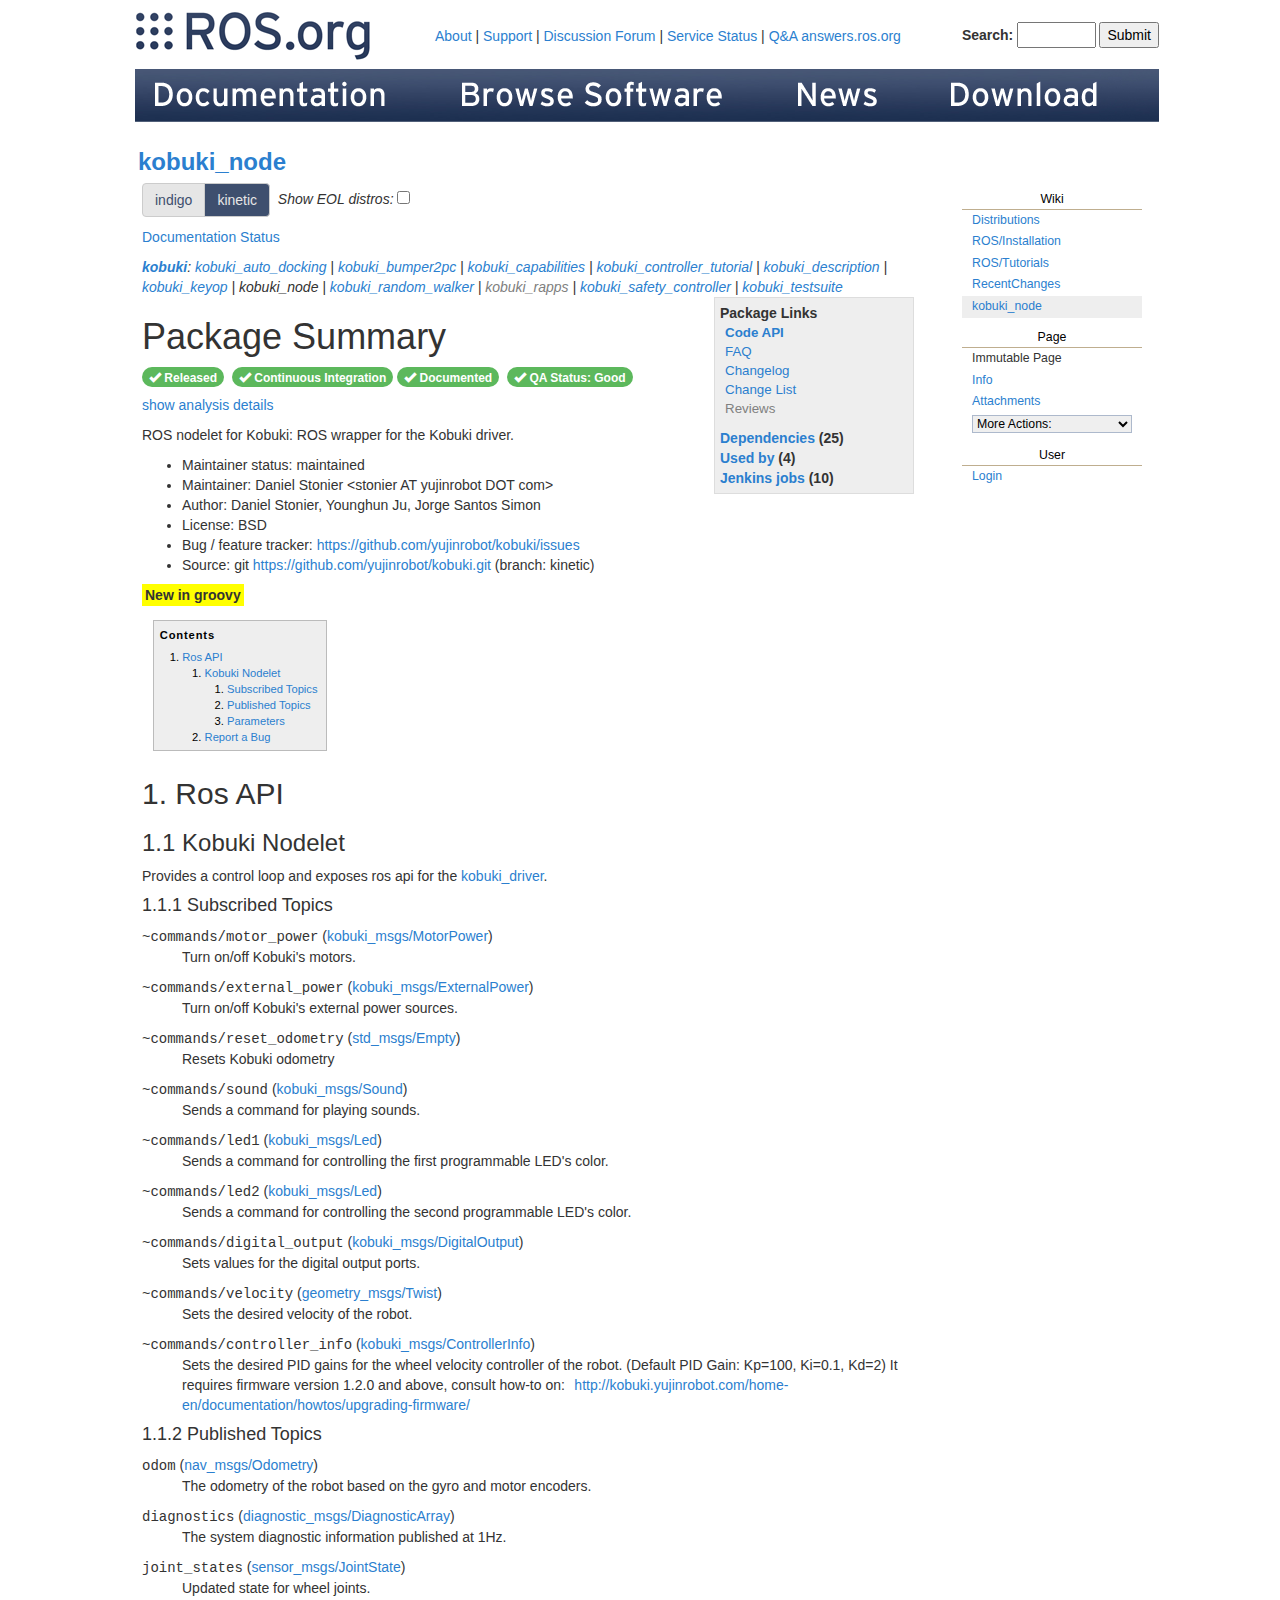
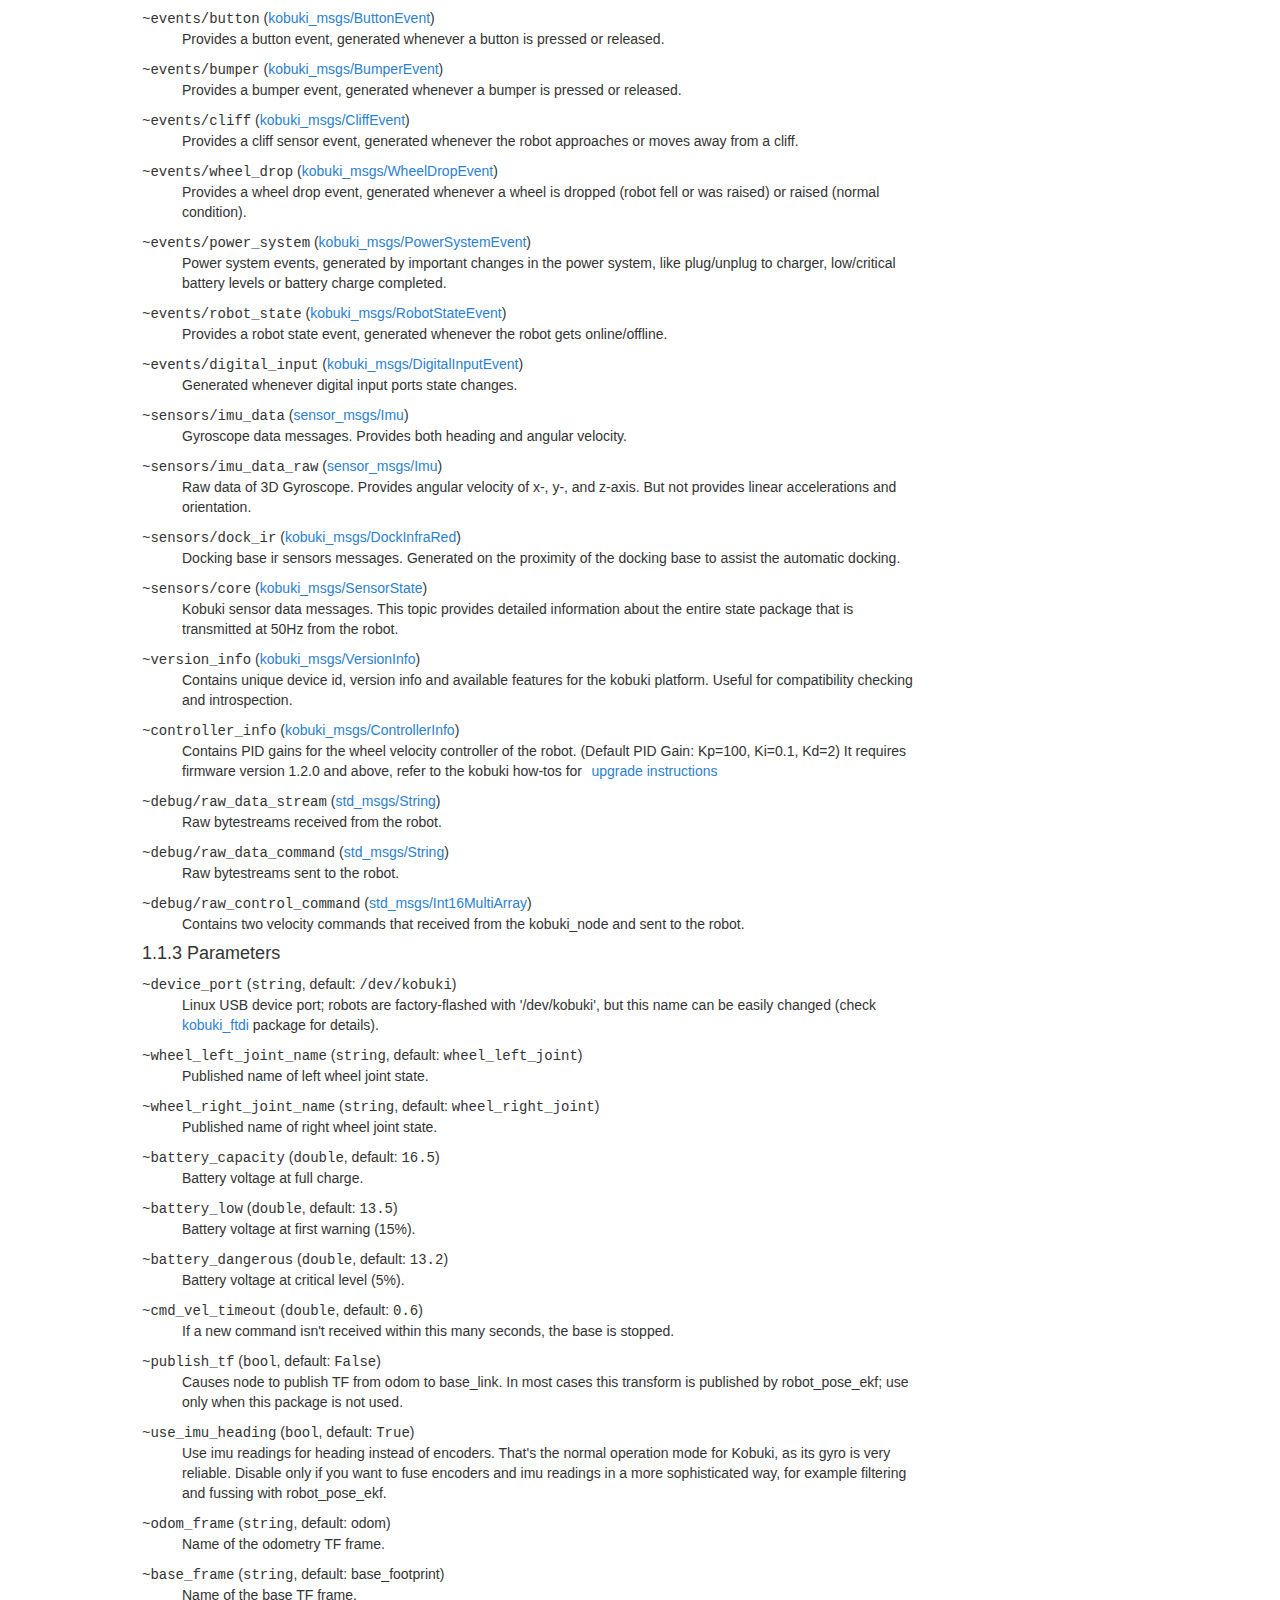
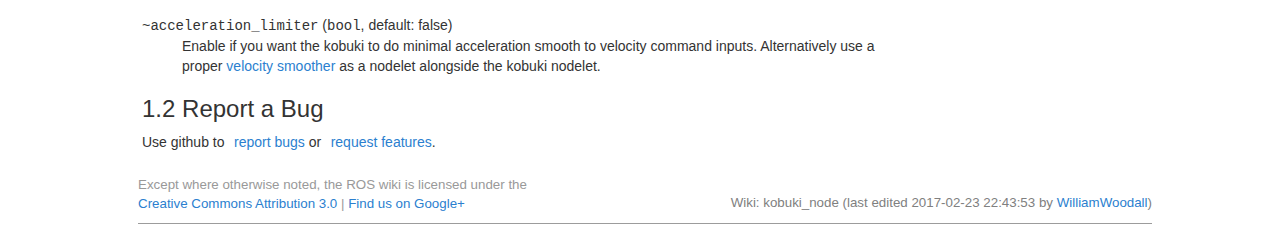
==== index.html @ d425e45a "renaming and formatting" ====
<!DOCTYPE html PUBLIC "-//W3C//DTD HTML 4.01//EN" "http://www.w3.org/TR/html4/strict.dtd">
<html>

<head>
  <meta http-equiv="Content-Type" content="text/html; charset=UTF-8">
  <!--<meta name="google-site-verification" content="CjkdY6BqKWAVmQ78_iSq6J7ZZ9AoL7-CjFVBYGg9FU4">-->
  <link rel="shortcut icon" href="http://wiki.ros.org/custom/favicon.ico" type="image/ico">
  <link rel="stylesheet" href="files/bootstrap.css">
  <script src="files/nr-1071.js"></script>
  <!--<script type="text/javascript" async="" src="files/ga.js"></script>-->
  <script src="files/jquery-1.js"></script>
  <script src="files/bootstrap.js"></script>
  <script type="text/javascript" src="files/sorttable.js"></script>
  <script type="text/javascript" src="files/jquery.js"></script>
  <script type="text/javascript" src="files/seesaw.js"></script>
  <script type="text/javascript" src="files/rosversion.js"></script>

  <!--<script type="text/javascript">
  var _gaq = _gaq || [];
  _gaq.push(['_setAccount', 'UA-17821189-2']);
  _gaq.push(['_setDomainName', 'wiki.ros.org']);
  _gaq.push(['_trackPageview']);

  (function() {
    var ga = document.createElement('script'); ga.type = 'text/javascript'; ga.async = true;
    ga.src = ('https:' == document.location.protocol ? 'https://ssl' : 'http://www') + '.google-analytics.com/ga.js';
    var s = document.getElementsByTagName('script')[0]; s.parentNode.insertBefore(ga, s);
  })();
</script>-->

  <script type="text/javascript">
    window.NREUM||(NREUM={}),__nr_require=function(e,t,n){function r(n){if(!t[n]){var o=t[n]={exports:{}};e[n][0].call(o.exports,function(t){var o=e[n][1][t];return r(o||t)},o,o.exports)}return t[n].exports}if("function"==typeof __nr_require)return __nr_require;for(var o=0;o<n.length;o++)r(n[o]);return r}({1:[function(e,t,n){function r(){}function o(e,t,n){return function(){return i(e,[f.now()].concat(u(arguments)),t?null:this,n),t?void 0:this}}var i=e("handle"),a=e(2),u=e(3),c=e("ee").get("tracer"),f=e("loader"),s=NREUM;"undefined"==typeof window.newrelic&&(newrelic=s);var p=["setPageViewName","setCustomAttribute","setErrorHandler","finished","addToTrace","inlineHit","addRelease"],d="api-",l=d+"ixn-";a(p,function(e,t){s[t]=o(d+t,!0,"api")}),s.addPageAction=o(d+"addPageAction",!0),s.setCurrentRouteName=o(d+"routeName",!0),t.exports=newrelic,s.interaction=function(){return(new r).get()};var m=r.prototype={createTracer:function(e,t){var n={},r=this,o="function"==typeof t;return i(l+"tracer",[f.now(),e,n],r),function(){if(c.emit((o?"":"no-")+"fn-start",[f.now(),r,o],n),o)try{return t.apply(this,arguments)}catch(e){throw c.emit("fn-err",[arguments,this,e],n),e}finally{c.emit("fn-end",[f.now()],n)}}}};a("setName,setAttribute,save,ignore,onEnd,getContext,end,get".split(","),function(e,t){m[t]=o(l+t)}),newrelic.noticeError=function(e){"string"==typeof e&&(e=new Error(e)),i("err",[e,f.now()])}},{}],2:[function(e,t,n){function r(e,t){var n=[],r="",i=0;for(r in e)o.call(e,r)&&(n[i]=t(r,e[r]),i+=1);return n}var o=Object.prototype.hasOwnProperty;t.exports=r},{}],3:[function(e,t,n){function r(e,t,n){t||(t=0),"undefined"==typeof n&&(n=e?e.length:0);for(var r=-1,o=n-t||0,i=Array(o<0?0:o);++r<o;)i[r]=e[t+r];return i}t.exports=r},{}],4:[function(e,t,n){t.exports={exists:"undefined"!=typeof window.performance&&window.performance.timing&&"undefined"!=typeof window.performance.timing.navigationStart}},{}],ee:[function(e,t,n){function r(){}function o(e){function t(e){return e&&e instanceof r?e:e?c(e,u,i):i()}function n(n,r,o,i){if(!d.aborted||i){e&&e(n,r,o);for(var a=t(o),u=m(n),c=u.length,f=0;f<c;f++)u[f].apply(a,r);var p=s[y[n]];return p&&p.push([b,n,r,a]),a}}function l(e,t){v[e]=m(e).concat(t)}function m(e){return v[e]||[]}function w(e){return p[e]=p[e]||o(n)}function g(e,t){f(e,function(e,n){t=t||"feature",y[n]=t,t in s||(s[t]=[])})}var v={},y={},b={on:l,emit:n,get:w,listeners:m,context:t,buffer:g,abort:a,aborted:!1};return b}function i(){return new r}function a(){(s.api||s.feature)&&(d.aborted=!0,s=d.backlog={})}var u="nr@context",c=e("gos"),f=e(2),s={},p={},d=t.exports=o();d.backlog=s},{}],gos:[function(e,t,n){function r(e,t,n){if(o.call(e,t))return e[t];var r=n();if(Object.defineProperty&&Object.keys)try{return Object.defineProperty(e,t,{value:r,writable:!0,enumerable:!1}),r}catch(i){}return e[t]=r,r}var o=Object.prototype.hasOwnProperty;t.exports=r},{}],handle:[function(e,t,n){function r(e,t,n,r){o.buffer([e],r),o.emit(e,t,n)}var o=e("ee").get("handle");t.exports=r,r.ee=o},{}],id:[function(e,t,n){function r(e){var t=typeof e;return!e||"object"!==t&&"function"!==t?-1:e===window?0:a(e,i,function(){return o++})}var o=1,i="nr@id",a=e("gos");t.exports=r},{}],loader:[function(e,t,n){function r(){if(!x++){var e=h.info=NREUM.info,t=d.getElementsByTagName("script")[0];if(setTimeout(s.abort,3e4),!(e&&e.licenseKey&&e.applicationID&&t))return s.abort();f(y,function(t,n){e[t]||(e[t]=n)}),c("mark",["onload",a()+h.offset],null,"api");var n=d.createElement("script");n.src="https://"+e.agent,t.parentNode.insertBefore(n,t)}}function o(){"complete"===d.readyState&&i()}function i(){c("mark",["domContent",a()+h.offset],null,"api")}function a(){return E.exists&&performance.now?Math.round(performance.now()):(u=Math.max((new Date).getTime(),u))-h.offset}var u=(new Date).getTime(),c=e("handle"),f=e(2),s=e("ee"),p=window,d=p.document,l="addEventListener",m="attachEvent",w=p.XMLHttpRequest,g=w&&w.prototype;NREUM.o={ST:setTimeout,SI:p.setImmediate,CT:clearTimeout,XHR:w,REQ:p.Request,EV:p.Event,PR:p.Promise,MO:p.MutationObserver};var v=""+location,y={beacon:"bam.nr-data.net",errorBeacon:"bam.nr-data.net",agent:"js-agent.newrelic.com/nr-1071.min.js"},b=w&&g&&g[l]&&!/CriOS/.test(navigator.userAgent),h=t.exports={offset:u,now:a,origin:v,features:{},xhrWrappable:b};e(1),d[l]?(d[l]("DOMContentLoaded",i,!1),p[l]("load",r,!1)):(d[m]("onreadystatechange",o),p[m]("onload",r)),c("mark",["firstbyte",u],null,"api");var x=0,E=e(4)},{}]},{},["loader"]);
  </script>
  <script type="text/javascript">
    window.NREUM || (NREUM = {});
    NREUM.info = {
        "beacon": "bam.nr-data.net",
        "queueTime": 0,
        "licenseKey": "4c8610d177",
        "agent": "",
        "transactionName": "NFZaMEVUV0ZVBkBeCQ0cbRZeGlJaVhBfXjkNXFwB",
        "applicationID": "3371695",
        "errorBeacon": "bam.nr-data.net",
        "applicationTime": 927
    }
  </script>
  <meta name="robots" content="index,nofollow">

  <title>kobuki_node - ROS Wiki</title>
  <script type="text/javascript" src="files/common.js"></script>

  <script type="text/javascript">
    var search_hint = "Search";
  </script>

  <link rel="stylesheet" type="text/css" charset="utf-8" media="all" href="files/common.css">
  <link rel="stylesheet" type="text/css" charset="utf-8" media="screen" href="files/screen.css">
  <link rel="stylesheet" type="text/css" charset="utf-8" media="print" href="files/print.css">
  <link rel="stylesheet" type="text/css" charset="utf-8" media="projection" href="files/projection.css">

  <!-- css only for MS IE6/IE7 browsers -->
  <!--[if lt IE 8]>
 <link rel="stylesheet" type="text/css" charset="utf-8" media="all" href="/moin_static197/rostheme/css/msie.css">
<![endif]-->

  <link rel="canonical" href="http://wiki.ros.org/kobuki_node">

  <link rel="Start" href="http://wiki.ros.org/Documentation">
  <link rel="Alternate" title="Wiki Markup" href="http://wiki.ros.org/kobuki_node?action=raw">
  <link rel="Alternate" media="print" title="Print View" href="http://wiki.ros.org/kobuki_node?action=print">
  <link rel="Search" href="http://wiki.ros.org/FindPage">
  <link rel="Index" href="http://wiki.ros.org/TitleIndex">
  <link rel="Glossary" href="http://wiki.ros.org/WordIndex">
  <link rel="Help" href="http://wiki.ros.org/HelpOnFormatting">
</head>

<body dir="ltr" lang="en">

  <!--<script type="text/javascript">
var gaJsHost = (("https:" == document.location.protocol) ? "https://ssl." : "http://www.");
document.write(unescape("%3Cscript src='" + gaJsHost + "google-analytics.com/ga.js' type='text/javascript'%3E%3C/script%3E"));
</script>

<script src="files/ga.js" type="text/javascript"></script>

<script type="text/javascript">
try {
var pageTracker = _gat._getTracker("UA-5950817-2");
pageTracker._trackPageview();
} catch(err) {}</script>-->

  <script type="text/javascript">
    var f = document.getElementById('searchform');
    if (f) f.getElementsByTagName('label')[0].style.display = 'none';
    var e = document.getElementById('searchinput');
    if (e) {
        searchChange(e);
        searchBlur(e);
    }

    function handleSubmit() {
        var f = document.getElementById('searchform');
        var t = document.getElementById('searchinput');
        var r = document.getElementById('real_searchinput');

        //alert("handleSubmit "+ t.value);
        if (t.value.match(/review/)) {
            r.value = t.value;
        } else {
            //r.value = t.value + " -PackageReviewCategory -StackReviewCategory -M3Review -DocReview -ApiReview -HelpOn -BadContent -LocalSpellingWords";
            r.value = t.value + " -PackageReviewCategory -StackReviewCategory -DocReview -ApiReview";
        }
        //return validate(f);
    }
  </script>

  <div id="dpage">
    <div id="dpage-inner">
      <div id="header">
        <div id="topnav">

          <table id="topnav-table">
            <tbody>
              <tr>
                <td width="300" valign="top">
                  <a href="http://wiki.ros.org/"><img src="files/ros_org.png" alt="ros.org" width="238" height="51" border="0"></a>
                </td>
                <td width="500" valign="middle">
                  <a href="http://www.ros.org/about-ros">About</a> |
                  <a href="http://wiki.ros.org/Support">Support</a> |
                  <a href="http://discourse.ros.org/">Discussion Forum</a> |
                  <a href="http://status.ros.org/">Service Status</a> |
                  <a href="http://answers.ros.org/">Q&amp;A answers.ros.org</a>
                </td>

                <td valign="middle" align="right">
                  <script language="Javascript">
                    function Searchy(theButton) {
                        theForm = theButton.form;
                        newID = theForm.input.value;
                        theForm.q.value = newID;
                        theForm.input.value = theForm.input.value
                    }
                  </script>
                  <form action="http://www.ros.org/search/index.html" id="cse">
                    <div>
                      <label>Search:</label>
                      <input name="cx" value="018259903093183594226:txvzw9fat6w" type="hidden">
                      <input name="cof" value="FORID:11;NB:1" type="hidden">
                      <input name="filter" value="0" type="hidden">
                      <input name="num" value="10" type="hidden">

                      <input name="ie" value="UTF-8" type="hidden">
                      <input name="input" id="input" autocomplete="on" style="width: 35%" type="text">
                      <input name="q" value="" type="hidden">
                      <input name="sa" value="Submit" onclick="Searchy(this)" type="submit">
                    </div>
                  </form>
                </td>
              </tr>
              <tr>
                <td colspan="3" width="1024" height="53">
                  <nobr>
                    <img src="files/menu_left.png" alt="" width="17" height="53"><!--
                    --><a href="http://wiki.ros.org/"><img src="files/menu_documentation.png" alt="Documentation" width="237" height="53" border="0"></a><img src="files/menu_spacer.png" width="69" height="53"><!--
                    --><a href="http://www.ros.org/browse/"><img src="files/menu_browse_software.png" alt="Browse Software" width="268" height="53" border="0"></a><img src="files/menu_spacer.png" width="69" height="53"><!--
                    --><a href="http://www.ros.org/news"><img src="files/menu_news.png" alt="News" width="84" height="53" border="0"></a><img src="files/menu_spacer.png" width="69" height="53"><!--
                    --><a href="http://wiki.ros.org/ROS/Installation"><img src="files/menu_download.png" alt="Download" width="151" height="53" border="0"></a><img src="files/menu_right.png" width="60" height="53">
                  </nobr>
                </td>
              </tr>
            </tbody>
          </table>
          <!-- topnav-table -->

        </div>
        <!-- /#topav -->
      </div>
      <!-- /#header -->

          <div id="header2">

              <ul id="pagelocation">
                <li><a class="backlink" href="http://wiki.ros.org/action/fullsearch/kobuki_node?action=fullsearch&amp;context=180&amp;value=linkto%3A%22kobuki_node%22" rel="nofollow" title="Click to do a full-text search for this title">kobuki_node</a></li>
              </ul>

              <div id="locationline">
              </div>
          </div>

          <div id="sidebar">
              <div class="sidepanel">
                  <h1>Wiki</h1>

                  <ul id="navibar">
                    <li class="wikilink"><a href="http://wiki.ros.org/Distributions">Distributions</a></li>
                    <li class="wikilink"><a href="http://wiki.ros.org/ROS/Installation">ROS/Installation</a></li>
                    <li class="wikilink"><a href="http://wiki.ros.org/ROS/Tutorials">ROS/Tutorials</a></li>
                    <li class="wikilink"><a href="http://wiki.ros.org/RecentChanges">RecentChanges</a></li>
                    <li class="current"><a href="http://wiki.ros.org/kobuki_node">kobuki_node</a></li>
                  </ul>

              </div>
              <div class="sidepanel">
                  <h1>Page</h1>
                  <ul class="editbar">
                    <li><span class="disabled">Immutable Page</span></li>
                    <li class="toggleCommentsButton" style="display:none;"><a href="#" class="nbcomment" onclick="toggleComments();return false;">Comments</a></li>
                    <li><a class="nbinfo" href="http://wiki.ros.org/action/info/kobuki_node?action=info" rel="nofollow">Info</a></li>
                    <li><a class="nbattachments" href="http://wiki.ros.org/action/AttachFile/kobuki_node?action=AttachFile" rel="nofollow">Attachments</a></li>
                    <li>
                      <form class="actionsmenu" method="GET" action="/kobuki_node">
                        <div>
                          <select name="action" onchange="if ((this.selectedIndex != 0) &amp;&amp; (this.options[this.selectedIndex].disabled == false)) { this.form.submit(); } this.selectedIndex = 0;">
                            <option value="show" selected="selected">More Actions:</option>
                            <option value="raw">Raw Text</option>
                            <option value="print">Print View</option>
                            <option value="RenderAsDocbook">Render as Docbook</option>
                            <option value="show" disabled="disabled" class="disabled">Delete Cache</option>
                            <option value="show" disabled="disabled" class="disabled">------------------------</option>
                            <option value="SpellCheck">Check Spelling</option>
                            <option value="LikePages">Like Pages</option>
                            <option value="LocalSiteMap">Local Site Map</option>
                            <option value="show" disabled="disabled" class="disabled">------------------------</option>
                            <option value="RenamePage" disabled="disabled" class="disabled">Rename Page</option>
                            <option value="CopyPage">Copy Page</option>
                            <option value="DeletePage" disabled="disabled" class="disabled">Delete Page</option>
                            <option value="show" disabled="disabled" class="disabled">------------------------</option>
                            <option value="MyPages">My Pages</option>
                            <option value="show" disabled="disabled" class="disabled">Subscribe User</option>
                            <option value="show" disabled="disabled" class="disabled">------------------------</option>
                            <option value="show" disabled="disabled" class="disabled">Remove Spam</option>
                            <option value="show" disabled="disabled" class="disabled">Revert to this revision</option>
                            <option value="PackagePages">Package Pages</option>
                            <option value="SyncPages">Sync Pages</option>
                            <option value="show" disabled="disabled" class="disabled">------------------------</option>
                            <option value="CreatePdfDocument">CreatePdfDocument</option>
                            <option value="Load">Load</option>
                            <option value="RawFile">RawFile</option>
                            <option value="Save">Save</option>
                            <option value="SlideShow">SlideShow</option>
                          </select>
                        </div>
                        <script type="text/javascript">actionsMenuInit('More Actions:');</script>
                      </form>
                    </li>
                  </ul>

              </div>
              <div class="sidepanel">
                  <h1>User</h1>
                  <ul id="username">
                    <li><a href="http://wiki.ros.org/action/login/kobuki_node?action=login" id="login" rel="nofollow">Login</a></li>
                  </ul>
              </div>
          </div>

          <div id="page" dir="ltr" lang="en">

              <div dir="ltr" id="content" lang="en"><span class="anchor" id="top"></span>
                  <span class="anchor" id="line-1"></span>
                  <p class="line867"><span id="rosversion_selector" class="btn-group">
                    <button id="indigo" class="btn btn-default" onclick="Version({show:['boxturtle_and_newer', 'cturtle_and_newer', 'diamondback_and_newer', 'electric_and_newer', 'fuerte_and_newer', 'groovy_and_newer', 'hydro_and_newer', 'indigo_and_newer', 'indigo_and_older', 'jade_and_older', 'kinetic_and_older', 'lunar_and_older', 'melodic_and_older', 'unstable_and_older', 'indigo'], hide:['indigo_and_newer', 'jade_and_newer', 'kinetic_and_newer', 'lunar_and_newer', 'melodic_and_newer', 'unstable_and_newer', 'boxturtle_and_older', 'cturtle_and_older', 'diamondback_and_older', 'electric_and_older', 'fuerte_and_older', 'groovy_and_older', 'hydro_and_older', 'indigo_and_older', 'boxturtle', 'cturtle', 'diamondback', 'electric', 'fuerte', 'groovy', 'hydro', 'jade', 'kinetic', 'lunar', 'melodic', 'unstable'], target_ros_distro:'indigo'});this.style.color='#e6e6e6';this.style.background='#3e4f6e';var distro_button = document.getElementById('boxturtle');if (distro_button) {  distro_button.style.background='#e6e6e6';  distro_button.style.color='#3e4f6e';}var distro_button = document.getElementById('cturtle');if (distro_button) {  distro_button.style.background='#e6e6e6';  distro_button.style.color='#3e4f6e';}var distro_button = document.getElementById('diamondback');if (distro_button) {  distro_button.style.background='#e6e6e6';  distro_button.style.color='#3e4f6e';}var distro_button = document.getElementById('electric');if (distro_button) {  distro_button.style.background='#e6e6e6';  distro_button.style.color='#3e4f6e';}var distro_button = document.getElementById('fuerte');if (distro_button) {  distro_button.style.background='#e6e6e6';  distro_button.style.color='#3e4f6e';}var distro_button = document.getElementById('groovy');if (distro_button) {  distro_button.style.background='#e6e6e6';  distro_button.style.color='#3e4f6e';}var distro_button = document.getElementById('hydro');if (distro_button) {  distro_button.style.background='#e6e6e6';  distro_button.style.color='#3e4f6e';}var distro_button = document.getElementById('jade');if (distro_button) {  distro_button.style.background='#e6e6e6';  distro_button.style.color='#3e4f6e';}var distro_button = document.getElementById('kinetic');if (distro_button) {  distro_button.style.background='#e6e6e6';  distro_button.style.color='#3e4f6e';}var distro_button = document.getElementById('lunar');if (distro_button) {  distro_button.style.background='#e6e6e6';  distro_button.style.color='#3e4f6e';}var distro_button = document.getElementById('melodic');if (distro_button) {  distro_button.style.background='#e6e6e6';  distro_button.style.color='#3e4f6e';}var distro_button = document.getElementById('unstable');if (distro_button) {  distro_button.style.background='#e6e6e6';  distro_button.style.color='#3e4f6e';}return false" style="background: rgb(230, 230, 230) none repeat scroll 0% 0%; color: rgb(62, 79, 110);"> indigo </button>
                    <button id="kinetic" class="btn btn-default" onclick="Version({show:['boxturtle_and_newer', 'cturtle_and_newer', 'diamondback_and_newer', 'electric_and_newer', 'fuerte_and_newer', 'groovy_and_newer', 'hydro_and_newer', 'indigo_and_newer', 'jade_and_newer', 'kinetic_and_newer', 'kinetic_and_older', 'lunar_and_older', 'melodic_and_older', 'unstable_and_older', 'kinetic'], hide:['kinetic_and_newer', 'lunar_and_newer', 'melodic_and_newer', 'unstable_and_newer', 'boxturtle_and_older', 'cturtle_and_older', 'diamondback_and_older', 'electric_and_older', 'fuerte_and_older', 'groovy_and_older', 'hydro_and_older', 'indigo_and_older', 'jade_and_older', 'kinetic_and_older', 'boxturtle', 'cturtle', 'diamondback', 'electric', 'fuerte', 'groovy', 'hydro', 'indigo', 'jade', 'lunar', 'melodic', 'unstable'], target_ros_distro:'kinetic'});this.style.color='#e6e6e6';this.style.background='#3e4f6e';var distro_button = document.getElementById('boxturtle');if (distro_button) {  distro_button.style.background='#e6e6e6';  distro_button.style.color='#3e4f6e';}var distro_button = document.getElementById('cturtle');if (distro_button) {  distro_button.style.background='#e6e6e6';  distro_button.style.color='#3e4f6e';}var distro_button = document.getElementById('diamondback');if (distro_button) {  distro_button.style.background='#e6e6e6';  distro_button.style.color='#3e4f6e';}var distro_button = document.getElementById('electric');if (distro_button) {  distro_button.style.background='#e6e6e6';  distro_button.style.color='#3e4f6e';}var distro_button = document.getElementById('fuerte');if (distro_button) {  distro_button.style.background='#e6e6e6';  distro_button.style.color='#3e4f6e';}var distro_button = document.getElementById('groovy');if (distro_button) {  distro_button.style.background='#e6e6e6';  distro_button.style.color='#3e4f6e';}var distro_button = document.getElementById('hydro');if (distro_button) {  distro_button.style.background='#e6e6e6';  distro_button.style.color='#3e4f6e';}var distro_button = document.getElementById('indigo');if (distro_button) {  distro_button.style.background='#e6e6e6';  distro_button.style.color='#3e4f6e';}var distro_button = document.getElementById('jade');if (distro_button) {  distro_button.style.background='#e6e6e6';  distro_button.style.color='#3e4f6e';}var distro_button = document.getElementById('lunar');if (distro_button) {  distro_button.style.background='#e6e6e6';  distro_button.style.color='#3e4f6e';}var distro_button = document.getElementById('melodic');if (distro_button) {  distro_button.style.background='#e6e6e6';  distro_button.style.color='#3e4f6e';}var distro_button = document.getElementById('unstable');if (distro_button) {  distro_button.style.background='#e6e6e6';  distro_button.style.color='#3e4f6e';}return false" style="color: rgb(230, 230, 230); background: rgb(62, 79, 110) none repeat scroll 0% 0%;"> kinetic </button>
                  </span><span style="text-align:left">&nbsp;&nbsp;<i>Show EOL distros:</i>&nbsp;<input id="rosversions_hidden_checkbox" onchange="showHiddenVersionSelector(this.checked)" type="checkbox"></span></p>
                  <div id="rosversions_hidden" style="display:none"><span style="text-align:right"><i>EOL distros:</i>&nbsp;&nbsp;</span><span id="rosversion_selector_hidden" class="btn-group">
                    <button id="groovy" class="btn btn-default" onclick="Version({show:['boxturtle_and_newer', 'cturtle_and_newer', 'diamondback_and_newer', 'electric_and_newer', 'fuerte_and_newer', 'groovy_and_newer', 'groovy_and_older', 'hydro_and_older', 'indigo_and_older', 'jade_and_older', 'kinetic_and_older', 'lunar_and_older', 'melodic_and_older', 'unstable_and_older', 'groovy'], hide:['groovy_and_newer', 'hydro_and_newer', 'indigo_and_newer', 'jade_and_newer', 'kinetic_and_newer', 'lunar_and_newer', 'melodic_and_newer', 'unstable_and_newer', 'boxturtle_and_older', 'cturtle_and_older', 'diamondback_and_older', 'electric_and_older', 'fuerte_and_older', 'groovy_and_older', 'boxturtle', 'cturtle', 'diamondback', 'electric', 'fuerte', 'hydro', 'indigo', 'jade', 'kinetic', 'lunar', 'melodic', 'unstable'], target_ros_distro:'groovy'});this.style.color='#e6e6e6';this.style.background='#3e4f6e';var distro_button = document.getElementById('boxturtle');if (distro_button) {  distro_button.style.background='#e6e6e6';  distro_button.style.color='#3e4f6e';}var distro_button = document.getElementById('cturtle');if (distro_button) {  distro_button.style.background='#e6e6e6';  distro_button.style.color='#3e4f6e';}var distro_button = document.getElementById('diamondback');if (distro_button) {  distro_button.style.background='#e6e6e6';  distro_button.style.color='#3e4f6e';}var distro_button = document.getElementById('electric');if (distro_button) {  distro_button.style.background='#e6e6e6';  distro_button.style.color='#3e4f6e';}var distro_button = document.getElementById('fuerte');if (distro_button) {  distro_button.style.background='#e6e6e6';  distro_button.style.color='#3e4f6e';}var distro_button = document.getElementById('hydro');if (distro_button) {  distro_button.style.background='#e6e6e6';  distro_button.style.color='#3e4f6e';}var distro_button = document.getElementById('indigo');if (distro_button) {  distro_button.style.background='#e6e6e6';  distro_button.style.color='#3e4f6e';}var distro_button = document.getElementById('jade');if (distro_button) {  distro_button.style.background='#e6e6e6';  distro_button.style.color='#3e4f6e';}var distro_button = document.getElementById('kinetic');if (distro_button) {  distro_button.style.background='#e6e6e6';  distro_button.style.color='#3e4f6e';}var distro_button = document.getElementById('lunar');if (distro_button) {  distro_button.style.background='#e6e6e6';  distro_button.style.color='#3e4f6e';}var distro_button = document.getElementById('melodic');if (distro_button) {  distro_button.style.background='#e6e6e6';  distro_button.style.color='#3e4f6e';}var distro_button = document.getElementById('unstable');if (distro_button) {  distro_button.style.background='#e6e6e6';  distro_button.style.color='#3e4f6e';}return false" style="background: rgb(230, 230, 230) none repeat scroll 0% 0%; color: rgb(62, 79, 110);"> groovy </button>
                    <button id="hydro" class="btn btn-default" onclick="Version({show:['boxturtle_and_newer', 'cturtle_and_newer', 'diamondback_and_newer', 'electric_and_newer', 'fuerte_and_newer', 'groovy_and_newer', 'hydro_and_newer', 'hydro_and_older', 'indigo_and_older', 'jade_and_older', 'kinetic_and_older', 'lunar_and_older', 'melodic_and_older', 'unstable_and_older', 'hydro'], hide:['hydro_and_newer', 'indigo_and_newer', 'jade_and_newer', 'kinetic_and_newer', 'lunar_and_newer', 'melodic_and_newer', 'unstable_and_newer', 'boxturtle_and_older', 'cturtle_and_older', 'diamondback_and_older', 'electric_and_older', 'fuerte_and_older', 'groovy_and_older', 'hydro_and_older', 'boxturtle', 'cturtle', 'diamondback', 'electric', 'fuerte', 'groovy', 'indigo', 'jade', 'kinetic', 'lunar', 'melodic', 'unstable'], target_ros_distro:'hydro'});this.style.color='#e6e6e6';this.style.background='#3e4f6e';var distro_button = document.getElementById('boxturtle');if (distro_button) {  distro_button.style.background='#e6e6e6';  distro_button.style.color='#3e4f6e';}var distro_button = document.getElementById('cturtle');if (distro_button) {  distro_button.style.background='#e6e6e6';  distro_button.style.color='#3e4f6e';}var distro_button = document.getElementById('diamondback');if (distro_button) {  distro_button.style.background='#e6e6e6';  distro_button.style.color='#3e4f6e';}var distro_button = document.getElementById('electric');if (distro_button) {  distro_button.style.background='#e6e6e6';  distro_button.style.color='#3e4f6e';}var distro_button = document.getElementById('fuerte');if (distro_button) {  distro_button.style.background='#e6e6e6';  distro_button.style.color='#3e4f6e';}var distro_button = document.getElementById('groovy');if (distro_button) {  distro_button.style.background='#e6e6e6';  distro_button.style.color='#3e4f6e';}var distro_button = document.getElementById('indigo');if (distro_button) {  distro_button.style.background='#e6e6e6';  distro_button.style.color='#3e4f6e';}var distro_button = document.getElementById('jade');if (distro_button) {  distro_button.style.background='#e6e6e6';  distro_button.style.color='#3e4f6e';}var distro_button = document.getElementById('kinetic');if (distro_button) {  distro_button.style.background='#e6e6e6';  distro_button.style.color='#3e4f6e';}var distro_button = document.getElementById('lunar');if (distro_button) {  distro_button.style.background='#e6e6e6';  distro_button.style.color='#3e4f6e';}var distro_button = document.getElementById('melodic');if (distro_button) {  distro_button.style.background='#e6e6e6';  distro_button.style.color='#3e4f6e';}var distro_button = document.getElementById('unstable');if (distro_button) {  distro_button.style.background='#e6e6e6';  distro_button.style.color='#3e4f6e';}return false" style="background: rgb(230, 230, 230) none repeat scroll 0% 0%; color: rgb(62, 79, 110);"> hydro </button>
                  </span>
                  </div>
                  <div id="doc_status_link" style="margin-bottom:10px"><span style="text-align:left"><a href="javascript:toggleDocStatus()">Documentation Status</a></span></div>
                  <div id="doc_status" style="background:#CCCCCC;display:none;margin-top:0px;margin-bottom:0px;padding-top:0px">
                    <ul style="padding-top:5px;margin-top:0px;margin-bottom:0px;padding-bottom:5px;">
                      <li><b>groovy:</b> <i>Documentation generated on October 06, 2014 at 01:32 AM</i></li>
                      <br>
                      <li><b>hydro:</b> <i>Documentation generated on September 16, 2015 at 04:35 AM</i><span style="font-size:10px"> (<a href="http://jenkins.ros.org/job/doc-hydro-kobuki/">doc job</a>).</span></li>
                      <br>
                      <li><b>indigo:</b> <i>Documentation generated on November 09, 2016 at 11:10 AM</i><span style="font-size:10px"> (<a href="http://build.ros.org/view/Idoc/job/Idoc__kobuki__ubuntu_trusty_amd64">doc job</a>).</span></li>
                      <br>
                      <li><b>kinetic:</b> <i>Documentation generated on March 16, 2018 at 10:26 AM</i><span style="font-size:10px"> (<a href="http://build.ros.org/view/Kdoc/job/Kdoc__kobuki__ubuntu_xenial_amd64">doc job</a>).</span></li>
                        <br>
                    </ul>
                  </div>
                  <div class="version groovy" style="display: none;"><em><strong><a href="http://wiki.ros.org/kobuki?distro=groovy">kobuki</a></strong>: <a href="http://wiki.ros.org/kobuki_arm?distro=groovy">kobuki_arm</a> | <a href="http://wiki.ros.org/kobuki_auto_docking?distro=groovy">kobuki_auto_docking</a> | <a href="http://wiki.ros.org/kobuki_bumper2pc?distro=groovy">kobuki_bumper2pc</a> | <a href="http://wiki.ros.org/kobuki_controller_tutorial?distro=groovy">kobuki_controller_tutorial</a> | <a href="http://wiki.ros.org/kobuki_driver?distro=groovy">kobuki_driver</a> | <a href="http://wiki.ros.org/kobuki_ftdi?distro=groovy">kobuki_ftdi</a> | <a href="http://wiki.ros.org/kobuki_keyop?distro=groovy">kobuki_keyop</a> | kobuki_node | <a href="http://wiki.ros.org/kobuki_safety_controller?distro=groovy">kobuki_safety_controller</a> | <a href="http://wiki.ros.org/kobuki_testsuite?distro=groovy">kobuki_testsuite</a></em>
                      <br>
                      <div class="package-links"><strong>Package Links</strong>
                          <ul>
                              <li><strong><a href="http://docs.ros.org/groovy/api/kobuki_node/html">Code API</a></strong></li>
                              <li><a href="http://answers.ros.org/questions/scope:all/sort:activity-desc/tags:kobuki_node/page:1/">FAQ</a></li>
                              <li><a href="http://wiki.ros.org/kobuki/ChangeList">Change List</a></li>
                              <li><a class="nonexistent" href="http://wiki.ros.org/kobuki_node/Reviews">Reviews</a></li>
                          </ul>

                          <script type="text/javascript" src="files/roswiki.js"></script>

                          <strong><a href="#" onclick="toggleExpandable('groovydependencies-list'); return false;">Dependencies</a> (21)</strong>
                          <br>
                          <div id="groovydependencies-list" style="display:none">
                              <ul>
                                  <li><a href="http://wiki.ros.org/angles?distro=groovy">angles</a></li>
                                  <li><a href="http://wiki.ros.org/catkin?distro=groovy">catkin</a></li>
                                  <li><a href="http://wiki.ros.org/diagnostic_msgs?distro=groovy">diagnostic_msgs</a></li>
                                  <li><a href="http://wiki.ros.org/diagnostic_updater?distro=groovy">diagnostic_updater</a></li>
                                  <li><a href="http://wiki.ros.org/ecl_exceptions?distro=groovy">ecl_exceptions</a></li>
                                  <li><a href="http://wiki.ros.org/ecl_sigslots?distro=groovy">ecl_sigslots</a></li>
                                  <li><a href="http://wiki.ros.org/ecl_streams?distro=groovy">ecl_streams</a></li>
                                  <li><a href="http://wiki.ros.org/ecl_threads?distro=groovy">ecl_threads</a></li>
                                  <li><a href="http://wiki.ros.org/geometry_msgs?distro=groovy">geometry_msgs</a></li>
                                  <li><a href="http://wiki.ros.org/kobuki_driver?distro=groovy">kobuki_driver</a></li>
                                  <li><a href="http://wiki.ros.org/kobuki_keyop?distro=groovy">kobuki_keyop</a></li>
                                  <li><a href="http://wiki.ros.org/kobuki_msgs?distro=groovy">kobuki_msgs</a></li>
                                  <li><a href="http://wiki.ros.org/kobuki_safety_controller?distro=groovy">kobuki_safety_contro...</a></li>
                                  <li><a href="http://wiki.ros.org/nav_msgs?distro=groovy">nav_msgs</a></li>
                                  <li><a href="http://wiki.ros.org/nodelet?distro=groovy">nodelet</a></li>
                                  <li><a href="http://wiki.ros.org/pluginlib?distro=groovy">pluginlib</a></li>
                                  <li><a href="http://wiki.ros.org/roscpp?distro=groovy">roscpp</a></li>
                                  <li><a href="http://wiki.ros.org/rospy?distro=groovy">rospy</a></li>
                                  <li><a href="http://wiki.ros.org/sensor_msgs?distro=groovy">sensor_msgs</a></li>
                                  <li><a href="http://wiki.ros.org/std_msgs?distro=groovy">std_msgs</a></li>
                                  <li><a href="http://wiki.ros.org/tf?distro=groovy">tf</a></li>
                              </ul>
                          </div><strong><a href="#" onclick="toggleExpandable('groovyused-by-list'); return false;">Used by</a> (3)</strong>
                          <br>
                          <div id="groovyused-by-list" style="display:none">
                              <ul>
                                  <li><a href="http://wiki.ros.org/kobuki?distro=groovy">kobuki</a></li>
                                  <li><a href="http://wiki.ros.org/kobuki_testsuite?distro=groovy">kobuki_testsuite</a></li>
                                  <li><a href="http://wiki.ros.org/turtlebot_bringup?distro=groovy">turtlebot_bringup</a></li>
                              </ul>
                          </div>
                      </div>

                      <h1>Package Summary</h1>
                      <p></p>

                      <div class="dropdown" style="display: inline-block; margin-bottom: 8px; margin-right: 4px;"><span class="badge" style="background-color: #5cb85c;"><span class="glyphicon glyphicon-ok" style="color: white;"></span> Released </span>
                      </div>

                      <div class="dropdown" style="display: inline-block; margin-bottom: 8px;">
                          <button class="badge dropdown-toggle" style="background-color: #5cb85c; border: none;" data-toggle="dropdown" title="No test statistics available for this package."><span class="glyphicon glyphicon-ok" style="color: white;"></span> Continuous Integration</button>
                      </div>

                      <div class="dropdown" style="display: inline-block; margin-bottom: 8px; margin-right: 4px;"><span class="badge" style="background-color: #5cb85c;"><span class="glyphicon glyphicon-ok" style="color: white;"></span> Documented </span>
                      </div>

                      <div class="dropdown" style="display: inline-block; margin-bottom: 8px; margin-right: 4px;"><span class="badge" style="background-color: #5cb85c;"><span class="glyphicon glyphicon-ok" style="color: white;"></span> QA Status: Good </span>
                      </div>

                      <p><a href="#">show analysis details</a></p>

                      <p id="package-info">ROS nodelet for Kobuki: ROS wrapper for the Kobuki driver.</p>
                      <p id="package-info-1"></p>
                      <ul>
                          <li>Maintainer status: developed</li>
                          <li>Maintainer: Daniel Stonier &lt;stonier AT yujinrobot DOT com&gt;</li>
                          <li>Author: Daniel Stonier &lt;stonier AT yujinrobot DOT com&gt;, Younghun Ju &lt;younghoon.ju AT yujinrobot DOT com&gt;, Jorge Santos Simon &lt;jorge AT yujinrobot DOT com&gt;</li>
                          <li>License: BSD</li>
                          <li>Source: git <a href="https://github.com/yujinrobot/kobuki">https://github.com/yujinrobot/kobuki.git</a> (branch: groovy-devel)</li>
                      </ul>
                  </div>
                  <div class="version hydro" style="display: none;"><em><strong><a href="http://wiki.ros.org/kobuki?distro=hydro">kobuki</a></strong>: <a href="http://wiki.ros.org/kobuki_auto_docking?distro=hydro">kobuki_auto_docking</a> | <a href="http://wiki.ros.org/kobuki_bumper2pc?distro=hydro">kobuki_bumper2pc</a> | <a href="http://wiki.ros.org/kobuki_controller_tutorial?distro=hydro">kobuki_controller_tutorial</a> | <a href="http://wiki.ros.org/kobuki_description?distro=hydro">kobuki_description</a> | <a href="http://wiki.ros.org/kobuki_keyop?distro=hydro">kobuki_keyop</a> | kobuki_node | <a href="http://wiki.ros.org/kobuki_random_walker?distro=hydro">kobuki_random_walker</a> | <a href="http://wiki.ros.org/kobuki_safety_controller?distro=hydro">kobuki_safety_controller</a> | <a href="http://wiki.ros.org/kobuki_testsuite?distro=hydro">kobuki_testsuite</a></em>
                      <br>
                      <div class="package-links"><strong>Package Links</strong>
                          <ul>
                              <li><strong><a href="http://docs.ros.org/hydro/api/kobuki_node/html">Code API</a></strong></li>
                              <li><a href="http://answers.ros.org/questions/scope:all/sort:activity-desc/tags:kobuki_node/page:1/">FAQ</a></li>
                              <li><a href="http://docs.ros.org/hydro/changelogs/kobuki_node/changelog.html">Changelog</a></li>
                              <li><a href="http://wiki.ros.org/kobuki/ChangeList">Change List</a></li>
                              <li><a class="nonexistent" href="http://wiki.ros.org/kobuki_node/Reviews">Reviews</a></li>
                          </ul>

                          <script type="text/javascript" src="files/roswiki.js"></script>

                          <strong><a href="#" onclick="toggleExpandable('hydrodependencies-list'); return false;">Dependencies</a> (24)</strong>
                          <br>
                          <div id="hydrodependencies-list" style="display:none">
                              <ul>
                                  <li><a href="http://wiki.ros.org/angles?distro=hydro">angles</a></li>
                                  <li><a href="http://wiki.ros.org/catkin?distro=hydro">catkin</a></li>
                                  <li><a href="http://wiki.ros.org/diagnostic_aggregator?distro=hydro">diagnostic_aggregato...</a></li>
                                  <li><a href="http://wiki.ros.org/diagnostic_msgs?distro=hydro">diagnostic_msgs</a></li>
                                  <li><a href="http://wiki.ros.org/diagnostic_updater?distro=hydro">diagnostic_updater</a></li>
                                  <li><a href="http://wiki.ros.org/ecl_exceptions?distro=hydro">ecl_exceptions</a></li>
                                  <li><a href="http://wiki.ros.org/ecl_sigslots?distro=hydro">ecl_sigslots</a></li>
                                  <li><a href="http://wiki.ros.org/ecl_streams?distro=hydro">ecl_streams</a></li>
                                  <li><a href="http://wiki.ros.org/ecl_threads?distro=hydro">ecl_threads</a></li>
                                  <li><a href="http://wiki.ros.org/geometry_msgs?distro=hydro">geometry_msgs</a></li>
                                  <li><a href="http://wiki.ros.org/kobuki_driver?distro=hydro">kobuki_driver</a></li>
                                  <li><a href="http://wiki.ros.org/kobuki_ftdi?distro=hydro">kobuki_ftdi</a></li>
                                  <li><a href="http://wiki.ros.org/kobuki_keyop?distro=hydro">kobuki_keyop</a></li>
                                  <li><a href="http://wiki.ros.org/kobuki_msgs?distro=hydro">kobuki_msgs</a></li>
                                  <li><a href="http://wiki.ros.org/kobuki_safety_controller?distro=hydro">kobuki_safety_contro...</a></li>
                                  <li><a href="http://wiki.ros.org/nav_msgs?distro=hydro">nav_msgs</a></li>
                                  <li><a href="http://wiki.ros.org/nodelet?distro=hydro">nodelet</a></li>
                                  <li><a href="http://wiki.ros.org/pluginlib?distro=hydro">pluginlib</a></li>
                                  <li><a href="http://wiki.ros.org/roscpp?distro=hydro">roscpp</a></li>
                                  <li><a href="http://wiki.ros.org/rospy?distro=hydro">rospy</a></li>
                                  <li><a href="http://wiki.ros.org/rviz?distro=hydro">rviz</a></li>
                                  <li><a href="http://wiki.ros.org/sensor_msgs?distro=hydro">sensor_msgs</a></li>
                                  <li><a href="http://wiki.ros.org/std_msgs?distro=hydro">std_msgs</a></li>
                                  <li><a href="http://wiki.ros.org/tf?distro=hydro">tf</a></li>
                              </ul>
                          </div><strong><a href="#" onclick="toggleExpandable('hydroused-by-list'); return false;">Used by</a> (3)</strong>
                          <br>
                          <div id="hydroused-by-list" style="display:none">
                              <ul>
                                  <li><a href="http://wiki.ros.org/kobuki?distro=hydro">kobuki</a></li>
                                  <li><a href="http://wiki.ros.org/kobuki_testsuite?distro=hydro">kobuki_testsuite</a></li>
                                  <li><a href="http://wiki.ros.org/turtlebot_bringup?distro=hydro">turtlebot_bringup</a></li>
                              </ul>
                          </div>
                      </div>

                      <h1>Package Summary</h1>
                      <p></p>

                      <div class="dropdown" style="display: inline-block; margin-bottom: 8px; margin-right: 4px;">
                          <span class="badge" style="background-color: #5cb85c;"><span class="glyphicon glyphicon-ok" style="color: white;"></span> Released </span>
                      </div>

                      <div class="dropdown" style="display: inline-block; margin-bottom: 8px;">
                          <button class="badge dropdown-toggle" style="background-color: #5cb85c; border: none;" data-toggle="dropdown" title="No test statistics available for this package."><span class="glyphicon glyphicon-ok" style="color: white;"></span> Continuous Integration</button>
                      </div>

                      <div class="dropdown" style="display: inline-block; margin-bottom: 8px; margin-right: 4px;">
                          <span class="badge" style="background-color: #5cb85c;"><span class="glyphicon glyphicon-ok" style="color: white;"></span> Documented </span>
                      </div>

                      <div class="dropdown" style="display: inline-block; margin-bottom: 8px; margin-right: 4px;">
                          <span class="badge" style="background-color: #5cb85c;"><span class="glyphicon glyphicon-ok" style="color: white;"></span> QA Status: Good </span>
                      </div>

                      <p><a href="#">show analysis details</a></p>

                      <p id="package-info-2">ROS nodelet for Kobuki: ROS wrapper for the Kobuki driver.</p>
                      <p id="package-info-3"></p>
                      <ul>
                          <li>Maintainer status: developed</li>
                          <li>Maintainer: Daniel Stonier &lt;stonier AT yujinrobot DOT com&gt;</li>
                          <li>Author: Daniel Stonier &lt;stonier AT yujinrobot DOT com&gt;, Younghun Ju &lt;yhju AT yujinrobot DOT com&gt;, Jorge Santos Simon &lt;jorge AT yujinrobot DOT com&gt;</li>
                          <li>License: BSD</li>
                          <li>Bug / feature tracker: <a href="https://github.com/yujinrobot/kobuki/issues">https://github.com/yujinrobot/kobuki/issues</a></li>
                          <li>Source: git <a href="https://github.com/yujinrobot/kobuki">https://github.com/yujinrobot/kobuki.git</a> (branch: hydro)</li>
                      </ul>
                  </div>
                  <div class="version indigo" style="display: none;"><em><strong><a href="http://wiki.ros.org/kobuki?distro=indigo">kobuki</a></strong>: <a href="http://wiki.ros.org/kobuki_auto_docking?distro=indigo">kobuki_auto_docking</a> | <a href="http://wiki.ros.org/kobuki_bumper2pc?distro=indigo">kobuki_bumper2pc</a> | <a href="http://wiki.ros.org/kobuki_capabilities?distro=indigo">kobuki_capabilities</a> | <a href="http://wiki.ros.org/kobuki_controller_tutorial?distro=indigo">kobuki_controller_tutorial</a> | <a href="http://wiki.ros.org/kobuki_description?distro=indigo">kobuki_description</a> | <a href="http://wiki.ros.org/kobuki_keyop?distro=indigo">kobuki_keyop</a> | kobuki_node | <a href="http://wiki.ros.org/kobuki_random_walker?distro=indigo">kobuki_random_walker</a> | <a class="nonexistent" href="http://wiki.ros.org/kobuki_rapps?distro=indigo">kobuki_rapps</a> | <a href="http://wiki.ros.org/kobuki_safety_controller?distro=indigo">kobuki_safety_controller</a> | <a href="http://wiki.ros.org/kobuki_testsuite?distro=indigo">kobuki_testsuite</a></em>
                      <br>
                      <div class="package-links"><strong>Package Links</strong>
                          <ul>
                              <li><strong><a href="http://docs.ros.org/indigo/api/kobuki_node/html">Code API</a></strong></li>
                              <li><a href="http://answers.ros.org/questions/scope:all/sort:activity-desc/tags:kobuki_node/page:1/">FAQ</a></li>
                              <li><a href="http://docs.ros.org/indigo/changelogs/kobuki_node/changelog.html">Changelog</a></li>
                              <li><a href="http://wiki.ros.org/kobuki/ChangeList">Change List</a></li>
                              <li><a class="nonexistent" href="http://wiki.ros.org/kobuki_node/Reviews">Reviews</a></li>
                          </ul>

                          <script type="text/javascript" src="files/roswiki.js"></script>

                          <strong><a href="#" onclick="toggleExpandable('indigodependencies-list'); return false;">Dependencies</a> (25)</strong>
                          <br>
                          <div id="indigodependencies-list" style="display:none">
                              <ul>
                                  <li><a href="http://wiki.ros.org/angles?distro=indigo">angles</a></li>
                                  <li><a href="http://wiki.ros.org/capabilities?distro=indigo">capabilities</a></li>
                                  <li><a href="http://wiki.ros.org/catkin?distro=indigo">catkin</a></li>
                                  <li><a href="http://wiki.ros.org/diagnostic_aggregator?distro=indigo">diagnostic_aggregato...</a></li>
                                  <li><a href="http://wiki.ros.org/diagnostic_msgs?distro=indigo">diagnostic_msgs</a></li>
                                  <li><a href="http://wiki.ros.org/diagnostic_updater?distro=indigo">diagnostic_updater</a></li>
                                  <li><a href="http://wiki.ros.org/ecl_exceptions?distro=indigo">ecl_exceptions</a></li>
                                  <li><a href="http://wiki.ros.org/ecl_sigslots?distro=indigo">ecl_sigslots</a></li>
                                  <li><a href="http://wiki.ros.org/ecl_streams?distro=indigo">ecl_streams</a></li>
                                  <li><a href="http://wiki.ros.org/ecl_threads?distro=indigo">ecl_threads</a></li>
                                  <li><a href="http://wiki.ros.org/geometry_msgs?distro=indigo">geometry_msgs</a></li>
                                  <li><a href="http://wiki.ros.org/kobuki_driver?distro=indigo">kobuki_driver</a></li>
                                  <li><a href="http://wiki.ros.org/kobuki_ftdi?distro=indigo">kobuki_ftdi</a></li>
                                  <li><a href="http://wiki.ros.org/kobuki_keyop?distro=indigo">kobuki_keyop</a></li>
                                  <li><a href="http://wiki.ros.org/kobuki_msgs?distro=indigo">kobuki_msgs</a></li>
                                  <li><a href="http://wiki.ros.org/kobuki_rapps?distro=indigo">kobuki_rapps</a></li>
                                  <li><a href="http://wiki.ros.org/kobuki_safety_controller?distro=indigo">kobuki_safety_contro...</a></li>
                                  <li><a href="http://wiki.ros.org/nav_msgs?distro=indigo">nav_msgs</a></li>
                                  <li><a href="http://wiki.ros.org/nodelet?distro=indigo">nodelet</a></li>
                                  <li><a href="http://wiki.ros.org/pluginlib?distro=indigo">pluginlib</a></li>
                                  <li><a href="http://wiki.ros.org/roscpp?distro=indigo">roscpp</a></li>
                                  <li><a href="http://wiki.ros.org/rospy?distro=indigo">rospy</a></li>
                                  <li><a href="http://wiki.ros.org/sensor_msgs?distro=indigo">sensor_msgs</a></li>
                                  <li><a href="http://wiki.ros.org/std_msgs?distro=indigo">std_msgs</a></li>
                                  <li><a href="http://wiki.ros.org/tf?distro=indigo">tf</a></li>
                              </ul>
                          </div><strong><a href="#" onclick="toggleExpandable('indigoused-by-list'); return false;">Used by</a> (4)</strong>
                          <br>
                          <div id="indigoused-by-list" style="display:none">
                              <ul>
                                  <li><a href="http://wiki.ros.org/kobuki?distro=indigo">kobuki</a></li>
                                  <li><a href="http://wiki.ros.org/kobuki_capabilities?distro=indigo">kobuki_capabilities</a></li>
                                  <li><a href="http://wiki.ros.org/kobuki_testsuite?distro=indigo">kobuki_testsuite</a></li>
                                  <li><a href="http://wiki.ros.org/turtlebot_bringup?distro=indigo">turtlebot_bringup</a></li>
                              </ul>
                          </div>

                          <script type="text/javascript" src="files/roswiki.js"></script>

                          <strong><a href="#" onclick="toggleExpandableJenkins('stack-indigojenkins-list'); return false;">Jenkins jobs</a> (9)</strong>
                          <br>
                          <div id="stack-indigojenkins-list" style="display:none">
                              <ul>
                                  <li><a href="http://build.ros.org/view/Isrc_uT/job/Isrc_uT__kobuki_node__ubuntu_trusty__source">source ubuntu trusty</a></li>
                                  <li><a href="http://build.ros.org/view/Isrc_uS/job/Isrc_uS__kobuki_node__ubuntu_saucy__source">source ubuntu saucy</a></li>
                                  <li><a href="http://build.ros.org/view/Ibin_arm_uThf/job/Ibin_arm_uThf__kobuki_node__ubuntu_trusty_armhf__binary">binary ubuntu trusty armhf</a></li>
                                  <li><a href="http://build.ros.org/view/Ibin_uS32/job/Ibin_uS32__kobuki_node__ubuntu_saucy_i386__binary">binary ubuntu saucy i386</a></li>
                                  <li><a href="http://build.ros.org/view/Ibin_uS64/job/Ibin_uS64__kobuki_node__ubuntu_saucy_amd64__binary">binary ubuntu saucy amd64</a></li>
                                  <li><a href="http://build.ros.org/view/Ibin_uT32/job/Ibin_uT32__kobuki_node__ubuntu_trusty_i386__binary">binary ubuntu trusty i386</a></li>
                                  <li><a href="http://build.ros.org/view/Ibin_uT64/job/Ibin_uT64__kobuki_node__ubuntu_trusty_amd64__binary">binary ubuntu trusty amd64</a></li>
                                  <li><a href="http://build.ros.org/view/Idev/job/Idev__kobuki__ubuntu_trusty_amd64">devel ubuntu trusty amd64</a></li>
                                  <li><a href="http://build.ros.org/view/Idoc/job/Idoc__kobuki__ubuntu_trusty_amd64">doc</a></li>
                              </ul>
                          </div>
                      </div>

                      <h1>Package Summary</h1>
                      <p></p>

                      <div class="dropdown" style="display: inline-block; margin-bottom: 8px; margin-right: 4px;">
                          <span class="badge" style="background-color: #5cb85c;"><span class="glyphicon glyphicon-ok" style="color: white;"></span> Released </span>
                      </div>

                      <div class="dropdown" style="display: inline-block; margin-bottom: 8px;">
                          <button class="badge dropdown-toggle" style="background-color: #5cb85c; border: none;" data-toggle="dropdown" title="No test statistics available for this package."><span class="glyphicon glyphicon-ok" style="color: white;"></span> Continuous Integration</button>
                      </div>

                      <div class="dropdown" style="display: inline-block; margin-bottom: 8px; margin-right: 4px;">
                          <span class="badge" style="background-color: #5cb85c;"><span class="glyphicon glyphicon-ok" style="color: white;"></span> Documented </span>
                      </div>

                      <div class="dropdown" style="display: inline-block; margin-bottom: 8px; margin-right: 4px;">
                          <span class="badge" style="background-color: #5cb85c;"><span class="glyphicon glyphicon-ok" style="color: white;"></span> QA Status: Good </span>
                      </div>

                      <p><a href="#">show analysis details</a></p>

                      <p id="package-info-4">ROS nodelet for Kobuki: ROS wrapper for the Kobuki driver.</p>
                      <p id="package-info-5"></p>
                      <ul>
                          <li>Maintainer status: developed</li>
                          <li>Maintainer: Daniel Stonier &lt;stonier AT yujinrobot DOT com&gt;</li>
                          <li>Author: Daniel Stonier, Younghun Ju, Jorge Santos Simon</li>
                          <li>License: BSD</li>
                          <li>Bug / feature tracker: <a href="https://github.com/yujinrobot/kobuki/issues">https://github.com/yujinrobot/kobuki/issues</a></li>
                          <li>Source: git <a href="https://github.com/yujinrobot/kobuki">https://github.com/yujinrobot/kobuki.git</a> (branch: indigo)</li>
                      </ul>
                  </div>
                  <div class="version kinetic" style="display: block;"><em><strong><a href="http://wiki.ros.org/kobuki?distro=kinetic">kobuki</a></strong>: <a href="http://wiki.ros.org/kobuki_auto_docking?distro=kinetic">kobuki_auto_docking</a> | <a href="http://wiki.ros.org/kobuki_bumper2pc?distro=kinetic">kobuki_bumper2pc</a> | <a href="http://wiki.ros.org/kobuki_capabilities?distro=kinetic">kobuki_capabilities</a> | <a href="http://wiki.ros.org/kobuki_controller_tutorial?distro=kinetic">kobuki_controller_tutorial</a> | <a href="http://wiki.ros.org/kobuki_description?distro=kinetic">kobuki_description</a> | <a href="http://wiki.ros.org/kobuki_keyop?distro=kinetic">kobuki_keyop</a> | kobuki_node | <a href="http://wiki.ros.org/kobuki_random_walker?distro=kinetic">kobuki_random_walker</a> | <a class="nonexistent" href="http://wiki.ros.org/kobuki_rapps?distro=kinetic">kobuki_rapps</a> | <a href="http://wiki.ros.org/kobuki_safety_controller?distro=kinetic">kobuki_safety_controller</a> | <a href="http://wiki.ros.org/kobuki_testsuite?distro=kinetic">kobuki_testsuite</a></em>
                      <br>
                      <div class="package-links"><strong>Package Links</strong>
                          <ul>
                              <li><strong><a href="http://docs.ros.org/kinetic/api/kobuki_node/html">Code API</a></strong></li>
                              <li><a href="http://answers.ros.org/questions/scope:all/sort:activity-desc/tags:kobuki_node/page:1/">FAQ</a></li>
                              <li><a href="http://docs.ros.org/kinetic/changelogs/kobuki_node/changelog.html">Changelog</a></li>
                              <li><a href="http://wiki.ros.org/kobuki/ChangeList">Change List</a></li>
                              <li><a class="nonexistent" href="http://wiki.ros.org/kobuki_node/Reviews">Reviews</a></li>
                          </ul>

                          <script type="text/javascript" src="files/roswiki.js"></script>

                          <strong><a href="#" onclick="toggleExpandable('kineticdependencies-list'); return false;">Dependencies</a> (25)</strong>
                          <br>
                          <div id="kineticdependencies-list" style="display:none">
                              <ul>
                                  <li><a href="http://wiki.ros.org/angles?distro=kinetic">angles</a></li>
                                  <li><a href="http://wiki.ros.org/capabilities?distro=kinetic">capabilities</a></li>
                                  <li><a href="http://wiki.ros.org/catkin?distro=kinetic">catkin</a></li>
                                  <li><a href="http://wiki.ros.org/diagnostic_aggregator?distro=kinetic">diagnostic_aggregato...</a></li>
                                  <li><a href="http://wiki.ros.org/diagnostic_msgs?distro=kinetic">diagnostic_msgs</a></li>
                                  <li><a href="http://wiki.ros.org/diagnostic_updater?distro=kinetic">diagnostic_updater</a></li>
                                  <li><a href="http://wiki.ros.org/ecl_exceptions?distro=kinetic">ecl_exceptions</a></li>
                                  <li><a href="http://wiki.ros.org/ecl_sigslots?distro=kinetic">ecl_sigslots</a></li>
                                  <li><a href="http://wiki.ros.org/ecl_streams?distro=kinetic">ecl_streams</a></li>
                                  <li><a href="http://wiki.ros.org/ecl_threads?distro=kinetic">ecl_threads</a></li>
                                  <li><a href="http://wiki.ros.org/geometry_msgs?distro=kinetic">geometry_msgs</a></li>
                                  <li><a href="http://wiki.ros.org/kobuki_driver?distro=kinetic">kobuki_driver</a></li>
                                  <li><a href="http://wiki.ros.org/kobuki_ftdi?distro=kinetic">kobuki_ftdi</a></li>
                                  <li><a href="http://wiki.ros.org/kobuki_keyop?distro=kinetic">kobuki_keyop</a></li>
                                  <li><a href="http://wiki.ros.org/kobuki_msgs?distro=kinetic">kobuki_msgs</a></li>
                                  <li><a href="http://wiki.ros.org/kobuki_rapps?distro=kinetic">kobuki_rapps</a></li>
                                  <li><a href="http://wiki.ros.org/kobuki_safety_controller?distro=kinetic">kobuki_safety_contro...</a></li>
                                  <li><a href="http://wiki.ros.org/nav_msgs?distro=kinetic">nav_msgs</a></li>
                                  <li><a href="http://wiki.ros.org/nodelet?distro=kinetic">nodelet</a></li>
                                  <li><a href="http://wiki.ros.org/pluginlib?distro=kinetic">pluginlib</a></li>
                                  <li><a href="http://wiki.ros.org/roscpp?distro=kinetic">roscpp</a></li>
                                  <li><a href="http://wiki.ros.org/rospy?distro=kinetic">rospy</a></li>
                                  <li><a href="http://wiki.ros.org/sensor_msgs?distro=kinetic">sensor_msgs</a></li>
                                  <li><a href="http://wiki.ros.org/std_msgs?distro=kinetic">std_msgs</a></li>
                                  <li><a href="http://wiki.ros.org/tf?distro=kinetic">tf</a></li>
                              </ul>
                          </div><strong><a href="#" onclick="toggleExpandable('kineticused-by-list'); return false;">Used by</a> (4)</strong>
                          <br>
                          <div id="kineticused-by-list" style="display:none">
                              <ul>
                                  <li><a href="http://wiki.ros.org/kobuki?distro=kinetic">kobuki</a></li>
                                  <li><a href="http://wiki.ros.org/kobuki_capabilities?distro=kinetic">kobuki_capabilities</a></li>
                                  <li><a href="http://wiki.ros.org/kobuki_testsuite?distro=kinetic">kobuki_testsuite</a></li>
                                  <li><a href="http://wiki.ros.org/turtlebot_bringup?distro=kinetic">turtlebot_bringup</a></li>
                              </ul>
                          </div>

                          <script type="text/javascript" src="files/roswiki.js"></script>

                          <strong><a href="#" onclick="toggleExpandableJenkins('stack-kineticjenkins-list'); return false;">Jenkins jobs</a> (10)</strong>
                          <br>
                          <div id="stack-kineticjenkins-list" style="display:none">
                              <ul>
                                  <li><a href="http://build.ros.org/view/Ksrc_uX/job/Ksrc_uX__kobuki_node__ubuntu_xenial__source">source ubuntu xenial</a></li>
                                  <li><a href="http://build.ros.org/view/Ksrc_dJ/job/Ksrc_dJ__kobuki_node__debian_jessie__source">source debian jessie</a></li>
                                  <li><a href="http://build.ros.org/view/Kbin_uX64/job/Kbin_uX64__kobuki_node__ubuntu_xenial_amd64__binary">binary ubuntu xenial amd64</a></li>
                                  <li><a href="http://build.ros.org/view/Kbin_uX32/job/Kbin_uX32__kobuki_node__ubuntu_xenial_i386__binary">binary ubuntu xenial i386</a></li>
                                  <li><a href="http://build.ros.org/view/Kbin_dj_dJ64/job/Kbin_dj_dJ64__kobuki_node__debian_jessie_amd64__binary">binary debian jessie amd64</a></li>
                                  <li><a href="http://build.ros.org/view/Kbin_djv8_dJv8/job/Kbin_djv8_dJv8__kobuki_node__debian_jessie_arm64__binary">binary debian jessie arm64</a></li>
                                  <li><a href="http://build.ros.org/view/Kbin_uxhf_uXhf/job/Kbin_uxhf_uXhf__kobuki_node__ubuntu_xenial_armhf__binary">binary ubuntu xenial armhf</a></li>
                                  <li><a href="http://build.ros.org/view/Kbin_uxv8_uXv8/job/Kbin_uxv8_uXv8__kobuki_node__ubuntu_xenial_arm64__binary">binary ubuntu xenial arm64</a></li>
                                  <li><a href="http://build.ros.org/view/Kdev/job/Kdev__kobuki__ubuntu_xenial_amd64">devel ubuntu xenial amd64</a></li>
                                  <li><a href="http://build.ros.org/view/Kdoc/job/Kdoc__kobuki__ubuntu_xenial_amd64">doc</a></li>
                              </ul>
                          </div>
                      </div>

                      <h1>Package Summary</h1>
                      <p></p>

                      <div class="dropdown" style="display: inline-block; margin-bottom: 8px; margin-right: 4px;">
                          <span class="badge" style="background-color: #5cb85c;"><span class="glyphicon glyphicon-ok" style="color: white;"></span> Released </span>
                      </div>

                      <div class="dropdown" style="display: inline-block; margin-bottom: 8px;">
                          <button class="badge dropdown-toggle" style="background-color: #5cb85c; border: none;" data-toggle="dropdown" title="No test statistics available for this package."><span class="glyphicon glyphicon-ok" style="color: white;"></span> Continuous Integration</button>
                      </div>

                      <div class="dropdown" style="display: inline-block; margin-bottom: 8px; margin-right: 4px;">
                          <span class="badge" style="background-color: #5cb85c;"><span class="glyphicon glyphicon-ok" style="color: white;"></span> Documented </span>
                      </div>

                      <div class="dropdown" style="display: inline-block; margin-bottom: 8px; margin-right: 4px;">
                          <span class="badge" style="background-color: #5cb85c;"><span class="glyphicon glyphicon-ok" style="color: white;"></span> QA Status: Good </span>
                      </div>

                      <p><a href="#">show analysis details</a></p>

                      <p id="package-info-6">ROS nodelet for Kobuki: ROS wrapper for the Kobuki driver.</p>
                      <p id="package-info-7"></p>
                      <ul>
                          <li>Maintainer status: maintained</li>
                          <li>Maintainer: Daniel Stonier &lt;stonier AT yujinrobot DOT com&gt;</li>
                          <li>Author: Daniel Stonier, Younghun Ju, Jorge Santos Simon</li>
                          <li>License: BSD</li>
                          <li>Bug / feature tracker: <a href="https://github.com/yujinrobot/kobuki/issues">https://github.com/yujinrobot/kobuki/issues</a></li>
                          <li>Source: git <a href="https://github.com/yujinrobot/kobuki">https://github.com/yujinrobot/kobuki.git</a> (branch: kinetic)</li>
                      </ul>
                  </div>

































                  <p class="line874"> <span class="anchor" id="line-2"></span><span class="anchor" id="line-3"></span></p>
                  <p class="line867"><span style="background-color:#FFFF00; font-weight:bold; padding: 3px;">New in groovy</span> <span class="anchor" id="line-4"></span><span class="anchor" id="line-5"></span></p>
                  <p class="line867"><span class="anchor" id="line-6"></span><span class="anchor" id="line-7"></span></p>
                  <div class="version groovy" style="display: none;"><span class="anchor" id="line-1-1"></span>
                      <p class="line867"></p>
                      <div dir="ltr" id="kobuki_node.2BAC8-groovy.content" lang="en"><span class="anchor" id="kobuki_node.2BAC8-groovy.top"></span>
                          <span class="anchor" id="kobuki_node.2BAC8-groovy.line-1"></span>
                          <p class="line867"></p>
                          <div class="table-of-contents">
                              <p class="table-of-contents-heading">Contents</p>
                              <ol>
                                  <li>
                                      <a href="#kobuki_node.2BAC8-groovy.Ros_API">Ros API</a>
                                      <ol>
                                          <li>
                                              <a href="#kobuki_node.2BAC8-groovy.Kobuki_Nodelet">Kobuki Nodelet</a>
                                              <ol>
                                                  <li>
                                                      <a href="#kobuki_node.2BAC8-groovy.Subscribed_Topics">Subscribed Topics</a></li>
                                                  <li>
                                                      <a href="#kobuki_node.2BAC8-groovy.Published_Topics">Published Topics</a></li>
                                                  <li>
                                                      <a href="#kobuki_node.2BAC8-groovy.Parameters">Parameters</a></li>
                                              </ol>
                                          </li>
                                          <li>
                                              <a href="#kobuki_node.2BAC8-groovy.Report_a_Bug">Report a Bug</a></li>
                                      </ol>
                                  </li>
                              </ol>
                          </div>
                          <p class="line874"> <span class="anchor" id="kobuki_node.2BAC8-groovy.line-2"></span><span class="anchor" id="kobuki_node.2BAC8-groovy.line-3"></span></p>
                          <p class="line867">
                          </p>
                          <h2 id="kobuki_node.2BAC8-groovy.Ros_API">Ros API</h2>
                          <span class="anchor" id="kobuki_node.2BAC8-groovy.line-4"></span><span class="anchor" id="kobuki_node.2BAC8-groovy.line-5"></span>
                          <p class="line867"><span class="anchor" id="kobuki_node.2BAC8-groovy.line-6"></span><span class="anchor" id="kobuki_node.2BAC8-groovy.line-7"></span><span class="anchor" id="kobuki_node.2BAC8-groovy.line-8"></span><span class="anchor" id="kobuki_node.2BAC8-groovy.line-9"></span><span class="anchor" id="kobuki_node.2BAC8-groovy.line-10"></span><span class="anchor" id="kobuki_node.2BAC8-groovy.line-11"></span><span class="anchor" id="kobuki_node.2BAC8-groovy.line-12"></span><span class="anchor" id="kobuki_node.2BAC8-groovy.line-13"></span><span class="anchor" id="kobuki_node.2BAC8-groovy.line-14"></span><span class="anchor" id="kobuki_node.2BAC8-groovy.line-15"></span><span class="anchor" id="kobuki_node.2BAC8-groovy.line-16"></span><span class="anchor" id="kobuki_node.2BAC8-groovy.line-17"></span><span class="anchor" id="kobuki_node.2BAC8-groovy.line-18"></span><span class="anchor" id="kobuki_node.2BAC8-groovy.line-19"></span><span class="anchor" id="kobuki_node.2BAC8-groovy.line-20"></span><span class="anchor" id="kobuki_node.2BAC8-groovy.line-21"></span><span class="anchor" id="kobuki_node.2BAC8-groovy.line-22"></span><span class="anchor" id="kobuki_node.2BAC8-groovy.line-23"></span><span class="anchor" id="kobuki_node.2BAC8-groovy.line-24"></span><span class="anchor" id="kobuki_node.2BAC8-groovy.line-25"></span><span class="anchor" id="kobuki_node.2BAC8-groovy.line-26"></span><span class="anchor" id="kobuki_node.2BAC8-groovy.line-27"></span><span class="anchor" id="kobuki_node.2BAC8-groovy.line-28"></span><span class="anchor" id="kobuki_node.2BAC8-groovy.line-29"></span><span class="anchor" id="kobuki_node.2BAC8-groovy.line-30"></span><span class="anchor" id="kobuki_node.2BAC8-groovy.line-31"></span><span class="anchor" id="kobuki_node.2BAC8-groovy.line-32"></span><span class="anchor" id="kobuki_node.2BAC8-groovy.line-33"></span><span class="anchor" id="kobuki_node.2BAC8-groovy.line-34"></span><span class="anchor" id="kobuki_node.2BAC8-groovy.line-35"></span><span class="anchor" id="kobuki_node.2BAC8-groovy.line-36"></span><span class="anchor" id="kobuki_node.2BAC8-groovy.line-37"></span><span class="anchor" id="kobuki_node.2BAC8-groovy.line-38"></span><span class="anchor" id="kobuki_node.2BAC8-groovy.line-39"></span><span class="anchor" id="kobuki_node.2BAC8-groovy.line-40"></span><span class="anchor" id="kobuki_node.2BAC8-groovy.line-41"></span><span class="anchor" id="kobuki_node.2BAC8-groovy.line-42"></span><span class="anchor" id="kobuki_node.2BAC8-groovy.line-43"></span><span class="anchor" id="kobuki_node.2BAC8-groovy.line-44"></span><span class="anchor" id="kobuki_node.2BAC8-groovy.line-45"></span><span class="anchor" id="kobuki_node.2BAC8-groovy.line-46"></span><span class="anchor" id="kobuki_node.2BAC8-groovy.line-47"></span><span class="anchor" id="kobuki_node.2BAC8-groovy.line-48"></span><span class="anchor" id="kobuki_node.2BAC8-groovy.line-49"></span><span class="anchor" id="kobuki_node.2BAC8-groovy.line-50"></span><span class="anchor" id="kobuki_node.2BAC8-groovy.line-51"></span><span class="anchor" id="kobuki_node.2BAC8-groovy.line-52"></span><span class="anchor" id="kobuki_node.2BAC8-groovy.line-53"></span><span class="anchor" id="kobuki_node.2BAC8-groovy.line-54"></span><span class="anchor" id="kobuki_node.2BAC8-groovy.line-55"></span><span class="anchor" id="kobuki_node.2BAC8-groovy.line-56"></span><span class="anchor" id="kobuki_node.2BAC8-groovy.line-57"></span><span class="anchor" id="kobuki_node.2BAC8-groovy.line-58"></span><span class="anchor" id="kobuki_node.2BAC8-groovy.line-59"></span><span class="anchor" id="kobuki_node.2BAC8-groovy.line-60"></span><span class="anchor" id="kobuki_node.2BAC8-groovy.line-61"></span><span class="anchor" id="kobuki_node.2BAC8-groovy.line-62"></span><span class="anchor" id="kobuki_node.2BAC8-groovy.line-63"></span><span class="anchor" id="kobuki_node.2BAC8-groovy.line-64"></span><span class="anchor" id="kobuki_node.2BAC8-groovy.line-65"></span><span class="anchor" id="kobuki_node.2BAC8-groovy.line-66"></span><span class="anchor" id="kobuki_node.2BAC8-groovy.line-67"></span><span class="anchor" id="kobuki_node.2BAC8-groovy.line-68"></span><span class="anchor" id="kobuki_node.2BAC8-groovy.line-69"></span><span class="anchor" id="kobuki_node.2BAC8-groovy.line-70"></span><span class="anchor" id="kobuki_node.2BAC8-groovy.line-71"></span><span class="anchor" id="kobuki_node.2BAC8-groovy.line-72"></span><span class="anchor" id="kobuki_node.2BAC8-groovy.line-73"></span><span class="anchor" id="kobuki_node.2BAC8-groovy.line-74"></span><span class="anchor" id="kobuki_node.2BAC8-groovy.line-75"></span><span class="anchor" id="kobuki_node.2BAC8-groovy.line-76"></span><span class="anchor" id="kobuki_node.2BAC8-groovy.line-77"></span><span class="anchor" id="kobuki_node.2BAC8-groovy.line-78"></span><span class="anchor" id="kobuki_node.2BAC8-groovy.line-79"></span><span class="anchor" id="kobuki_node.2BAC8-groovy.line-80"></span><span class="anchor" id="kobuki_node.2BAC8-groovy.line-81"></span><span class="anchor" id="kobuki_node.2BAC8-groovy.line-82"></span><span class="anchor" id="kobuki_node.2BAC8-groovy.line-83"></span><span class="anchor" id="kobuki_node.2BAC8-groovy.line-84"></span><span class="anchor" id="kobuki_node.2BAC8-groovy.line-85"></span><span class="anchor" id="kobuki_node.2BAC8-groovy.line-86"></span><span class="anchor" id="kobuki_node.2BAC8-groovy.line-87"></span><span class="anchor" id="kobuki_node.2BAC8-groovy.line-88"></span><span class="anchor" id="kobuki_node.2BAC8-groovy.line-89"></span><span class="anchor" id="kobuki_node.2BAC8-groovy.line-90"></span><span class="anchor" id="kobuki_node.2BAC8-groovy.line-91"></span><span class="anchor" id="kobuki_node.2BAC8-groovy.line-92"></span><span class="anchor" id="kobuki_node.2BAC8-groovy.line-93"></span><span class="anchor" id="kobuki_node.2BAC8-groovy.line-94"></span><span class="anchor" id="kobuki_node.2BAC8-groovy.line-95"></span><span class="anchor" id="kobuki_node.2BAC8-groovy.line-96"></span><span class="anchor" id="kobuki_node.2BAC8-groovy.line-97"></span><span class="anchor" id="kobuki_node.2BAC8-groovy.line-98"></span><span class="anchor" id="kobuki_node.2BAC8-groovy.line-99"></span><span class="anchor" id="kobuki_node.2BAC8-groovy.line-100"></span><span class="anchor" id="kobuki_node.2BAC8-groovy.line-101"></span><span class="anchor" id="kobuki_node.2BAC8-groovy.line-102"></span><span class="anchor" id="kobuki_node.2BAC8-groovy.line-103"></span><span class="anchor" id="kobuki_node.2BAC8-groovy.line-104"></span><span class="anchor" id="kobuki_node.2BAC8-groovy.line-105"></span><span class="anchor" id="kobuki_node.2BAC8-groovy.line-106"></span><span class="anchor" id="kobuki_node.2BAC8-groovy.line-107"></span><span class="anchor" id="kobuki_node.2BAC8-groovy.line-108"></span><span class="anchor" id="kobuki_node.2BAC8-groovy.line-109"></span><span class="anchor" id="kobuki_node.2BAC8-groovy.line-110"></span><span class="anchor" id="kobuki_node.2BAC8-groovy.line-111"></span><span class="anchor" id="kobuki_node.2BAC8-groovy.line-112"></span><span class="anchor" id="kobuki_node.2BAC8-groovy.line-113"></span><span class="anchor" id="kobuki_node.2BAC8-groovy.line-114"></span><span class="anchor" id="kobuki_node.2BAC8-groovy.line-115"></span><span class="anchor" id="kobuki_node.2BAC8-groovy.line-116"></span><span class="anchor" id="kobuki_node.2BAC8-groovy.line-117"></span><span class="anchor" id="kobuki_node.2BAC8-groovy.line-118"></span><span class="anchor" id="kobuki_node.2BAC8-groovy.line-119"></span><span class="anchor" id="kobuki_node.2BAC8-groovy.line-120"></span><span class="anchor" id="kobuki_node.2BAC8-groovy.line-121"></span><span class="anchor" id="kobuki_node.2BAC8-groovy.line-122"></span><span class="anchor" id="kobuki_node.2BAC8-groovy.line-123"></span><span class="anchor" id="kobuki_node.2BAC8-groovy.line-124"></span><span class="anchor" id="kobuki_node.2BAC8-groovy.line-125"></span><span class="anchor" id="kobuki_node.2BAC8-groovy.line-126"></span><span class="anchor" id="kobuki_node.2BAC8-groovy.line-127"></span><span class="anchor" id="kobuki_node.2BAC8-groovy.line-128"></span><span class="anchor" id="kobuki_node.2BAC8-groovy.line-129"></span><span class="anchor" id="kobuki_node.2BAC8-groovy.line-130"></span><span class="anchor" id="kobuki_node.2BAC8-groovy.line-131"></span><span class="anchor" id="kobuki_node.2BAC8-groovy.line-132"></span><span class="anchor" id="kobuki_node.2BAC8-groovy.line-133"></span><span class="anchor" id="kobuki_node.2BAC8-groovy.line-134"></span><span class="anchor" id="kobuki_node.2BAC8-groovy.line-135"></span><span class="anchor" id="kobuki_node.2BAC8-groovy.line-136"></span><span class="anchor" id="kobuki_node.2BAC8-groovy.line-137"></span><span class="anchor" id="kobuki_node.2BAC8-groovy.line-138"></span><span class="anchor" id="kobuki_node.2BAC8-groovy.line-139"></span><span class="anchor" id="kobuki_node.2BAC8-groovy.line-140"></span><span class="anchor" id="kobuki_node.2BAC8-groovy.line-141"></span><span class="anchor" id="kobuki_node.2BAC8-groovy.line-142"></span><span class="anchor" id="kobuki_node.2BAC8-groovy.line-143"></span><span class="anchor" id="kobuki_node.2BAC8-groovy.line-144"></span><span class="anchor" id="kobuki_node.2BAC8-groovy.line-145"></span><span class="anchor" id="kobuki_node.2BAC8-groovy.line-146"></span><span class="anchor" id="kobuki_node.2BAC8-groovy.line-147"></span><span class="anchor" id="kobuki_node.2BAC8-groovy.line-148"></span><span class="anchor" id="kobuki_node.2BAC8-groovy.line-149"></span><span class="anchor" id="kobuki_node.2BAC8-groovy.line-150"></span><span class="anchor" id="kobuki_node.2BAC8-groovy.line-151"></span><span class="anchor" id="kobuki_node.2BAC8-groovy.line-152"></span><span class="anchor" id="kobuki_node.2BAC8-groovy.line-153"></span><span class="anchor" id="kobuki_node.2BAC8-groovy.line-154"></span><span class="anchor" id="kobuki_node.2BAC8-groovy.line-155"></span><span class="anchor" id="kobuki_node.2BAC8-groovy.line-156"></span><span class="anchor" id="kobuki_node.2BAC8-groovy.line-157"></span><span class="anchor" id="kobuki_node.2BAC8-groovy.line-158"></span><span class="anchor" id="kobuki_node.2BAC8-groovy.line-159"></span><span class="anchor" id="kobuki_node.2BAC8-groovy.line-160"></span><span class="anchor" id="kobuki_node.2BAC8-groovy.line-161"></span><span class="anchor" id="kobuki_node.2BAC8-groovy.line-162"></span><span class="anchor" id="kobuki_node.2BAC8-groovy.line-163"></span><span class="anchor" id="kobuki_node.2BAC8-groovy.line-164"></span><span class="anchor" id="kobuki_node.2BAC8-groovy.line-165"></span><span class="anchor" id="kobuki_node.2BAC8-groovy.line-166"></span><span class="anchor" id="kobuki_node.2BAC8-groovy.line-167"></span><span class="anchor" id="kobuki_node.2BAC8-groovy.line-168"></span><span class="anchor" id="kobuki_node.2BAC8-groovy.line-169"></span><span class="anchor" id="kobuki_node.2BAC8-groovy.line-170"></span><span class="anchor" id="kobuki_node.2BAC8-groovy.line-171"></span><span class="anchor" id="kobuki_node.2BAC8-groovy.line-172"></span><span class="anchor" id="kobuki_node.2BAC8-groovy.line-173"></span><span class="anchor" id="kobuki_node.2BAC8-groovy.line-174"></span><span class="anchor" id="kobuki_node.2BAC8-groovy.line-175"></span><span class="anchor" id="kobuki_node.2BAC8-groovy.line-176"></span><span class="anchor" id="kobuki_node.2BAC8-groovy.line-177"></span><span class="anchor" id="kobuki_node.2BAC8-groovy.line-178"></span><span class="anchor" id="kobuki_node.2BAC8-groovy.line-179"></span><span class="anchor" id="kobuki_node.2BAC8-groovy.line-180"></span><span class="anchor" id="kobuki_node.2BAC8-groovy.line-181"></span><span class="anchor" id="kobuki_node.2BAC8-groovy.line-182"></span><span class="anchor" id="kobuki_node.2BAC8-groovy.line-183"></span><span class="anchor" id="kobuki_node.2BAC8-groovy.line-184"></span><span class="anchor" id="kobuki_node.2BAC8-groovy.line-185"></span><span class="anchor" id="kobuki_node.2BAC8-groovy.line-186"></span><span class="anchor" id="kobuki_node.2BAC8-groovy.line-187"></span><span class="anchor" id="kobuki_node.2BAC8-groovy.line-188"></span><span class="anchor" id="kobuki_node.2BAC8-groovy.line-189"></span><span class="anchor" id="kobuki_node.2BAC8-groovy.line-190"></span><span class="anchor" id="kobuki_node.2BAC8-groovy.line-191"></span><span class="anchor" id="kobuki_node.2BAC8-groovy.line-192"></span><span class="anchor" id="kobuki_node.2BAC8-groovy.line-193"></span><span class="anchor" id="kobuki_node.2BAC8-groovy.line-194"></span><span class="anchor" id="kobuki_node.2BAC8-groovy.line-195"></span><span class="anchor" id="kobuki_node.2BAC8-groovy.line-196"></span><span class="anchor" id="kobuki_node.2BAC8-groovy.line-197"></span><span class="anchor" id="kobuki_node.2BAC8-groovy.line-198"></span><span class="anchor" id="kobuki_node.2BAC8-groovy.line-199"></span><span class="anchor" id="kobuki_node.2BAC8-groovy.line-200"></span><span class="anchor" id="kobuki_node.2BAC8-groovy.line-1-1"></span><span class="anchor" id="kobuki_node.2BAC8-groovy.line-2-1"></span><span class="anchor" id="kobuki_node.2BAC8-groovy.line-3-1"></span><span class="anchor" id="kobuki_node.2BAC8-groovy.line-4-1"></span><span class="anchor" id="kobuki_node.2BAC8-groovy.line-5-1"></span><span class="anchor" id="kobuki_node.2BAC8-groovy.line-6-1"></span><span class="anchor" id="kobuki_node.2BAC8-groovy.line-7-1"></span><span class="anchor" id="kobuki_node.2BAC8-groovy.line-8-1"></span><span class="anchor" id="kobuki_node.2BAC8-groovy.line-9-1"></span><span class="anchor" id="kobuki_node.2BAC8-groovy.line-10-1"></span><span class="anchor" id="kobuki_node.2BAC8-groovy.line-11-1"></span><span class="anchor" id="kobuki_node.2BAC8-groovy.line-12-1"></span><span class="anchor" id="kobuki_node.2BAC8-groovy.line-13-1"></span><span class="anchor" id="kobuki_node.2BAC8-groovy.line-14-1"></span><span class="anchor" id="kobuki_node.2BAC8-groovy.line-15-1"></span><span class="anchor" id="kobuki_node.2BAC8-groovy.line-16-1"></span><span class="anchor" id="kobuki_node.2BAC8-groovy.line-17-1"></span><span class="anchor" id="kobuki_node.2BAC8-groovy.line-18-1"></span><span class="anchor" id="kobuki_node.2BAC8-groovy.line-19-1"></span><span class="anchor" id="kobuki_node.2BAC8-groovy.line-20-1"></span><span class="anchor" id="kobuki_node.2BAC8-groovy.line-21-1"></span><span class="anchor" id="kobuki_node.2BAC8-groovy.line-22-1"></span><span class="anchor" id="kobuki_node.2BAC8-groovy.line-23-1"></span><span class="anchor" id="kobuki_node.2BAC8-groovy.line-24-1"></span><span class="anchor" id="kobuki_node.2BAC8-groovy.line-25-1"></span><span class="anchor" id="kobuki_node.2BAC8-groovy.line-26-1"></span><span class="anchor" id="kobuki_node.2BAC8-groovy.line-27-1"></span><span class="anchor" id="kobuki_node.2BAC8-groovy.line-28-1"></span><span class="anchor" id="kobuki_node.2BAC8-groovy.line-29-1"></span><span class="anchor" id="kobuki_node.2BAC8-groovy.line-30-1"></span><span class="anchor" id="kobuki_node.2BAC8-groovy.line-31-1"></span><span class="anchor" id="kobuki_node.2BAC8-groovy.line-32-1"></span><span class="anchor" id="kobuki_node.2BAC8-groovy.line-33-1"></span><span class="anchor" id="kobuki_node.2BAC8-groovy.line-34-1"></span><span class="anchor" id="kobuki_node.2BAC8-groovy.line-35-1"></span><span class="anchor" id="kobuki_node.2BAC8-groovy.line-36-1"></span><span class="anchor" id="kobuki_node.2BAC8-groovy.line-37-1"></span><span class="anchor" id="kobuki_node.2BAC8-groovy.line-38-1"></span><span class="anchor" id="kobuki_node.2BAC8-groovy.line-39-1"></span><span class="anchor" id="kobuki_node.2BAC8-groovy.line-40-1"></span><span class="anchor" id="kobuki_node.2BAC8-groovy.line-41-1"></span><span class="anchor" id="kobuki_node.2BAC8-groovy.line-42-1"></span><span class="anchor" id="kobuki_node.2BAC8-groovy.line-43-1"></span><span class="anchor" id="kobuki_node.2BAC8-groovy.line-44-1"></span><span class="anchor" id="kobuki_node.2BAC8-groovy.line-45-1"></span><span class="anchor" id="kobuki_node.2BAC8-groovy.line-46-1"></span><span class="anchor" id="kobuki_node.2BAC8-groovy.line-47-1"></span><span class="anchor" id="kobuki_node.2BAC8-groovy.line-48-1"></span><span class="anchor" id="kobuki_node.2BAC8-groovy.line-49-1"></span><span class="anchor" id="kobuki_node.2BAC8-groovy.line-50-1"></span><span class="anchor" id="kobuki_node.2BAC8-groovy.line-51-1"></span><span class="anchor" id="kobuki_node.2BAC8-groovy.line-52-1"></span><span class="anchor" id="kobuki_node.2BAC8-groovy.line-53-1"></span><span class="anchor" id="kobuki_node.2BAC8-groovy.line-54-1"></span><span class="anchor" id="kobuki_node.2BAC8-groovy.line-55-1"></span><span class="anchor" id="kobuki_node.2BAC8-groovy.line-56-1"></span><span class="anchor" id="kobuki_node.2BAC8-groovy.line-57-1"></span><span class="anchor" id="kobuki_node.2BAC8-groovy.line-58-1"></span><span class="anchor" id="kobuki_node.2BAC8-groovy.line-59-1"></span><span class="anchor" id="kobuki_node.2BAC8-groovy.line-60-1"></span><span class="anchor" id="kobuki_node.2BAC8-groovy.line-61-1"></span><span class="anchor" id="kobuki_node.2BAC8-groovy.line-62-1"></span><span class="anchor" id="kobuki_node.2BAC8-groovy.line-63-1"></span><span class="anchor" id="kobuki_node.2BAC8-groovy.line-64-1"></span><span class="anchor" id="kobuki_node.2BAC8-groovy.line-65-1"></span><span class="anchor" id="kobuki_node.2BAC8-groovy.line-66-1"></span><span class="anchor" id="kobuki_node.2BAC8-groovy.line-67-1"></span><span class="anchor" id="kobuki_node.2BAC8-groovy.line-68-1"></span><span class="anchor" id="kobuki_node.2BAC8-groovy.line-69-1"></span><span class="anchor" id="kobuki_node.2BAC8-groovy.line-70-1"></span><span class="anchor" id="kobuki_node.2BAC8-groovy.line-71-1"></span><span class="anchor" id="kobuki_node.2BAC8-groovy.line-72-1"></span><span class="anchor" id="kobuki_node.2BAC8-groovy.line-73-1"></span><span class="anchor" id="kobuki_node.2BAC8-groovy.line-74-1"></span><span class="anchor" id="kobuki_node.2BAC8-groovy.line-75-1"></span><span class="anchor" id="kobuki_node.2BAC8-groovy.line-76-1"></span><span class="anchor" id="kobuki_node.2BAC8-groovy.line-77-1"></span><span class="anchor" id="kobuki_node.2BAC8-groovy.line-78-1"></span><span class="anchor" id="kobuki_node.2BAC8-groovy.line-79-1"></span><span class="anchor" id="kobuki_node.2BAC8-groovy.line-80-1"></span><span class="anchor" id="kobuki_node.2BAC8-groovy.line-81-1"></span><span class="anchor" id="kobuki_node.2BAC8-groovy.line-82-1"></span><span class="anchor" id="kobuki_node.2BAC8-groovy.line-83-1"></span><span class="anchor" id="kobuki_node.2BAC8-groovy.line-84-1"></span><span class="anchor" id="kobuki_node.2BAC8-groovy.line-85-1"></span><span class="anchor" id="kobuki_node.2BAC8-groovy.line-86-1"></span><span class="anchor" id="kobuki_node.2BAC8-groovy.line-87-1"></span><span class="anchor" id="kobuki_node.2BAC8-groovy.line-88-1"></span><span class="anchor" id="kobuki_node.2BAC8-groovy.line-89-1"></span><span class="anchor" id="kobuki_node.2BAC8-groovy.line-90-1"></span><span class="anchor" id="kobuki_node.2BAC8-groovy.line-91-1"></span><span class="anchor" id="kobuki_node.2BAC8-groovy.line-92-1"></span><span class="anchor" id="kobuki_node.2BAC8-groovy.line-93-1"></span><span class="anchor" id="kobuki_node.2BAC8-groovy.line-94-1"></span><span class="anchor" id="kobuki_node.2BAC8-groovy.line-95-1"></span><span class="anchor" id="kobuki_node.2BAC8-groovy.line-96-1"></span><span class="anchor" id="kobuki_node.2BAC8-groovy.line-97-1"></span><span class="anchor" id="kobuki_node.2BAC8-groovy.line-98-1"></span><span class="anchor" id="kobuki_node.2BAC8-groovy.line-99-1"></span><span class="anchor" id="kobuki_node.2BAC8-groovy.line-100-1"></span><span class="anchor" id="kobuki_node.2BAC8-groovy.line-101-1"></span><span class="anchor" id="kobuki_node.2BAC8-groovy.line-102-1"></span><span class="anchor" id="kobuki_node.2BAC8-groovy.line-103-1"></span><span class="anchor" id="kobuki_node.2BAC8-groovy.line-104-1"></span><span class="anchor" id="kobuki_node.2BAC8-groovy.line-105-1"></span><span class="anchor" id="kobuki_node.2BAC8-groovy.line-106-1"></span><span class="anchor" id="kobuki_node.2BAC8-groovy.line-107-1"></span><span class="anchor" id="kobuki_node.2BAC8-groovy.line-108-1"></span><span class="anchor" id="kobuki_node.2BAC8-groovy.line-109-1"></span><span class="anchor" id="kobuki_node.2BAC8-groovy.line-110-1"></span><span class="anchor" id="kobuki_node.2BAC8-groovy.line-111-1"></span><span class="anchor" id="kobuki_node.2BAC8-groovy.line-112-1"></span><span class="anchor" id="kobuki_node.2BAC8-groovy.line-113-1"></span><span class="anchor" id="kobuki_node.2BAC8-groovy.line-114-1"></span><span class="anchor" id="kobuki_node.2BAC8-groovy.line-115-1"></span><span class="anchor" id="kobuki_node.2BAC8-groovy.line-116-1"></span><span class="anchor" id="kobuki_node.2BAC8-groovy.line-117-1"></span><span class="anchor" id="kobuki_node.2BAC8-groovy.line-118-1"></span><span class="anchor" id="kobuki_node.2BAC8-groovy.line-119-1"></span><span class="anchor" id="kobuki_node.2BAC8-groovy.line-120-1"></span><span class="anchor" id="kobuki_node.2BAC8-groovy.line-121-1"></span><span class="anchor" id="kobuki_node.2BAC8-groovy.line-122-1"></span><span class="anchor" id="kobuki_node.2BAC8-groovy.line-123-1"></span><span class="anchor" id="kobuki_node.2BAC8-groovy.line-124-1"></span><span class="anchor" id="kobuki_node.2BAC8-groovy.line-125-1"></span><span class="anchor" id="kobuki_node.2BAC8-groovy.line-126-1"></span><span class="anchor" id="kobuki_node.2BAC8-groovy.line-127-1"></span><span class="anchor" id="kobuki_node.2BAC8-groovy.line-128-1"></span><span class="anchor" id="kobuki_node.2BAC8-groovy.line-129-1"></span><span class="anchor" id="kobuki_node.2BAC8-groovy.line-130-1"></span><span class="anchor" id="kobuki_node.2BAC8-groovy.line-131-1"></span><span class="anchor" id="kobuki_node.2BAC8-groovy.line-132-1"></span><span class="anchor" id="kobuki_node.2BAC8-groovy.line-133-1"></span><span class="anchor" id="kobuki_node.2BAC8-groovy.line-134-1"></span><span class="anchor" id="kobuki_node.2BAC8-groovy.line-135-1"></span><span class="anchor" id="kobuki_node.2BAC8-groovy.line-136-1"></span><span class="anchor" id="kobuki_node.2BAC8-groovy.line-137-1"></span><span class="anchor" id="kobuki_node.2BAC8-groovy.line-138-1"></span><span class="anchor" id="kobuki_node.2BAC8-groovy.line-139-1"></span><span class="anchor" id="kobuki_node.2BAC8-groovy.line-140-1"></span><span class="anchor" id="kobuki_node.2BAC8-groovy.line-141-1"></span><span class="anchor" id="kobuki_node.2BAC8-groovy.line-142-1"></span><span class="anchor" id="kobuki_node.2BAC8-groovy.line-143-1"></span><span class="anchor" id="kobuki_node.2BAC8-groovy.line-144-1"></span><span class="anchor" id="kobuki_node.2BAC8-groovy.line-145-1"></span><span class="anchor" id="kobuki_node.2BAC8-groovy.line-146-1"></span><span class="anchor" id="kobuki_node.2BAC8-groovy.line-147-1"></span><span class="anchor" id="kobuki_node.2BAC8-groovy.line-148-1"></span><span class="anchor" id="kobuki_node.2BAC8-groovy.line-149-1"></span><span class="anchor" id="kobuki_node.2BAC8-groovy.line-150-1"></span><span class="anchor" id="kobuki_node.2BAC8-groovy.line-151-1"></span><span class="anchor" id="kobuki_node.2BAC8-groovy.line-152-1"></span><span class="anchor" id="kobuki_node.2BAC8-groovy.line-153-1"></span><span class="anchor" id="kobuki_node.2BAC8-groovy.line-154-1"></span><span class="anchor" id="kobuki_node.2BAC8-groovy.line-155-1"></span><span class="anchor" id="kobuki_node.2BAC8-groovy.line-156-1"></span><span class="anchor" id="kobuki_node.2BAC8-groovy.line-157-1"></span><span class="anchor" id="kobuki_node.2BAC8-groovy.line-158-1"></span><span class="anchor" id="kobuki_node.2BAC8-groovy.line-159-1"></span><span class="anchor" id="kobuki_node.2BAC8-groovy.line-160-1"></span><span class="anchor" id="kobuki_node.2BAC8-groovy.line-161-1"></span><span class="anchor" id="kobuki_node.2BAC8-groovy.line-162-1"></span><span class="anchor" id="kobuki_node.2BAC8-groovy.line-163-1"></span><span class="anchor" id="kobuki_node.2BAC8-groovy.line-164-1"></span><span class="anchor" id="kobuki_node.2BAC8-groovy.line-165-1"></span><span class="anchor" id="kobuki_node.2BAC8-groovy.line-166-1"></span><span class="anchor" id="kobuki_node.2BAC8-groovy.line-167-1"></span><span class="anchor" id="kobuki_node.2BAC8-groovy.line-168-1"></span><span class="anchor" id="kobuki_node.2BAC8-groovy.line-169-1"></span><span class="anchor" id="kobuki_node.2BAC8-groovy.line-170-1"></span><span class="anchor" id="kobuki_node.2BAC8-groovy.line-171-1"></span><span class="anchor" id="kobuki_node.2BAC8-groovy.line-172-1"></span><span class="anchor" id="kobuki_node.2BAC8-groovy.line-173-1"></span><span class="anchor" id="kobuki_node.2BAC8-groovy.line-174-1"></span><span class="anchor" id="kobuki_node.2BAC8-groovy.line-175-1"></span><span class="anchor" id="kobuki_node.2BAC8-groovy.line-176-1"></span><span class="anchor" id="kobuki_node.2BAC8-groovy.line-177-1"></span><span class="anchor" id="kobuki_node.2BAC8-groovy.line-178-1"></span><span class="anchor" id="kobuki_node.2BAC8-groovy.line-179-1"></span><span class="anchor" id="kobuki_node.2BAC8-groovy.line-180-1"></span><span class="anchor" id="kobuki_node.2BAC8-groovy.line-181-1"></span><span class="anchor" id="kobuki_node.2BAC8-groovy.line-182-1"></span><span class="anchor" id="kobuki_node.2BAC8-groovy.line-183-1"></span><span class="anchor" id="kobuki_node.2BAC8-groovy.line-184-1"></span><span class="anchor" id="kobuki_node.2BAC8-groovy.line-185-1"></span><span class="anchor" id="kobuki_node.2BAC8-groovy.line-186-1"></span><span class="anchor" id="kobuki_node.2BAC8-groovy.line-187-1"></span><span class="anchor" id="kobuki_node.2BAC8-groovy.line-188-1"></span><span class="anchor" id="kobuki_node.2BAC8-groovy.line-189-1"></span><span class="anchor" id="kobuki_node.2BAC8-groovy.line-190-1"></span><span class="anchor" id="kobuki_node.2BAC8-groovy.line-191-1"></span><span class="anchor" id="kobuki_node.2BAC8-groovy.line-192-1"></span><span class="anchor" id="kobuki_node.2BAC8-groovy.line-193-1"></span><span class="anchor" id="kobuki_node.2BAC8-groovy.line-194-1"></span><span class="anchor" id="kobuki_node.2BAC8-groovy.line-195-1"></span><span class="anchor" id="kobuki_node.2BAC8-groovy.line-196-1"></span><span class="anchor" id="kobuki_node.2BAC8-groovy.line-197-1"></span><span class="anchor" id="kobuki_node.2BAC8-groovy.line-198-1"></span><span class="anchor" id="kobuki_node.2BAC8-groovy.line-199-1"></span><span class="anchor" id="kobuki_node.2BAC8-groovy.line-200-1"></span><span class="anchor" id="kobuki_node.2BAC8-groovy.line-201"></span><span class="anchor" id="kobuki_node.2BAC8-groovy.line-202"></span><span class="anchor" id="kobuki_node.2BAC8-groovy.line-203"></span><span class="anchor" id="kobuki_node.2BAC8-groovy.line-204"></span><span class="anchor" id="kobuki_node.2BAC8-groovy.line-205"></span><span class="anchor" id="kobuki_node.2BAC8-groovy.line-206"></span><span class="anchor" id="kobuki_node.2BAC8-groovy.line-207"></span><span class="anchor" id="kobuki_node.2BAC8-groovy.line-208"></span><span class="anchor" id="kobuki_node.2BAC8-groovy.line-209"></span><span class="anchor" id="kobuki_node.2BAC8-groovy.line-210"></span><span class="anchor" id="kobuki_node.2BAC8-groovy.line-211"></span><span class="anchor" id="kobuki_node.2BAC8-groovy.line-212"></span><span class="anchor" id="kobuki_node.2BAC8-groovy.line-213"></span><span class="anchor" id="kobuki_node.2BAC8-groovy.line-214"></span><span class="anchor" id="kobuki_node.2BAC8-groovy.line-215"></span><span class="anchor" id="kobuki_node.2BAC8-groovy.line-216"></span><span class="anchor" id="kobuki_node.2BAC8-groovy.line-217"></span><span class="anchor" id="kobuki_node.2BAC8-groovy.line-218"></span><span class="anchor" id="kobuki_node.2BAC8-groovy.line-219"></span><span class="anchor" id="kobuki_node.2BAC8-groovy.line-220"></span><span class="anchor" id="kobuki_node.2BAC8-groovy.line-221"></span><span class="anchor" id="kobuki_node.2BAC8-groovy.line-222"></span><span class="anchor" id="kobuki_node.2BAC8-groovy.line-223"></span><span class="anchor" id="kobuki_node.2BAC8-groovy.line-224"></span><span class="anchor" id="kobuki_node.2BAC8-groovy.line-225"></span><span class="anchor" id="kobuki_node.2BAC8-groovy.line-226"></span><span class="anchor" id="kobuki_node.2BAC8-groovy.line-227"></span><span class="anchor" id="kobuki_node.2BAC8-groovy.line-228"></span><span class="anchor" id="kobuki_node.2BAC8-groovy.line-229"></span><span class="anchor" id="kobuki_node.2BAC8-groovy.line-230"></span><span class="anchor" id="kobuki_node.2BAC8-groovy.line-231"></span><span class="anchor" id="kobuki_node.2BAC8-groovy.line-232"></span><span class="anchor" id="kobuki_node.2BAC8-groovy.line-233"></span><span class="anchor" id="kobuki_node.2BAC8-groovy.line-234"></span><span class="anchor" id="kobuki_node.2BAC8-groovy.line-235"></span><span class="anchor" id="kobuki_node.2BAC8-groovy.line-236"></span><span class="anchor" id="kobuki_node.2BAC8-groovy.line-237"></span><span class="anchor" id="kobuki_node.2BAC8-groovy.line-238"></span><span class="anchor" id="kobuki_node.2BAC8-groovy.line-239"></span><span class="anchor" id="kobuki_node.2BAC8-groovy.line-240"></span><span class="anchor" id="kobuki_node.2BAC8-groovy.line-241"></span><span class="anchor" id="kobuki_node.2BAC8-groovy.line-242"></span><span class="anchor" id="kobuki_node.2BAC8-groovy.line-243"></span><span class="anchor" id="kobuki_node.2BAC8-groovy.line-244"></span><span class="anchor" id="kobuki_node.2BAC8-groovy.line-245"></span><span class="anchor" id="kobuki_node.2BAC8-groovy.line-246"></span><span class="anchor" id="kobuki_node.2BAC8-groovy.line-247"></span><span class="anchor" id="kobuki_node.2BAC8-groovy.line-248"></span><span class="anchor" id="kobuki_node.2BAC8-groovy.line-249"></span><span class="anchor" id="kobuki_node.2BAC8-groovy.line-250"></span><span class="anchor" id="kobuki_node.2BAC8-groovy.line-251"></span><span class="anchor" id="kobuki_node.2BAC8-groovy.line-252"></span><span class="anchor" id="kobuki_node.2BAC8-groovy.line-253"></span><span class="anchor" id="kobuki_node.2BAC8-groovy.line-254"></span><span class="anchor" id="kobuki_node.2BAC8-groovy.line-255"></span><span class="anchor" id="kobuki_node.2BAC8-groovy.line-256"></span><span class="anchor" id="kobuki_node.2BAC8-groovy.line-257"></span><span class="anchor" id="kobuki_node.2BAC8-groovy.line-258"></span><span class="anchor" id="kobuki_node.2BAC8-groovy.line-259"></span><span class="anchor" id="kobuki_node.2BAC8-groovy.line-260"></span><span class="anchor" id="kobuki_node.2BAC8-groovy.line-261"></span><span class="anchor" id="kobuki_node.2BAC8-groovy.line-262"></span><span class="anchor" id="kobuki_node.2BAC8-groovy.line-263"></span><span class="anchor" id="kobuki_node.2BAC8-groovy.line-264"></span><span class="anchor" id="kobuki_node.2BAC8-groovy.line-265"></span><span class="anchor" id="kobuki_node.2BAC8-groovy.line-266"></span><span class="anchor" id="kobuki_node.2BAC8-groovy.line-267"></span><span class="anchor" id="kobuki_node.2BAC8-groovy.line-268"></span><span class="anchor" id="kobuki_node.2BAC8-groovy.line-269"></span><span class="anchor" id="kobuki_node.2BAC8-groovy.line-270"></span><span class="anchor" id="kobuki_node.2BAC8-groovy.line-271"></span><span class="anchor" id="kobuki_node.2BAC8-groovy.line-272"></span><span class="anchor" id="kobuki_node.2BAC8-groovy.line-273"></span><span class="anchor" id="kobuki_node.2BAC8-groovy.line-274"></span><span class="anchor" id="kobuki_node.2BAC8-groovy.line-275"></span><span class="anchor" id="kobuki_node.2BAC8-groovy.line-276"></span><span class="anchor" id="kobuki_node.2BAC8-groovy.line-277"></span><span class="anchor" id="kobuki_node.2BAC8-groovy.line-278"></span><span class="anchor" id="kobuki_node.2BAC8-groovy.line-279"></span><span class="anchor" id="kobuki_node.2BAC8-groovy.line-280"></span><span class="anchor" id="kobuki_node.2BAC8-groovy.line-281"></span><span class="anchor" id="kobuki_node.2BAC8-groovy.line-282"></span><span class="anchor" id="kobuki_node.2BAC8-groovy.line-283"></span><span class="anchor" id="kobuki_node.2BAC8-groovy.line-284"></span><span class="anchor" id="kobuki_node.2BAC8-groovy.line-285"></span><span class="anchor" id="kobuki_node.2BAC8-groovy.line-286"></span><span class="anchor" id="kobuki_node.2BAC8-groovy.line-287"></span><span class="anchor" id="kobuki_node.2BAC8-groovy.line-288"></span><span class="anchor" id="kobuki_node.2BAC8-groovy.line-289"></span><span class="anchor" id="kobuki_node.2BAC8-groovy.line-290"></span><span class="anchor" id="kobuki_node.2BAC8-groovy.line-291"></span>
                              <span
                              class="anchor" id="kobuki_node.2BAC8-groovy.line-292"></span><span class="anchor" id="kobuki_node.2BAC8-groovy.line-293"></span><span class="anchor" id="kobuki_node.2BAC8-groovy.line-294"></span><span class="anchor" id="kobuki_node.2BAC8-groovy.line-295"></span><span class="anchor" id="kobuki_node.2BAC8-groovy.line-296"></span><span class="anchor" id="kobuki_node.2BAC8-groovy.line-297"></span><span class="anchor" id="kobuki_node.2BAC8-groovy.line-298"></span><span class="anchor" id="kobuki_node.2BAC8-groovy.line-299"></span><span class="anchor" id="kobuki_node.2BAC8-groovy.line-300"></span><span class="anchor" id="kobuki_node.2BAC8-groovy.line-301"></span><span class="anchor" id="kobuki_node.2BAC8-groovy.line-302"></span><span class="anchor" id="kobuki_node.2BAC8-groovy.line-303"></span><span class="anchor" id="kobuki_node.2BAC8-groovy.line-304"></span><span class="anchor" id="kobuki_node.2BAC8-groovy.line-305"></span><span class="anchor" id="kobuki_node.2BAC8-groovy.line-306"></span><span class="anchor" id="kobuki_node.2BAC8-groovy.line-307"></span><span class="anchor" id="kobuki_node.2BAC8-groovy.line-308"></span><span class="anchor" id="kobuki_node.2BAC8-groovy.line-309"></span><span class="anchor" id="kobuki_node.2BAC8-groovy.line-310"></span><span class="anchor" id="kobuki_node.2BAC8-groovy.line-311"></span><span class="anchor" id="kobuki_node.2BAC8-groovy.line-312"></span><span class="anchor" id="kobuki_node.2BAC8-groovy.line-313"></span><span class="anchor" id="kobuki_node.2BAC8-groovy.line-314"></span><span class="anchor" id="kobuki_node.2BAC8-groovy.line-315"></span><span class="anchor" id="kobuki_node.2BAC8-groovy.line-316"></span><span class="anchor" id="kobuki_node.2BAC8-groovy.line-317"></span><span class="anchor" id="kobuki_node.2BAC8-groovy.line-318"></span><span class="anchor" id="kobuki_node.2BAC8-groovy.line-319"></span><span class="anchor" id="kobuki_node.2BAC8-groovy.line-320"></span><span class="anchor" id="kobuki_node.2BAC8-groovy.line-321"></span><span class="anchor" id="kobuki_node.2BAC8-groovy.line-322"></span><span class="anchor" id="kobuki_node.2BAC8-groovy.line-323"></span><span class="anchor" id="kobuki_node.2BAC8-groovy.line-324"></span><span class="anchor" id="kobuki_node.2BAC8-groovy.line-325"></span><span class="anchor" id="kobuki_node.2BAC8-groovy.line-326"></span><span class="anchor" id="kobuki_node.2BAC8-groovy.line-327"></span><span class="anchor" id="kobuki_node.2BAC8-groovy.line-328"></span><span class="anchor" id="kobuki_node.2BAC8-groovy.line-329"></span><span class="anchor" id="kobuki_node.2BAC8-groovy.line-330"></span><span class="anchor" id="kobuki_node.2BAC8-groovy.line-331"></span><span class="anchor" id="kobuki_node.2BAC8-groovy.line-332"></span><span class="anchor" id="kobuki_node.2BAC8-groovy.line-333"></span><span class="anchor" id="kobuki_node.2BAC8-groovy.line-334"></span><span class="anchor" id="kobuki_node.2BAC8-groovy.line-335"></span><span class="anchor" id="kobuki_node.2BAC8-groovy.line-336"></span><span class="anchor" id="kobuki_node.2BAC8-groovy.line-337"></span><span class="anchor" id="kobuki_node.2BAC8-groovy.line-338"></span><span class="anchor" id="kobuki_node.2BAC8-groovy.line-339"></span><span class="anchor" id="kobuki_node.2BAC8-groovy.line-340"></span><span class="anchor" id="kobuki_node.2BAC8-groovy.line-341"></span><span class="anchor" id="kobuki_node.2BAC8-groovy.line-342"></span><span class="anchor" id="kobuki_node.2BAC8-groovy.line-343"></span><span class="anchor" id="kobuki_node.2BAC8-groovy.line-344"></span><span class="anchor" id="kobuki_node.2BAC8-groovy.line-345"></span><span class="anchor" id="kobuki_node.2BAC8-groovy.line-346"></span><span class="anchor" id="kobuki_node.2BAC8-groovy.line-347"></span><span class="anchor" id="kobuki_node.2BAC8-groovy.line-348"></span><span class="anchor" id="kobuki_node.2BAC8-groovy.line-349"></span><span class="anchor" id="kobuki_node.2BAC8-groovy.line-350"></span><span class="anchor" id="kobuki_node.2BAC8-groovy.line-351"></span><span class="anchor" id="kobuki_node.2BAC8-groovy.line-352"></span><span class="anchor" id="kobuki_node.2BAC8-groovy.line-353"></span><span class="anchor" id="kobuki_node.2BAC8-groovy.line-354"></span><span class="anchor" id="kobuki_node.2BAC8-groovy.line-355"></span><span class="anchor" id="kobuki_node.2BAC8-groovy.line-356"></span><span class="anchor" id="kobuki_node.2BAC8-groovy.line-357"></span><span class="anchor" id="kobuki_node.2BAC8-groovy.line-358"></span><span class="anchor" id="kobuki_node.2BAC8-groovy.line-359"></span><span class="anchor" id="kobuki_node.2BAC8-groovy.line-360"></span><span class="anchor" id="kobuki_node.2BAC8-groovy.line-361"></span><span class="anchor" id="kobuki_node.2BAC8-groovy.line-362"></span><span class="anchor" id="kobuki_node.2BAC8-groovy.line-363"></span><span class="anchor" id="kobuki_node.2BAC8-groovy.line-364"></span><span class="anchor" id="kobuki_node.2BAC8-groovy.line-365"></span><span class="anchor" id="kobuki_node.2BAC8-groovy.line-366"></span><span class="anchor" id="kobuki_node.2BAC8-groovy.line-367"></span><span class="anchor" id="kobuki_node.2BAC8-groovy.line-368"></span><span class="anchor" id="kobuki_node.2BAC8-groovy.line-369"></span><span class="anchor" id="kobuki_node.2BAC8-groovy.line-370"></span><span class="anchor" id="kobuki_node.2BAC8-groovy.line-371"></span><span class="anchor" id="kobuki_node.2BAC8-groovy.line-372"></span><span class="anchor" id="kobuki_node.2BAC8-groovy.line-373"></span><span class="anchor" id="kobuki_node.2BAC8-groovy.line-374"></span><span class="anchor" id="kobuki_node.2BAC8-groovy.line-375"></span><span class="anchor" id="kobuki_node.2BAC8-groovy.line-376"></span><span class="anchor" id="kobuki_node.2BAC8-groovy.line-377"></span><span class="anchor" id="kobuki_node.2BAC8-groovy.line-378"></span><span class="anchor" id="kobuki_node.2BAC8-groovy.line-379"></span><span class="anchor" id="kobuki_node.2BAC8-groovy.line-380"></span><span class="anchor" id="kobuki_node.2BAC8-groovy.line-381"></span><span class="anchor" id="kobuki_node.2BAC8-groovy.line-382"></span><span class="anchor" id="kobuki_node.2BAC8-groovy.line-383"></span><span class="anchor" id="kobuki_node.2BAC8-groovy.line-384"></span><span class="anchor" id="kobuki_node.2BAC8-groovy.line-385"></span><span class="anchor" id="kobuki_node.2BAC8-groovy.line-386"></span><span class="anchor" id="kobuki_node.2BAC8-groovy.line-387"></span><span class="anchor" id="kobuki_node.2BAC8-groovy.line-388"></span><span class="anchor" id="kobuki_node.2BAC8-groovy.line-389"></span><span class="anchor" id="kobuki_node.2BAC8-groovy.line-390"></span><span class="anchor" id="kobuki_node.2BAC8-groovy.line-391"></span><span class="anchor" id="kobuki_node.2BAC8-groovy.line-392"></span><span class="anchor" id="kobuki_node.2BAC8-groovy.line-393"></span><span class="anchor" id="kobuki_node.2BAC8-groovy.line-394"></span><span class="anchor" id="kobuki_node.2BAC8-groovy.line-395"></span><span class="anchor" id="kobuki_node.2BAC8-groovy.line-396"></span><span class="anchor" id="kobuki_node.2BAC8-groovy.line-397"></span><span class="anchor" id="kobuki_node.2BAC8-groovy.line-398"></span><span class="anchor" id="kobuki_node.2BAC8-groovy.line-399"></span><span class="anchor" id="kobuki_node.2BAC8-groovy.line-400"></span><span class="anchor" id="kobuki_node.2BAC8-groovy.line-401"></span><span class="anchor" id="kobuki_node.2BAC8-groovy.line-402"></span><span class="anchor" id="kobuki_node.2BAC8-groovy.line-403"></span><span class="anchor" id="kobuki_node.2BAC8-groovy.line-404"></span><span class="anchor" id="kobuki_node.2BAC8-groovy.line-405"></span><span class="anchor" id="kobuki_node.2BAC8-groovy.line-406"></span><span class="anchor" id="kobuki_node.2BAC8-groovy.line-407"></span><span class="anchor" id="kobuki_node.2BAC8-groovy.line-408"></span><span class="anchor" id="kobuki_node.2BAC8-groovy.line-409"></span><span class="anchor" id="kobuki_node.2BAC8-groovy.line-410"></span><span class="anchor" id="kobuki_node.2BAC8-groovy.line-411"></span><span class="anchor" id="kobuki_node.2BAC8-groovy.line-412"></span><span class="anchor" id="kobuki_node.2BAC8-groovy.line-413"></span><span class="anchor" id="kobuki_node.2BAC8-groovy.line-414"></span><span class="anchor" id="kobuki_node.2BAC8-groovy.line-415"></span><span class="anchor" id="kobuki_node.2BAC8-groovy.line-416"></span><span class="anchor" id="kobuki_node.2BAC8-groovy.line-417"></span><span class="anchor" id="kobuki_node.2BAC8-groovy.line-418"></span><span class="anchor" id="kobuki_node.2BAC8-groovy.line-419"></span><span class="anchor" id="kobuki_node.2BAC8-groovy.line-420"></span><span class="anchor" id="kobuki_node.2BAC8-groovy.line-421"></span><span class="anchor" id="kobuki_node.2BAC8-groovy.line-422"></span><span class="anchor" id="kobuki_node.2BAC8-groovy.line-423"></span><span class="anchor" id="kobuki_node.2BAC8-groovy.line-424"></span><span class="anchor" id="kobuki_node.2BAC8-groovy.line-425"></span><span class="anchor" id="kobuki_node.2BAC8-groovy.line-426"></span><span class="anchor" id="kobuki_node.2BAC8-groovy.line-427"></span><span class="anchor" id="kobuki_node.2BAC8-groovy.line-428"></span><span class="anchor" id="kobuki_node.2BAC8-groovy.line-429"></span><span class="anchor" id="kobuki_node.2BAC8-groovy.line-430"></span><span class="anchor" id="kobuki_node.2BAC8-groovy.line-431"></span><span class="anchor" id="kobuki_node.2BAC8-groovy.line-432"></span><span class="anchor" id="kobuki_node.2BAC8-groovy.line-433"></span><span class="anchor" id="kobuki_node.2BAC8-groovy.line-434"></span><span class="anchor" id="kobuki_node.2BAC8-groovy.line-435"></span><span class="anchor" id="kobuki_node.2BAC8-groovy.line-436"></span><span class="anchor" id="kobuki_node.2BAC8-groovy.line-437"></span><span class="anchor" id="kobuki_node.2BAC8-groovy.line-438"></span><span class="anchor" id="kobuki_node.2BAC8-groovy.line-439"></span><span class="anchor" id="kobuki_node.2BAC8-groovy.line-440"></span><span class="anchor" id="kobuki_node.2BAC8-groovy.line-441"></span><span class="anchor" id="kobuki_node.2BAC8-groovy.line-442"></span><span class="anchor" id="kobuki_node.2BAC8-groovy.line-443"></span><span class="anchor" id="kobuki_node.2BAC8-groovy.line-444"></span><span class="anchor" id="kobuki_node.2BAC8-groovy.line-445"></span><span class="anchor" id="kobuki_node.2BAC8-groovy.line-446"></span><span class="anchor" id="kobuki_node.2BAC8-groovy.line-447"></span><span class="anchor" id="kobuki_node.2BAC8-groovy.line-448"></span><span class="anchor" id="kobuki_node.2BAC8-groovy.line-449"></span><span class="anchor" id="kobuki_node.2BAC8-groovy.line-450"></span><span class="anchor" id="kobuki_node.2BAC8-groovy.line-451"></span><span class="anchor" id="kobuki_node.2BAC8-groovy.line-452"></span><span class="anchor" id="kobuki_node.2BAC8-groovy.line-453"></span><span class="anchor" id="kobuki_node.2BAC8-groovy.line-454"></span><span class="anchor" id="kobuki_node.2BAC8-groovy.line-455"></span><span class="anchor" id="kobuki_node.2BAC8-groovy.line-456"></span><span class="anchor" id="kobuki_node.2BAC8-groovy.line-457"></span><span class="anchor" id="kobuki_node.2BAC8-groovy.line-458"></span><span class="anchor" id="kobuki_node.2BAC8-groovy.line-459"></span><span class="anchor" id="kobuki_node.2BAC8-groovy.line-460"></span><span class="anchor" id="kobuki_node.2BAC8-groovy.line-461"></span><span class="anchor" id="kobuki_node.2BAC8-groovy.line-462"></span><span class="anchor" id="kobuki_node.2BAC8-groovy.line-463"></span><span class="anchor" id="kobuki_node.2BAC8-groovy.line-464"></span><span class="anchor" id="kobuki_node.2BAC8-groovy.line-465"></span><span class="anchor" id="kobuki_node.2BAC8-groovy.line-466"></span><span class="anchor" id="kobuki_node.2BAC8-groovy.line-467"></span><span class="anchor" id="kobuki_node.2BAC8-groovy.line-468"></span><span class="anchor" id="kobuki_node.2BAC8-groovy.line-469"></span><span class="anchor" id="kobuki_node.2BAC8-groovy.line-470"></span><span class="anchor" id="kobuki_node.2BAC8-groovy.line-471"></span><span class="anchor" id="kobuki_node.2BAC8-groovy.line-472"></span><span class="anchor" id="kobuki_node.2BAC8-groovy.line-473"></span><span class="anchor" id="kobuki_node.2BAC8-groovy.line-474"></span><span class="anchor" id="kobuki_node.2BAC8-groovy.line-475"></span><span class="anchor" id="kobuki_node.2BAC8-groovy.line-476"></span><span class="anchor" id="kobuki_node.2BAC8-groovy.line-477"></span><span class="anchor" id="kobuki_node.2BAC8-groovy.line-478"></span><span class="anchor" id="kobuki_node.2BAC8-groovy.line-479"></span><span class="anchor" id="kobuki_node.2BAC8-groovy.line-480"></span><span class="anchor" id="kobuki_node.2BAC8-groovy.line-481"></span><span class="anchor" id="kobuki_node.2BAC8-groovy.line-482"></span><span class="anchor" id="kobuki_node.2BAC8-groovy.line-483"></span><span class="anchor" id="kobuki_node.2BAC8-groovy.line-484"></span><span class="anchor" id="kobuki_node.2BAC8-groovy.line-485"></span><span class="anchor" id="kobuki_node.2BAC8-groovy.line-486"></span><span class="anchor" id="kobuki_node.2BAC8-groovy.line-487"></span><span class="anchor" id="kobuki_node.2BAC8-groovy.line-488"></span><span class="anchor" id="kobuki_node.2BAC8-groovy.line-489"></span><span class="anchor" id="kobuki_node.2BAC8-groovy.line-490"></span><span class="anchor" id="kobuki_node.2BAC8-groovy.line-491"></span><span class="anchor" id="kobuki_node.2BAC8-groovy.line-492"></span><span class="anchor" id="kobuki_node.2BAC8-groovy.line-493"></span><span class="anchor" id="kobuki_node.2BAC8-groovy.line-494"></span><span class="anchor" id="kobuki_node.2BAC8-groovy.line-495"></span><span class="anchor" id="kobuki_node.2BAC8-groovy.line-496"></span><span class="anchor" id="kobuki_node.2BAC8-groovy.line-497"></span><span class="anchor" id="kobuki_node.2BAC8-groovy.line-498"></span><span class="anchor" id="kobuki_node.2BAC8-groovy.line-499"></span><span class="anchor" id="kobuki_node.2BAC8-groovy.line-500"></span><span class="anchor" id="kobuki_node.2BAC8-groovy.line-501"></span><span class="anchor" id="kobuki_node.2BAC8-groovy.line-502"></span><span class="anchor" id="kobuki_node.2BAC8-groovy.line-503"></span><span class="anchor" id="kobuki_node.2BAC8-groovy.line-504"></span><span class="anchor" id="kobuki_node.2BAC8-groovy.line-505"></span><span class="anchor" id="kobuki_node.2BAC8-groovy.line-506"></span><span class="anchor" id="kobuki_node.2BAC8-groovy.line-507"></span><span class="anchor" id="kobuki_node.2BAC8-groovy.line-508"></span>
                          </p>
                          <h3 id="kobuki_node.2BAC8-groovy.Kobuki_Nodelet">Kobuki Nodelet</h3>
                          <span class="anchor" id="kobuki_node.2BAC8-groovy.line-509"></span>Provides a control loop and exposes ros api for the <a href="http://wiki.ros.org/kobuki_driver">kobuki_driver</a>. <span class="anchor" id="kobuki_node.2BAC8-groovy.line-510"></span><span class="anchor" id="kobuki_node.2BAC8-groovy.line-511"></span><span class="anchor" id="kobuki_node.2BAC8-groovy.line-512"></span><span class="anchor" id="kobuki_node.2BAC8-groovy.line-513"></span><span class="anchor" id="kobuki_node.2BAC8-groovy.line-514"></span><span class="anchor" id="kobuki_node.2BAC8-groovy.line-515"></span><span class="anchor" id="kobuki_node.2BAC8-groovy.line-516"></span><span class="anchor" id="kobuki_node.2BAC8-groovy.line-517"></span><span class="anchor" id="kobuki_node.2BAC8-groovy.line-518"></span><span class="anchor" id="kobuki_node.2BAC8-groovy.line-519"></span><span class="anchor" id="kobuki_node.2BAC8-groovy.line-520"></span><span class="anchor" id="kobuki_node.2BAC8-groovy.line-521"></span><span class="anchor" id="kobuki_node.2BAC8-groovy.line-522"></span><span class="anchor" id="kobuki_node.2BAC8-groovy.line-523"></span><span class="anchor" id="kobuki_node.2BAC8-groovy.line-524"></span><span class="anchor" id="kobuki_node.2BAC8-groovy.line-525"></span><span class="anchor" id="kobuki_node.2BAC8-groovy.line-526"></span><span class="anchor" id="kobuki_node.2BAC8-groovy.line-527"></span><span class="anchor" id="kobuki_node.2BAC8-groovy.line-528"></span>
                          <h4 id="kobuki_node.2BAC8-groovy.Subscribed_Topics">Subscribed Topics</h4>
                          <span class="anchor" id="kobuki_node.2BAC8-groovy.line-529"></span><span class="anchor" id="kobuki_node.2BAC8-groovy.line-530"></span><span class="anchor" id="kobuki_node.2BAC8-groovy.line-531"></span><span class="anchor" id="kobuki_node.2BAC8-groovy.line-532"></span><span class="anchor" id="kobuki_node.2BAC8-groovy.line-533"></span><span class="anchor" id="kobuki_node.2BAC8-groovy.line-534"></span><tt class="backtick">~commands/motor_power</tt> (<a href="http://docs.ros.org/api/kobuki_msgs/html/msg/MotorPower.html">kobuki_msgs/MotorPower</a>) <span class="anchor" id="kobuki_node.2BAC8-groovy.line-535"></span>
                          <ul>
                              <li style="list-style-type:none">Turn on/off Kobuki's motors. <span class="anchor" id="kobuki_node.2BAC8-groovy.line-536"></span><span class="anchor" id="kobuki_node.2BAC8-groovy.line-537"></span><span class="anchor" id="kobuki_node.2BAC8-groovy.line-538"></span><span class="anchor" id="kobuki_node.2BAC8-groovy.line-539"></span></li>
                          </ul><tt class="backtick">~commands/external_power</tt> (<a href="http://docs.ros.org/api/kobuki_msgs/html/msg/ExternalPower.html">kobuki_msgs/ExternalPower</a>) <span class="anchor" id="kobuki_node.2BAC8-groovy.line-540"></span>
                          <ul>
                              <li style="list-style-type:none">Turn on/off Kobuki's external power sources. <span class="anchor" id="kobuki_node.2BAC8-groovy.line-541"></span><span class="anchor" id="kobuki_node.2BAC8-groovy.line-542"></span><span class="anchor" id="kobuki_node.2BAC8-groovy.line-543"></span><span class="anchor" id="kobuki_node.2BAC8-groovy.line-544"></span></li>
                          </ul><tt class="backtick">~commands/reset_odometry</tt> (<a href="http://docs.ros.org/api/std_msgs/html/msg/Empty.html">std_msgs/Empty</a>) <span class="anchor" id="kobuki_node.2BAC8-groovy.line-545"></span>
                          <ul>
                              <li style="list-style-type:none">Resets Kobuki odometry <span class="anchor" id="kobuki_node.2BAC8-groovy.line-546"></span><span class="anchor" id="kobuki_node.2BAC8-groovy.line-547"></span><span class="anchor" id="kobuki_node.2BAC8-groovy.line-548"></span><span class="anchor" id="kobuki_node.2BAC8-groovy.line-549"></span></li>
                          </ul><tt class="backtick">~commands/sound</tt> (<a href="http://docs.ros.org/api/kobuki_msgs/html/msg/Sound.html">kobuki_msgs/Sound</a>) <span class="anchor" id="kobuki_node.2BAC8-groovy.line-550"></span>
                          <ul>
                              <li style="list-style-type:none">Sends a command for playing sounds. <span class="anchor" id="kobuki_node.2BAC8-groovy.line-551"></span><span class="anchor" id="kobuki_node.2BAC8-groovy.line-552"></span><span class="anchor" id="kobuki_node.2BAC8-groovy.line-553"></span><span class="anchor" id="kobuki_node.2BAC8-groovy.line-554"></span></li>
                          </ul><tt class="backtick">~commands/led1</tt> (<a href="http://docs.ros.org/api/kobuki_msgs/html/msg/Led.html">kobuki_msgs/Led</a>) <span class="anchor" id="kobuki_node.2BAC8-groovy.line-555"></span>
                          <ul>
                              <li style="list-style-type:none">Sends a command for controlling the first programmable LED's color. <span class="anchor" id="kobuki_node.2BAC8-groovy.line-556"></span><span class="anchor" id="kobuki_node.2BAC8-groovy.line-557"></span><span class="anchor" id="kobuki_node.2BAC8-groovy.line-558"></span><span class="anchor" id="kobuki_node.2BAC8-groovy.line-559"></span></li>
                          </ul><tt class="backtick">~commands/led2</tt> (<a href="http://docs.ros.org/api/kobuki_msgs/html/msg/Led.html">kobuki_msgs/Led</a>) <span class="anchor" id="kobuki_node.2BAC8-groovy.line-560"></span>
                          <ul>
                              <li style="list-style-type:none">Sends a command for controlling the second programmable LED's color. <span class="anchor" id="kobuki_node.2BAC8-groovy.line-561"></span><span class="anchor" id="kobuki_node.2BAC8-groovy.line-562"></span><span class="anchor" id="kobuki_node.2BAC8-groovy.line-563"></span><span class="anchor" id="kobuki_node.2BAC8-groovy.line-564"></span></li>
                          </ul><tt class="backtick">~commands/digital_output</tt> (<a href="http://docs.ros.org/api/kobuki_msgs/html/msg/DigitalOutput.html">kobuki_msgs/DigitalOutput</a>) <span class="anchor" id="kobuki_node.2BAC8-groovy.line-565"></span>
                          <ul>
                              <li style="list-style-type:none">Sets values for the digital output ports. <span class="anchor" id="kobuki_node.2BAC8-groovy.line-566"></span><span class="anchor" id="kobuki_node.2BAC8-groovy.line-567"></span><span class="anchor" id="kobuki_node.2BAC8-groovy.line-568"></span><span class="anchor" id="kobuki_node.2BAC8-groovy.line-569"></span></li>
                          </ul><tt class="backtick">~commands/velocity</tt> (<a href="http://docs.ros.org/api/geometry_msgs/html/msg/Twist.html">geometry_msgs/Twist</a>) <span class="anchor" id="kobuki_node.2BAC8-groovy.line-570"></span>
                          <ul>
                              <li style="list-style-type:none">Sets the desired velocity of the robot. <span class="anchor" id="kobuki_node.2BAC8-groovy.line-571"></span><span class="anchor" id="kobuki_node.2BAC8-groovy.line-572"></span><span class="anchor" id="kobuki_node.2BAC8-groovy.line-573"></span><span class="anchor" id="kobuki_node.2BAC8-groovy.line-574"></span><span class="anchor" id="kobuki_node.2BAC8-groovy.line-575"></span><span class="anchor" id="kobuki_node.2BAC8-groovy.line-576"></span><span class="anchor" id="kobuki_node.2BAC8-groovy.line-577"></span><span class="anchor" id="kobuki_node.2BAC8-groovy.line-578"></span><span class="anchor" id="kobuki_node.2BAC8-groovy.line-579"></span></li>
                          </ul>
                          <h4 id="kobuki_node.2BAC8-groovy.Published_Topics">Published Topics</h4>
                          <span class="anchor" id="kobuki_node.2BAC8-groovy.line-580"></span><span class="anchor" id="kobuki_node.2BAC8-groovy.line-581"></span><span class="anchor" id="kobuki_node.2BAC8-groovy.line-582"></span><span class="anchor" id="kobuki_node.2BAC8-groovy.line-583"></span><span class="anchor" id="kobuki_node.2BAC8-groovy.line-584"></span><span class="anchor" id="kobuki_node.2BAC8-groovy.line-585"></span><tt class="backtick">odom</tt> (<a href="http://docs.ros.org/api/nav_msgs/html/msg/Odometry.html">nav_msgs/Odometry</a>) <span class="anchor" id="kobuki_node.2BAC8-groovy.line-586"></span>
                          <ul>
                              <li style="list-style-type:none">The odometry of the robot based on the gyro and motor encoders. <span class="anchor" id="kobuki_node.2BAC8-groovy.line-587"></span><span class="anchor" id="kobuki_node.2BAC8-groovy.line-588"></span><span class="anchor" id="kobuki_node.2BAC8-groovy.line-589"></span><span class="anchor" id="kobuki_node.2BAC8-groovy.line-590"></span></li>
                          </ul><tt class="backtick">diagnostics</tt> (<a href="http://docs.ros.org/api/diagnostic_msgs/html/msg/DiagnosticArray.html">diagnostic_msgs/DiagnosticArray</a>) <span class="anchor" id="kobuki_node.2BAC8-groovy.line-591"></span>
                          <ul>
                              <li style="list-style-type:none">The system diagnostic information published at 1Hz. <span class="anchor" id="kobuki_node.2BAC8-groovy.line-592"></span><span class="anchor" id="kobuki_node.2BAC8-groovy.line-593"></span><span class="anchor" id="kobuki_node.2BAC8-groovy.line-594"></span><span class="anchor" id="kobuki_node.2BAC8-groovy.line-595"></span></li>
                          </ul><tt class="backtick">joint_states</tt> (<a href="http://docs.ros.org/api/sensor_msgs/html/msg/JointState.html">sensor_msgs/JointState</a>) <span class="anchor" id="kobuki_node.2BAC8-groovy.line-596"></span>
                          <ul>
                              <li style="list-style-type:none">Updated state for wheel joints. <span class="anchor" id="kobuki_node.2BAC8-groovy.line-597"></span><span class="anchor" id="kobuki_node.2BAC8-groovy.line-598"></span><span class="anchor" id="kobuki_node.2BAC8-groovy.line-599"></span><span class="anchor" id="kobuki_node.2BAC8-groovy.line-600"></span></li>
                          </ul><tt class="backtick">~events/button</tt> (<a href="http://docs.ros.org/api/kobuki_msgs/html/msg/ButtonEvent.html">kobuki_msgs/ButtonEvent</a>) <span class="anchor" id="kobuki_node.2BAC8-groovy.line-601"></span>
                          <ul>
                              <li style="list-style-type:none">Provides a button event, generated whenever a button is pressed or released. <span class="anchor" id="kobuki_node.2BAC8-groovy.line-602"></span><span class="anchor" id="kobuki_node.2BAC8-groovy.line-603"></span><span class="anchor" id="kobuki_node.2BAC8-groovy.line-604"></span><span class="anchor" id="kobuki_node.2BAC8-groovy.line-605"></span></li>
                          </ul><tt class="backtick">~events/bumper</tt> (<a href="http://docs.ros.org/api/kobuki_msgs/html/msg/BumperEvent.html">kobuki_msgs/BumperEvent</a>) <span class="anchor" id="kobuki_node.2BAC8-groovy.line-606"></span>
                          <ul>
                              <li style="list-style-type:none">Provides a bumper event, generated whenever a bumper is pressed or released. <span class="anchor" id="kobuki_node.2BAC8-groovy.line-607"></span><span class="anchor" id="kobuki_node.2BAC8-groovy.line-608"></span><span class="anchor" id="kobuki_node.2BAC8-groovy.line-609"></span><span class="anchor" id="kobuki_node.2BAC8-groovy.line-610"></span></li>
                          </ul><tt class="backtick">~events/cliff</tt> (<a href="http://docs.ros.org/api/kobuki_msgs/html/msg/CliffEvent.html">kobuki_msgs/CliffEvent</a>) <span class="anchor" id="kobuki_node.2BAC8-groovy.line-611"></span>
                          <ul>
                              <li style="list-style-type:none">Provides a cliff sensor event, generated whenever the robot approaches or moves away from a cliff. <span class="anchor" id="kobuki_node.2BAC8-groovy.line-612"></span><span class="anchor" id="kobuki_node.2BAC8-groovy.line-613"></span><span class="anchor" id="kobuki_node.2BAC8-groovy.line-614"></span><span class="anchor" id="kobuki_node.2BAC8-groovy.line-615"></span></li>
                          </ul><tt class="backtick">~events/wheel_drop</tt> (<a href="http://docs.ros.org/api/kobuki_msgs/html/msg/WheelDropEvent.html">kobuki_msgs/WheelDropEvent</a>) <span class="anchor" id="kobuki_node.2BAC8-groovy.line-616"></span>
                          <ul>
                              <li style="list-style-type:none">Provides a wheel drop event, generated whenever a wheel is dropped (robot fell or was raised) or raised (normal condition). <span class="anchor" id="kobuki_node.2BAC8-groovy.line-617"></span><span class="anchor" id="kobuki_node.2BAC8-groovy.line-618"></span><span class="anchor" id="kobuki_node.2BAC8-groovy.line-619"></span><span class="anchor" id="kobuki_node.2BAC8-groovy.line-620"></span></li>
                          </ul><tt class="backtick">~events/power_system</tt> (<a href="http://docs.ros.org/api/kobuki_msgs/html/msg/PowerSystemEvent.html">kobuki_msgs/PowerSystemEvent</a>) <span class="anchor" id="kobuki_node.2BAC8-groovy.line-621"></span>
                          <ul>
                              <li style="list-style-type:none">Power system events, generated by important changes in the power system, like plug/unplug to charger, low/critical battery levels or battery charge completed. <span class="anchor" id="kobuki_node.2BAC8-groovy.line-622"></span><span class="anchor" id="kobuki_node.2BAC8-groovy.line-623"></span><span class="anchor" id="kobuki_node.2BAC8-groovy.line-624"></span><span class="anchor" id="kobuki_node.2BAC8-groovy.line-625"></span></li>
                          </ul><tt class="backtick">~events/robot_state</tt> (<a href="http://docs.ros.org/api/kobuki_msgs/html/msg/RobotStateEvent.html">kobuki_msgs/RobotStateEvent</a>) <span class="anchor" id="kobuki_node.2BAC8-groovy.line-626"></span>
                          <ul>
                              <li style="list-style-type:none">Provides a robot state event, generated whenever the robot gets online/offline. <span class="anchor" id="kobuki_node.2BAC8-groovy.line-627"></span><span class="anchor" id="kobuki_node.2BAC8-groovy.line-628"></span><span class="anchor" id="kobuki_node.2BAC8-groovy.line-629"></span><span class="anchor" id="kobuki_node.2BAC8-groovy.line-630"></span></li>
                          </ul><tt class="backtick">~events/digital_input</tt> (<a href="http://docs.ros.org/api/kobuki_msgs/html/msg/DigitalInputEvent.html">kobuki_msgs/DigitalInputEvent</a>) <span class="anchor" id="kobuki_node.2BAC8-groovy.line-631"></span>
                          <ul>
                              <li style="list-style-type:none">Generated whenever digital input ports state changes. <span class="anchor" id="kobuki_node.2BAC8-groovy.line-632"></span><span class="anchor" id="kobuki_node.2BAC8-groovy.line-633"></span><span class="anchor" id="kobuki_node.2BAC8-groovy.line-634"></span><span class="anchor" id="kobuki_node.2BAC8-groovy.line-635"></span></li>
                          </ul><tt class="backtick">~sensors/imu_data</tt> (<a href="http://docs.ros.org/api/sensor_msgs/html/msg/Imu.html">sensor_msgs/Imu</a>) <span class="anchor" id="kobuki_node.2BAC8-groovy.line-636"></span>
                          <ul>
                              <li style="list-style-type:none">Gyroscope data messages. Provides both heading and angular velocity. <span class="anchor" id="kobuki_node.2BAC8-groovy.line-637"></span><span class="anchor" id="kobuki_node.2BAC8-groovy.line-638"></span><span class="anchor" id="kobuki_node.2BAC8-groovy.line-639"></span><span class="anchor" id="kobuki_node.2BAC8-groovy.line-640"></span></li>
                          </ul><tt class="backtick">~sensors/imu_data_raw</tt> (<a href="http://docs.ros.org/api/sensor_msgs/html/msg/Imu.html">sensor_msgs/Imu</a>) <span class="anchor" id="kobuki_node.2BAC8-groovy.line-641"></span>
                          <ul>
                              <li style="list-style-type:none">Raw data of 3D Gyroscope. Provides angular velocity of x-, y-, and z-axis. But not provides linear accelerations and orientation. <span class="anchor" id="kobuki_node.2BAC8-groovy.line-642"></span><span class="anchor" id="kobuki_node.2BAC8-groovy.line-643"></span><span class="anchor" id="kobuki_node.2BAC8-groovy.line-644"></span><span class="anchor" id="kobuki_node.2BAC8-groovy.line-645"></span></li>
                          </ul><tt class="backtick">~sensors/dock_ir</tt> (<a href="http://docs.ros.org/api/kobuki_msgs/html/msg/DockInfraRed.html">kobuki_msgs/DockInfraRed</a>) <span class="anchor" id="kobuki_node.2BAC8-groovy.line-646"></span>
                          <ul>
                              <li style="list-style-type:none">Docking base ir sensors messages. Generated on the proximity of the docking base to assist the automatic docking. <span class="anchor" id="kobuki_node.2BAC8-groovy.line-647"></span><span class="anchor" id="kobuki_node.2BAC8-groovy.line-648"></span><span class="anchor" id="kobuki_node.2BAC8-groovy.line-649"></span><span class="anchor" id="kobuki_node.2BAC8-groovy.line-650"></span></li>
                          </ul><tt class="backtick">~sensors/core</tt> (<a href="http://docs.ros.org/api/kobuki_msgs/html/msg/SensorState.html">kobuki_msgs/SensorState</a>) <span class="anchor" id="kobuki_node.2BAC8-groovy.line-651"></span>
                          <ul>
                              <li style="list-style-type:none">Kobuki sensor data messages. This topic provides detailed information about the entire state package that is transmitted at 50Hz from the robot. <span class="anchor" id="kobuki_node.2BAC8-groovy.line-652"></span><span class="anchor" id="kobuki_node.2BAC8-groovy.line-653"></span><span class="anchor" id="kobuki_node.2BAC8-groovy.line-654"></span><span class="anchor" id="kobuki_node.2BAC8-groovy.line-655"></span></li>
                          </ul><tt class="backtick">~version_info</tt> (<a href="http://docs.ros.org/api/kobuki_msgs/html/msg/VersionInfo.html">kobuki_msgs/VersionInfo</a>) <span class="anchor" id="kobuki_node.2BAC8-groovy.line-656"></span>
                          <ul>
                              <li style="list-style-type:none">Contains unique device id, version info and available features for the kobuki platform. Useful for compatibility checking and introspection. <span class="anchor" id="kobuki_node.2BAC8-groovy.line-657"></span><span class="anchor" id="kobuki_node.2BAC8-groovy.line-658"></span><span class="anchor" id="kobuki_node.2BAC8-groovy.line-659"></span><span class="anchor" id="kobuki_node.2BAC8-groovy.line-660"></span><span class="anchor" id="kobuki_node.2BAC8-groovy.line-661"></span><span class="anchor" id="kobuki_node.2BAC8-groovy.line-662"></span><span class="anchor" id="kobuki_node.2BAC8-groovy.line-663"></span><span class="anchor" id="kobuki_node.2BAC8-groovy.line-664"></span><span class="anchor" id="kobuki_node.2BAC8-groovy.line-665"></span><span class="anchor" id="kobuki_node.2BAC8-groovy.line-666"></span><span class="anchor" id="kobuki_node.2BAC8-groovy.line-667"></span><span class="anchor" id="kobuki_node.2BAC8-groovy.line-668"></span><span class="anchor" id="kobuki_node.2BAC8-groovy.line-669"></span><span class="anchor" id="kobuki_node.2BAC8-groovy.line-670"></span><span class="anchor" id="kobuki_node.2BAC8-groovy.line-671"></span></li>
                          </ul>
                          <h4 id="kobuki_node.2BAC8-groovy.Parameters">Parameters</h4>
                          <span class="anchor" id="kobuki_node.2BAC8-groovy.line-672"></span><span class="anchor" id="kobuki_node.2BAC8-groovy.line-673"></span><span class="anchor" id="kobuki_node.2BAC8-groovy.line-674"></span><span class="anchor" id="kobuki_node.2BAC8-groovy.line-675"></span><span class="anchor" id="kobuki_node.2BAC8-groovy.line-676"></span><span class="anchor" id="kobuki_node.2BAC8-groovy.line-677"></span><tt class="backtick">~device_port</tt> (<tt class="backtick">string</tt>, default: <tt class="backtick">/dev/kobuki</tt>) <span class="anchor" id="kobuki_node.2BAC8-groovy.line-678"></span>
                          <ul>
                              <li style="list-style-type:none">Linux USB device port; robots are factory-flashed with '/dev/kobuki', but this name can be easily changed (check <a href="http://wiki.ros.org/kobuki_ftdi">kobuki_ftdi</a> package for details). <span class="anchor" id="kobuki_node.2BAC8-groovy.line-679"></span><span class="anchor" id="kobuki_node.2BAC8-groovy.line-680"></span><span class="anchor" id="kobuki_node.2BAC8-groovy.line-681"></span><span class="anchor" id="kobuki_node.2BAC8-groovy.line-682"></span></li>
                          </ul><tt class="backtick">~wheel_left_joint_name</tt> (<tt class="backtick">string</tt>, default: <tt class="backtick">wheel_left_joint</tt>) <span class="anchor" id="kobuki_node.2BAC8-groovy.line-683"></span>
                          <ul>
                              <li style="list-style-type:none">Published name of left wheel joint state. <span class="anchor" id="kobuki_node.2BAC8-groovy.line-684"></span><span class="anchor" id="kobuki_node.2BAC8-groovy.line-685"></span><span class="anchor" id="kobuki_node.2BAC8-groovy.line-686"></span><span class="anchor" id="kobuki_node.2BAC8-groovy.line-687"></span></li>
                          </ul><tt class="backtick">~wheel_right_joint_name</tt> (<tt class="backtick">string</tt>, default: <tt class="backtick">wheel_right_joint</tt>) <span class="anchor" id="kobuki_node.2BAC8-groovy.line-688"></span>
                          <ul>
                              <li style="list-style-type:none">Published name of right wheel joint state. <span class="anchor" id="kobuki_node.2BAC8-groovy.line-689"></span><span class="anchor" id="kobuki_node.2BAC8-groovy.line-690"></span><span class="anchor" id="kobuki_node.2BAC8-groovy.line-691"></span><span class="anchor" id="kobuki_node.2BAC8-groovy.line-692"></span></li>
                          </ul><tt class="backtick">~battery_capacity</tt> (<tt class="backtick">double</tt>, default: <tt class="backtick">16.5</tt>) <span class="anchor" id="kobuki_node.2BAC8-groovy.line-693"></span>
                          <ul>
                              <li style="list-style-type:none">Battery voltage at full charge. <span class="anchor" id="kobuki_node.2BAC8-groovy.line-694"></span><span class="anchor" id="kobuki_node.2BAC8-groovy.line-695"></span><span class="anchor" id="kobuki_node.2BAC8-groovy.line-696"></span><span class="anchor" id="kobuki_node.2BAC8-groovy.line-697"></span></li>
                          </ul><tt class="backtick">~battery_low</tt> (<tt class="backtick">double</tt>, default: <tt class="backtick">13.5</tt>) <span class="anchor" id="kobuki_node.2BAC8-groovy.line-698"></span>
                          <ul>
                              <li style="list-style-type:none">Battery voltage at first warning (15%). <span class="anchor" id="kobuki_node.2BAC8-groovy.line-699"></span><span class="anchor" id="kobuki_node.2BAC8-groovy.line-700"></span><span class="anchor" id="kobuki_node.2BAC8-groovy.line-701"></span><span class="anchor" id="kobuki_node.2BAC8-groovy.line-702"></span></li>
                          </ul><tt class="backtick">~battery_dangerous</tt> (<tt class="backtick">double</tt>, default: <tt class="backtick">13.2</tt>) <span class="anchor" id="kobuki_node.2BAC8-groovy.line-703"></span>
                          <ul>
                              <li style="list-style-type:none">Battery voltage at critical level (5%). <span class="anchor" id="kobuki_node.2BAC8-groovy.line-704"></span><span class="anchor" id="kobuki_node.2BAC8-groovy.line-705"></span><span class="anchor" id="kobuki_node.2BAC8-groovy.line-706"></span><span class="anchor" id="kobuki_node.2BAC8-groovy.line-707"></span></li>
                          </ul><tt class="backtick">~cmd_vel_timeout</tt> (<tt class="backtick">double</tt>, default: <tt class="backtick">0.6</tt>) <span class="anchor" id="kobuki_node.2BAC8-groovy.line-708"></span>
                          <ul>
                              <li style="list-style-type:none">If a new command isn't received within this many seconds, the base is stopped. <span class="anchor" id="kobuki_node.2BAC8-groovy.line-709"></span><span class="anchor" id="kobuki_node.2BAC8-groovy.line-710"></span><span class="anchor" id="kobuki_node.2BAC8-groovy.line-711"></span><span class="anchor" id="kobuki_node.2BAC8-groovy.line-712"></span></li>
                          </ul><tt class="backtick">~publish_tf</tt> (<tt class="backtick">bool</tt>, default: <tt class="backtick">False</tt>) <span class="anchor" id="kobuki_node.2BAC8-groovy.line-713"></span>
                          <ul>
                              <li style="list-style-type:none">Causes node to publish TF from odom to base_link. In most cases this transform is published by robot_pose_ekf; use only when this package is not used.
                                  <span class="anchor" id="kobuki_node.2BAC8-groovy.line-714"></span><span class="anchor" id="kobuki_node.2BAC8-groovy.line-715"></span><span class="anchor" id="kobuki_node.2BAC8-groovy.line-716"></span><span class="anchor" id="kobuki_node.2BAC8-groovy.line-717"></span></li>
                          </ul><tt class="backtick">~odom_frame</tt> (<tt class="backtick">string</tt>, default: odom) <span class="anchor" id="kobuki_node.2BAC8-groovy.line-718"></span>
                          <ul>
                              <li style="list-style-type:none">Name of the odometry TF frame. <span class="anchor" id="kobuki_node.2BAC8-groovy.line-719"></span><span class="anchor" id="kobuki_node.2BAC8-groovy.line-720"></span><span class="anchor" id="kobuki_node.2BAC8-groovy.line-721"></span><span class="anchor" id="kobuki_node.2BAC8-groovy.line-722"></span></li>
                          </ul><tt class="backtick">~base_frame</tt> (<tt class="backtick">string</tt>, default: base_footprint) <span class="anchor" id="kobuki_node.2BAC8-groovy.line-723"></span>
                          <ul>
                              <li style="list-style-type:none">Name of the base TF frame. <span class="anchor" id="kobuki_node.2BAC8-groovy.line-724"></span><span class="anchor" id="kobuki_node.2BAC8-groovy.line-725"></span><span class="anchor" id="kobuki_node.2BAC8-groovy.line-726"></span><span class="anchor" id="kobuki_node.2BAC8-groovy.line-727"></span></li>
                          </ul><tt class="backtick">~acceleration_limiter</tt> (<tt class="backtick">bool</tt>, default: false) <span class="anchor" id="kobuki_node.2BAC8-groovy.line-728"></span>
                          <ul>
                              <li style="list-style-type:none">Enable if you want the kobuki to do minimal acceleration smooth to velocity command inputs. Alternatively use a proper <a href="http://wiki.ros.org/yocs_velocity_smoother">velocity smoother</a> as a nodelet alongside the kobuki nodelet. <span class="anchor" id="kobuki_node.2BAC8-groovy.line-729"></span><span class="anchor" id="kobuki_node.2BAC8-groovy.line-730"></span><span class="anchor" id="kobuki_node.2BAC8-groovy.line-731"></span><span class="anchor" id="kobuki_node.2BAC8-groovy.line-732"></span><span class="anchor" id="kobuki_node.2BAC8-groovy.line-733"></span><span class="anchor" id="kobuki_node.2BAC8-groovy.line-734"></span><span class="anchor" id="kobuki_node.2BAC8-groovy.line-735"></span><span class="anchor" id="kobuki_node.2BAC8-groovy.line-736"></span><span class="anchor" id="kobuki_node.2BAC8-groovy.line-737"></span><span class="anchor" id="kobuki_node.2BAC8-groovy.line-738"></span><span class="anchor" id="kobuki_node.2BAC8-groovy.line-739"></span><span class="anchor" id="kobuki_node.2BAC8-groovy.line-740"></span><span class="anchor" id="kobuki_node.2BAC8-groovy.line-741"></span><span class="anchor" id="kobuki_node.2BAC8-groovy.line-742"></span><span class="anchor" id="kobuki_node.2BAC8-groovy.line-743"></span><span class="anchor" id="kobuki_node.2BAC8-groovy.line-744"></span><span class="anchor" id="kobuki_node.2BAC8-groovy.line-745"></span></li>
                          </ul><span class="anchor" id="kobuki_node.2BAC8-groovy.line-201-1"></span><span class="anchor" id="kobuki_node.2BAC8-groovy.line-202-1"></span>
                          <p class="line867">
                          </p>
                          <h3 id="kobuki_node.2BAC8-groovy.Report_a_Bug">Report a Bug</h3>
                          <span class="anchor" id="kobuki_node.2BAC8-groovy.line-203-1"></span><span class="anchor" id="kobuki_node.2BAC8-groovy.line-204-1"></span>
                          <p class="line862">Use github to <a class="https" href="https://github.com/yujinrobot/kobuki/issues">report bugs</a> or <a class="https" href="https://github.com/yujinrobot/kobuki/issues">request features</a>. <span class="anchor" id="kobuki_node.2BAC8-groovy.line-205-1"></span><span class="anchor" id="kobuki_node.2BAC8-groovy.bottom"></span></p>
                      </div>
                  </div><span class="anchor" id="line-8"></span><span class="anchor" id="line-9"></span>
                  <p class="line867"><span class="anchor" id="line-10"></span><span class="anchor" id="line-11"></span></p>
                  <div class="version hydro_and_newer" style="display: block;"><span class="anchor" id="line-1-2"></span>
                      <p class="line867"></p>
                      <div dir="ltr" id="kobuki_node.2BAC8-hydro.content" lang="en"><span class="anchor" id="kobuki_node.2BAC8-hydro.top"></span>
                          <span class="anchor" id="kobuki_node.2BAC8-hydro.line-1"></span>
                          <p class="line867"></p>
                          <div class="table-of-contents">
                              <p class="table-of-contents-heading">Contents</p>
                              <ol>
                                  <li>
                                      <a href="#kobuki_node.2BAC8-hydro.Ros_API">Ros API</a>
                                      <ol>
                                          <li>
                                              <a href="#kobuki_node.2BAC8-hydro.Kobuki_Nodelet">Kobuki Nodelet</a>
                                              <ol>
                                                  <li>
                                                      <a href="#kobuki_node.2BAC8-hydro.Subscribed_Topics">Subscribed Topics</a></li>
                                                  <li>
                                                      <a href="#kobuki_node.2BAC8-hydro.Published_Topics">Published Topics</a></li>
                                                  <li>
                                                      <a href="#kobuki_node.2BAC8-hydro.Parameters">Parameters</a></li>
                                              </ol>
                                          </li>
                                          <li>
                                              <a href="#kobuki_node.2BAC8-hydro.Report_a_Bug">Report a Bug</a></li>
                                      </ol>
                                  </li>
                              </ol>
                          </div>
                          <p class="line874"> <span class="anchor" id="kobuki_node.2BAC8-hydro.line-2"></span><span class="anchor" id="kobuki_node.2BAC8-hydro.line-3"></span></p>
                          <p class="line867">
                          </p>
                          <h2 id="kobuki_node.2BAC8-hydro.Ros_API">Ros API</h2>
                          <span class="anchor" id="kobuki_node.2BAC8-hydro.line-4"></span><span class="anchor" id="kobuki_node.2BAC8-hydro.line-5"></span>
                          <p class="line867"><span class="anchor" id="kobuki_node.2BAC8-hydro.line-6"></span><span class="anchor" id="kobuki_node.2BAC8-hydro.line-7"></span><span class="anchor" id="kobuki_node.2BAC8-hydro.line-8"></span><span class="anchor" id="kobuki_node.2BAC8-hydro.line-9"></span><span class="anchor" id="kobuki_node.2BAC8-hydro.line-10"></span><span class="anchor" id="kobuki_node.2BAC8-hydro.line-11"></span><span class="anchor" id="kobuki_node.2BAC8-hydro.line-12"></span><span class="anchor" id="kobuki_node.2BAC8-hydro.line-13"></span><span class="anchor" id="kobuki_node.2BAC8-hydro.line-14"></span><span class="anchor" id="kobuki_node.2BAC8-hydro.line-15"></span><span class="anchor" id="kobuki_node.2BAC8-hydro.line-16"></span><span class="anchor" id="kobuki_node.2BAC8-hydro.line-17"></span><span class="anchor" id="kobuki_node.2BAC8-hydro.line-18"></span><span class="anchor" id="kobuki_node.2BAC8-hydro.line-19"></span><span class="anchor" id="kobuki_node.2BAC8-hydro.line-20"></span><span class="anchor" id="kobuki_node.2BAC8-hydro.line-21"></span><span class="anchor" id="kobuki_node.2BAC8-hydro.line-22"></span><span class="anchor" id="kobuki_node.2BAC8-hydro.line-23"></span><span class="anchor" id="kobuki_node.2BAC8-hydro.line-24"></span><span class="anchor" id="kobuki_node.2BAC8-hydro.line-25"></span><span class="anchor" id="kobuki_node.2BAC8-hydro.line-26"></span><span class="anchor" id="kobuki_node.2BAC8-hydro.line-27"></span><span class="anchor" id="kobuki_node.2BAC8-hydro.line-28"></span><span class="anchor" id="kobuki_node.2BAC8-hydro.line-29"></span><span class="anchor" id="kobuki_node.2BAC8-hydro.line-30"></span><span class="anchor" id="kobuki_node.2BAC8-hydro.line-31"></span><span class="anchor" id="kobuki_node.2BAC8-hydro.line-32"></span><span class="anchor" id="kobuki_node.2BAC8-hydro.line-33"></span><span class="anchor" id="kobuki_node.2BAC8-hydro.line-34"></span><span class="anchor" id="kobuki_node.2BAC8-hydro.line-35"></span><span class="anchor" id="kobuki_node.2BAC8-hydro.line-36"></span><span class="anchor" id="kobuki_node.2BAC8-hydro.line-37"></span><span class="anchor" id="kobuki_node.2BAC8-hydro.line-38"></span><span class="anchor" id="kobuki_node.2BAC8-hydro.line-39"></span><span class="anchor" id="kobuki_node.2BAC8-hydro.line-40"></span><span class="anchor" id="kobuki_node.2BAC8-hydro.line-41"></span><span class="anchor" id="kobuki_node.2BAC8-hydro.line-42"></span><span class="anchor" id="kobuki_node.2BAC8-hydro.line-43"></span><span class="anchor" id="kobuki_node.2BAC8-hydro.line-44"></span><span class="anchor" id="kobuki_node.2BAC8-hydro.line-45"></span><span class="anchor" id="kobuki_node.2BAC8-hydro.line-46"></span><span class="anchor" id="kobuki_node.2BAC8-hydro.line-47"></span><span class="anchor" id="kobuki_node.2BAC8-hydro.line-48"></span><span class="anchor" id="kobuki_node.2BAC8-hydro.line-49"></span><span class="anchor" id="kobuki_node.2BAC8-hydro.line-50"></span><span class="anchor" id="kobuki_node.2BAC8-hydro.line-51"></span><span class="anchor" id="kobuki_node.2BAC8-hydro.line-52"></span><span class="anchor" id="kobuki_node.2BAC8-hydro.line-53"></span><span class="anchor" id="kobuki_node.2BAC8-hydro.line-54"></span><span class="anchor" id="kobuki_node.2BAC8-hydro.line-55"></span><span class="anchor" id="kobuki_node.2BAC8-hydro.line-56"></span><span class="anchor" id="kobuki_node.2BAC8-hydro.line-57"></span><span class="anchor" id="kobuki_node.2BAC8-hydro.line-58"></span><span class="anchor" id="kobuki_node.2BAC8-hydro.line-59"></span><span class="anchor" id="kobuki_node.2BAC8-hydro.line-60"></span><span class="anchor" id="kobuki_node.2BAC8-hydro.line-61"></span><span class="anchor" id="kobuki_node.2BAC8-hydro.line-62"></span><span class="anchor" id="kobuki_node.2BAC8-hydro.line-63"></span><span class="anchor" id="kobuki_node.2BAC8-hydro.line-64"></span><span class="anchor" id="kobuki_node.2BAC8-hydro.line-65"></span><span class="anchor" id="kobuki_node.2BAC8-hydro.line-66"></span><span class="anchor" id="kobuki_node.2BAC8-hydro.line-67"></span><span class="anchor" id="kobuki_node.2BAC8-hydro.line-68"></span><span class="anchor" id="kobuki_node.2BAC8-hydro.line-69"></span><span class="anchor" id="kobuki_node.2BAC8-hydro.line-70"></span><span class="anchor" id="kobuki_node.2BAC8-hydro.line-71"></span><span class="anchor" id="kobuki_node.2BAC8-hydro.line-72"></span><span class="anchor" id="kobuki_node.2BAC8-hydro.line-73"></span><span class="anchor" id="kobuki_node.2BAC8-hydro.line-74"></span><span class="anchor" id="kobuki_node.2BAC8-hydro.line-75"></span><span class="anchor" id="kobuki_node.2BAC8-hydro.line-76"></span><span class="anchor" id="kobuki_node.2BAC8-hydro.line-77"></span><span class="anchor" id="kobuki_node.2BAC8-hydro.line-78"></span><span class="anchor" id="kobuki_node.2BAC8-hydro.line-79"></span><span class="anchor" id="kobuki_node.2BAC8-hydro.line-80"></span><span class="anchor" id="kobuki_node.2BAC8-hydro.line-81"></span><span class="anchor" id="kobuki_node.2BAC8-hydro.line-82"></span><span class="anchor" id="kobuki_node.2BAC8-hydro.line-83"></span><span class="anchor" id="kobuki_node.2BAC8-hydro.line-84"></span><span class="anchor" id="kobuki_node.2BAC8-hydro.line-85"></span><span class="anchor" id="kobuki_node.2BAC8-hydro.line-86"></span><span class="anchor" id="kobuki_node.2BAC8-hydro.line-87"></span><span class="anchor" id="kobuki_node.2BAC8-hydro.line-88"></span><span class="anchor" id="kobuki_node.2BAC8-hydro.line-89"></span><span class="anchor" id="kobuki_node.2BAC8-hydro.line-90"></span><span class="anchor" id="kobuki_node.2BAC8-hydro.line-91"></span><span class="anchor" id="kobuki_node.2BAC8-hydro.line-92"></span><span class="anchor" id="kobuki_node.2BAC8-hydro.line-93"></span><span class="anchor" id="kobuki_node.2BAC8-hydro.line-94"></span><span class="anchor" id="kobuki_node.2BAC8-hydro.line-95"></span><span class="anchor" id="kobuki_node.2BAC8-hydro.line-96"></span><span class="anchor" id="kobuki_node.2BAC8-hydro.line-97"></span><span class="anchor" id="kobuki_node.2BAC8-hydro.line-98"></span><span class="anchor" id="kobuki_node.2BAC8-hydro.line-99"></span><span class="anchor" id="kobuki_node.2BAC8-hydro.line-100"></span><span class="anchor" id="kobuki_node.2BAC8-hydro.line-101"></span><span class="anchor" id="kobuki_node.2BAC8-hydro.line-102"></span><span class="anchor" id="kobuki_node.2BAC8-hydro.line-103"></span><span class="anchor" id="kobuki_node.2BAC8-hydro.line-104"></span><span class="anchor" id="kobuki_node.2BAC8-hydro.line-105"></span><span class="anchor" id="kobuki_node.2BAC8-hydro.line-106"></span><span class="anchor" id="kobuki_node.2BAC8-hydro.line-107"></span><span class="anchor" id="kobuki_node.2BAC8-hydro.line-108"></span><span class="anchor" id="kobuki_node.2BAC8-hydro.line-109"></span><span class="anchor" id="kobuki_node.2BAC8-hydro.line-110"></span><span class="anchor" id="kobuki_node.2BAC8-hydro.line-111"></span><span class="anchor" id="kobuki_node.2BAC8-hydro.line-112"></span><span class="anchor" id="kobuki_node.2BAC8-hydro.line-113"></span><span class="anchor" id="kobuki_node.2BAC8-hydro.line-114"></span><span class="anchor" id="kobuki_node.2BAC8-hydro.line-115"></span><span class="anchor" id="kobuki_node.2BAC8-hydro.line-116"></span><span class="anchor" id="kobuki_node.2BAC8-hydro.line-117"></span><span class="anchor" id="kobuki_node.2BAC8-hydro.line-118"></span><span class="anchor" id="kobuki_node.2BAC8-hydro.line-119"></span><span class="anchor" id="kobuki_node.2BAC8-hydro.line-120"></span><span class="anchor" id="kobuki_node.2BAC8-hydro.line-121"></span><span class="anchor" id="kobuki_node.2BAC8-hydro.line-122"></span><span class="anchor" id="kobuki_node.2BAC8-hydro.line-123"></span><span class="anchor" id="kobuki_node.2BAC8-hydro.line-124"></span><span class="anchor" id="kobuki_node.2BAC8-hydro.line-125"></span><span class="anchor" id="kobuki_node.2BAC8-hydro.line-126"></span><span class="anchor" id="kobuki_node.2BAC8-hydro.line-127"></span><span class="anchor" id="kobuki_node.2BAC8-hydro.line-128"></span><span class="anchor" id="kobuki_node.2BAC8-hydro.line-129"></span><span class="anchor" id="kobuki_node.2BAC8-hydro.line-130"></span><span class="anchor" id="kobuki_node.2BAC8-hydro.line-131"></span><span class="anchor" id="kobuki_node.2BAC8-hydro.line-132"></span><span class="anchor" id="kobuki_node.2BAC8-hydro.line-133"></span><span class="anchor" id="kobuki_node.2BAC8-hydro.line-134"></span><span class="anchor" id="kobuki_node.2BAC8-hydro.line-135"></span><span class="anchor" id="kobuki_node.2BAC8-hydro.line-136"></span><span class="anchor" id="kobuki_node.2BAC8-hydro.line-137"></span><span class="anchor" id="kobuki_node.2BAC8-hydro.line-138"></span><span class="anchor" id="kobuki_node.2BAC8-hydro.line-139"></span><span class="anchor" id="kobuki_node.2BAC8-hydro.line-140"></span><span class="anchor" id="kobuki_node.2BAC8-hydro.line-141"></span><span class="anchor" id="kobuki_node.2BAC8-hydro.line-142"></span><span class="anchor" id="kobuki_node.2BAC8-hydro.line-143"></span><span class="anchor" id="kobuki_node.2BAC8-hydro.line-144"></span><span class="anchor" id="kobuki_node.2BAC8-hydro.line-145"></span><span class="anchor" id="kobuki_node.2BAC8-hydro.line-146"></span><span class="anchor" id="kobuki_node.2BAC8-hydro.line-147"></span><span class="anchor" id="kobuki_node.2BAC8-hydro.line-148"></span><span class="anchor" id="kobuki_node.2BAC8-hydro.line-149"></span><span class="anchor" id="kobuki_node.2BAC8-hydro.line-150"></span><span class="anchor" id="kobuki_node.2BAC8-hydro.line-151"></span><span class="anchor" id="kobuki_node.2BAC8-hydro.line-152"></span><span class="anchor" id="kobuki_node.2BAC8-hydro.line-153"></span><span class="anchor" id="kobuki_node.2BAC8-hydro.line-154"></span><span class="anchor" id="kobuki_node.2BAC8-hydro.line-155"></span><span class="anchor" id="kobuki_node.2BAC8-hydro.line-156"></span><span class="anchor" id="kobuki_node.2BAC8-hydro.line-157"></span><span class="anchor" id="kobuki_node.2BAC8-hydro.line-158"></span><span class="anchor" id="kobuki_node.2BAC8-hydro.line-159"></span><span class="anchor" id="kobuki_node.2BAC8-hydro.line-160"></span><span class="anchor" id="kobuki_node.2BAC8-hydro.line-161"></span><span class="anchor" id="kobuki_node.2BAC8-hydro.line-162"></span><span class="anchor" id="kobuki_node.2BAC8-hydro.line-163"></span><span class="anchor" id="kobuki_node.2BAC8-hydro.line-164"></span><span class="anchor" id="kobuki_node.2BAC8-hydro.line-165"></span><span class="anchor" id="kobuki_node.2BAC8-hydro.line-166"></span><span class="anchor" id="kobuki_node.2BAC8-hydro.line-167"></span><span class="anchor" id="kobuki_node.2BAC8-hydro.line-168"></span><span class="anchor" id="kobuki_node.2BAC8-hydro.line-169"></span><span class="anchor" id="kobuki_node.2BAC8-hydro.line-170"></span><span class="anchor" id="kobuki_node.2BAC8-hydro.line-171"></span><span class="anchor" id="kobuki_node.2BAC8-hydro.line-172"></span><span class="anchor" id="kobuki_node.2BAC8-hydro.line-173"></span><span class="anchor" id="kobuki_node.2BAC8-hydro.line-174"></span><span class="anchor" id="kobuki_node.2BAC8-hydro.line-175"></span><span class="anchor" id="kobuki_node.2BAC8-hydro.line-176"></span><span class="anchor" id="kobuki_node.2BAC8-hydro.line-177"></span><span class="anchor" id="kobuki_node.2BAC8-hydro.line-178"></span><span class="anchor" id="kobuki_node.2BAC8-hydro.line-179"></span><span class="anchor" id="kobuki_node.2BAC8-hydro.line-180"></span><span class="anchor" id="kobuki_node.2BAC8-hydro.line-181"></span><span class="anchor" id="kobuki_node.2BAC8-hydro.line-182"></span><span class="anchor" id="kobuki_node.2BAC8-hydro.line-183"></span><span class="anchor" id="kobuki_node.2BAC8-hydro.line-184"></span><span class="anchor" id="kobuki_node.2BAC8-hydro.line-185"></span><span class="anchor" id="kobuki_node.2BAC8-hydro.line-186"></span><span class="anchor" id="kobuki_node.2BAC8-hydro.line-187"></span><span class="anchor" id="kobuki_node.2BAC8-hydro.line-188"></span><span class="anchor" id="kobuki_node.2BAC8-hydro.line-189"></span><span class="anchor" id="kobuki_node.2BAC8-hydro.line-190"></span><span class="anchor" id="kobuki_node.2BAC8-hydro.line-191"></span><span class="anchor" id="kobuki_node.2BAC8-hydro.line-192"></span><span class="anchor" id="kobuki_node.2BAC8-hydro.line-193"></span><span class="anchor" id="kobuki_node.2BAC8-hydro.line-194"></span><span class="anchor" id="kobuki_node.2BAC8-hydro.line-195"></span><span class="anchor" id="kobuki_node.2BAC8-hydro.line-196"></span><span class="anchor" id="kobuki_node.2BAC8-hydro.line-197"></span><span class="anchor" id="kobuki_node.2BAC8-hydro.line-198"></span><span class="anchor" id="kobuki_node.2BAC8-hydro.line-199"></span><span class="anchor" id="kobuki_node.2BAC8-hydro.line-200"></span><span class="anchor" id="kobuki_node.2BAC8-hydro.line-201"></span><span class="anchor" id="kobuki_node.2BAC8-hydro.line-202"></span><span class="anchor" id="kobuki_node.2BAC8-hydro.line-203"></span><span class="anchor" id="kobuki_node.2BAC8-hydro.line-204"></span><span class="anchor" id="kobuki_node.2BAC8-hydro.line-205"></span><span class="anchor" id="kobuki_node.2BAC8-hydro.line-206"></span><span class="anchor" id="kobuki_node.2BAC8-hydro.line-207"></span><span class="anchor" id="kobuki_node.2BAC8-hydro.line-208"></span><span class="anchor" id="kobuki_node.2BAC8-hydro.line-209"></span><span class="anchor" id="kobuki_node.2BAC8-hydro.line-210"></span><span class="anchor" id="kobuki_node.2BAC8-hydro.line-211"></span><span class="anchor" id="kobuki_node.2BAC8-hydro.line-212"></span><span class="anchor" id="kobuki_node.2BAC8-hydro.line-213"></span><span class="anchor" id="kobuki_node.2BAC8-hydro.line-214"></span><span class="anchor" id="kobuki_node.2BAC8-hydro.line-215"></span><span class="anchor" id="kobuki_node.2BAC8-hydro.line-216"></span><span class="anchor" id="kobuki_node.2BAC8-hydro.line-217"></span><span class="anchor" id="kobuki_node.2BAC8-hydro.line-218"></span><span class="anchor" id="kobuki_node.2BAC8-hydro.line-219"></span><span class="anchor" id="kobuki_node.2BAC8-hydro.line-220"></span><span class="anchor" id="kobuki_node.2BAC8-hydro.line-221"></span><span class="anchor" id="kobuki_node.2BAC8-hydro.line-222"></span><span class="anchor" id="kobuki_node.2BAC8-hydro.line-223"></span><span class="anchor" id="kobuki_node.2BAC8-hydro.line-224"></span><span class="anchor" id="kobuki_node.2BAC8-hydro.line-225"></span><span class="anchor" id="kobuki_node.2BAC8-hydro.line-226"></span><span class="anchor" id="kobuki_node.2BAC8-hydro.line-227"></span><span class="anchor" id="kobuki_node.2BAC8-hydro.line-228"></span><span class="anchor" id="kobuki_node.2BAC8-hydro.line-229"></span><span class="anchor" id="kobuki_node.2BAC8-hydro.line-230"></span><span class="anchor" id="kobuki_node.2BAC8-hydro.line-231"></span><span class="anchor" id="kobuki_node.2BAC8-hydro.line-1-1"></span><span class="anchor" id="kobuki_node.2BAC8-hydro.line-2-1"></span><span class="anchor" id="kobuki_node.2BAC8-hydro.line-3-1"></span><span class="anchor" id="kobuki_node.2BAC8-hydro.line-4-1"></span><span class="anchor" id="kobuki_node.2BAC8-hydro.line-5-1"></span><span class="anchor" id="kobuki_node.2BAC8-hydro.line-6-1"></span><span class="anchor" id="kobuki_node.2BAC8-hydro.line-7-1"></span><span class="anchor" id="kobuki_node.2BAC8-hydro.line-8-1"></span><span class="anchor" id="kobuki_node.2BAC8-hydro.line-9-1"></span><span class="anchor" id="kobuki_node.2BAC8-hydro.line-10-1"></span><span class="anchor" id="kobuki_node.2BAC8-hydro.line-11-1"></span><span class="anchor" id="kobuki_node.2BAC8-hydro.line-12-1"></span><span class="anchor" id="kobuki_node.2BAC8-hydro.line-13-1"></span><span class="anchor" id="kobuki_node.2BAC8-hydro.line-14-1"></span><span class="anchor" id="kobuki_node.2BAC8-hydro.line-15-1"></span><span class="anchor" id="kobuki_node.2BAC8-hydro.line-16-1"></span><span class="anchor" id="kobuki_node.2BAC8-hydro.line-17-1"></span><span class="anchor" id="kobuki_node.2BAC8-hydro.line-18-1"></span><span class="anchor" id="kobuki_node.2BAC8-hydro.line-19-1"></span><span class="anchor" id="kobuki_node.2BAC8-hydro.line-20-1"></span><span class="anchor" id="kobuki_node.2BAC8-hydro.line-21-1"></span><span class="anchor" id="kobuki_node.2BAC8-hydro.line-22-1"></span><span class="anchor" id="kobuki_node.2BAC8-hydro.line-23-1"></span><span class="anchor" id="kobuki_node.2BAC8-hydro.line-24-1"></span><span class="anchor" id="kobuki_node.2BAC8-hydro.line-25-1"></span><span class="anchor" id="kobuki_node.2BAC8-hydro.line-26-1"></span><span class="anchor" id="kobuki_node.2BAC8-hydro.line-27-1"></span><span class="anchor" id="kobuki_node.2BAC8-hydro.line-28-1"></span><span class="anchor" id="kobuki_node.2BAC8-hydro.line-29-1"></span><span class="anchor" id="kobuki_node.2BAC8-hydro.line-30-1"></span><span class="anchor" id="kobuki_node.2BAC8-hydro.line-31-1"></span><span class="anchor" id="kobuki_node.2BAC8-hydro.line-32-1"></span><span class="anchor" id="kobuki_node.2BAC8-hydro.line-33-1"></span><span class="anchor" id="kobuki_node.2BAC8-hydro.line-34-1"></span><span class="anchor" id="kobuki_node.2BAC8-hydro.line-35-1"></span><span class="anchor" id="kobuki_node.2BAC8-hydro.line-36-1"></span><span class="anchor" id="kobuki_node.2BAC8-hydro.line-37-1"></span><span class="anchor" id="kobuki_node.2BAC8-hydro.line-38-1"></span><span class="anchor" id="kobuki_node.2BAC8-hydro.line-39-1"></span><span class="anchor" id="kobuki_node.2BAC8-hydro.line-40-1"></span><span class="anchor" id="kobuki_node.2BAC8-hydro.line-41-1"></span><span class="anchor" id="kobuki_node.2BAC8-hydro.line-42-1"></span><span class="anchor" id="kobuki_node.2BAC8-hydro.line-43-1"></span><span class="anchor" id="kobuki_node.2BAC8-hydro.line-44-1"></span><span class="anchor" id="kobuki_node.2BAC8-hydro.line-45-1"></span><span class="anchor" id="kobuki_node.2BAC8-hydro.line-46-1"></span><span class="anchor" id="kobuki_node.2BAC8-hydro.line-47-1"></span><span class="anchor" id="kobuki_node.2BAC8-hydro.line-48-1"></span><span class="anchor" id="kobuki_node.2BAC8-hydro.line-49-1"></span><span class="anchor" id="kobuki_node.2BAC8-hydro.line-50-1"></span><span class="anchor" id="kobuki_node.2BAC8-hydro.line-51-1"></span><span class="anchor" id="kobuki_node.2BAC8-hydro.line-52-1"></span><span class="anchor" id="kobuki_node.2BAC8-hydro.line-53-1"></span><span class="anchor" id="kobuki_node.2BAC8-hydro.line-54-1"></span><span class="anchor" id="kobuki_node.2BAC8-hydro.line-55-1"></span><span class="anchor" id="kobuki_node.2BAC8-hydro.line-56-1"></span><span class="anchor" id="kobuki_node.2BAC8-hydro.line-57-1"></span><span class="anchor" id="kobuki_node.2BAC8-hydro.line-58-1"></span><span class="anchor" id="kobuki_node.2BAC8-hydro.line-59-1"></span><span class="anchor" id="kobuki_node.2BAC8-hydro.line-60-1"></span><span class="anchor" id="kobuki_node.2BAC8-hydro.line-61-1"></span><span class="anchor" id="kobuki_node.2BAC8-hydro.line-62-1"></span><span class="anchor" id="kobuki_node.2BAC8-hydro.line-63-1"></span><span class="anchor" id="kobuki_node.2BAC8-hydro.line-64-1"></span><span class="anchor" id="kobuki_node.2BAC8-hydro.line-65-1"></span><span class="anchor" id="kobuki_node.2BAC8-hydro.line-66-1"></span><span class="anchor" id="kobuki_node.2BAC8-hydro.line-67-1"></span><span class="anchor" id="kobuki_node.2BAC8-hydro.line-68-1"></span><span class="anchor" id="kobuki_node.2BAC8-hydro.line-69-1"></span><span class="anchor" id="kobuki_node.2BAC8-hydro.line-70-1"></span><span class="anchor" id="kobuki_node.2BAC8-hydro.line-71-1"></span><span class="anchor" id="kobuki_node.2BAC8-hydro.line-72-1"></span><span class="anchor" id="kobuki_node.2BAC8-hydro.line-73-1"></span><span class="anchor" id="kobuki_node.2BAC8-hydro.line-74-1"></span><span class="anchor" id="kobuki_node.2BAC8-hydro.line-75-1"></span><span class="anchor" id="kobuki_node.2BAC8-hydro.line-76-1"></span><span class="anchor" id="kobuki_node.2BAC8-hydro.line-77-1"></span><span class="anchor" id="kobuki_node.2BAC8-hydro.line-78-1"></span><span class="anchor" id="kobuki_node.2BAC8-hydro.line-79-1"></span><span class="anchor" id="kobuki_node.2BAC8-hydro.line-80-1"></span><span class="anchor" id="kobuki_node.2BAC8-hydro.line-81-1"></span><span class="anchor" id="kobuki_node.2BAC8-hydro.line-82-1"></span><span class="anchor" id="kobuki_node.2BAC8-hydro.line-83-1"></span><span class="anchor" id="kobuki_node.2BAC8-hydro.line-84-1"></span><span class="anchor" id="kobuki_node.2BAC8-hydro.line-85-1"></span><span class="anchor" id="kobuki_node.2BAC8-hydro.line-86-1"></span><span class="anchor" id="kobuki_node.2BAC8-hydro.line-87-1"></span><span class="anchor" id="kobuki_node.2BAC8-hydro.line-88-1"></span><span class="anchor" id="kobuki_node.2BAC8-hydro.line-89-1"></span><span class="anchor" id="kobuki_node.2BAC8-hydro.line-90-1"></span><span class="anchor" id="kobuki_node.2BAC8-hydro.line-91-1"></span><span class="anchor" id="kobuki_node.2BAC8-hydro.line-92-1"></span><span class="anchor" id="kobuki_node.2BAC8-hydro.line-93-1"></span><span class="anchor" id="kobuki_node.2BAC8-hydro.line-94-1"></span><span class="anchor" id="kobuki_node.2BAC8-hydro.line-95-1"></span><span class="anchor" id="kobuki_node.2BAC8-hydro.line-96-1"></span><span class="anchor" id="kobuki_node.2BAC8-hydro.line-97-1"></span><span class="anchor" id="kobuki_node.2BAC8-hydro.line-98-1"></span><span class="anchor" id="kobuki_node.2BAC8-hydro.line-99-1"></span><span class="anchor" id="kobuki_node.2BAC8-hydro.line-100-1"></span><span class="anchor" id="kobuki_node.2BAC8-hydro.line-101-1"></span><span class="anchor" id="kobuki_node.2BAC8-hydro.line-102-1"></span><span class="anchor" id="kobuki_node.2BAC8-hydro.line-103-1"></span><span class="anchor" id="kobuki_node.2BAC8-hydro.line-104-1"></span><span class="anchor" id="kobuki_node.2BAC8-hydro.line-105-1"></span><span class="anchor" id="kobuki_node.2BAC8-hydro.line-106-1"></span><span class="anchor" id="kobuki_node.2BAC8-hydro.line-107-1"></span><span class="anchor" id="kobuki_node.2BAC8-hydro.line-108-1"></span><span class="anchor" id="kobuki_node.2BAC8-hydro.line-109-1"></span><span class="anchor" id="kobuki_node.2BAC8-hydro.line-110-1"></span><span class="anchor" id="kobuki_node.2BAC8-hydro.line-111-1"></span><span class="anchor" id="kobuki_node.2BAC8-hydro.line-112-1"></span><span class="anchor" id="kobuki_node.2BAC8-hydro.line-113-1"></span><span class="anchor" id="kobuki_node.2BAC8-hydro.line-114-1"></span><span class="anchor" id="kobuki_node.2BAC8-hydro.line-115-1"></span><span class="anchor" id="kobuki_node.2BAC8-hydro.line-116-1"></span><span class="anchor" id="kobuki_node.2BAC8-hydro.line-117-1"></span><span class="anchor" id="kobuki_node.2BAC8-hydro.line-118-1"></span><span class="anchor" id="kobuki_node.2BAC8-hydro.line-119-1"></span><span class="anchor" id="kobuki_node.2BAC8-hydro.line-120-1"></span><span class="anchor" id="kobuki_node.2BAC8-hydro.line-121-1"></span><span class="anchor" id="kobuki_node.2BAC8-hydro.line-122-1"></span><span class="anchor" id="kobuki_node.2BAC8-hydro.line-123-1"></span><span class="anchor" id="kobuki_node.2BAC8-hydro.line-124-1"></span><span class="anchor" id="kobuki_node.2BAC8-hydro.line-125-1"></span><span class="anchor" id="kobuki_node.2BAC8-hydro.line-126-1"></span><span class="anchor" id="kobuki_node.2BAC8-hydro.line-127-1"></span><span class="anchor" id="kobuki_node.2BAC8-hydro.line-128-1"></span><span class="anchor" id="kobuki_node.2BAC8-hydro.line-129-1"></span><span class="anchor" id="kobuki_node.2BAC8-hydro.line-130-1"></span><span class="anchor" id="kobuki_node.2BAC8-hydro.line-131-1"></span><span class="anchor" id="kobuki_node.2BAC8-hydro.line-132-1"></span><span class="anchor" id="kobuki_node.2BAC8-hydro.line-133-1"></span><span class="anchor" id="kobuki_node.2BAC8-hydro.line-134-1"></span><span class="anchor" id="kobuki_node.2BAC8-hydro.line-135-1"></span><span class="anchor" id="kobuki_node.2BAC8-hydro.line-136-1"></span><span class="anchor" id="kobuki_node.2BAC8-hydro.line-137-1"></span><span class="anchor" id="kobuki_node.2BAC8-hydro.line-138-1"></span><span class="anchor" id="kobuki_node.2BAC8-hydro.line-139-1"></span><span class="anchor" id="kobuki_node.2BAC8-hydro.line-140-1"></span><span class="anchor" id="kobuki_node.2BAC8-hydro.line-141-1"></span><span class="anchor" id="kobuki_node.2BAC8-hydro.line-142-1"></span><span class="anchor" id="kobuki_node.2BAC8-hydro.line-143-1"></span><span class="anchor" id="kobuki_node.2BAC8-hydro.line-144-1"></span><span class="anchor" id="kobuki_node.2BAC8-hydro.line-145-1"></span><span class="anchor" id="kobuki_node.2BAC8-hydro.line-146-1"></span><span class="anchor" id="kobuki_node.2BAC8-hydro.line-147-1"></span><span class="anchor" id="kobuki_node.2BAC8-hydro.line-148-1"></span><span class="anchor" id="kobuki_node.2BAC8-hydro.line-149-1"></span><span class="anchor" id="kobuki_node.2BAC8-hydro.line-150-1"></span><span class="anchor" id="kobuki_node.2BAC8-hydro.line-151-1"></span><span class="anchor" id="kobuki_node.2BAC8-hydro.line-152-1"></span><span class="anchor" id="kobuki_node.2BAC8-hydro.line-153-1"></span><span class="anchor" id="kobuki_node.2BAC8-hydro.line-154-1"></span><span class="anchor" id="kobuki_node.2BAC8-hydro.line-155-1"></span><span class="anchor" id="kobuki_node.2BAC8-hydro.line-156-1"></span><span class="anchor" id="kobuki_node.2BAC8-hydro.line-157-1"></span><span class="anchor" id="kobuki_node.2BAC8-hydro.line-158-1"></span><span class="anchor" id="kobuki_node.2BAC8-hydro.line-159-1"></span><span class="anchor" id="kobuki_node.2BAC8-hydro.line-160-1"></span><span class="anchor" id="kobuki_node.2BAC8-hydro.line-161-1"></span><span class="anchor" id="kobuki_node.2BAC8-hydro.line-162-1"></span><span class="anchor" id="kobuki_node.2BAC8-hydro.line-163-1"></span><span class="anchor" id="kobuki_node.2BAC8-hydro.line-164-1"></span><span class="anchor" id="kobuki_node.2BAC8-hydro.line-165-1"></span><span class="anchor" id="kobuki_node.2BAC8-hydro.line-166-1"></span><span class="anchor" id="kobuki_node.2BAC8-hydro.line-167-1"></span><span class="anchor" id="kobuki_node.2BAC8-hydro.line-168-1"></span><span class="anchor" id="kobuki_node.2BAC8-hydro.line-169-1"></span><span class="anchor" id="kobuki_node.2BAC8-hydro.line-170-1"></span><span class="anchor" id="kobuki_node.2BAC8-hydro.line-171-1"></span><span class="anchor" id="kobuki_node.2BAC8-hydro.line-172-1"></span><span class="anchor" id="kobuki_node.2BAC8-hydro.line-173-1"></span><span class="anchor" id="kobuki_node.2BAC8-hydro.line-174-1"></span><span class="anchor" id="kobuki_node.2BAC8-hydro.line-175-1"></span><span class="anchor" id="kobuki_node.2BAC8-hydro.line-176-1"></span><span class="anchor" id="kobuki_node.2BAC8-hydro.line-177-1"></span><span class="anchor" id="kobuki_node.2BAC8-hydro.line-178-1"></span><span class="anchor" id="kobuki_node.2BAC8-hydro.line-179-1"></span><span class="anchor" id="kobuki_node.2BAC8-hydro.line-180-1"></span><span class="anchor" id="kobuki_node.2BAC8-hydro.line-181-1"></span><span class="anchor" id="kobuki_node.2BAC8-hydro.line-182-1"></span><span class="anchor" id="kobuki_node.2BAC8-hydro.line-183-1"></span><span class="anchor" id="kobuki_node.2BAC8-hydro.line-184-1"></span><span class="anchor" id="kobuki_node.2BAC8-hydro.line-185-1"></span><span class="anchor" id="kobuki_node.2BAC8-hydro.line-186-1"></span><span class="anchor" id="kobuki_node.2BAC8-hydro.line-187-1"></span><span class="anchor" id="kobuki_node.2BAC8-hydro.line-188-1"></span><span class="anchor" id="kobuki_node.2BAC8-hydro.line-189-1"></span><span class="anchor" id="kobuki_node.2BAC8-hydro.line-190-1"></span><span class="anchor" id="kobuki_node.2BAC8-hydro.line-191-1"></span><span class="anchor" id="kobuki_node.2BAC8-hydro.line-192-1"></span><span class="anchor" id="kobuki_node.2BAC8-hydro.line-193-1"></span><span class="anchor" id="kobuki_node.2BAC8-hydro.line-194-1"></span><span class="anchor" id="kobuki_node.2BAC8-hydro.line-195-1"></span><span class="anchor" id="kobuki_node.2BAC8-hydro.line-196-1"></span><span class="anchor" id="kobuki_node.2BAC8-hydro.line-197-1"></span><span class="anchor" id="kobuki_node.2BAC8-hydro.line-198-1"></span><span class="anchor" id="kobuki_node.2BAC8-hydro.line-199-1"></span><span class="anchor" id="kobuki_node.2BAC8-hydro.line-200-1"></span><span class="anchor" id="kobuki_node.2BAC8-hydro.line-201-1"></span><span class="anchor" id="kobuki_node.2BAC8-hydro.line-202-1"></span><span class="anchor" id="kobuki_node.2BAC8-hydro.line-203-1"></span><span class="anchor" id="kobuki_node.2BAC8-hydro.line-204-1"></span><span class="anchor" id="kobuki_node.2BAC8-hydro.line-205-1"></span><span class="anchor" id="kobuki_node.2BAC8-hydro.line-206-1"></span><span class="anchor" id="kobuki_node.2BAC8-hydro.line-207-1"></span><span class="anchor" id="kobuki_node.2BAC8-hydro.line-208-1"></span><span class="anchor" id="kobuki_node.2BAC8-hydro.line-209-1"></span><span class="anchor" id="kobuki_node.2BAC8-hydro.line-210-1"></span><span class="anchor" id="kobuki_node.2BAC8-hydro.line-211-1"></span><span class="anchor" id="kobuki_node.2BAC8-hydro.line-212-1"></span><span class="anchor" id="kobuki_node.2BAC8-hydro.line-213-1"></span><span class="anchor" id="kobuki_node.2BAC8-hydro.line-214-1"></span><span class="anchor" id="kobuki_node.2BAC8-hydro.line-215-1"></span><span class="anchor" id="kobuki_node.2BAC8-hydro.line-216-1"></span><span class="anchor" id="kobuki_node.2BAC8-hydro.line-217-1"></span><span class="anchor" id="kobuki_node.2BAC8-hydro.line-218-1"></span><span class="anchor" id="kobuki_node.2BAC8-hydro.line-219-1"></span><span class="anchor" id="kobuki_node.2BAC8-hydro.line-220-1"></span><span class="anchor" id="kobuki_node.2BAC8-hydro.line-221-1"></span><span class="anchor" id="kobuki_node.2BAC8-hydro.line-222-1"></span><span class="anchor" id="kobuki_node.2BAC8-hydro.line-223-1"></span><span class="anchor" id="kobuki_node.2BAC8-hydro.line-224-1"></span><span class="anchor" id="kobuki_node.2BAC8-hydro.line-225-1"></span><span class="anchor" id="kobuki_node.2BAC8-hydro.line-226-1"></span><span class="anchor" id="kobuki_node.2BAC8-hydro.line-227-1"></span><span class="anchor" id="kobuki_node.2BAC8-hydro.line-228-1"></span><span class="anchor" id="kobuki_node.2BAC8-hydro.line-229-1"></span><span class="anchor" id="kobuki_node.2BAC8-hydro.line-230-1"></span><span class="anchor" id="kobuki_node.2BAC8-hydro.line-231-1"></span><span class="anchor" id="kobuki_node.2BAC8-hydro.line-232"></span><span class="anchor" id="kobuki_node.2BAC8-hydro.line-233"></span><span class="anchor" id="kobuki_node.2BAC8-hydro.line-234"></span><span class="anchor" id="kobuki_node.2BAC8-hydro.line-235"></span><span class="anchor" id="kobuki_node.2BAC8-hydro.line-236"></span><span class="anchor" id="kobuki_node.2BAC8-hydro.line-237"></span><span class="anchor" id="kobuki_node.2BAC8-hydro.line-238"></span><span class="anchor" id="kobuki_node.2BAC8-hydro.line-239"></span><span class="anchor" id="kobuki_node.2BAC8-hydro.line-240"></span><span class="anchor" id="kobuki_node.2BAC8-hydro.line-241"></span><span class="anchor" id="kobuki_node.2BAC8-hydro.line-242"></span><span class="anchor" id="kobuki_node.2BAC8-hydro.line-243"></span><span class="anchor" id="kobuki_node.2BAC8-hydro.line-244"></span><span class="anchor" id="kobuki_node.2BAC8-hydro.line-245"></span><span class="anchor" id="kobuki_node.2BAC8-hydro.line-246"></span><span class="anchor" id="kobuki_node.2BAC8-hydro.line-247"></span><span class="anchor" id="kobuki_node.2BAC8-hydro.line-248"></span><span class="anchor" id="kobuki_node.2BAC8-hydro.line-249"></span><span class="anchor" id="kobuki_node.2BAC8-hydro.line-250"></span><span class="anchor" id="kobuki_node.2BAC8-hydro.line-251"></span><span class="anchor" id="kobuki_node.2BAC8-hydro.line-252"></span><span class="anchor" id="kobuki_node.2BAC8-hydro.line-253"></span><span class="anchor" id="kobuki_node.2BAC8-hydro.line-254"></span><span class="anchor" id="kobuki_node.2BAC8-hydro.line-255"></span><span class="anchor" id="kobuki_node.2BAC8-hydro.line-256"></span><span class="anchor" id="kobuki_node.2BAC8-hydro.line-257"></span><span class="anchor" id="kobuki_node.2BAC8-hydro.line-258"></span><span class="anchor" id="kobuki_node.2BAC8-hydro.line-259"></span><span class="anchor" id="kobuki_node.2BAC8-hydro.line-260"></span><span class="anchor" id="kobuki_node.2BAC8-hydro.line-261"></span><span class="anchor" id="kobuki_node.2BAC8-hydro.line-262"></span><span class="anchor" id="kobuki_node.2BAC8-hydro.line-263"></span><span class="anchor" id="kobuki_node.2BAC8-hydro.line-264"></span><span class="anchor" id="kobuki_node.2BAC8-hydro.line-265"></span><span class="anchor" id="kobuki_node.2BAC8-hydro.line-266"></span><span class="anchor" id="kobuki_node.2BAC8-hydro.line-267"></span>
                              <span
                              class="anchor" id="kobuki_node.2BAC8-hydro.line-268"></span><span class="anchor" id="kobuki_node.2BAC8-hydro.line-269"></span><span class="anchor" id="kobuki_node.2BAC8-hydro.line-270"></span><span class="anchor" id="kobuki_node.2BAC8-hydro.line-271"></span><span class="anchor" id="kobuki_node.2BAC8-hydro.line-272"></span><span class="anchor" id="kobuki_node.2BAC8-hydro.line-273"></span><span class="anchor" id="kobuki_node.2BAC8-hydro.line-274"></span><span class="anchor" id="kobuki_node.2BAC8-hydro.line-275"></span><span class="anchor" id="kobuki_node.2BAC8-hydro.line-276"></span><span class="anchor" id="kobuki_node.2BAC8-hydro.line-277"></span><span class="anchor" id="kobuki_node.2BAC8-hydro.line-278"></span><span class="anchor" id="kobuki_node.2BAC8-hydro.line-279"></span><span class="anchor" id="kobuki_node.2BAC8-hydro.line-280"></span><span class="anchor" id="kobuki_node.2BAC8-hydro.line-281"></span><span class="anchor" id="kobuki_node.2BAC8-hydro.line-282"></span><span class="anchor" id="kobuki_node.2BAC8-hydro.line-283"></span><span class="anchor" id="kobuki_node.2BAC8-hydro.line-284"></span><span class="anchor" id="kobuki_node.2BAC8-hydro.line-285"></span><span class="anchor" id="kobuki_node.2BAC8-hydro.line-286"></span><span class="anchor" id="kobuki_node.2BAC8-hydro.line-287"></span><span class="anchor" id="kobuki_node.2BAC8-hydro.line-288"></span><span class="anchor" id="kobuki_node.2BAC8-hydro.line-289"></span><span class="anchor" id="kobuki_node.2BAC8-hydro.line-290"></span><span class="anchor" id="kobuki_node.2BAC8-hydro.line-291"></span><span class="anchor" id="kobuki_node.2BAC8-hydro.line-292"></span><span class="anchor" id="kobuki_node.2BAC8-hydro.line-293"></span><span class="anchor" id="kobuki_node.2BAC8-hydro.line-294"></span><span class="anchor" id="kobuki_node.2BAC8-hydro.line-295"></span><span class="anchor" id="kobuki_node.2BAC8-hydro.line-296"></span><span class="anchor" id="kobuki_node.2BAC8-hydro.line-297"></span><span class="anchor" id="kobuki_node.2BAC8-hydro.line-298"></span><span class="anchor" id="kobuki_node.2BAC8-hydro.line-299"></span><span class="anchor" id="kobuki_node.2BAC8-hydro.line-300"></span><span class="anchor" id="kobuki_node.2BAC8-hydro.line-301"></span><span class="anchor" id="kobuki_node.2BAC8-hydro.line-302"></span><span class="anchor" id="kobuki_node.2BAC8-hydro.line-303"></span><span class="anchor" id="kobuki_node.2BAC8-hydro.line-304"></span><span class="anchor" id="kobuki_node.2BAC8-hydro.line-305"></span><span class="anchor" id="kobuki_node.2BAC8-hydro.line-306"></span><span class="anchor" id="kobuki_node.2BAC8-hydro.line-307"></span><span class="anchor" id="kobuki_node.2BAC8-hydro.line-308"></span><span class="anchor" id="kobuki_node.2BAC8-hydro.line-309"></span><span class="anchor" id="kobuki_node.2BAC8-hydro.line-310"></span><span class="anchor" id="kobuki_node.2BAC8-hydro.line-311"></span><span class="anchor" id="kobuki_node.2BAC8-hydro.line-312"></span><span class="anchor" id="kobuki_node.2BAC8-hydro.line-313"></span><span class="anchor" id="kobuki_node.2BAC8-hydro.line-314"></span><span class="anchor" id="kobuki_node.2BAC8-hydro.line-315"></span><span class="anchor" id="kobuki_node.2BAC8-hydro.line-316"></span><span class="anchor" id="kobuki_node.2BAC8-hydro.line-317"></span><span class="anchor" id="kobuki_node.2BAC8-hydro.line-318"></span><span class="anchor" id="kobuki_node.2BAC8-hydro.line-319"></span><span class="anchor" id="kobuki_node.2BAC8-hydro.line-320"></span><span class="anchor" id="kobuki_node.2BAC8-hydro.line-321"></span><span class="anchor" id="kobuki_node.2BAC8-hydro.line-322"></span><span class="anchor" id="kobuki_node.2BAC8-hydro.line-323"></span><span class="anchor" id="kobuki_node.2BAC8-hydro.line-324"></span><span class="anchor" id="kobuki_node.2BAC8-hydro.line-325"></span><span class="anchor" id="kobuki_node.2BAC8-hydro.line-326"></span><span class="anchor" id="kobuki_node.2BAC8-hydro.line-327"></span><span class="anchor" id="kobuki_node.2BAC8-hydro.line-328"></span><span class="anchor" id="kobuki_node.2BAC8-hydro.line-329"></span><span class="anchor" id="kobuki_node.2BAC8-hydro.line-330"></span><span class="anchor" id="kobuki_node.2BAC8-hydro.line-331"></span><span class="anchor" id="kobuki_node.2BAC8-hydro.line-332"></span><span class="anchor" id="kobuki_node.2BAC8-hydro.line-333"></span><span class="anchor" id="kobuki_node.2BAC8-hydro.line-334"></span><span class="anchor" id="kobuki_node.2BAC8-hydro.line-335"></span><span class="anchor" id="kobuki_node.2BAC8-hydro.line-336"></span><span class="anchor" id="kobuki_node.2BAC8-hydro.line-337"></span><span class="anchor" id="kobuki_node.2BAC8-hydro.line-338"></span><span class="anchor" id="kobuki_node.2BAC8-hydro.line-339"></span><span class="anchor" id="kobuki_node.2BAC8-hydro.line-340"></span><span class="anchor" id="kobuki_node.2BAC8-hydro.line-341"></span><span class="anchor" id="kobuki_node.2BAC8-hydro.line-342"></span><span class="anchor" id="kobuki_node.2BAC8-hydro.line-343"></span><span class="anchor" id="kobuki_node.2BAC8-hydro.line-344"></span><span class="anchor" id="kobuki_node.2BAC8-hydro.line-345"></span><span class="anchor" id="kobuki_node.2BAC8-hydro.line-346"></span><span class="anchor" id="kobuki_node.2BAC8-hydro.line-347"></span><span class="anchor" id="kobuki_node.2BAC8-hydro.line-348"></span><span class="anchor" id="kobuki_node.2BAC8-hydro.line-349"></span><span class="anchor" id="kobuki_node.2BAC8-hydro.line-350"></span><span class="anchor" id="kobuki_node.2BAC8-hydro.line-351"></span><span class="anchor" id="kobuki_node.2BAC8-hydro.line-352"></span><span class="anchor" id="kobuki_node.2BAC8-hydro.line-353"></span><span class="anchor" id="kobuki_node.2BAC8-hydro.line-354"></span><span class="anchor" id="kobuki_node.2BAC8-hydro.line-355"></span><span class="anchor" id="kobuki_node.2BAC8-hydro.line-356"></span><span class="anchor" id="kobuki_node.2BAC8-hydro.line-357"></span><span class="anchor" id="kobuki_node.2BAC8-hydro.line-358"></span><span class="anchor" id="kobuki_node.2BAC8-hydro.line-359"></span><span class="anchor" id="kobuki_node.2BAC8-hydro.line-360"></span><span class="anchor" id="kobuki_node.2BAC8-hydro.line-361"></span><span class="anchor" id="kobuki_node.2BAC8-hydro.line-362"></span><span class="anchor" id="kobuki_node.2BAC8-hydro.line-363"></span><span class="anchor" id="kobuki_node.2BAC8-hydro.line-364"></span><span class="anchor" id="kobuki_node.2BAC8-hydro.line-365"></span><span class="anchor" id="kobuki_node.2BAC8-hydro.line-366"></span><span class="anchor" id="kobuki_node.2BAC8-hydro.line-367"></span><span class="anchor" id="kobuki_node.2BAC8-hydro.line-368"></span><span class="anchor" id="kobuki_node.2BAC8-hydro.line-369"></span><span class="anchor" id="kobuki_node.2BAC8-hydro.line-370"></span><span class="anchor" id="kobuki_node.2BAC8-hydro.line-371"></span><span class="anchor" id="kobuki_node.2BAC8-hydro.line-372"></span><span class="anchor" id="kobuki_node.2BAC8-hydro.line-373"></span><span class="anchor" id="kobuki_node.2BAC8-hydro.line-374"></span><span class="anchor" id="kobuki_node.2BAC8-hydro.line-375"></span><span class="anchor" id="kobuki_node.2BAC8-hydro.line-376"></span><span class="anchor" id="kobuki_node.2BAC8-hydro.line-377"></span><span class="anchor" id="kobuki_node.2BAC8-hydro.line-378"></span><span class="anchor" id="kobuki_node.2BAC8-hydro.line-379"></span><span class="anchor" id="kobuki_node.2BAC8-hydro.line-380"></span><span class="anchor" id="kobuki_node.2BAC8-hydro.line-381"></span><span class="anchor" id="kobuki_node.2BAC8-hydro.line-382"></span><span class="anchor" id="kobuki_node.2BAC8-hydro.line-383"></span><span class="anchor" id="kobuki_node.2BAC8-hydro.line-384"></span><span class="anchor" id="kobuki_node.2BAC8-hydro.line-385"></span><span class="anchor" id="kobuki_node.2BAC8-hydro.line-386"></span><span class="anchor" id="kobuki_node.2BAC8-hydro.line-387"></span><span class="anchor" id="kobuki_node.2BAC8-hydro.line-388"></span><span class="anchor" id="kobuki_node.2BAC8-hydro.line-389"></span><span class="anchor" id="kobuki_node.2BAC8-hydro.line-390"></span><span class="anchor" id="kobuki_node.2BAC8-hydro.line-391"></span><span class="anchor" id="kobuki_node.2BAC8-hydro.line-392"></span><span class="anchor" id="kobuki_node.2BAC8-hydro.line-393"></span><span class="anchor" id="kobuki_node.2BAC8-hydro.line-394"></span><span class="anchor" id="kobuki_node.2BAC8-hydro.line-395"></span><span class="anchor" id="kobuki_node.2BAC8-hydro.line-396"></span><span class="anchor" id="kobuki_node.2BAC8-hydro.line-397"></span><span class="anchor" id="kobuki_node.2BAC8-hydro.line-398"></span><span class="anchor" id="kobuki_node.2BAC8-hydro.line-399"></span><span class="anchor" id="kobuki_node.2BAC8-hydro.line-400"></span><span class="anchor" id="kobuki_node.2BAC8-hydro.line-401"></span><span class="anchor" id="kobuki_node.2BAC8-hydro.line-402"></span><span class="anchor" id="kobuki_node.2BAC8-hydro.line-403"></span><span class="anchor" id="kobuki_node.2BAC8-hydro.line-404"></span><span class="anchor" id="kobuki_node.2BAC8-hydro.line-405"></span><span class="anchor" id="kobuki_node.2BAC8-hydro.line-406"></span><span class="anchor" id="kobuki_node.2BAC8-hydro.line-407"></span><span class="anchor" id="kobuki_node.2BAC8-hydro.line-408"></span><span class="anchor" id="kobuki_node.2BAC8-hydro.line-409"></span><span class="anchor" id="kobuki_node.2BAC8-hydro.line-410"></span><span class="anchor" id="kobuki_node.2BAC8-hydro.line-411"></span><span class="anchor" id="kobuki_node.2BAC8-hydro.line-412"></span><span class="anchor" id="kobuki_node.2BAC8-hydro.line-413"></span><span class="anchor" id="kobuki_node.2BAC8-hydro.line-414"></span><span class="anchor" id="kobuki_node.2BAC8-hydro.line-415"></span><span class="anchor" id="kobuki_node.2BAC8-hydro.line-416"></span><span class="anchor" id="kobuki_node.2BAC8-hydro.line-417"></span><span class="anchor" id="kobuki_node.2BAC8-hydro.line-418"></span><span class="anchor" id="kobuki_node.2BAC8-hydro.line-419"></span><span class="anchor" id="kobuki_node.2BAC8-hydro.line-420"></span><span class="anchor" id="kobuki_node.2BAC8-hydro.line-421"></span><span class="anchor" id="kobuki_node.2BAC8-hydro.line-422"></span><span class="anchor" id="kobuki_node.2BAC8-hydro.line-423"></span><span class="anchor" id="kobuki_node.2BAC8-hydro.line-424"></span><span class="anchor" id="kobuki_node.2BAC8-hydro.line-425"></span><span class="anchor" id="kobuki_node.2BAC8-hydro.line-426"></span><span class="anchor" id="kobuki_node.2BAC8-hydro.line-427"></span><span class="anchor" id="kobuki_node.2BAC8-hydro.line-428"></span><span class="anchor" id="kobuki_node.2BAC8-hydro.line-429"></span><span class="anchor" id="kobuki_node.2BAC8-hydro.line-430"></span><span class="anchor" id="kobuki_node.2BAC8-hydro.line-431"></span><span class="anchor" id="kobuki_node.2BAC8-hydro.line-432"></span><span class="anchor" id="kobuki_node.2BAC8-hydro.line-433"></span><span class="anchor" id="kobuki_node.2BAC8-hydro.line-434"></span><span class="anchor" id="kobuki_node.2BAC8-hydro.line-435"></span><span class="anchor" id="kobuki_node.2BAC8-hydro.line-436"></span><span class="anchor" id="kobuki_node.2BAC8-hydro.line-437"></span><span class="anchor" id="kobuki_node.2BAC8-hydro.line-438"></span><span class="anchor" id="kobuki_node.2BAC8-hydro.line-439"></span><span class="anchor" id="kobuki_node.2BAC8-hydro.line-440"></span><span class="anchor" id="kobuki_node.2BAC8-hydro.line-441"></span><span class="anchor" id="kobuki_node.2BAC8-hydro.line-442"></span><span class="anchor" id="kobuki_node.2BAC8-hydro.line-443"></span><span class="anchor" id="kobuki_node.2BAC8-hydro.line-444"></span><span class="anchor" id="kobuki_node.2BAC8-hydro.line-445"></span><span class="anchor" id="kobuki_node.2BAC8-hydro.line-446"></span><span class="anchor" id="kobuki_node.2BAC8-hydro.line-447"></span><span class="anchor" id="kobuki_node.2BAC8-hydro.line-448"></span><span class="anchor" id="kobuki_node.2BAC8-hydro.line-449"></span><span class="anchor" id="kobuki_node.2BAC8-hydro.line-450"></span><span class="anchor" id="kobuki_node.2BAC8-hydro.line-451"></span><span class="anchor" id="kobuki_node.2BAC8-hydro.line-452"></span><span class="anchor" id="kobuki_node.2BAC8-hydro.line-453"></span><span class="anchor" id="kobuki_node.2BAC8-hydro.line-454"></span><span class="anchor" id="kobuki_node.2BAC8-hydro.line-455"></span><span class="anchor" id="kobuki_node.2BAC8-hydro.line-456"></span><span class="anchor" id="kobuki_node.2BAC8-hydro.line-457"></span><span class="anchor" id="kobuki_node.2BAC8-hydro.line-458"></span><span class="anchor" id="kobuki_node.2BAC8-hydro.line-459"></span><span class="anchor" id="kobuki_node.2BAC8-hydro.line-460"></span><span class="anchor" id="kobuki_node.2BAC8-hydro.line-461"></span><span class="anchor" id="kobuki_node.2BAC8-hydro.line-462"></span><span class="anchor" id="kobuki_node.2BAC8-hydro.line-463"></span><span class="anchor" id="kobuki_node.2BAC8-hydro.line-464"></span><span class="anchor" id="kobuki_node.2BAC8-hydro.line-465"></span><span class="anchor" id="kobuki_node.2BAC8-hydro.line-466"></span><span class="anchor" id="kobuki_node.2BAC8-hydro.line-467"></span><span class="anchor" id="kobuki_node.2BAC8-hydro.line-468"></span><span class="anchor" id="kobuki_node.2BAC8-hydro.line-469"></span><span class="anchor" id="kobuki_node.2BAC8-hydro.line-470"></span><span class="anchor" id="kobuki_node.2BAC8-hydro.line-471"></span><span class="anchor" id="kobuki_node.2BAC8-hydro.line-472"></span><span class="anchor" id="kobuki_node.2BAC8-hydro.line-473"></span><span class="anchor" id="kobuki_node.2BAC8-hydro.line-474"></span><span class="anchor" id="kobuki_node.2BAC8-hydro.line-475"></span><span class="anchor" id="kobuki_node.2BAC8-hydro.line-476"></span><span class="anchor" id="kobuki_node.2BAC8-hydro.line-477"></span><span class="anchor" id="kobuki_node.2BAC8-hydro.line-478"></span><span class="anchor" id="kobuki_node.2BAC8-hydro.line-479"></span><span class="anchor" id="kobuki_node.2BAC8-hydro.line-480"></span><span class="anchor" id="kobuki_node.2BAC8-hydro.line-481"></span><span class="anchor" id="kobuki_node.2BAC8-hydro.line-482"></span><span class="anchor" id="kobuki_node.2BAC8-hydro.line-483"></span><span class="anchor" id="kobuki_node.2BAC8-hydro.line-484"></span><span class="anchor" id="kobuki_node.2BAC8-hydro.line-485"></span><span class="anchor" id="kobuki_node.2BAC8-hydro.line-486"></span><span class="anchor" id="kobuki_node.2BAC8-hydro.line-487"></span><span class="anchor" id="kobuki_node.2BAC8-hydro.line-488"></span><span class="anchor" id="kobuki_node.2BAC8-hydro.line-489"></span><span class="anchor" id="kobuki_node.2BAC8-hydro.line-490"></span><span class="anchor" id="kobuki_node.2BAC8-hydro.line-491"></span><span class="anchor" id="kobuki_node.2BAC8-hydro.line-492"></span><span class="anchor" id="kobuki_node.2BAC8-hydro.line-493"></span><span class="anchor" id="kobuki_node.2BAC8-hydro.line-494"></span><span class="anchor" id="kobuki_node.2BAC8-hydro.line-495"></span><span class="anchor" id="kobuki_node.2BAC8-hydro.line-496"></span><span class="anchor" id="kobuki_node.2BAC8-hydro.line-497"></span><span class="anchor" id="kobuki_node.2BAC8-hydro.line-498"></span><span class="anchor" id="kobuki_node.2BAC8-hydro.line-499"></span><span class="anchor" id="kobuki_node.2BAC8-hydro.line-500"></span><span class="anchor" id="kobuki_node.2BAC8-hydro.line-501"></span><span class="anchor" id="kobuki_node.2BAC8-hydro.line-502"></span><span class="anchor" id="kobuki_node.2BAC8-hydro.line-503"></span><span class="anchor" id="kobuki_node.2BAC8-hydro.line-504"></span><span class="anchor" id="kobuki_node.2BAC8-hydro.line-505"></span><span class="anchor" id="kobuki_node.2BAC8-hydro.line-506"></span><span class="anchor" id="kobuki_node.2BAC8-hydro.line-507"></span><span class="anchor" id="kobuki_node.2BAC8-hydro.line-508"></span><span class="anchor" id="kobuki_node.2BAC8-hydro.line-509"></span><span class="anchor" id="kobuki_node.2BAC8-hydro.line-510"></span><span class="anchor" id="kobuki_node.2BAC8-hydro.line-511"></span><span class="anchor" id="kobuki_node.2BAC8-hydro.line-512"></span><span class="anchor" id="kobuki_node.2BAC8-hydro.line-513"></span><span class="anchor" id="kobuki_node.2BAC8-hydro.line-514"></span><span class="anchor" id="kobuki_node.2BAC8-hydro.line-515"></span><span class="anchor" id="kobuki_node.2BAC8-hydro.line-516"></span><span class="anchor" id="kobuki_node.2BAC8-hydro.line-517"></span><span class="anchor" id="kobuki_node.2BAC8-hydro.line-518"></span><span class="anchor" id="kobuki_node.2BAC8-hydro.line-519"></span><span class="anchor" id="kobuki_node.2BAC8-hydro.line-520"></span><span class="anchor" id="kobuki_node.2BAC8-hydro.line-521"></span><span class="anchor" id="kobuki_node.2BAC8-hydro.line-522"></span><span class="anchor" id="kobuki_node.2BAC8-hydro.line-523"></span><span class="anchor" id="kobuki_node.2BAC8-hydro.line-524"></span><span class="anchor" id="kobuki_node.2BAC8-hydro.line-525"></span><span class="anchor" id="kobuki_node.2BAC8-hydro.line-526"></span><span class="anchor" id="kobuki_node.2BAC8-hydro.line-527"></span><span class="anchor" id="kobuki_node.2BAC8-hydro.line-528"></span><span class="anchor" id="kobuki_node.2BAC8-hydro.line-529"></span><span class="anchor" id="kobuki_node.2BAC8-hydro.line-530"></span><span class="anchor" id="kobuki_node.2BAC8-hydro.line-531"></span><span class="anchor" id="kobuki_node.2BAC8-hydro.line-532"></span><span class="anchor" id="kobuki_node.2BAC8-hydro.line-533"></span><span class="anchor" id="kobuki_node.2BAC8-hydro.line-534"></span><span class="anchor" id="kobuki_node.2BAC8-hydro.line-535"></span><span class="anchor" id="kobuki_node.2BAC8-hydro.line-536"></span><span class="anchor" id="kobuki_node.2BAC8-hydro.line-537"></span><span class="anchor" id="kobuki_node.2BAC8-hydro.line-538"></span><span class="anchor" id="kobuki_node.2BAC8-hydro.line-539"></span><span class="anchor" id="kobuki_node.2BAC8-hydro.line-540"></span><span class="anchor" id="kobuki_node.2BAC8-hydro.line-541"></span><span class="anchor" id="kobuki_node.2BAC8-hydro.line-542"></span><span class="anchor" id="kobuki_node.2BAC8-hydro.line-543"></span><span class="anchor" id="kobuki_node.2BAC8-hydro.line-544"></span><span class="anchor" id="kobuki_node.2BAC8-hydro.line-545"></span><span class="anchor" id="kobuki_node.2BAC8-hydro.line-546"></span><span class="anchor" id="kobuki_node.2BAC8-hydro.line-547"></span><span class="anchor" id="kobuki_node.2BAC8-hydro.line-548"></span><span class="anchor" id="kobuki_node.2BAC8-hydro.line-549"></span><span class="anchor" id="kobuki_node.2BAC8-hydro.line-550"></span><span class="anchor" id="kobuki_node.2BAC8-hydro.line-551"></span><span class="anchor" id="kobuki_node.2BAC8-hydro.line-552"></span><span class="anchor" id="kobuki_node.2BAC8-hydro.line-553"></span><span class="anchor" id="kobuki_node.2BAC8-hydro.line-554"></span><span class="anchor" id="kobuki_node.2BAC8-hydro.line-555"></span><span class="anchor" id="kobuki_node.2BAC8-hydro.line-556"></span><span class="anchor" id="kobuki_node.2BAC8-hydro.line-557"></span><span class="anchor" id="kobuki_node.2BAC8-hydro.line-558"></span><span class="anchor" id="kobuki_node.2BAC8-hydro.line-559"></span><span class="anchor" id="kobuki_node.2BAC8-hydro.line-560"></span><span class="anchor" id="kobuki_node.2BAC8-hydro.line-561"></span><span class="anchor" id="kobuki_node.2BAC8-hydro.line-562"></span><span class="anchor" id="kobuki_node.2BAC8-hydro.line-563"></span><span class="anchor" id="kobuki_node.2BAC8-hydro.line-564"></span><span class="anchor" id="kobuki_node.2BAC8-hydro.line-565"></span><span class="anchor" id="kobuki_node.2BAC8-hydro.line-566"></span><span class="anchor" id="kobuki_node.2BAC8-hydro.line-567"></span><span class="anchor" id="kobuki_node.2BAC8-hydro.line-568"></span><span class="anchor" id="kobuki_node.2BAC8-hydro.line-569"></span><span class="anchor" id="kobuki_node.2BAC8-hydro.line-570"></span>
                          </p>
                          <h3 id="kobuki_node.2BAC8-hydro.Kobuki_Nodelet">Kobuki Nodelet</h3>
                          <span class="anchor" id="kobuki_node.2BAC8-hydro.line-571"></span>Provides a control loop and exposes ros api for the <a href="http://wiki.ros.org/kobuki_driver">kobuki_driver</a>. <span class="anchor" id="kobuki_node.2BAC8-hydro.line-572"></span><span class="anchor" id="kobuki_node.2BAC8-hydro.line-573"></span><span class="anchor" id="kobuki_node.2BAC8-hydro.line-574"></span><span class="anchor" id="kobuki_node.2BAC8-hydro.line-575"></span><span class="anchor" id="kobuki_node.2BAC8-hydro.line-576"></span><span class="anchor" id="kobuki_node.2BAC8-hydro.line-577"></span><span class="anchor" id="kobuki_node.2BAC8-hydro.line-578"></span><span class="anchor" id="kobuki_node.2BAC8-hydro.line-579"></span><span class="anchor" id="kobuki_node.2BAC8-hydro.line-580"></span><span class="anchor" id="kobuki_node.2BAC8-hydro.line-581"></span><span class="anchor" id="kobuki_node.2BAC8-hydro.line-582"></span><span class="anchor" id="kobuki_node.2BAC8-hydro.line-583"></span><span class="anchor" id="kobuki_node.2BAC8-hydro.line-584"></span><span class="anchor" id="kobuki_node.2BAC8-hydro.line-585"></span><span class="anchor" id="kobuki_node.2BAC8-hydro.line-586"></span><span class="anchor" id="kobuki_node.2BAC8-hydro.line-587"></span><span class="anchor" id="kobuki_node.2BAC8-hydro.line-588"></span><span class="anchor" id="kobuki_node.2BAC8-hydro.line-589"></span><span class="anchor" id="kobuki_node.2BAC8-hydro.line-590"></span>
                          <h4 id="kobuki_node.2BAC8-hydro.Subscribed_Topics">Subscribed Topics</h4>
                          <span class="anchor" id="kobuki_node.2BAC8-hydro.line-591"></span><span class="anchor" id="kobuki_node.2BAC8-hydro.line-592"></span><span class="anchor" id="kobuki_node.2BAC8-hydro.line-593"></span><span class="anchor" id="kobuki_node.2BAC8-hydro.line-594"></span><span class="anchor" id="kobuki_node.2BAC8-hydro.line-595"></span><span class="anchor" id="kobuki_node.2BAC8-hydro.line-596"></span><tt class="backtick">~commands/motor_power</tt> (<a href="http://docs.ros.org/api/kobuki_msgs/html/msg/MotorPower.html">kobuki_msgs/MotorPower</a>) <span class="anchor" id="kobuki_node.2BAC8-hydro.line-597"></span>
                          <ul>
                              <li style="list-style-type:none">Turn on/off Kobuki's motors. <span class="anchor" id="kobuki_node.2BAC8-hydro.line-598"></span><span class="anchor" id="kobuki_node.2BAC8-hydro.line-599"></span><span class="anchor" id="kobuki_node.2BAC8-hydro.line-600"></span><span class="anchor" id="kobuki_node.2BAC8-hydro.line-601"></span></li>
                          </ul><tt class="backtick">~commands/external_power</tt> (<a href="http://docs.ros.org/api/kobuki_msgs/html/msg/ExternalPower.html">kobuki_msgs/ExternalPower</a>) <span class="anchor" id="kobuki_node.2BAC8-hydro.line-602"></span>
                          <ul>
                              <li style="list-style-type:none">Turn on/off Kobuki's external power sources. <span class="anchor" id="kobuki_node.2BAC8-hydro.line-603"></span><span class="anchor" id="kobuki_node.2BAC8-hydro.line-604"></span><span class="anchor" id="kobuki_node.2BAC8-hydro.line-605"></span><span class="anchor" id="kobuki_node.2BAC8-hydro.line-606"></span></li>
                          </ul><tt class="backtick">~commands/reset_odometry</tt> (<a href="http://docs.ros.org/api/std_msgs/html/msg/Empty.html">std_msgs/Empty</a>) <span class="anchor" id="kobuki_node.2BAC8-hydro.line-607"></span>
                          <ul>
                              <li style="list-style-type:none">Resets Kobuki odometry <span class="anchor" id="kobuki_node.2BAC8-hydro.line-608"></span><span class="anchor" id="kobuki_node.2BAC8-hydro.line-609"></span><span class="anchor" id="kobuki_node.2BAC8-hydro.line-610"></span><span class="anchor" id="kobuki_node.2BAC8-hydro.line-611"></span></li>
                          </ul><tt class="backtick">~commands/sound</tt> (<a href="http://docs.ros.org/api/kobuki_msgs/html/msg/Sound.html">kobuki_msgs/Sound</a>) <span class="anchor" id="kobuki_node.2BAC8-hydro.line-612"></span>
                          <ul>
                              <li style="list-style-type:none">Sends a command for playing sounds. <span class="anchor" id="kobuki_node.2BAC8-hydro.line-613"></span><span class="anchor" id="kobuki_node.2BAC8-hydro.line-614"></span><span class="anchor" id="kobuki_node.2BAC8-hydro.line-615"></span><span class="anchor" id="kobuki_node.2BAC8-hydro.line-616"></span></li>
                          </ul><tt class="backtick">~commands/led1</tt> (<a href="http://docs.ros.org/api/kobuki_msgs/html/msg/Led.html">kobuki_msgs/Led</a>) <span class="anchor" id="kobuki_node.2BAC8-hydro.line-617"></span>
                          <ul>
                              <li style="list-style-type:none">Sends a command for controlling the first programmable LED's color. <span class="anchor" id="kobuki_node.2BAC8-hydro.line-618"></span><span class="anchor" id="kobuki_node.2BAC8-hydro.line-619"></span><span class="anchor" id="kobuki_node.2BAC8-hydro.line-620"></span><span class="anchor" id="kobuki_node.2BAC8-hydro.line-621"></span></li>
                          </ul><tt class="backtick">~commands/led2</tt> (<a href="http://docs.ros.org/api/kobuki_msgs/html/msg/Led.html">kobuki_msgs/Led</a>) <span class="anchor" id="kobuki_node.2BAC8-hydro.line-622"></span>
                          <ul>
                              <li style="list-style-type:none">Sends a command for controlling the second programmable LED's color. <span class="anchor" id="kobuki_node.2BAC8-hydro.line-623"></span><span class="anchor" id="kobuki_node.2BAC8-hydro.line-624"></span><span class="anchor" id="kobuki_node.2BAC8-hydro.line-625"></span><span class="anchor" id="kobuki_node.2BAC8-hydro.line-626"></span></li>
                          </ul><tt class="backtick">~commands/digital_output</tt> (<a href="http://docs.ros.org/api/kobuki_msgs/html/msg/DigitalOutput.html">kobuki_msgs/DigitalOutput</a>) <span class="anchor" id="kobuki_node.2BAC8-hydro.line-627"></span>
                          <ul>
                              <li style="list-style-type:none">Sets values for the digital output ports. <span class="anchor" id="kobuki_node.2BAC8-hydro.line-628"></span><span class="anchor" id="kobuki_node.2BAC8-hydro.line-629"></span><span class="anchor" id="kobuki_node.2BAC8-hydro.line-630"></span><span class="anchor" id="kobuki_node.2BAC8-hydro.line-631"></span></li>
                          </ul><tt class="backtick">~commands/velocity</tt> (<a href="http://docs.ros.org/api/geometry_msgs/html/msg/Twist.html">geometry_msgs/Twist</a>) <span class="anchor" id="kobuki_node.2BAC8-hydro.line-632"></span>
                          <ul>
                              <li style="list-style-type:none">Sets the desired velocity of the robot. <span class="anchor" id="kobuki_node.2BAC8-hydro.line-633"></span><span class="anchor" id="kobuki_node.2BAC8-hydro.line-634"></span><span class="anchor" id="kobuki_node.2BAC8-hydro.line-635"></span><span class="anchor" id="kobuki_node.2BAC8-hydro.line-636"></span></li>
                          </ul><tt class="backtick">~commands/controller_info</tt> (<a href="http://docs.ros.org/api/kobuki_msgs/html/msg/ControllerInfo.html">kobuki_msgs/ControllerInfo</a>) <span class="anchor" id="kobuki_node.2BAC8-hydro.line-637"></span>
                          <ul>
                              <li style="list-style-type:none">Sets the desired PID gains for the wheel velocity controller of the robot. (Default PID Gain: Kp=100, Ki=0.1, Kd=2) It requires firmware version 1.2.0 and above, consult how-to on: <a class="http" href="http://kobuki.yujinrobot.com/home-en/documentation/howtos/upgrading-firmware/">http://kobuki.yujinrobot.com/home-en/documentation/howtos/upgrading-firmware/</a> <span class="anchor" id="kobuki_node.2BAC8-hydro.line-638"></span><span class="anchor" id="kobuki_node.2BAC8-hydro.line-639"></span><span class="anchor" id="kobuki_node.2BAC8-hydro.line-640"></span><span class="anchor" id="kobuki_node.2BAC8-hydro.line-641"></span><span class="anchor" id="kobuki_node.2BAC8-hydro.line-642"></span><span class="anchor" id="kobuki_node.2BAC8-hydro.line-643"></span><span class="anchor" id="kobuki_node.2BAC8-hydro.line-644"></span><span class="anchor" id="kobuki_node.2BAC8-hydro.line-645"></span><span class="anchor" id="kobuki_node.2BAC8-hydro.line-646"></span></li>
                          </ul>
                          <h4 id="kobuki_node.2BAC8-hydro.Published_Topics">Published Topics</h4>
                          <span class="anchor" id="kobuki_node.2BAC8-hydro.line-647"></span><span class="anchor" id="kobuki_node.2BAC8-hydro.line-648"></span><span class="anchor" id="kobuki_node.2BAC8-hydro.line-649"></span><span class="anchor" id="kobuki_node.2BAC8-hydro.line-650"></span><span class="anchor" id="kobuki_node.2BAC8-hydro.line-651"></span><span class="anchor" id="kobuki_node.2BAC8-hydro.line-652"></span><tt class="backtick">odom</tt> (<a href="http://docs.ros.org/api/nav_msgs/html/msg/Odometry.html">nav_msgs/Odometry</a>) <span class="anchor" id="kobuki_node.2BAC8-hydro.line-653"></span>
                          <ul>
                              <li style="list-style-type:none">The odometry of the robot based on the gyro and motor encoders. <span class="anchor" id="kobuki_node.2BAC8-hydro.line-654"></span><span class="anchor" id="kobuki_node.2BAC8-hydro.line-655"></span><span class="anchor" id="kobuki_node.2BAC8-hydro.line-656"></span><span class="anchor" id="kobuki_node.2BAC8-hydro.line-657"></span></li>
                          </ul><tt class="backtick">diagnostics</tt> (<a href="http://docs.ros.org/api/diagnostic_msgs/html/msg/DiagnosticArray.html">diagnostic_msgs/DiagnosticArray</a>) <span class="anchor" id="kobuki_node.2BAC8-hydro.line-658"></span>
                          <ul>
                              <li style="list-style-type:none">The system diagnostic information published at 1Hz. <span class="anchor" id="kobuki_node.2BAC8-hydro.line-659"></span><span class="anchor" id="kobuki_node.2BAC8-hydro.line-660"></span><span class="anchor" id="kobuki_node.2BAC8-hydro.line-661"></span><span class="anchor" id="kobuki_node.2BAC8-hydro.line-662"></span></li>
                          </ul><tt class="backtick">joint_states</tt> (<a href="http://docs.ros.org/api/sensor_msgs/html/msg/JointState.html">sensor_msgs/JointState</a>) <span class="anchor" id="kobuki_node.2BAC8-hydro.line-663"></span>
                          <ul>
                              <li style="list-style-type:none">Updated state for wheel joints. <span class="anchor" id="kobuki_node.2BAC8-hydro.line-664"></span><span class="anchor" id="kobuki_node.2BAC8-hydro.line-665"></span><span class="anchor" id="kobuki_node.2BAC8-hydro.line-666"></span><span class="anchor" id="kobuki_node.2BAC8-hydro.line-667"></span></li>
                          </ul><tt class="backtick">~events/button</tt> (<a href="http://docs.ros.org/api/kobuki_msgs/html/msg/ButtonEvent.html">kobuki_msgs/ButtonEvent</a>) <span class="anchor" id="kobuki_node.2BAC8-hydro.line-668"></span>
                          <ul>
                              <li style="list-style-type:none">Provides a button event, generated whenever a button is pressed or released. <span class="anchor" id="kobuki_node.2BAC8-hydro.line-669"></span><span class="anchor" id="kobuki_node.2BAC8-hydro.line-670"></span><span class="anchor" id="kobuki_node.2BAC8-hydro.line-671"></span><span class="anchor" id="kobuki_node.2BAC8-hydro.line-672"></span></li>
                          </ul><tt class="backtick">~events/bumper</tt> (<a href="http://docs.ros.org/api/kobuki_msgs/html/msg/BumperEvent.html">kobuki_msgs/BumperEvent</a>) <span class="anchor" id="kobuki_node.2BAC8-hydro.line-673"></span>
                          <ul>
                              <li style="list-style-type:none">Provides a bumper event, generated whenever a bumper is pressed or released. <span class="anchor" id="kobuki_node.2BAC8-hydro.line-674"></span><span class="anchor" id="kobuki_node.2BAC8-hydro.line-675"></span><span class="anchor" id="kobuki_node.2BAC8-hydro.line-676"></span><span class="anchor" id="kobuki_node.2BAC8-hydro.line-677"></span></li>
                          </ul><tt class="backtick">~events/cliff</tt> (<a href="http://docs.ros.org/api/kobuki_msgs/html/msg/CliffEvent.html">kobuki_msgs/CliffEvent</a>) <span class="anchor" id="kobuki_node.2BAC8-hydro.line-678"></span>
                          <ul>
                              <li style="list-style-type:none">Provides a cliff sensor event, generated whenever the robot approaches or moves away from a cliff. <span class="anchor" id="kobuki_node.2BAC8-hydro.line-679"></span><span class="anchor" id="kobuki_node.2BAC8-hydro.line-680"></span><span class="anchor" id="kobuki_node.2BAC8-hydro.line-681"></span><span class="anchor" id="kobuki_node.2BAC8-hydro.line-682"></span></li>
                          </ul><tt class="backtick">~events/wheel_drop</tt> (<a href="http://docs.ros.org/api/kobuki_msgs/html/msg/WheelDropEvent.html">kobuki_msgs/WheelDropEvent</a>) <span class="anchor" id="kobuki_node.2BAC8-hydro.line-683"></span>
                          <ul>
                              <li style="list-style-type:none">Provides a wheel drop event, generated whenever a wheel is dropped (robot fell or was raised) or raised (normal condition). <span class="anchor" id="kobuki_node.2BAC8-hydro.line-684"></span><span class="anchor" id="kobuki_node.2BAC8-hydro.line-685"></span><span class="anchor" id="kobuki_node.2BAC8-hydro.line-686"></span><span class="anchor" id="kobuki_node.2BAC8-hydro.line-687"></span></li>
                          </ul><tt class="backtick">~events/power_system</tt> (<a href="http://docs.ros.org/api/kobuki_msgs/html/msg/PowerSystemEvent.html">kobuki_msgs/PowerSystemEvent</a>) <span class="anchor" id="kobuki_node.2BAC8-hydro.line-688"></span>
                          <ul>
                              <li style="list-style-type:none">Power system events, generated by important changes in the power system, like plug/unplug to charger, low/critical battery levels or battery charge completed. <span class="anchor" id="kobuki_node.2BAC8-hydro.line-689"></span><span class="anchor" id="kobuki_node.2BAC8-hydro.line-690"></span><span class="anchor" id="kobuki_node.2BAC8-hydro.line-691"></span><span class="anchor" id="kobuki_node.2BAC8-hydro.line-692"></span></li>
                          </ul><tt class="backtick">~events/robot_state</tt> (<a href="http://docs.ros.org/api/kobuki_msgs/html/msg/RobotStateEvent.html">kobuki_msgs/RobotStateEvent</a>) <span class="anchor" id="kobuki_node.2BAC8-hydro.line-693"></span>
                          <ul>
                              <li style="list-style-type:none">Provides a robot state event, generated whenever the robot gets online/offline. <span class="anchor" id="kobuki_node.2BAC8-hydro.line-694"></span><span class="anchor" id="kobuki_node.2BAC8-hydro.line-695"></span><span class="anchor" id="kobuki_node.2BAC8-hydro.line-696"></span><span class="anchor" id="kobuki_node.2BAC8-hydro.line-697"></span></li>
                          </ul><tt class="backtick">~events/digital_input</tt> (<a href="http://docs.ros.org/api/kobuki_msgs/html/msg/DigitalInputEvent.html">kobuki_msgs/DigitalInputEvent</a>) <span class="anchor" id="kobuki_node.2BAC8-hydro.line-698"></span>
                          <ul>
                              <li style="list-style-type:none">Generated whenever digital input ports state changes. <span class="anchor" id="kobuki_node.2BAC8-hydro.line-699"></span><span class="anchor" id="kobuki_node.2BAC8-hydro.line-700"></span><span class="anchor" id="kobuki_node.2BAC8-hydro.line-701"></span><span class="anchor" id="kobuki_node.2BAC8-hydro.line-702"></span></li>
                          </ul><tt class="backtick">~sensors/imu_data</tt> (<a href="http://docs.ros.org/api/sensor_msgs/html/msg/Imu.html">sensor_msgs/Imu</a>) <span class="anchor" id="kobuki_node.2BAC8-hydro.line-703"></span>
                          <ul>
                              <li style="list-style-type:none">Gyroscope data messages. Provides both heading and angular velocity. <span class="anchor" id="kobuki_node.2BAC8-hydro.line-704"></span><span class="anchor" id="kobuki_node.2BAC8-hydro.line-705"></span><span class="anchor" id="kobuki_node.2BAC8-hydro.line-706"></span><span class="anchor" id="kobuki_node.2BAC8-hydro.line-707"></span></li>
                          </ul><tt class="backtick">~sensors/imu_data_raw</tt> (<a href="http://docs.ros.org/api/sensor_msgs/html/msg/Imu.html">sensor_msgs/Imu</a>) <span class="anchor" id="kobuki_node.2BAC8-hydro.line-708"></span>
                          <ul>
                              <li style="list-style-type:none">Raw data of 3D Gyroscope. Provides angular velocity of x-, y-, and z-axis. But not provides linear accelerations and orientation. <span class="anchor" id="kobuki_node.2BAC8-hydro.line-709"></span><span class="anchor" id="kobuki_node.2BAC8-hydro.line-710"></span><span class="anchor" id="kobuki_node.2BAC8-hydro.line-711"></span><span class="anchor" id="kobuki_node.2BAC8-hydro.line-712"></span></li>
                          </ul><tt class="backtick">~sensors/dock_ir</tt> (<a href="http://docs.ros.org/api/kobuki_msgs/html/msg/DockInfraRed.html">kobuki_msgs/DockInfraRed</a>) <span class="anchor" id="kobuki_node.2BAC8-hydro.line-713"></span>
                          <ul>
                              <li style="list-style-type:none">Docking base ir sensors messages. Generated on the proximity of the docking base to assist the automatic docking. <span class="anchor" id="kobuki_node.2BAC8-hydro.line-714"></span><span class="anchor" id="kobuki_node.2BAC8-hydro.line-715"></span><span class="anchor" id="kobuki_node.2BAC8-hydro.line-716"></span><span class="anchor" id="kobuki_node.2BAC8-hydro.line-717"></span></li>
                          </ul><tt class="backtick">~sensors/core</tt> (<a href="http://docs.ros.org/api/kobuki_msgs/html/msg/SensorState.html">kobuki_msgs/SensorState</a>) <span class="anchor" id="kobuki_node.2BAC8-hydro.line-718"></span>
                          <ul>
                              <li style="list-style-type:none">Kobuki sensor data messages. This topic provides detailed information about the entire state package that is transmitted at 50Hz from the robot. <span class="anchor" id="kobuki_node.2BAC8-hydro.line-719"></span><span class="anchor" id="kobuki_node.2BAC8-hydro.line-720"></span><span class="anchor" id="kobuki_node.2BAC8-hydro.line-721"></span><span class="anchor" id="kobuki_node.2BAC8-hydro.line-722"></span></li>
                          </ul><tt class="backtick">~version_info</tt> (<a href="http://docs.ros.org/api/kobuki_msgs/html/msg/VersionInfo.html">kobuki_msgs/VersionInfo</a>) <span class="anchor" id="kobuki_node.2BAC8-hydro.line-723"></span>
                          <ul>
                              <li style="list-style-type:none">Contains unique device id, version info and available features for the kobuki platform. Useful for compatibility checking and introspection. <span class="anchor" id="kobuki_node.2BAC8-hydro.line-724"></span><span class="anchor" id="kobuki_node.2BAC8-hydro.line-725"></span><span class="anchor" id="kobuki_node.2BAC8-hydro.line-726"></span><span class="anchor" id="kobuki_node.2BAC8-hydro.line-727"></span></li>
                          </ul><tt class="backtick">~controller_info</tt> (<a href="http://docs.ros.org/api/kobuki_msgs/html/msg/ControllerInfo.html">kobuki_msgs/ControllerInfo</a>) <span class="anchor" id="kobuki_node.2BAC8-hydro.line-728"></span>
                          <ul>
                              <li style="list-style-type:none">Contains PID gains for the wheel velocity controller of the robot. (Default PID Gain: Kp=100, Ki=0.1, Kd=2) It requires firmware version 1.2.0 and above, refer to the kobuki how-tos for <a class="http" href="http://kobuki.yujinrobot.com/home-en/documentation/howtos/upgrading-firmware/">upgrade instructions</a> <span class="anchor" id="kobuki_node.2BAC8-hydro.line-729"></span><span class="anchor" id="kobuki_node.2BAC8-hydro.line-730"></span><span class="anchor" id="kobuki_node.2BAC8-hydro.line-731"></span><span class="anchor" id="kobuki_node.2BAC8-hydro.line-732"></span></li>
                          </ul><tt class="backtick">~debug/raw_data_stream</tt> (<a href="http://docs.ros.org/api/std_msgs/html/msg/String.html">std_msgs/String</a>) <span class="anchor" id="kobuki_node.2BAC8-hydro.line-733"></span>
                          <ul>
                              <li style="list-style-type:none">Raw bytestreams received from the robot. <span class="anchor" id="kobuki_node.2BAC8-hydro.line-734"></span><span class="anchor" id="kobuki_node.2BAC8-hydro.line-735"></span><span class="anchor" id="kobuki_node.2BAC8-hydro.line-736"></span><span class="anchor" id="kobuki_node.2BAC8-hydro.line-737"></span></li>
                          </ul><tt class="backtick">~debug/raw_data_command</tt> (<a href="http://docs.ros.org/api/std_msgs/html/msg/String.html">std_msgs/String</a>) <span class="anchor" id="kobuki_node.2BAC8-hydro.line-738"></span>
                          <ul>
                              <li style="list-style-type:none">Raw bytestreams sent to the robot. <span class="anchor" id="kobuki_node.2BAC8-hydro.line-739"></span><span class="anchor" id="kobuki_node.2BAC8-hydro.line-740"></span><span class="anchor" id="kobuki_node.2BAC8-hydro.line-741"></span><span class="anchor" id="kobuki_node.2BAC8-hydro.line-742"></span></li>
                          </ul><tt class="backtick">~debug/raw_control_command</tt> (<a href="http://docs.ros.org/api/std_msgs/html/msg/Int16MultiArray.html">std_msgs/Int16MultiArray</a>) <span class="anchor" id="kobuki_node.2BAC8-hydro.line-743"></span>
                          <ul>
                              <li style="list-style-type:none">Contains two velocity commands that received from the kobuki_node and sent to the robot. <span class="anchor" id="kobuki_node.2BAC8-hydro.line-744"></span><span class="anchor" id="kobuki_node.2BAC8-hydro.line-745"></span><span class="anchor" id="kobuki_node.2BAC8-hydro.line-746"></span><span class="anchor" id="kobuki_node.2BAC8-hydro.line-747"></span><span class="anchor" id="kobuki_node.2BAC8-hydro.line-748"></span><span class="anchor" id="kobuki_node.2BAC8-hydro.line-749"></span><span class="anchor" id="kobuki_node.2BAC8-hydro.line-750"></span><span class="anchor" id="kobuki_node.2BAC8-hydro.line-751"></span><span class="anchor" id="kobuki_node.2BAC8-hydro.line-752"></span><span class="anchor" id="kobuki_node.2BAC8-hydro.line-753"></span><span class="anchor" id="kobuki_node.2BAC8-hydro.line-754"></span><span class="anchor" id="kobuki_node.2BAC8-hydro.line-755"></span><span class="anchor" id="kobuki_node.2BAC8-hydro.line-756"></span><span class="anchor" id="kobuki_node.2BAC8-hydro.line-757"></span><span class="anchor" id="kobuki_node.2BAC8-hydro.line-758"></span></li>
                          </ul>
                          <h4 id="kobuki_node.2BAC8-hydro.Parameters">Parameters</h4>
                          <span class="anchor" id="kobuki_node.2BAC8-hydro.line-759"></span><span class="anchor" id="kobuki_node.2BAC8-hydro.line-760"></span><span class="anchor" id="kobuki_node.2BAC8-hydro.line-761"></span><span class="anchor" id="kobuki_node.2BAC8-hydro.line-762"></span><span class="anchor" id="kobuki_node.2BAC8-hydro.line-763"></span><span class="anchor" id="kobuki_node.2BAC8-hydro.line-764"></span><tt class="backtick">~device_port</tt> (<tt class="backtick">string</tt>, default: <tt class="backtick">/dev/kobuki</tt>) <span class="anchor" id="kobuki_node.2BAC8-hydro.line-765"></span>
                          <ul>
                              <li style="list-style-type:none">Linux USB device port; robots are factory-flashed with '/dev/kobuki', but this name can be easily changed (check <a href="http://wiki.ros.org/kobuki_ftdi">kobuki_ftdi</a> package for details). <span class="anchor" id="kobuki_node.2BAC8-hydro.line-766"></span><span class="anchor" id="kobuki_node.2BAC8-hydro.line-767"></span><span class="anchor" id="kobuki_node.2BAC8-hydro.line-768"></span><span class="anchor" id="kobuki_node.2BAC8-hydro.line-769"></span></li>
                          </ul><tt class="backtick">~wheel_left_joint_name</tt> (<tt class="backtick">string</tt>, default: <tt class="backtick">wheel_left_joint</tt>) <span class="anchor" id="kobuki_node.2BAC8-hydro.line-770"></span>
                          <ul>
                              <li style="list-style-type:none">Published name of left wheel joint state. <span class="anchor" id="kobuki_node.2BAC8-hydro.line-771"></span><span class="anchor" id="kobuki_node.2BAC8-hydro.line-772"></span><span class="anchor" id="kobuki_node.2BAC8-hydro.line-773"></span><span class="anchor" id="kobuki_node.2BAC8-hydro.line-774"></span></li>
                          </ul><tt class="backtick">~wheel_right_joint_name</tt> (<tt class="backtick">string</tt>, default: <tt class="backtick">wheel_right_joint</tt>) <span class="anchor" id="kobuki_node.2BAC8-hydro.line-775"></span>
                          <ul>
                              <li style="list-style-type:none">Published name of right wheel joint state. <span class="anchor" id="kobuki_node.2BAC8-hydro.line-776"></span><span class="anchor" id="kobuki_node.2BAC8-hydro.line-777"></span><span class="anchor" id="kobuki_node.2BAC8-hydro.line-778"></span><span class="anchor" id="kobuki_node.2BAC8-hydro.line-779"></span></li>
                          </ul><tt class="backtick">~battery_capacity</tt> (<tt class="backtick">double</tt>, default: <tt class="backtick">16.5</tt>) <span class="anchor" id="kobuki_node.2BAC8-hydro.line-780"></span>
                          <ul>
                              <li style="list-style-type:none">Battery voltage at full charge. <span class="anchor" id="kobuki_node.2BAC8-hydro.line-781"></span><span class="anchor" id="kobuki_node.2BAC8-hydro.line-782"></span><span class="anchor" id="kobuki_node.2BAC8-hydro.line-783"></span><span class="anchor" id="kobuki_node.2BAC8-hydro.line-784"></span></li>
                          </ul><tt class="backtick">~battery_low</tt> (<tt class="backtick">double</tt>, default: <tt class="backtick">13.5</tt>) <span class="anchor" id="kobuki_node.2BAC8-hydro.line-785"></span>
                          <ul>
                              <li style="list-style-type:none">Battery voltage at first warning (15%). <span class="anchor" id="kobuki_node.2BAC8-hydro.line-786"></span><span class="anchor" id="kobuki_node.2BAC8-hydro.line-787"></span><span class="anchor" id="kobuki_node.2BAC8-hydro.line-788"></span><span class="anchor" id="kobuki_node.2BAC8-hydro.line-789"></span></li>
                          </ul><tt class="backtick">~battery_dangerous</tt> (<tt class="backtick">double</tt>, default: <tt class="backtick">13.2</tt>) <span class="anchor" id="kobuki_node.2BAC8-hydro.line-790"></span>
                          <ul>
                              <li style="list-style-type:none">Battery voltage at critical level (5%). <span class="anchor" id="kobuki_node.2BAC8-hydro.line-791"></span><span class="anchor" id="kobuki_node.2BAC8-hydro.line-792"></span><span class="anchor" id="kobuki_node.2BAC8-hydro.line-793"></span><span class="anchor" id="kobuki_node.2BAC8-hydro.line-794"></span></li>
                          </ul><tt class="backtick">~cmd_vel_timeout</tt> (<tt class="backtick">double</tt>, default: <tt class="backtick">0.6</tt>) <span class="anchor" id="kobuki_node.2BAC8-hydro.line-795"></span>
                          <ul>
                              <li style="list-style-type:none">If a new command isn't received within this many seconds, the base is stopped. <span class="anchor" id="kobuki_node.2BAC8-hydro.line-796"></span><span class="anchor" id="kobuki_node.2BAC8-hydro.line-797"></span><span class="anchor" id="kobuki_node.2BAC8-hydro.line-798"></span><span class="anchor" id="kobuki_node.2BAC8-hydro.line-799"></span></li>
                          </ul><tt class="backtick">~publish_tf</tt> (<tt class="backtick">bool</tt>, default: <tt class="backtick">False</tt>) <span class="anchor" id="kobuki_node.2BAC8-hydro.line-800"></span>
                          <ul>
                              <li style="list-style-type:none">Causes node to publish TF from odom to base_link. In most cases this transform is published by robot_pose_ekf; use only when this package is not used.
                                  <span class="anchor" id="kobuki_node.2BAC8-hydro.line-801"></span><span class="anchor" id="kobuki_node.2BAC8-hydro.line-802"></span><span class="anchor" id="kobuki_node.2BAC8-hydro.line-803"></span><span class="anchor" id="kobuki_node.2BAC8-hydro.line-804"></span></li>
                          </ul><tt class="backtick">~use_imu_heading</tt> (<tt class="backtick">bool</tt>, default: <tt class="backtick">True</tt>) <span class="anchor" id="kobuki_node.2BAC8-hydro.line-805"></span>
                          <ul>
                              <li style="list-style-type:none">Use imu readings for heading instead of encoders. That's the normal operation mode for Kobuki, as its gyro is very reliable. Disable only if you want to fuse encoders and imu readings in a more sophisticated way, for example filtering and fussing with robot_pose_ekf. <span class="anchor" id="kobuki_node.2BAC8-hydro.line-806"></span><span class="anchor" id="kobuki_node.2BAC8-hydro.line-807"></span><span class="anchor" id="kobuki_node.2BAC8-hydro.line-808"></span><span class="anchor" id="kobuki_node.2BAC8-hydro.line-809"></span></li>
                          </ul><tt class="backtick">~odom_frame</tt> (<tt class="backtick">string</tt>, default: odom) <span class="anchor" id="kobuki_node.2BAC8-hydro.line-810"></span>
                          <ul>
                              <li style="list-style-type:none">Name of the odometry TF frame. <span class="anchor" id="kobuki_node.2BAC8-hydro.line-811"></span><span class="anchor" id="kobuki_node.2BAC8-hydro.line-812"></span><span class="anchor" id="kobuki_node.2BAC8-hydro.line-813"></span><span class="anchor" id="kobuki_node.2BAC8-hydro.line-814"></span></li>
                          </ul><tt class="backtick">~base_frame</tt> (<tt class="backtick">string</tt>, default: base_footprint) <span class="anchor" id="kobuki_node.2BAC8-hydro.line-815"></span>
                          <ul>
                              <li style="list-style-type:none">Name of the base TF frame. <span class="anchor" id="kobuki_node.2BAC8-hydro.line-816"></span><span class="anchor" id="kobuki_node.2BAC8-hydro.line-817"></span><span class="anchor" id="kobuki_node.2BAC8-hydro.line-818"></span><span class="anchor" id="kobuki_node.2BAC8-hydro.line-819"></span></li>
                          </ul><tt class="backtick">~acceleration_limiter</tt> (<tt class="backtick">bool</tt>, default: false) <span class="anchor" id="kobuki_node.2BAC8-hydro.line-820"></span>
                          <ul>
                              <li style="list-style-type:none">Enable if you want the kobuki to do minimal acceleration smooth to velocity command inputs. Alternatively use a proper <a href="http://wiki.ros.org/yocs_velocity_smoother">velocity smoother</a> as a nodelet alongside the kobuki nodelet. <span class="anchor" id="kobuki_node.2BAC8-hydro.line-821"></span><span class="anchor" id="kobuki_node.2BAC8-hydro.line-822"></span><span class="anchor" id="kobuki_node.2BAC8-hydro.line-823"></span><span class="anchor" id="kobuki_node.2BAC8-hydro.line-824"></span><span class="anchor" id="kobuki_node.2BAC8-hydro.line-825"></span><span class="anchor" id="kobuki_node.2BAC8-hydro.line-826"></span><span class="anchor" id="kobuki_node.2BAC8-hydro.line-827"></span><span class="anchor" id="kobuki_node.2BAC8-hydro.line-828"></span><span class="anchor" id="kobuki_node.2BAC8-hydro.line-829"></span><span class="anchor" id="kobuki_node.2BAC8-hydro.line-830"></span><span class="anchor" id="kobuki_node.2BAC8-hydro.line-831"></span><span class="anchor" id="kobuki_node.2BAC8-hydro.line-832"></span><span class="anchor" id="kobuki_node.2BAC8-hydro.line-833"></span><span class="anchor" id="kobuki_node.2BAC8-hydro.line-834"></span><span class="anchor" id="kobuki_node.2BAC8-hydro.line-835"></span><span class="anchor" id="kobuki_node.2BAC8-hydro.line-836"></span><span class="anchor" id="kobuki_node.2BAC8-hydro.line-837"></span></li>
                          </ul><span class="anchor" id="kobuki_node.2BAC8-hydro.line-232-1"></span><span class="anchor" id="kobuki_node.2BAC8-hydro.line-233-1"></span>
                          <p class="line867">
                          </p>
                          <h3 id="kobuki_node.2BAC8-hydro.Report_a_Bug">Report a Bug</h3>
                          <span class="anchor" id="kobuki_node.2BAC8-hydro.line-234-1"></span><span class="anchor" id="kobuki_node.2BAC8-hydro.line-235-1"></span>
                          <p class="line862">Use github to <a class="https" href="https://github.com/yujinrobot/kobuki/issues">report bugs</a> or <a class="https" href="https://github.com/yujinrobot/kobuki/issues">request features</a>. <span class="anchor" id="kobuki_node.2BAC8-hydro.line-236-1"></span><span class="anchor" id="kobuki_node.2BAC8-hydro.line-237-1"></span><span class="anchor" id="kobuki_node.2BAC8-hydro.line-238-1"></span><span class="anchor" id="kobuki_node.2BAC8-hydro.line-239-1"></span><span class="anchor" id="kobuki_node.2BAC8-hydro.line-240-1"></span></p>
                          <p class="line867"><span class="anchor" id="kobuki_node.2BAC8-hydro.line-241-1"></span></p>
                          <p class="line867"><span class="anchor" id="kobuki_node.2BAC8-hydro.line-242-1"></span><span class="anchor" id="kobuki_node.2BAC8-hydro.bottom"></span></p>
                      </div>
                  </div><span class="anchor" id="line-12"></span><span class="anchor" id="line-13"></span>
                  <p class="line867"><span class="anchor" id="line-14"></span></p>
                  <p class="line867"><span class="anchor" id="line-15"></span><span class="anchor" id="bottom"></span></p>
              </div>
          </div>
          <div id="pagebottom"></div>
      </div>

      <p id="pageinfo" class="info" dir="ltr" lang="en">Wiki: kobuki_node (last edited 2017-02-23 22:43:53 by <span title="William J. Woodall @ 70-35-50-58.static.wiline.com[70.35.50.58]"><a href="http://wiki.ros.org/WilliamWoodall" title="William J. Woodall @ 70-35-50-58.static.wiline.com[70.35.50.58]">WilliamWoodall</a></span>)</p>

      <div style="margin-top: 9px;" class="footer">
          Except where otherwise noted, the ROS wiki is licensed under the
          <br><a href="http://creativecommons.org/licenses/by/3.0/">Creative Commons Attribution 3.0</a> | <a href="https://plus.google.com/113789706402978299308" rel="publisher">Find us on Google+</a>
          <hr style="margin-top: 10px;">
          <div class="row">
              <div class="col-md-4 col-md-offset-4">
                  <a href="http://www.osrfoundation.org/"><img style="margin-top: -1px;" src="files/brought_by_horiz.png">
                      <p></p>
                  </a>
              </div>
          </div>
      </div>

  </div>
  <!-- /#dpage-inner, /#dpage -->

</body>
</html>
---- files/common.css ----
/*  common.css - MoinMoin Default Styles

Copyright (c) 2001, 2002, 2003 by Juergen Hermann
*/

/* content styles */

html {
  background-color: white;
  color: black;
  font-family: Helvetica, Verdana, Arial, Lucida Grande, sans-serif;
  font-size: 11pt;
}

body {
  margin: 0;
}

/* Links */

a {color: #2b7fcf;}
a:visited {color: #2b7fcf;}
a.nonexistent:visited, a.badinterwiki:visited,
a.nonexistent, a.badinterwiki {color: gray;}

a.www:before {content: url(../img/moin-www.png); margin: 0 0.2em;}
a.http:before {content: url(../img/moin-www.png); margin: 0 0.2em;}
a.https:before {content: url(../img/moin-www.png); margin: 0 0.2em;}
a.file:before {content: url(../img/moin-ftp.png); margin: 0 0.2em;}
a.ftp:before {content: url(../img/moin-ftp.png); margin: 0 0.2em;}
a.nntp:before {content: url(../img/moin-news.png); margin: 0 0.2em;}
a.news:before {content: url(../img/moin-news.png); margin: 0 0.2em;}
a.telnet:before, a.ssh:before {content: url(../img/moin-telnet.png); margin: 0 0.2em;}
a.irc:before, a.ircs:before  {content: url(../img/moin-telnet.png); margin: 0 0.2em;}
a.mailto:before {content: url(../img/moin-email.png); margin: 0 0.2em;}
a.attachment:before {content: url(../img/moin-attach.png); margin: 0 0.2em;}
a.badinterwiki:before {content: url(../img/moin-inter.png); margin: 0 0.2em;}
a.interwiki:before {content: url(../img/moin-inter.png); margin: 0 0.2em;}


li p {
  margin: .25em 0;
}

li.gap {
  margin-top: 0.5em;
}

dt {
  margin-top: 0.5em;
  font-weight: bold;
}

dd {
  margin-top: 0;
  margin-bottom: 0;
}

dd p {
  margin: 0.25em 0;
}

a, img, img.drawing {
  border: 0;
}

pre {
  border: 1pt solid #AEBDCC;
  background-color: #F3F5F7;
  padding: 5pt;
  font-family: courier, monospace;
  white-space: pre;
  /* begin css 3 or browser specific rules - do not remove!
  see: http://forums.techguy.org/archive/index.php/t-249849.html */
  white-space: pre-wrap;
  word-wrap: break-word;
  white-space: -moz-pre-wrap;
  white-space: -pre-wrap;
  white-space: -o-pre-wrap;
  /* end css 3 or browser specific rules */
}

pre.comment {
  background-color: #CCCCCC;
  color: red;
  padding: 0;
  margin: 0;
  border: 0;
}

pre.comment:before {
  content: url(../img/attention.png);
}


/* .comment css definition must be top of .red/.green/.blue or it won't work */
.comment { color: #555555; background-color: #DDDDFF; }

.red { background-color: #FFCCCC; }
.green { background-color: #CCFFCC; }
.blue { background-color: #CCCCFF; }
.yellow { background-color: #FFF29F; }
.orange { background-color: #FFD59B; }

.solid { border: 2px solid #000000; padding: 2px; }
.dashed { border: 2px dashed #000000; padding: 2px; }
.dotted { border: 2px dotted #000000; padding: 2px; }

.left { text-align: left; }
.center { text-align: center; }
.right { text-align: right; }
.justify { text-align: justify; }

table
{
  margin: 0.5em 0 0 0.5em;
  border-collapse: collapse;
}

th, td
{
  padding: 0.25em 0.5em 0.25em 0.5em;
/*  border: 1pt solid #ADB9CC; */
}

td p {
  margin: 0;
  padding: 0;
}

/* TableOfContents macro */
div.table-of-contents {
  border: 1px solid #bbbbbb;
  color: black;
  background-color: #eeeeee;
  font-size: 80%;
  text-align: left;
  margin: 0.5em 0 0.5em 1em;
  padding: 0.5em 0.75em 0.5em 0.5em;
  max-width: 50%;
  display: inline-table;
}
div.table-of-contents ol {
  margin: 0;
  padding: 0 0 0 2em;
}
div.table-of-contents ul {
  margin: 0;
  list-style:none;
}
div.table-of-contents li {
  margin:0;
  padding: 0;
}
p.table-of-contents-heading {
  font-weight:bold;
  padding:0;
  margin: 0 0 0.5em 0;
  letter-spacing: 0.075em;
}

/* Navigation macro */
table.navigation {
  background: #fff;
  margin: 0;
}

.footnotes div {
  width: 5em;
  border-top: 1pt solid gray;
}

.footnotes ol {
  padding: 0 2em;
  margin: 0 0 1em;
}

.info {
  float: right;
  font-size: 0.7em;
  color: gray;
}

#pageinfo {
  margin-top: 2em;
}

.seperator {
  color: gray;
}

#pagebottom {clear: both;}

/* standard rule ---- */
hr {
  height: 1pt;
  background-color: #9C9C9C;
  border: 0;
}

/* custom rules ----- to ---------- */
.hr1 {height: 2pt;}
.hr2 {height: 3pt;}
.hr3 {height: 4pt;}
.hr4 {height: 5pt;}
.hr5 {height: 6pt;}
.hr6 {height: 7pt;}

/* Replacement for deprecated html 3 <u> element and html 4 <strike> */
.u {text-decoration: underline;}
.strike {text-decoration: line-through;}

/* eye catchers */
.warning
{
  color: red;
}

.error
{
  color: red;
}

strong.highlight
{
  background-color: #CCE0FF;
  padding: 1pt;
}


/* Recent changes */

.rcrss {
  float: right;
  margin: 0;
}

.recentchanges[dir="rtl"] .rcrss {
  float: left;
}

.recentchanges table {
  margin-left: 0;
}

.recentchanges td {
  vertical-align: top;
  border: none;
  border-bottom: 1pt solid #E6EAF0;
  background: #F2F4F7;
}

.rcdaybreak td {
  background: #B8C5D9;
  border: none;
}

.rcdaybreak td a {
  font-size: 0.88em;
}

.rcicon1, .rcicon2 {
  text-align: center;
}

.rcpagelink {
  width: 33%;
}

.rctime {
  font-size: 0.88em;
  white-space: nowrap;
}

.rceditor {
  white-space: nowrap;
  font-size: 0.88em;
}

.rccomment {
  width: 50%;
  color: gray;
  font-size: 0.88em;
}


/* User Preferences */

.userpref table, .userpref td {
  border: none;
}

/* CSS for new code_area markup used by Colorizer and ParserBase */

div.codearea { /* the div makes the border */
  margin: 0.5em 0;
  padding: 0;
  border: 1pt solid #AEBDCC;
  background-color: #F3F5F7;
  color: black;
}

div.codearea pre { /* the pre has no border and is inside the div */
  margin: 0;
  padding: 10pt;
  border: none;
}

a.codenumbers { /* format of the line numbering link */
  margin: 0 10pt;
  font-size: 0.85em;
  color: gray;
}

/* format of certain syntax spans */
div.codearea pre span.LineNumber {color: gray;}
div.codearea pre span.ID     {color: #000000;}
div.codearea pre span.Operator   {color: #0000C0;}
div.codearea pre span.Char     {color: #004080;}
div.codearea pre span.Comment  {color: #008000;}
div.codearea pre span.Number   {color: #0080C0;}
div.codearea pre span.String   {color: #004080;}
div.codearea pre span.SPChar   {color: #0000C0;}
div.codearea pre span.ResWord  {color: #A00000;}
div.codearea pre span.ConsWord   {color: #008080; font-weight: bold;}
div.codearea pre span.Error    {color: #FF8080; border: solid 1.5pt #FF0000;}
div.codearea pre span.ResWord2   {color: #0080ff; font-weight: bold;}
div.codearea pre span.Special  {color: #0000ff;}
div.codearea pre span.Preprc   {color: #803999;}

/* for diff parser */
div.codearea pre span.DiffAdded   {color: #4876FF;}
div.codearea pre span.DiffRemoved {color: #FF0000;}
div.codearea pre span.DiffChanged {color: #FF7F50;}
div.codearea pre span.DiffSeparator {color: #228B22; font-weight: bold}

/* Search results */
.advancedsearch {
  border: 1pt solid #ADB9CC;
}

.advancedsearch td {
  vertical-align: top;
  border: 0;
}

.advancedsearch td.searchfor {
  font-weight: bold;
}

.advancedsearch input {
  border: 1px solid #ADB9CC;
}

.advancedsearch td.submit {
  border-top: 1px solid #ADB9CC;
  text-align: right;
}

.advancedsearch optioni, select {
  border: 1px solid #ADB9CC;
}


.searchresults dt {
  margin-top: 1em;
  font-weight: normal;
}

.searchresults dd, .searchresults p {
  font-size: 0.85em;
}

.searchresults .searchhitinfobar {
  color: #008000;
  margin-left: 15px;
  margin-top: 0;
}

p.searchstats {
  font-size: 0.8em;
  text-align: right;
  width: 100%;
  background-color: #E6EAF0;
  border-top: 1px solid #9088DC;
  padding: 2px;
}

p.searchhint {
  background-color: #E6EAF0;
  border: 1px solid #9088DC;
  padding: 2px;
}

.searchpages {
  margin-left: auto;
  margin-right: auto;
}

.searchpages tr, .searchpages td {
  border: 0;
  padding: 5px;
  margin: 0;
  text-align: center;
  vertical-align: middle;
  color: #b93a58;
  font-weight: bold;
  font-size: 1.05em;
}

.searchpages td a, .searchpages td a:link {
  text-decoration: underline;
}

/* MonthCalendar css */

/* days without and with pages linked to them */
a.cal-emptyday {
  color: #777777;
  text-align: center;
}
a.cal-usedday {
  color: #000000;
  font-weight: bold;
  text-align: center;
}
/* general stuff: workdays, weekend, today */
td.cal-workday {
  background-color: #DDDDFF;
  text-align: center;
}
td.cal-weekend {
  background-color: #FFDDDD;
  text-align: center;
}
td.cal-today {
  background-color: #CCFFCC;
  border-style: solid;
  border-width: 2pt;
  text-align: center;
}
/* invalid places on the monthly calendar sheet */
td.cal-invalidday {
  background-color: #CCCCCC;
}
/* links to prev/next month/year */
a.cal-link {
  color: #000000;
  text-decoration: none;
}
th.cal-header {
  background-color: #DDBBFF;
  text-align: center;
}

/* for MonthCalendar mouseover info boxes */
table.tip {
  color: black;
  background-color: #FF8888;
  font-size: small;
  font-weight: normal;
  border-style: solid;
  border-width: 1px;
}

th.tip {
  background-color: #FF4444;
  font-weight: bold;
  text-align: center;
}

td.tip {
  text-align: left;
}
*[dir="rtl"] td.tip {
  text-align: right;
}

/* end MonthCalendar stuff */

#message .hint {font-style: italic;}
#message .info {
  float: none;
  font-size: 1em;
  color: black;
}
#message .info:before {
  content: url('../img/icon-info.png');
  margin: 0 0.5em 0 0.25em;
  vertical-align: middle;
}
#message .warning:before {
  content: url('../img/alert.png');
  margin: 0 0.5em 0 0.125em;
  vertical-align: middle;
}
#message .error:before {
  content: url('../img/icon-error.png');
  margin: 0 0.5em 0 0.125em;
  vertical-align: middle;
}
#message a.clear-link {
  display: block;
  margin: 0.75em 0 0 0;
  font-size: small;
}


/* admonition start */
#content div.caution,
#content div.important,
#content div.note,
#content div.tip,
#content div.warning {
  border: 1pt solid #E5E5E5;
  background-color: #F9F9FF;
  color: black;

  margin: 10pt 30pt 10pt 30pt;
  background-repeat: no-repeat;
  background-position: 8px 8px;
  min-height: 64px; /*64=48+8+8 but doesn't work with IE*/
  padding-left: 64px;
}

#content div.caution p,
#content div.important p,
#content div.note p,
#content div.tip p,
#content div.warning p {
  margin-top: 8px; /*to align text with bg graphic*/
}

#content div.tip { background-image: url("../img/admon-tip.png"); }
#content div.note { background-image: url("../img/admon-note.png"); }
#content div.important { background-image: url("../img/admon-important.png"); }
#content div.caution { background-image: url("../img/admon-caution.png"); }
#content div.warning { background-image: url("../img/admon-warning.png"); }

/* section numbering */

#page {
  counter-reset: chapter;    /* Create a chapter counter scope */
}
#page h1 {
  counter-reset: chapter;
}
#page h2:before {
  content: counter(chapter) ". ";
  counter-increment: chapter;  /* Add 1 to chapter */
}
#page h2 {
  counter-reset: section;
}
#page h3 {
  counter-reset: subsection;
}
#page h3:before {
  content: counter(chapter) "." counter(section) " ";
  counter-increment: section;
}
#page h4:before {
  content: counter(chapter) "." counter(section) "." counter(subsection) " ";
  counter-increment: subsection;
}
---- files/screen.css ----
/*  screen.css - MoinMoin Default Styles

Copyright (c) 2001, 2002, 2003 by Juergen Hermann
*/

/* content styles */

body {
  margin: 0;
  padding: 0;
  border: 0;
}

#pageinfo {
   font-size: 10pt;
}
a.download {
  font-size: 120%;
  letter-spacing: 0.05em;
  font-weight: bold;
  background: #E7E7E7;
  border: 1px solid #9C9C9C;
  padding: 0.5em;
  text-align: center;
}

.footnotes div {
  width: 5em;
  border-top: 1px solid #e5e5e5;
}

input {
  font-size: 1em;
  font-family: Arial, Lucida Grande, sans-serif;
}

textarea {
  font-size: 1em;
  font-family: monospace;
}

span.sep {
  display: none;
}

/* user interface styles */

#logo {
  float: left;
  margin: 5px 10px;
  padding: 0;
  /* For text only logo */
  font-size: 1.4em;
  line-height: 1em;
  font-weight: bold;
}

*[dir="rtl"] #logo {
  float: right;
}

#logo img {
  vertical-align: middle;
}

#logo a {
  color: black;
  text-decoration: none;
}

#searchform {
  float: right;
  margin: 5px 10px 0 10px;
  padding: 0;
  white-space: nowrap;
}

*[dir="rtl"] #searchform {
  float: left;
}

#searchform form div {
  display: inline;
}

#dpage {
  width: 1024px;
  margin-left: auto;
  margin-right: auto;
}
#page {
/*  margin: 10px 220px 10px 10px; */

  padding: 4px;
  margin-left: 10px;
  width: 780px;
}

.footer {
  margin-left: 10px;
  clear: all;
  font-size: 10pt;
  color: #999;
}
#sidebar {
  display: inline;
  margin: 10px;
  float: right;
  clear: right;
  width: 200px;
  padding: 0;  
  font-size: 0.88em;
  overflow: hidden;
}

.sidepanel {
  margin: 0 0 10px 0;
  float: right;
  width: 180px;  
}

.sidepanel h1 {
  margin: 0;
  padding: 0.2em 10px;
  text-align: center;
  border: none;
  border-top: 1px solid white;
  border-bottom: 1pt solid #BFAE8F;
  font-size: 1em;
  color: black;
}

.sidepanel h2 {
  margin: 0;
  padding: 0.2em 10px;
  font-size: 1em;
  border: none;
  color: black;
  /*background: #BFAE8F; */
}

.sidepanel ul {
  list-style-type: none;
  margin: 0;
  padding: 0;
}

.sidepanel li {
  margin: 0;
  padding: 2px 10px;
}

.sidepanel li form {
  margin: 0;
}

.sidepanel a {
  text-decoration: none;
  display: block;
}

.sidepanel a:hover {
  text-decoration: underline;
}

.actionsmenu select {
  width: 160px;
}

#pagetrail {
  clear: right;
  margin: 5px 11px;
  padding: 0;
  font-size: 0.88em;
}

*[dir="rtl"] #pagetrail {
  clear: left;
  margin: 0 11px;
}

#interwiki {
  margin: 5px 11px;
  display: inline;
  font-size: 1em;
}

*[dir="rtl"] #interwiki {
  margin: 0;
}

#interwiki span:after {
  content: ":";
}

#locationline {
  clear: right;
  padding: 0;
}

*[dir="rtl"] #locationline {
  clear: left;
}

#header2 {
   margin-top: 20px;
   margin-bottom: 0;
}
#pagelocation {
  display: inline;
  margin: 0 0 0 10px;
  padding: 0;
  font-size: 18pt;
  font-weight: bold;
}
#pagelocation a {
  text-decoration: none;
}

#pagetrail li, #pagelocation li {
  display: inline;
  margin: 0;
}

/* XXX Warning: non-ascii characters! */
#pagetrail li:after {
  content: " » ";
}

*[dir="rtl"] #pagetrail li:after {
  content: " « ";
}

#pagetrail li:last-child:after {
  content: "";
}

#pagelocation li:after {
  content: "/ ";
}

*[dir="rtl"] #pagelocation li:after {
  content: " \\ "; /* TODO: check what looks best with RTL */
}

#pagelocation li:last-child:after {
  content: "";
}

#navibar li.current {
  border: none;
  background: #eee;
}

.editbar form, .editbar form div {
  display: inline;
  margin: 0;
}

#message {
  margin: 10px 220px 10px 10px;
  padding: 4px;
  background-color: #F0ECE6;
  border: 1px solid #9c9c9c;
  border-bottom: 2px solid #9c9c9c;
}

#message p {
  margin: 5px 0;
  padding: 0;
  font-weight: bold;
}

#message div.buttons {
  font-weight: normal;
}

form.dialog {
  margin: 0 15px;
}

.dialog td {
  border: none;
  padding: 5px;
}

.dialog td.label {
  text-align: right;
  font-weight: bold;
  width: 25%;
}

*[dir="rtl"] .dialog td.label {
  text-align: left;
}

.dialog td.content input {
  width: 100%;
}

/* We use here dumb css1 ids because of IE suckiness */
#editor-comment {width: 70%;}
#editor-textarea {width: 100%;}

#preview, #previewbelow {
  border: 2px solid #e5e5e5;
  padding: .5em;
  background: url(../img/draft.png);
}

#textcha {
  font-size: 100%;
  margin-top: 0.5em;
  border: 2px solid #FF8888;
  color: black;
  vertical-align: middle;
  padding: 3px 2px;
}

#textcha-answer {
  border: 2px solid #000000;
  padding: 3px 2px;
}

#pagebottom {
  clear: both;
}

#footer {
  clear: both;
  margin: 0;
  padding: 0;
}

#credits, #version, #timings{
  margin: 5px 10px;
  padding: 0;
  text-align: center;
  font-size: 0.88em;
  color: #6C7680;
}

#credits li, #timings li {
  display: inline;
  padding: 0 2px;
  margin: 0 4px;
}

#credits img {
  vertical-align: middle;
}

.diff {
  width: 99%;
}

.diff-title {
  background-color: #C0C0C0;
}

.diff-added {
  background-color: #E0FFE0;
  vertical-align: sub;
}

.diff-removed {
  background-color: #FFFFE0;
  vertical-align: sub;
}

.diff-added span {
  background-color: #80FF80;
}

.diff-removed span {
  background-color: #FFFF80;
}

.searchresult dd span {
  font-weight: bold;
}

#openididentifier {
  background: url(../../common/openid.png) no-repeat;
  background-position: 0 50%;
  padding-left: 18px;
}

#topnav-table {
  border: 0;
  margin-left: auto;
  margin-right: auto;
}
.package-links {
  /* float this between the content and the Wiki sidebar. there is the issue that large package names can bleed into the right sidebar if they exceed the width */
  float: right;
  width: 200px;
  padding: 5px;
  margin-right: 0;
  margin-left: 5px;
  background-color: #eee;
  border: 1px solid #ddd;
}
.package-links ul {
  padding: 0;
}
.package-links li {
  font-size: 10pt;
  margin-left: 5px;
  padding-left: 0;
  list-style: none;
}
#package-links {
  /* float this between the content and the Wiki sidebar. there is the issue that large package names can bleed into the right sidebar if they exceed the width */
  float: right;
  width: 200px;
  padding: 5px;
  margin-right: 0;
  margin-left: 5px;
  background-color: #eee;
  border: 1px solid #ddd;
}
#package-links ul {
  padding: 0;
}
#package-links li {
  font-size: 10pt;
  margin-left: 5px;
  padding-left: 0;
  list-style: none;
}
---- files/print.css ----
/*  print.css - MoinMoin Default Styles

Copyright (c) 2001, 2002, 2003 by Juergen Hermann
*/

/* content styles */

html {
  font-family: Times, serif;
  font-size: 12pt;
}

body {
  /* Give about 3.4cm in Mozilla/Firefox and about 2.2cm in Safari */
  margin: 1.5cm;
}

a, a:visited, a.nonexistent, a.badinterwiki {
  color: black;
  text-decoration: none;
}

a:hover {
  text-decoration: underline;
}

.info a {
  color: gray;
}

pre {
  font-size: 10pt;
}

a.interwiki:before, a.badinterwiki:before {
  content: attr(title) ":";
}

a.interwiki img, a.badinterwiki img {
  display: none;
}

.footnotes div {
  width: 5em;
  border-top: 1pt solid gray;
}

/* user interface styles */

#header, #sidebar, #footer, #timings, #credits, #interwiki, #pagelocation {
  display: none;
}
---- files/projection.css ----
/*  projection.css - MoinMoin Slide Styles

Copyright (c) 2003 by Juergen Hermann
*/

@import url(screen.css);

html { line-height: 1.8em; }

body, b, em, a, span, div, p, td { font-size: 22pt; }

h1 { font-size: 28pt; }
h2 { font-size: 24pt; }
h3 { font-size: 22pt; }
h4 { font-size: 20pt; }
h5 { font-size: 18pt; }
h6 { font-size: 16pt; }

tt,pre { font-size: 18pt; }
sup, sub { font-size: 14pt; }

.navigation {
  font-size: 16pt;
  padding-top: 8pt;
  padding-bottom: 8pt;
}
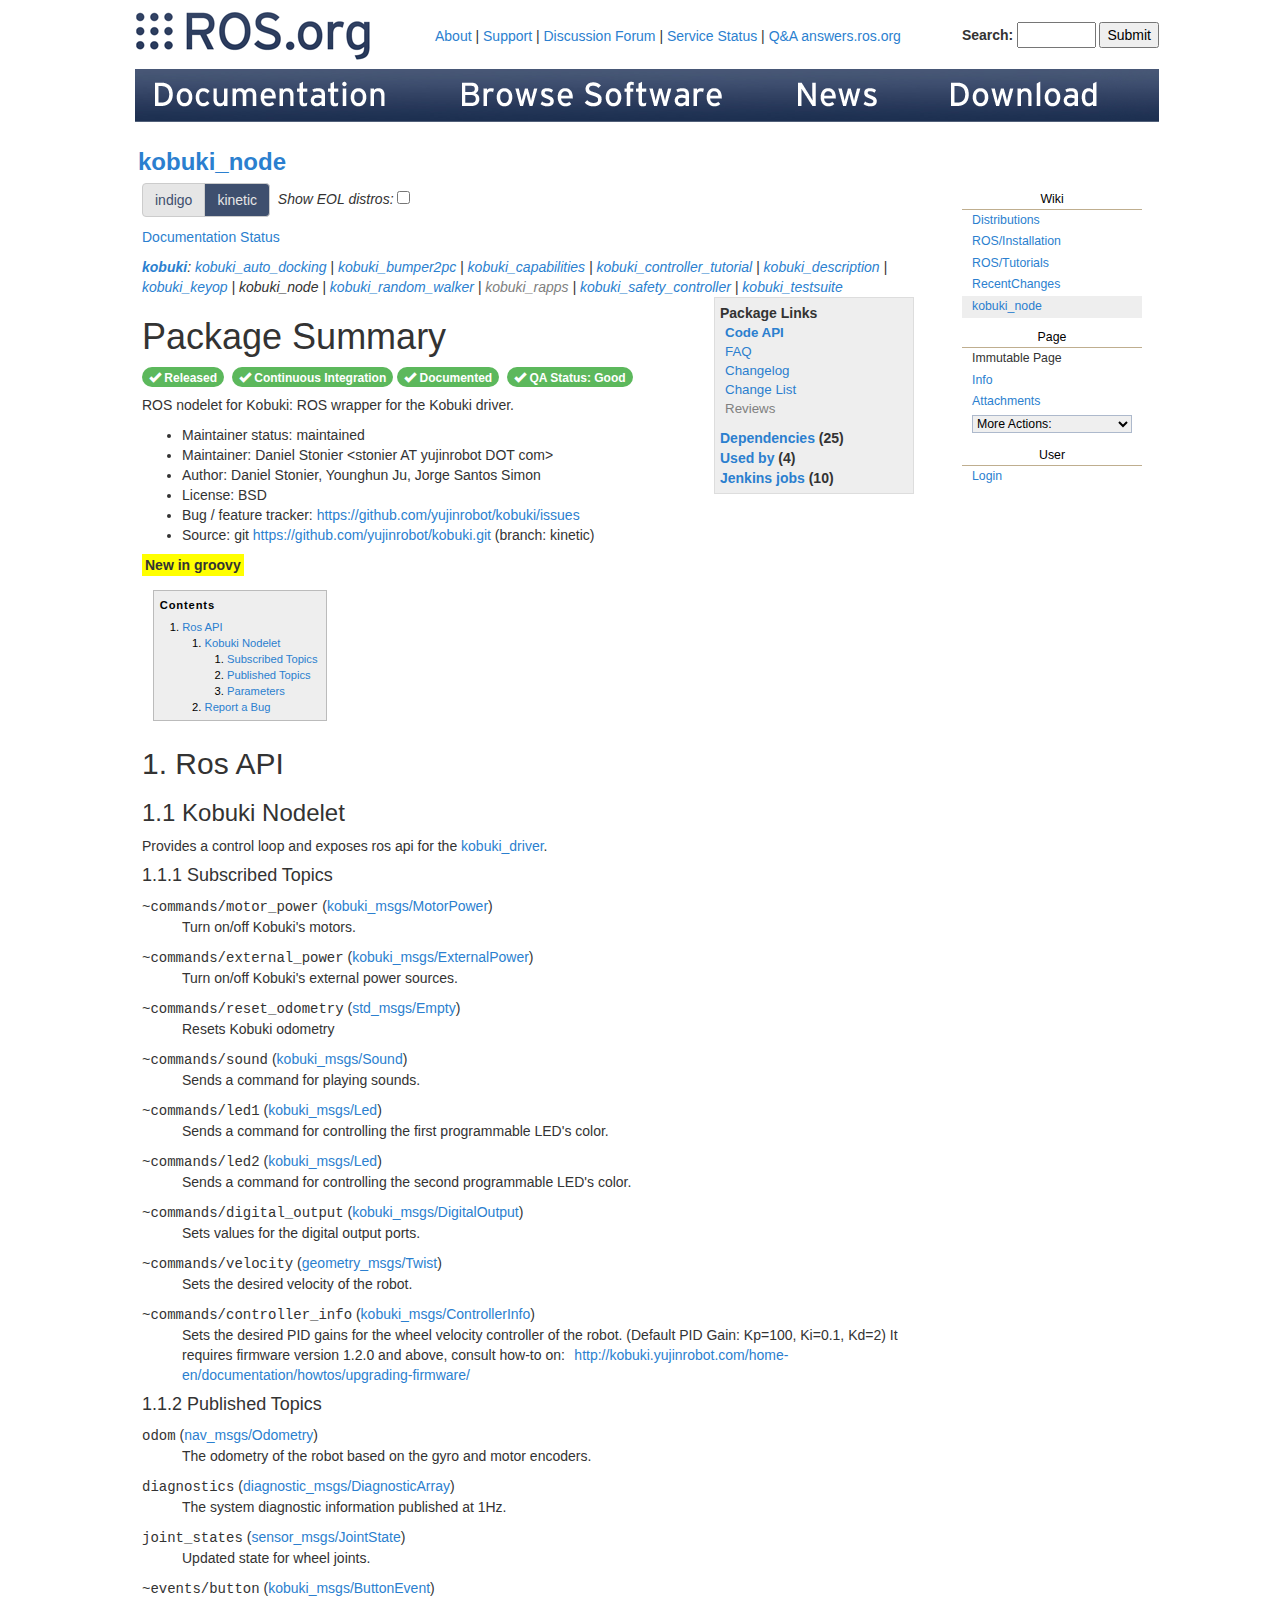
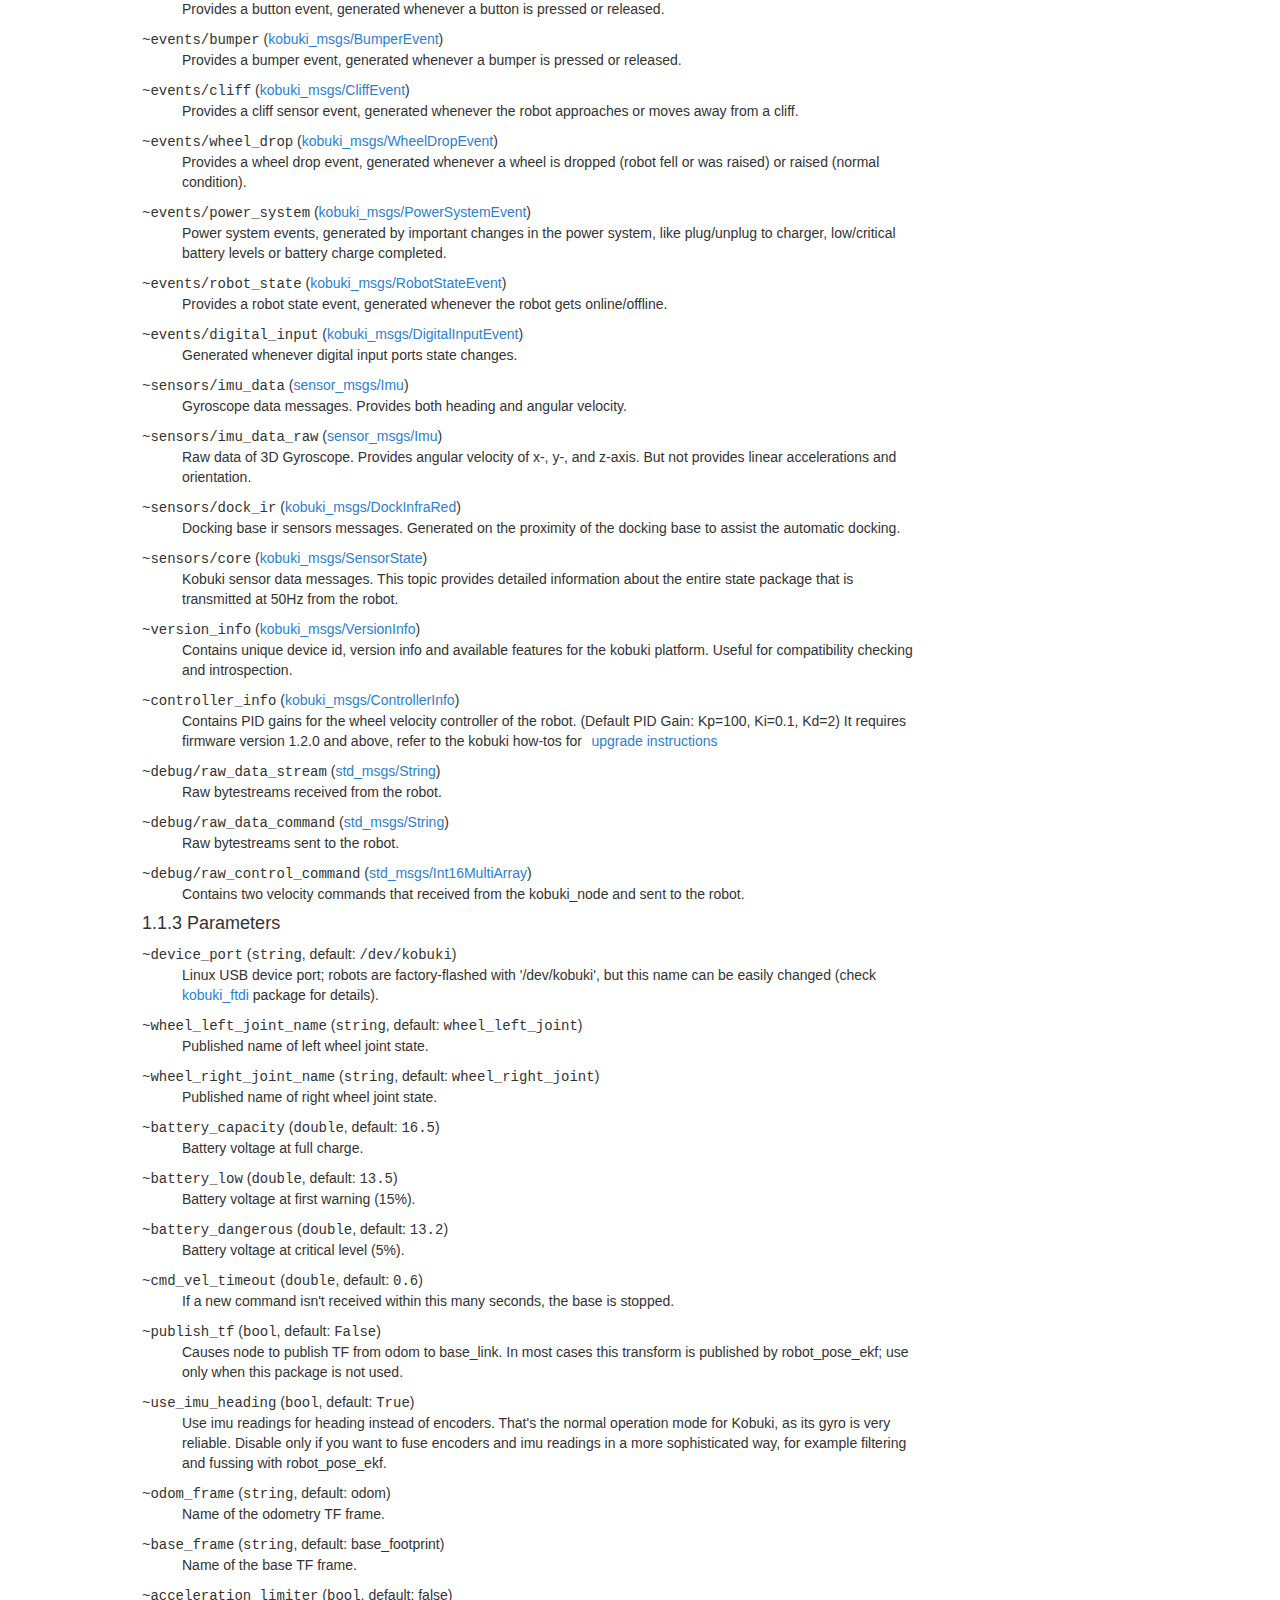
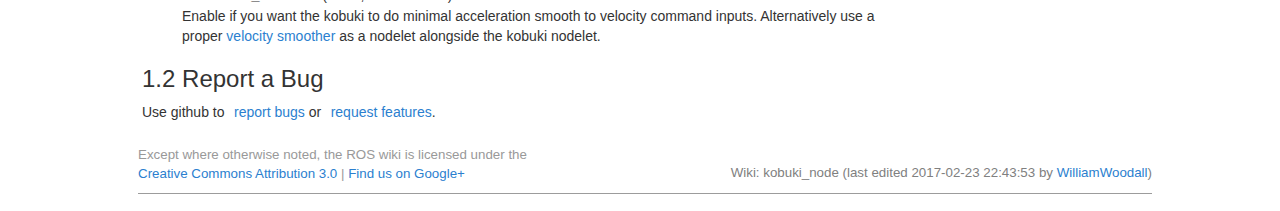
==== commit 8fc243a3: "added tables, and basic script and styling" ====
--- a/index.html
+++ b/index.html
@@ -6,6 +6,7 @@
   <!--<meta name="google-site-verification" content="CjkdY6BqKWAVmQ78_iSq6J7ZZ9AoL7-CjFVBYGg9FU4">-->
   <link rel="shortcut icon" href="http://wiki.ros.org/custom/favicon.ico" type="image/ico">
   <link rel="stylesheet" href="files/bootstrap.css">
+  <link rel="stylesheet" href="files/rosqa.css">
   <script src="files/nr-1071.js"></script>
   <!--<script type="text/javascript" async="" src="files/ga.js"></script>-->
   <script src="files/jquery-1.js"></script>
@@ -14,6 +15,7 @@
   <script type="text/javascript" src="files/jquery.js"></script>
   <script type="text/javascript" src="files/seesaw.js"></script>
   <script type="text/javascript" src="files/rosversion.js"></script>
+  <script type="text/javascript" src="files/rosqa.js"></script>
 
   <!--<script type="text/javascript">
   var _gaq = _gaq || [];
@@ -638,10 +640,93 @@
                       </div>
 
                       <div class="dropdown" style="display: inline-block; margin-bottom: 8px; margin-right: 4px;">
-                          <span class="badge" style="background-color: #5cb85c;"><span class="glyphicon glyphicon-ok" style="color: white;"></span> QA Status: Good </span>
-                      </div>
-
-                      <p><a href="#">show analysis details</a></p>
+                          <button id="kineticqa" class="badge" style="background-color: #5cb85c; border: none;" title="Show Quality Assurance details." onclick="ROSQA.showDetails(this);">
+                            <span class="glyphicon glyphicon-ok" style="color: white;"></span> QA Status: Good
+                          </button>
+                      </div>
+
+                      <div id="kineticqa-panel" class="dropdown qa-panel">
+                        <p class="qa-header">Summary</p>
+                        <table class="qa-summary-table">
+                          <tbody>
+                            <tr>
+                              <td>Overall Score</td>
+                              <td class="qa-overall-score">
+                                <span class="glyphicon glyphicon-star-empty"></span>
+                                <span class="glyphicon glyphicon-star-empty"></span>
+                                <span class="glyphicon glyphicon-star-empty"></span>
+                                <span class="glyphicon glyphicon-star-empty"></span>
+                                <span class="glyphicon glyphicon-star-empty"></span>
+                              </td>
+                            </tr>
+                            <tr>
+                              <td>User Rating</td>
+                              <td class="qa-user-rating">
+                                <span class="glyphicon glyphicon-star-empty"></span>
+                                <span class="glyphicon glyphicon-star-empty"></span>
+                                <span class="glyphicon glyphicon-star-empty"></span>
+                                <span class="glyphicon glyphicon-star-empty"></span>
+                                <span class="glyphicon glyphicon-star-empty"></span>
+                              </td>
+                            </tr>
+                          </tbody>
+                        </table>
+                        <ul class="qa-warnings" style="display:block;">
+                          <li><span class="glyphicon glyphicon-warning-sign"></span> Warnings for important defects (e.g. missing README).</li>
+                        </ul>
+                        <p class="qa-header">Metrics</p>
+                        <table class="qa-metrics-table">
+                          <thead>
+                            <tr>
+                              <th>Metric</th>
+                              <th>Value</th>
+                              <th>Threshold</th>
+                            </tr>
+                          </thead>
+                          <tbody>
+                            <tr>
+                              <td>Lines of Code</td>
+                              <td></td>
+                              <td></td>
+                            </tr>
+                            <tr>
+                              <td>Comment/Code Ratio</td>
+                              <td></td>
+                              <td></td>
+                            </tr>
+                            <tr>
+                              <td>Cyclomatic Complexity</td>
+                              <td></td>
+                              <td>1 - 15</td>
+                            </tr>
+                            <tr>
+                              <td>Coding Style Violations</td>
+                              <td></td>
+                              <td></td>
+                            </tr>
+                            <tr>
+                              <td>Maintainability Index</td>
+                              <td></td>
+                              <td>1 - 100</td>
+                            </tr>
+                            <tr>
+                              <td>Afferent Coupling</td>
+                              <td></td>
+                              <td></td>
+                            </tr>
+                            <tr>
+                              <td>Efferent Coupling</td>
+                              <td></td>
+                              <td></td>
+                            </tr>
+                            <tr>
+                              <td>Depth of Inheritance</td>
+                              <td></td>
+                              <td></td>
+                            </tr>
+                          </tbody>
+                        </table>
+                      </div>
 
                       <p id="package-info-6">ROS nodelet for Kobuki: ROS wrapper for the Kobuki driver.</p>
                       <p id="package-info-7"></p>
--- a/files/rosqa.css
+++ b/files/rosqa.css
@@ -0,0 +1,41 @@
+.qa-panel {
+    display: none;
+    padding-left: 0.5em;
+    padding-right: 0.5em;
+    background-color: #eee;
+    border: 1px solid #ddd;
+    border-radius: 4px;
+    margin-right: 208px;
+    margin-bottom: 1em;
+}
+
+.qa-panel .qa-header {
+    font-size: 1.5em;
+    margin-top: 0.5em;
+    margin-bottom: 0.5em;
+    font-family: "Helvetica Neue",Helvetica,Arial,sans-serif;
+    font-weight: 500;
+    line-height: 1.1;
+}
+
+.qa-panel > ul.qa-warnings {
+    display: none;
+    list-style: none;
+    margin-top: 1em;
+    margin-left: 0;
+    padding-left: 1em;
+    text-indent: 0;
+}
+
+.qa-panel > .qa-summary-table {
+    width: 50%;
+}
+
+.qa-panel > .qa-metrics-table {
+    width: 90%;
+    margin-bottom: 0.5em;
+}
+
+.qa-panel > .qa-metrics-table tr:nth-child(even) {
+    background-color: #ddd;
+}
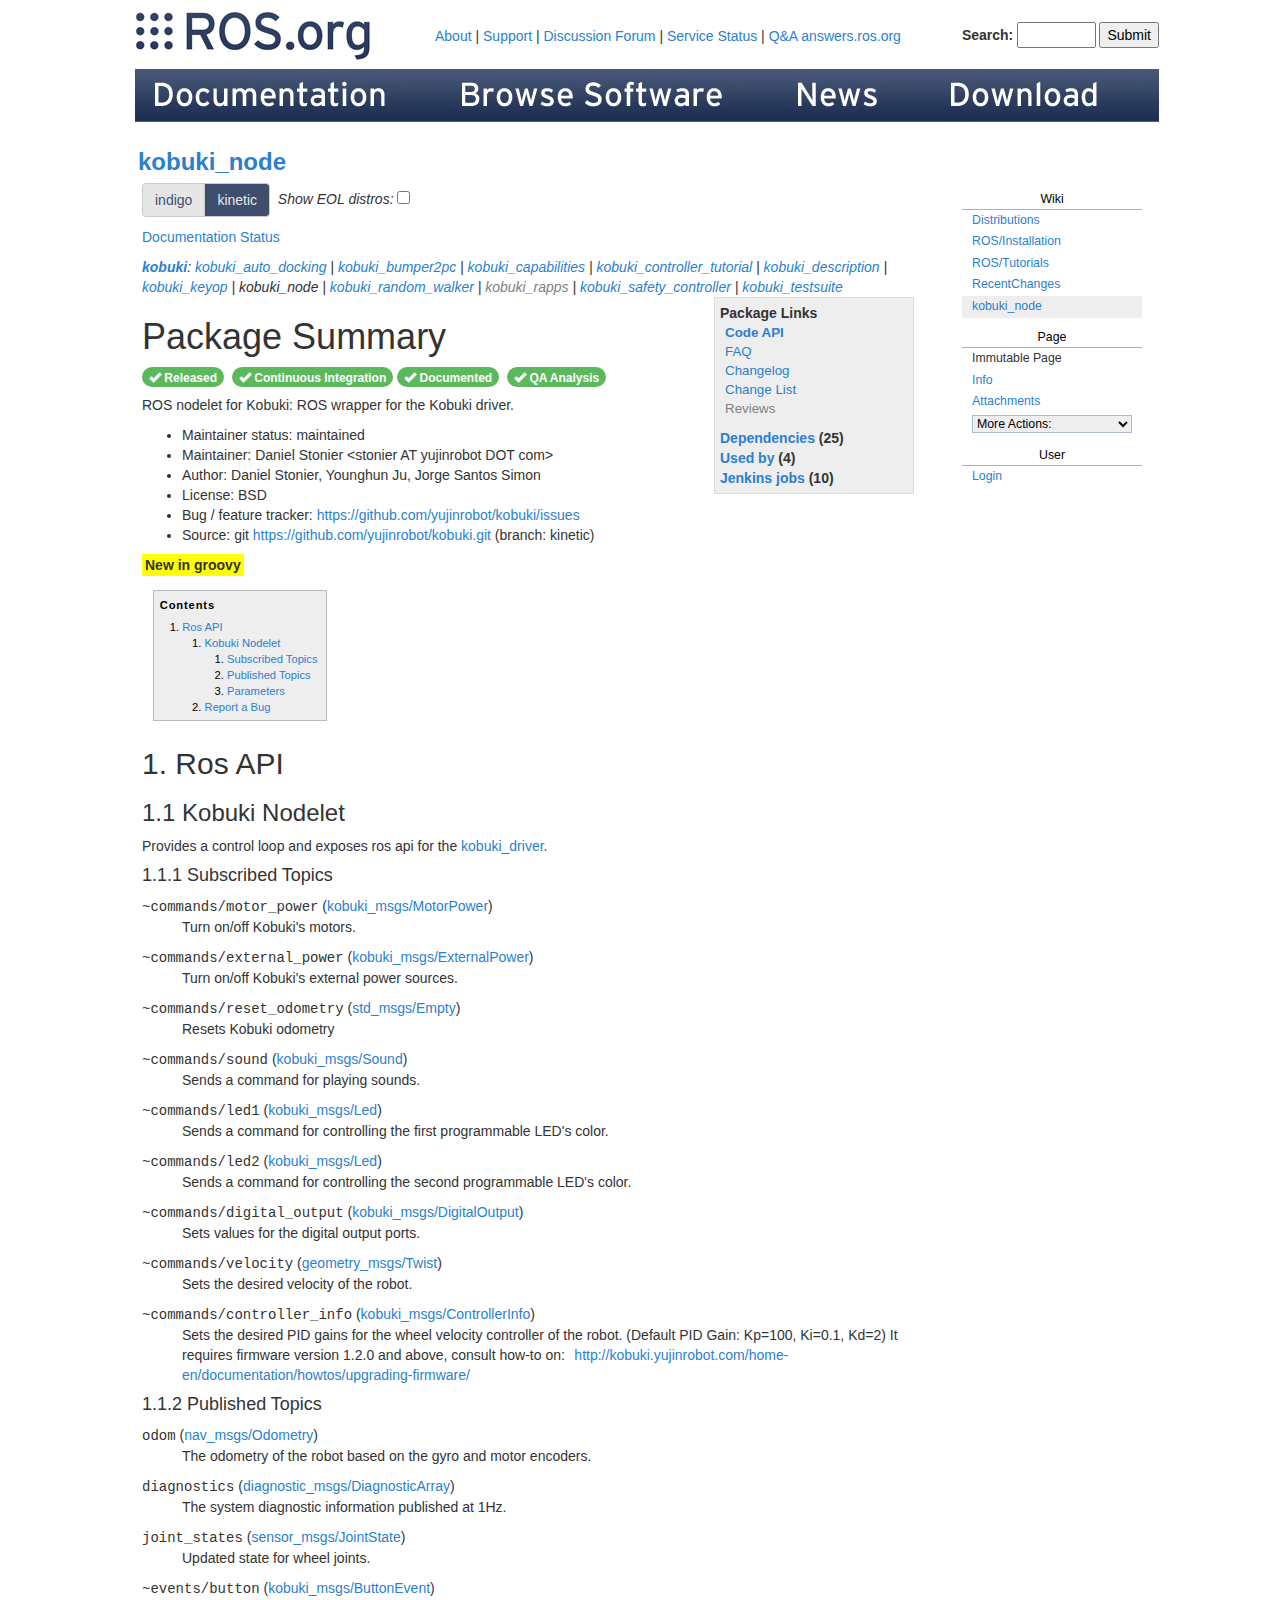
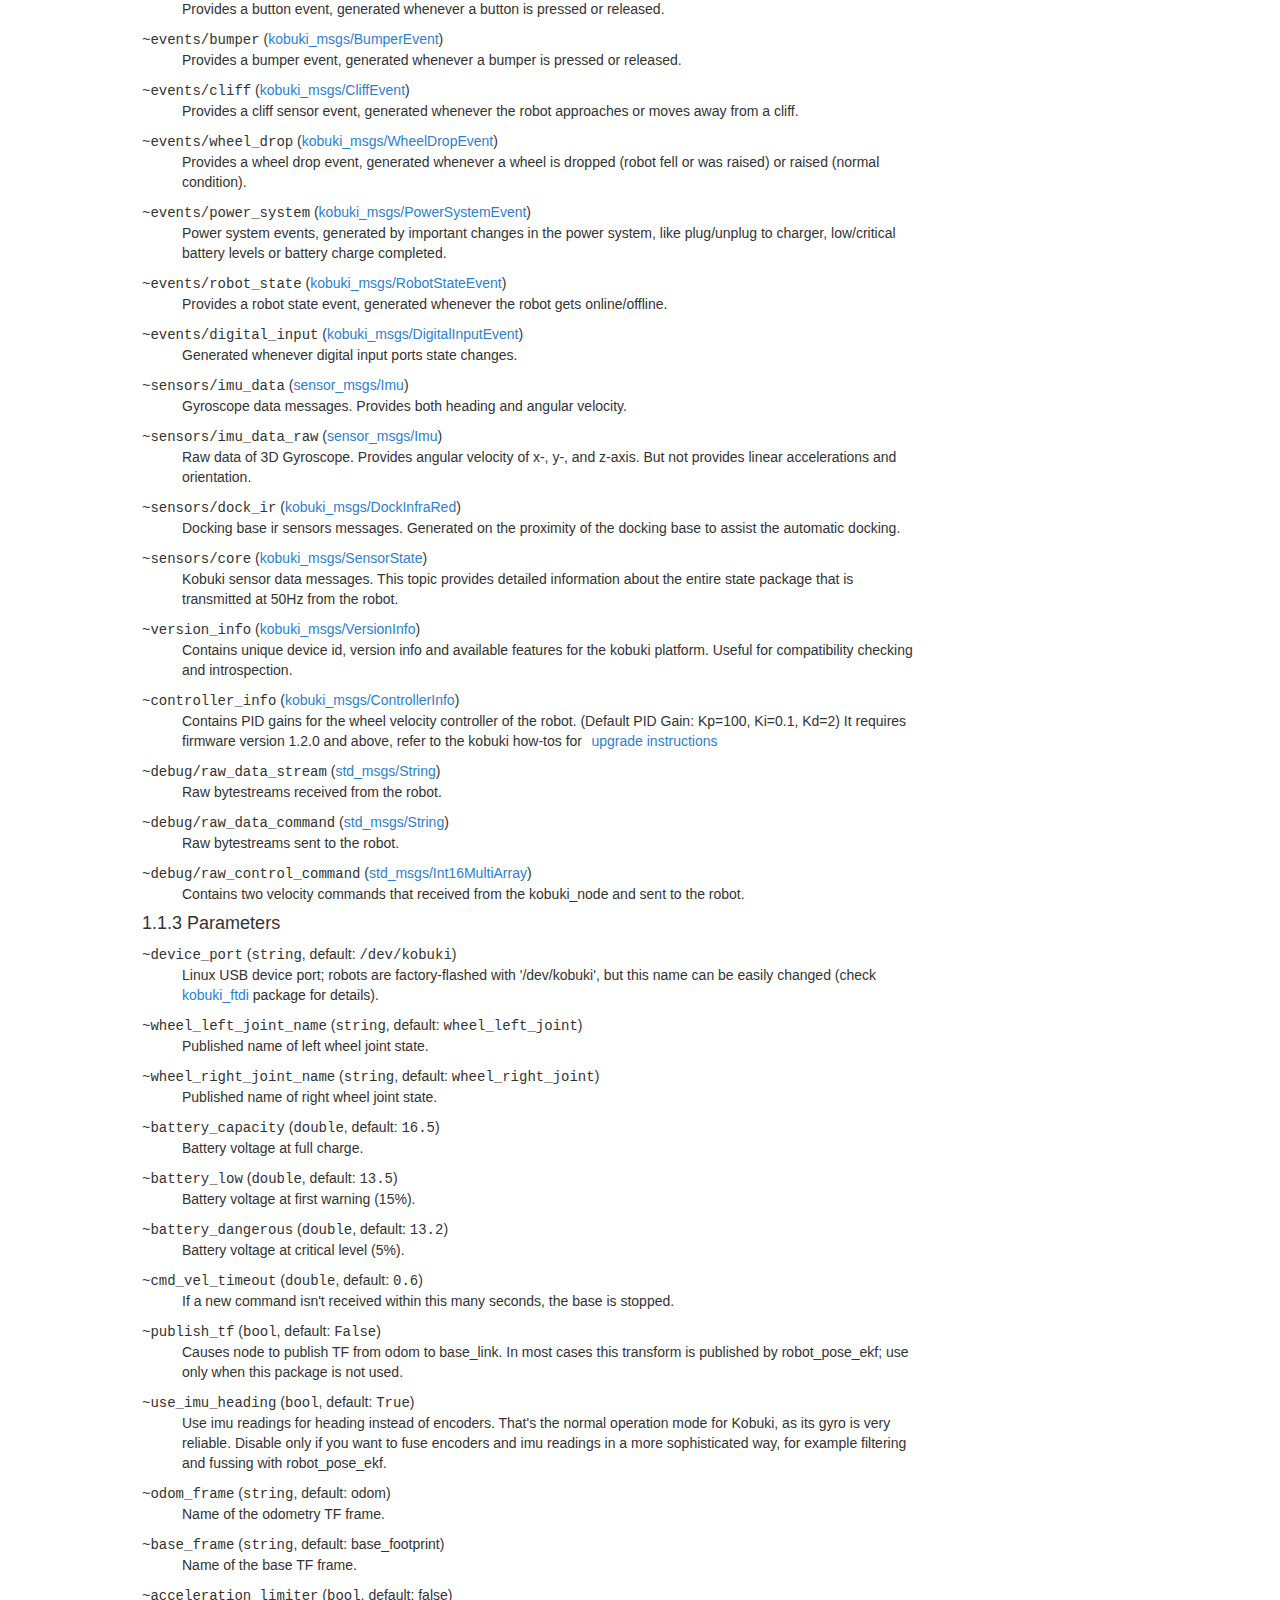
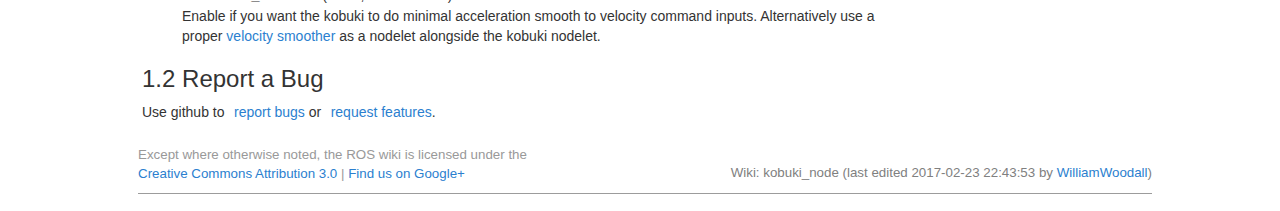
==== commit 727ad5f4: "styling, sample data, replicated tables" ====
--- a/index.html
+++ b/index.html
@@ -345,10 +345,97 @@
                       <div class="dropdown" style="display: inline-block; margin-bottom: 8px; margin-right: 4px;"><span class="badge" style="background-color: #5cb85c;"><span class="glyphicon glyphicon-ok" style="color: white;"></span> Documented </span>
                       </div>
 
-                      <div class="dropdown" style="display: inline-block; margin-bottom: 8px; margin-right: 4px;"><span class="badge" style="background-color: #5cb85c;"><span class="glyphicon glyphicon-ok" style="color: white;"></span> QA Status: Good </span>
-                      </div>
-
-                      <p><a href="#">show analysis details</a></p>
+                      <div class="dropdown" style="display: inline-block; margin-bottom: 8px; margin-right: 4px;">
+                          <button id="groovyqa" class="badge" style="background-color: #5cb85c; border: none;" title="Show Quality Assurance details." onclick="ROSQA.showDetails(this);">
+                            <span class="glyphicon glyphicon-ok" style="color: white;"></span> QA Analysis
+                          </button>
+                      </div>
+
+                      <div id="groovyqa-panel" class="dropdown qa-panel">
+                        <p class="qa-header">Summary</p>
+                        <table class="qa-summary-table">
+                          <tbody>
+                            <tr>
+                              <td>Overall Score</td>
+                              <td class="qa-overall-score">
+                                <span class="glyphicon glyphicon-star-empty"></span>
+                                <span class="glyphicon glyphicon-star-empty"></span>
+                                <span class="glyphicon glyphicon-star-empty"></span>
+                                <span class="glyphicon glyphicon-star-empty"></span>
+                                <span class="glyphicon glyphicon-star-empty"></span>
+                              </td>
+                            </tr>
+                            <tr>
+                              <td>User Rating</td>
+                              <td class="qa-user-rating">
+                                <span class="glyphicon glyphicon-star-empty"></span>
+                                <span class="glyphicon glyphicon-star-empty"></span>
+                                <span class="glyphicon glyphicon-star-empty"></span>
+                                <span class="glyphicon glyphicon-star-empty"></span>
+                                <span class="glyphicon glyphicon-star-empty"></span>
+                              </td>
+                            </tr>
+                          </tbody>
+                        </table>
+                        <ul class="qa-warnings" style="display:block;">
+                          <li><span class="glyphicon glyphicon-warning-sign"></span> Warnings for important defects (e.g. missing README).</li>
+                        </ul>
+                        <p class="qa-header">Metrics</p>
+                        <table class="qa-metrics-table">
+                          <thead>
+                            <tr>
+                              <th>Metric</th>
+                              <th>Value</th>
+                              <th>Min.</th>
+                              <th>Max.</th>
+                            </tr>
+                          </thead>
+                          <tbody>
+                            <tr>
+                              <td>Lines of Code</td>
+                              <td data-metric="loc"></td>
+                              <td>0</td>
+                              <td>-</td>
+                            </tr>
+                            <tr>
+                              <td>Comment/Code Ratio</td>
+                              <td data-metric="comment_ratio"></td>
+                              <td>20%</td>
+                              <td>-</td>
+                            </tr>
+                            <tr>
+                              <td>Cyclomatic Complexity (avg.)</td>
+                              <td data-metric="cyclomatic_complexity"></td>
+                              <td>1</td>
+                              <td>15</td>
+                            </tr>
+                            <tr>
+                              <td>Coding Style Violations</td>
+                              <td data-metric="coding_violations"></td>
+                              <td>0</td>
+                              <td>-</td>
+                            </tr>
+                            <tr>
+                              <td>Maintainability Index</td>
+                              <td data-metric="maintainability_index"></td>
+                              <td>1</td>
+                              <td>100</td>
+                            </tr>
+                            <tr>
+                              <td>Class Coupling (avg.)</td>
+                              <td data-metric="class_coupling"></td>
+                              <td>0</td>
+                              <td>5</td>
+                            </tr>
+                            <tr>
+                              <td>Depth of Inheritance (avg.)</td>
+                              <td data-metric="depth_inheritance"></td>
+                              <td>0</td>
+                              <td>5</td>
+                            </tr>
+                          </tbody>
+                        </table>
+                      </div>
 
                       <p id="package-info">ROS nodelet for Kobuki: ROS wrapper for the Kobuki driver.</p>
                       <p id="package-info-1"></p>
@@ -429,10 +516,96 @@
                       </div>
 
                       <div class="dropdown" style="display: inline-block; margin-bottom: 8px; margin-right: 4px;">
-                          <span class="badge" style="background-color: #5cb85c;"><span class="glyphicon glyphicon-ok" style="color: white;"></span> QA Status: Good </span>
-                      </div>
-
-                      <p><a href="#">show analysis details</a></p>
+                          <button id="hydroqa" class="badge" style="background-color: #5cb85c; border: none;" title="Show Quality Assurance details." onclick="ROSQA.showDetails(this);">
+                            <span class="glyphicon glyphicon-ok" style="color: white;"></span> QA Analysis
+                          </button>
+                      </div>
+
+                      <div id="hydroqa-panel" class="dropdown qa-panel">
+                        <p class="qa-header">Summary</p>
+                        <table class="qa-summary-table">
+                          <tbody>
+                            <tr>
+                              <td>Overall Score</td>
+                              <td class="qa-overall-score">
+                                <span class="glyphicon glyphicon-star-empty"></span>
+                                <span class="glyphicon glyphicon-star-empty"></span>
+                                <span class="glyphicon glyphicon-star-empty"></span>
+                                <span class="glyphicon glyphicon-star-empty"></span>
+                                <span class="glyphicon glyphicon-star-empty"></span>
+                              </td>
+                            </tr>
+                            <tr>
+                              <td>User Rating</td>
+                              <td class="qa-user-rating">
+                                <span class="glyphicon glyphicon-star-empty"></span>
+                                <span class="glyphicon glyphicon-star-empty"></span>
+                                <span class="glyphicon glyphicon-star-empty"></span>
+                                <span class="glyphicon glyphicon-star-empty"></span>
+                                <span class="glyphicon glyphicon-star-empty"></span>
+                              </td>
+                            </tr>
+                          </tbody>
+                        </table>
+                        <ul class="qa-warnings" style="display:block;">
+                          <li><span class="glyphicon glyphicon-warning-sign"></span> Warnings for important defects (e.g. missing README).</li>
+                        </ul>
+                        <p class="qa-header">Metrics</p>
+                        <table class="qa-metrics-table">
+                          <thead>
+                            <tr>
+                              <th>Metric</th>
+                              <th>Value</th>
+                              <th>Min.</th>
+                              <th>Max.</th>
+                            </tr>
+                          </thead>
+                          <tbody>
+                            <tr>
+                              <td>Lines of Code</td>
+                              <td data-metric="loc"></td>
+                              <td>0</td>
+                              <td>-</td>
+                            </tr>
+                            <tr>
+                              <td>Comment/Code Ratio</td>
+                              <td data-metric="comment_ratio"></td>
+                              <td>20%</td>
+                              <td>-</td>
+                            </tr>
+                            <tr>
+                              <td>Cyclomatic Complexity (avg.)</td>
+                              <td data-metric="cyclomatic_complexity"></td>
+                              <td>1</td>
+                              <td>15</td>
+                            </tr>
+                            <tr>
+                              <td>Coding Style Violations</td>
+                              <td data-metric="coding_violations"></td>
+                              <td>0</td>
+                              <td>-</td>
+                            </tr>
+                            <tr>
+                              <td>Maintainability Index</td>
+                              <td data-metric="maintainability_index"></td>
+                              <td>1</td>
+                              <td>100</td>
+                            </tr>
+                            <tr>
+                              <td>Class Coupling (avg.)</td>
+                              <td data-metric="class_coupling"></td>
+                              <td>0</td>
+                              <td>5</td>
+                            </tr>
+                            <tr>
+                              <td>Depth of Inheritance (avg.)</td>
+                              <td data-metric="depth_inheritance"></td>
+                              <td>0</td>
+                              <td>5</td>
+                            </tr>
+                          </tbody>
+                        </table>
+                      </div>
 
                       <p id="package-info-2">ROS nodelet for Kobuki: ROS wrapper for the Kobuki driver.</p>
                       <p id="package-info-3"></p>
@@ -534,10 +707,96 @@
                       </div>
 
                       <div class="dropdown" style="display: inline-block; margin-bottom: 8px; margin-right: 4px;">
-                          <span class="badge" style="background-color: #5cb85c;"><span class="glyphicon glyphicon-ok" style="color: white;"></span> QA Status: Good </span>
-                      </div>
-
-                      <p><a href="#">show analysis details</a></p>
+                          <button id="indigoqa" class="badge" style="background-color: #5cb85c; border: none;" title="Show Quality Assurance details." onclick="ROSQA.showDetails(this);">
+                            <span class="glyphicon glyphicon-ok" style="color: white;"></span> QA Analysis
+                          </button>
+                      </div>
+
+                      <div id="indigoqa-panel" class="dropdown qa-panel">
+                        <p class="qa-header">Summary</p>
+                        <table class="qa-summary-table">
+                          <tbody>
+                            <tr>
+                              <td>Overall Score</td>
+                              <td class="qa-overall-score">
+                                <span class="glyphicon glyphicon-star-empty"></span>
+                                <span class="glyphicon glyphicon-star-empty"></span>
+                                <span class="glyphicon glyphicon-star-empty"></span>
+                                <span class="glyphicon glyphicon-star-empty"></span>
+                                <span class="glyphicon glyphicon-star-empty"></span>
+                              </td>
+                            </tr>
+                            <tr>
+                              <td>User Rating</td>
+                              <td class="qa-user-rating">
+                                <span class="glyphicon glyphicon-star-empty"></span>
+                                <span class="glyphicon glyphicon-star-empty"></span>
+                                <span class="glyphicon glyphicon-star-empty"></span>
+                                <span class="glyphicon glyphicon-star-empty"></span>
+                                <span class="glyphicon glyphicon-star-empty"></span>
+                              </td>
+                            </tr>
+                          </tbody>
+                        </table>
+                        <ul class="qa-warnings" style="display:block;">
+                          <li><span class="glyphicon glyphicon-warning-sign"></span> Warnings for important defects (e.g. missing README).</li>
+                        </ul>
+                        <p class="qa-header">Metrics</p>
+                        <table class="qa-metrics-table">
+                          <thead>
+                            <tr>
+                              <th>Metric</th>
+                              <th>Value</th>
+                              <th>Min.</th>
+                              <th>Max.</th>
+                            </tr>
+                          </thead>
+                          <tbody>
+                            <tr>
+                              <td>Lines of Code</td>
+                              <td data-metric="loc"></td>
+                              <td>0</td>
+                              <td>-</td>
+                            </tr>
+                            <tr>
+                              <td>Comment/Code Ratio</td>
+                              <td data-metric="comment_ratio"></td>
+                              <td>20%</td>
+                              <td>-</td>
+                            </tr>
+                            <tr>
+                              <td>Cyclomatic Complexity (avg.)</td>
+                              <td data-metric="cyclomatic_complexity"></td>
+                              <td>1</td>
+                              <td>15</td>
+                            </tr>
+                            <tr>
+                              <td>Coding Style Violations</td>
+                              <td data-metric="coding_violations"></td>
+                              <td>0</td>
+                              <td>-</td>
+                            </tr>
+                            <tr>
+                              <td>Maintainability Index</td>
+                              <td data-metric="maintainability_index"></td>
+                              <td>1</td>
+                              <td>100</td>
+                            </tr>
+                            <tr>
+                              <td>Class Coupling (avg.)</td>
+                              <td data-metric="class_coupling"></td>
+                              <td>0</td>
+                              <td>5</td>
+                            </tr>
+                            <tr>
+                              <td>Depth of Inheritance (avg.)</td>
+                              <td data-metric="depth_inheritance"></td>
+                              <td>0</td>
+                              <td>5</td>
+                            </tr>
+                          </tbody>
+                        </table>
+                      </div>
 
                       <p id="package-info-4">ROS nodelet for Kobuki: ROS wrapper for the Kobuki driver.</p>
                       <p id="package-info-5"></p>
@@ -641,7 +900,7 @@
 
                       <div class="dropdown" style="display: inline-block; margin-bottom: 8px; margin-right: 4px;">
                           <button id="kineticqa" class="badge" style="background-color: #5cb85c; border: none;" title="Show Quality Assurance details." onclick="ROSQA.showDetails(this);">
-                            <span class="glyphicon glyphicon-ok" style="color: white;"></span> QA Status: Good
+                            <span class="glyphicon glyphicon-ok" style="color: white;"></span> QA Analysis
                           </button>
                       </div>
 
@@ -680,49 +939,52 @@
                             <tr>
                               <th>Metric</th>
                               <th>Value</th>
-                              <th>Threshold</th>
+                              <th>Min.</th>
+                              <th>Max.</th>
                             </tr>
                           </thead>
                           <tbody>
                             <tr>
                               <td>Lines of Code</td>
-                              <td></td>
-                              <td></td>
+                              <td data-metric="loc"></td>
+                              <td>0</td>
+                              <td>-</td>
                             </tr>
                             <tr>
                               <td>Comment/Code Ratio</td>
-                              <td></td>
-                              <td></td>
-                            </tr>
-                            <tr>
-                              <td>Cyclomatic Complexity</td>
-                              <td></td>
-                              <td>1 - 15</td>
+                              <td data-metric="comment_ratio"></td>
+                              <td>20%</td>
+                              <td>-</td>
+                            </tr>
+                            <tr>
+                              <td>Cyclomatic Complexity (avg.)</td>
+                              <td data-metric="cyclomatic_complexity"></td>
+                              <td>1</td>
+                              <td>15</td>
                             </tr>
                             <tr>
                               <td>Coding Style Violations</td>
-                              <td></td>
-                              <td></td>
+                              <td data-metric="coding_violations"></td>
+                              <td>0</td>
+                              <td>-</td>
                             </tr>
                             <tr>
                               <td>Maintainability Index</td>
-                              <td></td>
-                              <td>1 - 100</td>
-                            </tr>
-                            <tr>
-                              <td>Afferent Coupling</td>
-                              <td></td>
-                              <td></td>
-                            </tr>
-                            <tr>
-                              <td>Efferent Coupling</td>
-                              <td></td>
-                              <td></td>
-                            </tr>
-                            <tr>
-                              <td>Depth of Inheritance</td>
-                              <td></td>
-                              <td></td>
+                              <td data-metric="maintainability_index"></td>
+                              <td>1</td>
+                              <td>100</td>
+                            </tr>
+                            <tr>
+                              <td>Class Coupling (avg.)</td>
+                              <td data-metric="class_coupling"></td>
+                              <td>0</td>
+                              <td>5</td>
+                            </tr>
+                            <tr>
+                              <td>Depth of Inheritance (avg.)</td>
+                              <td data-metric="depth_inheritance"></td>
+                              <td>0</td>
+                              <td>5</td>
                             </tr>
                           </tbody>
                         </table>
--- a/files/rosqa.css
+++ b/files/rosqa.css
@@ -39,3 +39,8 @@
 .qa-panel > .qa-metrics-table tr:nth-child(even) {
     background-color: #ddd;
 }
+
+.qa-panel > .qa-metrics-table th:not(:first-child),
+.qa-panel > .qa-metrics-table td:not(:first-child) {
+    text-align: center;
+}
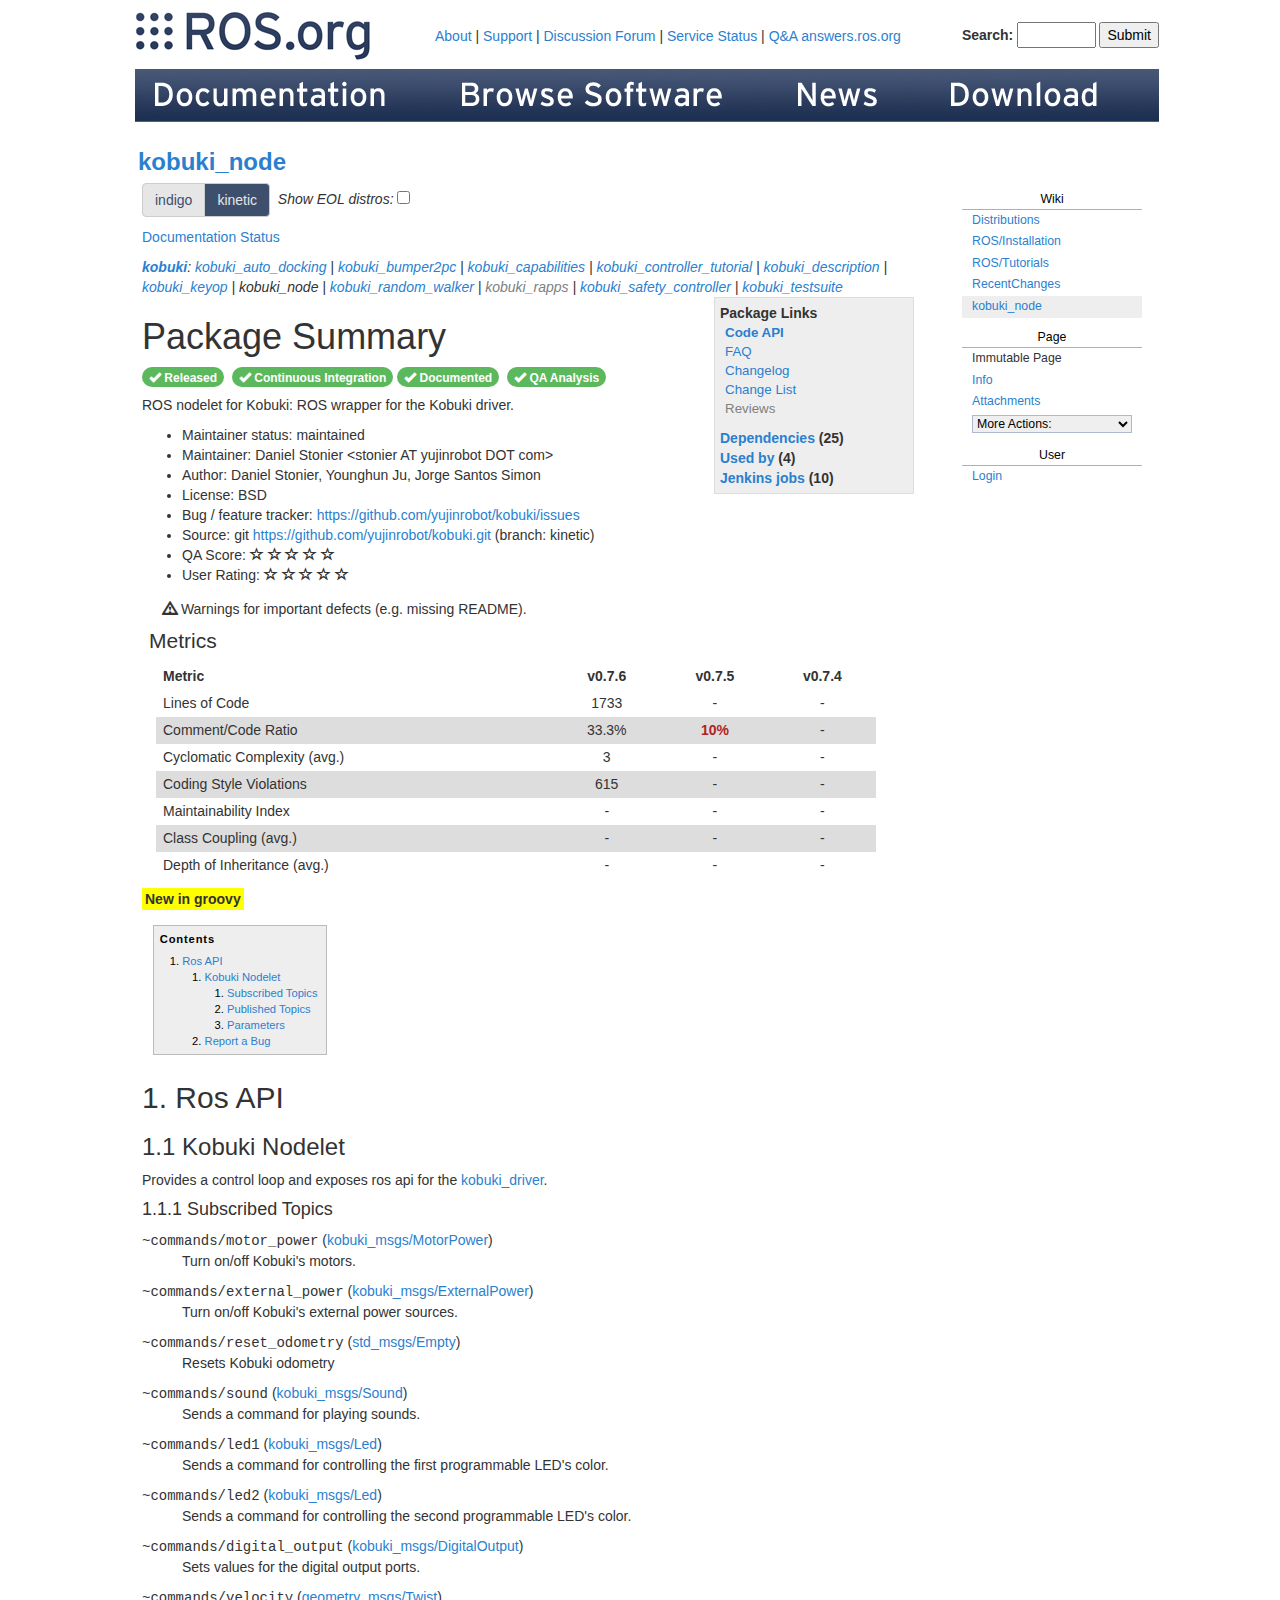
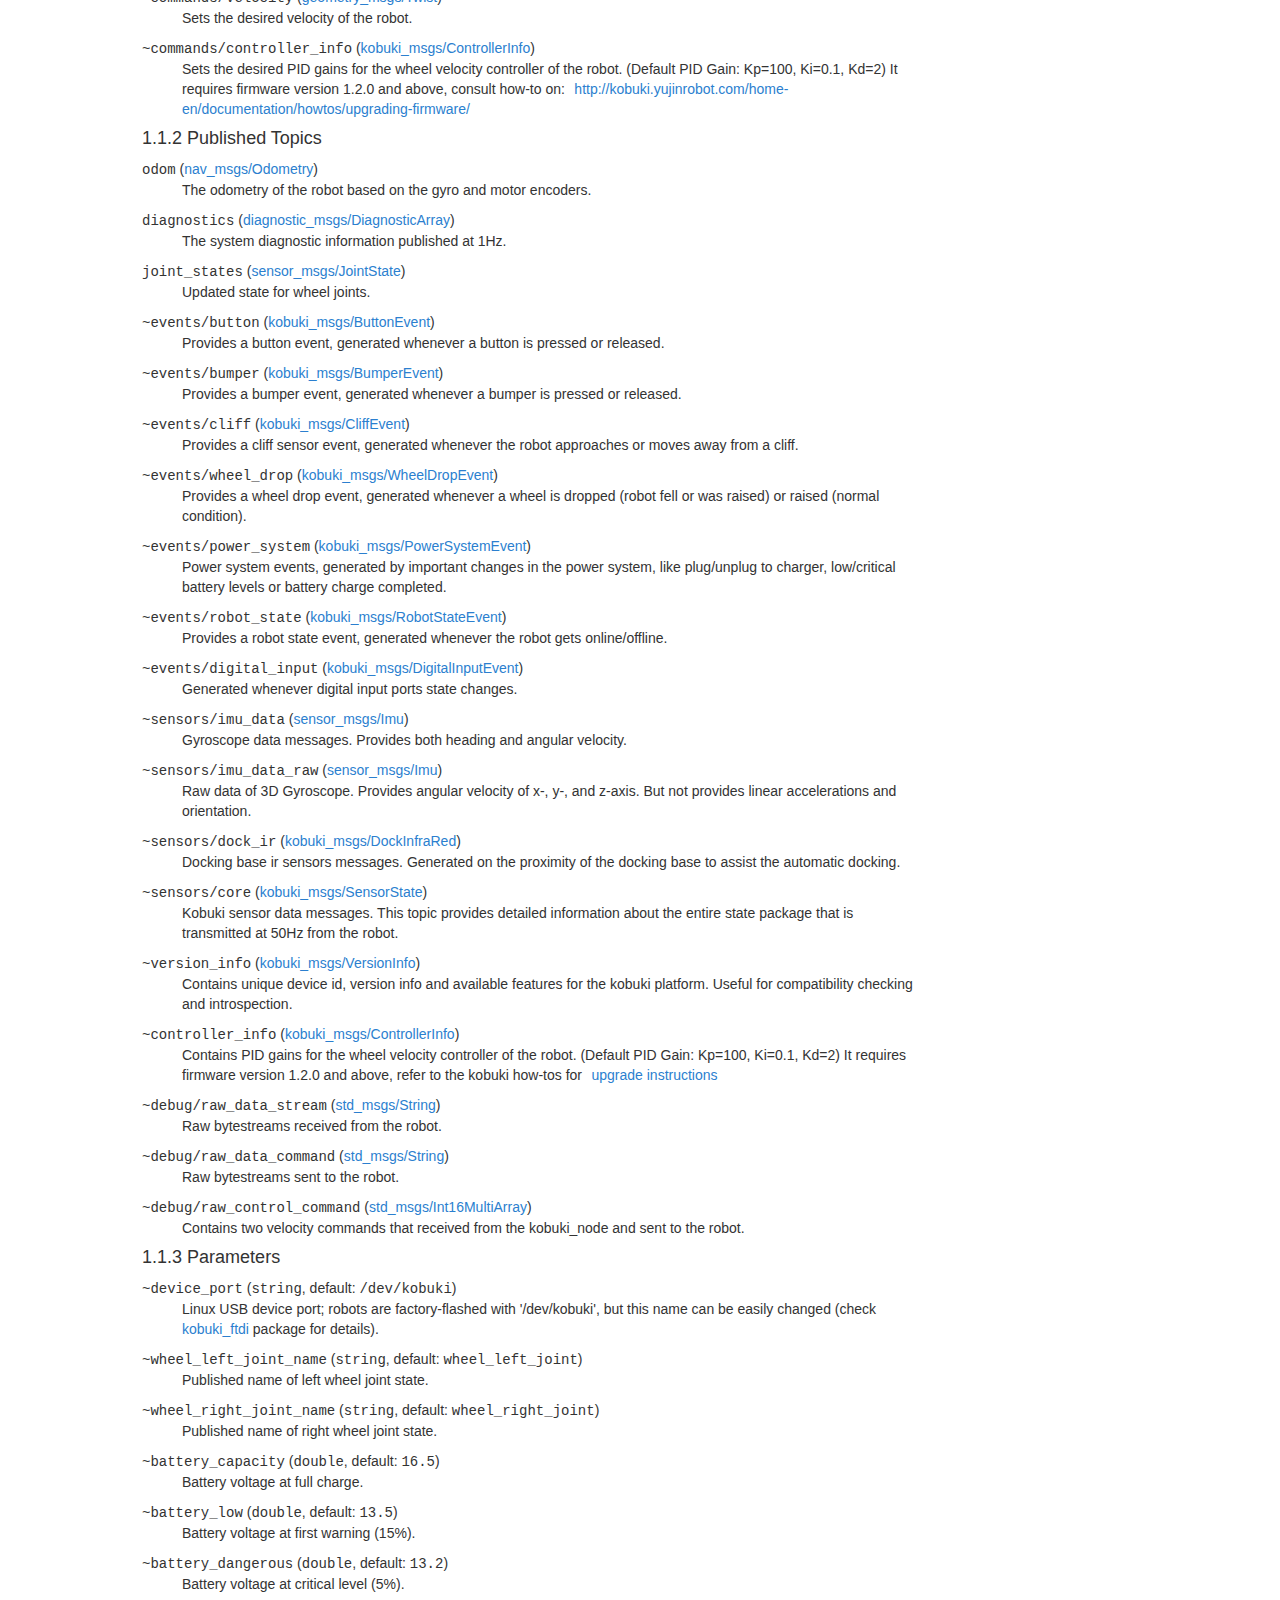
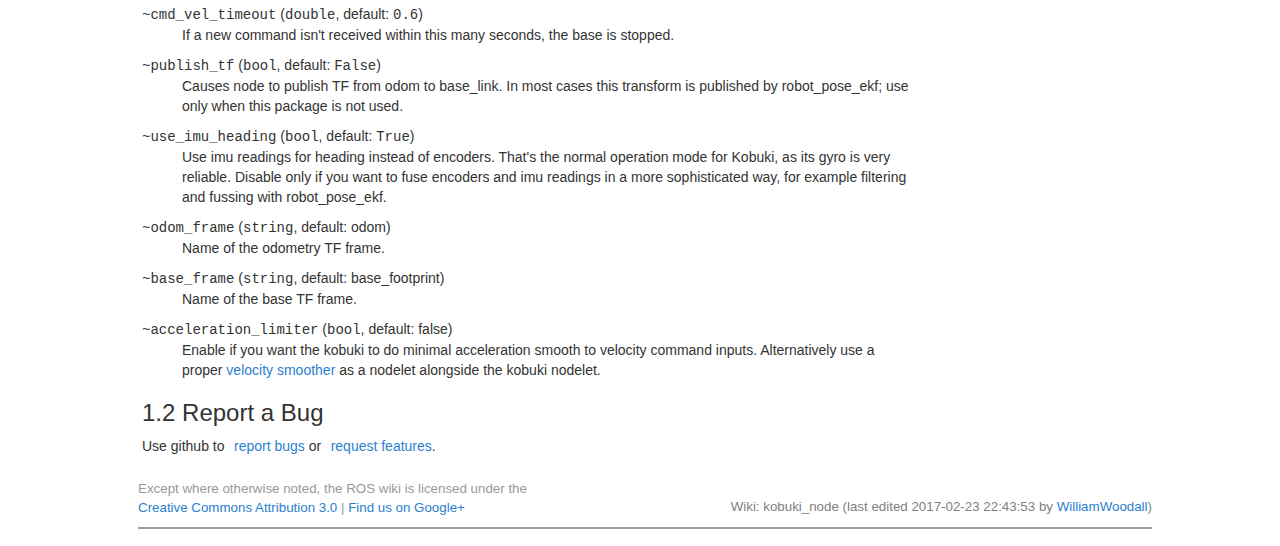
==== commit 25e5b3a9: "[wip] addressing feedback" ====
--- a/index.html
+++ b/index.html
@@ -899,37 +899,36 @@
                       </div>
 
                       <div class="dropdown" style="display: inline-block; margin-bottom: 8px; margin-right: 4px;">
-                          <button id="kineticqa" class="badge" style="background-color: #5cb85c; border: none;" title="Show Quality Assurance details." onclick="ROSQA.showDetails(this);">
-                            <span class="glyphicon glyphicon-ok" style="color: white;"></span> QA Analysis
-                          </button>
-                      </div>
-
-                      <div id="kineticqa-panel" class="dropdown qa-panel">
-                        <p class="qa-header">Summary</p>
-                        <table class="qa-summary-table">
-                          <tbody>
-                            <tr>
-                              <td>Overall Score</td>
-                              <td class="qa-overall-score">
-                                <span class="glyphicon glyphicon-star-empty"></span>
-                                <span class="glyphicon glyphicon-star-empty"></span>
-                                <span class="glyphicon glyphicon-star-empty"></span>
-                                <span class="glyphicon glyphicon-star-empty"></span>
-                                <span class="glyphicon glyphicon-star-empty"></span>
-                              </td>
-                            </tr>
-                            <tr>
-                              <td>User Rating</td>
-                              <td class="qa-user-rating">
-                                <span class="glyphicon glyphicon-star-empty"></span>
-                                <span class="glyphicon glyphicon-star-empty"></span>
-                                <span class="glyphicon glyphicon-star-empty"></span>
-                                <span class="glyphicon glyphicon-star-empty"></span>
-                                <span class="glyphicon glyphicon-star-empty"></span>
-                              </td>
-                            </tr>
-                          </tbody>
-                        </table>
+                          <span class="badge" style="background-color: #5cb85c;"><span class="glyphicon glyphicon-ok" style="color: white;"></span> QA Analysis </span>
+                      </div>
+
+                    <div class="pkg-top-summary">
+                        <p id="package-info-6">ROS nodelet for Kobuki: ROS wrapper for the Kobuki driver.</p>
+                        <p id="package-info-7"></p>
+                        <ul>
+                          <li>Maintainer status: maintained</li>
+                          <li>Maintainer: Daniel Stonier &lt;stonier AT yujinrobot DOT com&gt;</li>
+                          <li>Author: Daniel Stonier, Younghun Ju, Jorge Santos Simon</li>
+                          <li>License: BSD</li>
+                          <li>Bug / feature tracker: <a href="https://github.com/yujinrobot/kobuki/issues">https://github.com/yujinrobot/kobuki/issues</a></li>
+                          <li>Source: git <a href="https://github.com/yujinrobot/kobuki">https://github.com/yujinrobot/kobuki.git</a> (branch: kinetic)</li>
+                          <li>QA Score:
+                              <span class="glyphicon glyphicon-star-empty"></span>
+                              <span class="glyphicon glyphicon-star-empty"></span>
+                              <span class="glyphicon glyphicon-star-empty"></span>
+                              <span class="glyphicon glyphicon-star-empty"></span>
+                              <span class="glyphicon glyphicon-star-empty"></span>
+                          </li>
+                          <li>User Rating:
+                              <span class="glyphicon glyphicon-star-empty"></span>
+                              <span class="glyphicon glyphicon-star-empty"></span>
+                              <span class="glyphicon glyphicon-star-empty"></span>
+                              <span class="glyphicon glyphicon-star-empty"></span>
+                              <span class="glyphicon glyphicon-star-empty"></span>
+                          </li>
+                        </ul>
+                    </div>
+                    <div id="kineticqa-panel" class="qa-panel">
                         <ul class="qa-warnings" style="display:block;">
                           <li><span class="glyphicon glyphicon-warning-sign"></span> Warnings for important defects (e.g. missing README).</li>
                         </ul>
@@ -938,68 +937,58 @@
                           <thead>
                             <tr>
                               <th>Metric</th>
-                              <th>Value</th>
-                              <th>Min.</th>
-                              <th>Max.</th>
+                              <th>v0.7.6</th>
+                              <th>v0.7.5</th>
+                              <th>v0.7.4</th>
                             </tr>
                           </thead>
                           <tbody>
                             <tr>
                               <td>Lines of Code</td>
-                              <td data-metric="loc"></td>
-                              <td>0</td>
+                              <td data-metric="loc">1733</td>
+                              <td>-</td>
                               <td>-</td>
                             </tr>
                             <tr>
                               <td>Comment/Code Ratio</td>
-                              <td data-metric="comment_ratio"></td>
-                              <td>20%</td>
+                              <td data-metric="comment_ratio">33.3%</td>
+                              <td><span class="bad-metric" title="bad metric example">10%</span></td>
                               <td>-</td>
                             </tr>
                             <tr>
                               <td>Cyclomatic Complexity (avg.)</td>
-                              <td data-metric="cyclomatic_complexity"></td>
-                              <td>1</td>
-                              <td>15</td>
+                              <td data-metric="cyclomatic_complexity">3</td>
+                              <td>-</td>
+                              <td>-</td>
                             </tr>
                             <tr>
                               <td>Coding Style Violations</td>
-                              <td data-metric="coding_violations"></td>
-                              <td>0</td>
+                              <td data-metric="coding_violations">615</td>
+                              <td>-</td>
                               <td>-</td>
                             </tr>
                             <tr>
                               <td>Maintainability Index</td>
-                              <td data-metric="maintainability_index"></td>
-                              <td>1</td>
-                              <td>100</td>
+                              <td data-metric="maintainability_index">-</td>
+                              <td>-</td>
+                              <td>-</td>
                             </tr>
                             <tr>
                               <td>Class Coupling (avg.)</td>
-                              <td data-metric="class_coupling"></td>
-                              <td>0</td>
-                              <td>5</td>
+                              <td data-metric="class_coupling">-</td>
+                              <td>-</td>
+                              <td>-</td>
                             </tr>
                             <tr>
                               <td>Depth of Inheritance (avg.)</td>
-                              <td data-metric="depth_inheritance"></td>
-                              <td>0</td>
-                              <td>5</td>
+                              <td data-metric="depth_inheritance">-</td>
+                              <td>-</td>
+                              <td>-</td>
                             </tr>
                           </tbody>
                         </table>
-                      </div>
-
-                      <p id="package-info-6">ROS nodelet for Kobuki: ROS wrapper for the Kobuki driver.</p>
-                      <p id="package-info-7"></p>
-                      <ul>
-                          <li>Maintainer status: maintained</li>
-                          <li>Maintainer: Daniel Stonier &lt;stonier AT yujinrobot DOT com&gt;</li>
-                          <li>Author: Daniel Stonier, Younghun Ju, Jorge Santos Simon</li>
-                          <li>License: BSD</li>
-                          <li>Bug / feature tracker: <a href="https://github.com/yujinrobot/kobuki/issues">https://github.com/yujinrobot/kobuki/issues</a></li>
-                          <li>Source: git <a href="https://github.com/yujinrobot/kobuki">https://github.com/yujinrobot/kobuki.git</a> (branch: kinetic)</li>
-                      </ul>
+                    </div>
+
                   </div>
 
 
--- a/files/rosqa.css
+++ b/files/rosqa.css
@@ -1,12 +1,10 @@
+.pkg-top-summary {
+    margin-right: 208px;
+}
+
 .qa-panel {
-    display: none;
     padding-left: 0.5em;
     padding-right: 0.5em;
-    background-color: #eee;
-    border: 1px solid #ddd;
-    border-radius: 4px;
-    margin-right: 208px;
-    margin-bottom: 1em;
 }
 
 .qa-panel .qa-header {
@@ -27,12 +25,8 @@
     text-indent: 0;
 }
 
-.qa-panel > .qa-summary-table {
-    width: 50%;
-}
-
 .qa-panel > .qa-metrics-table {
-    width: 90%;
+    width: 95%;
     margin-bottom: 0.5em;
 }
 
@@ -44,3 +38,8 @@
 .qa-panel > .qa-metrics-table td:not(:first-child) {
     text-align: center;
 }
+
+.qa-panel > .qa-metrics-table .bad-metric {
+    font-weight: bold;
+    color: firebrick;
+}
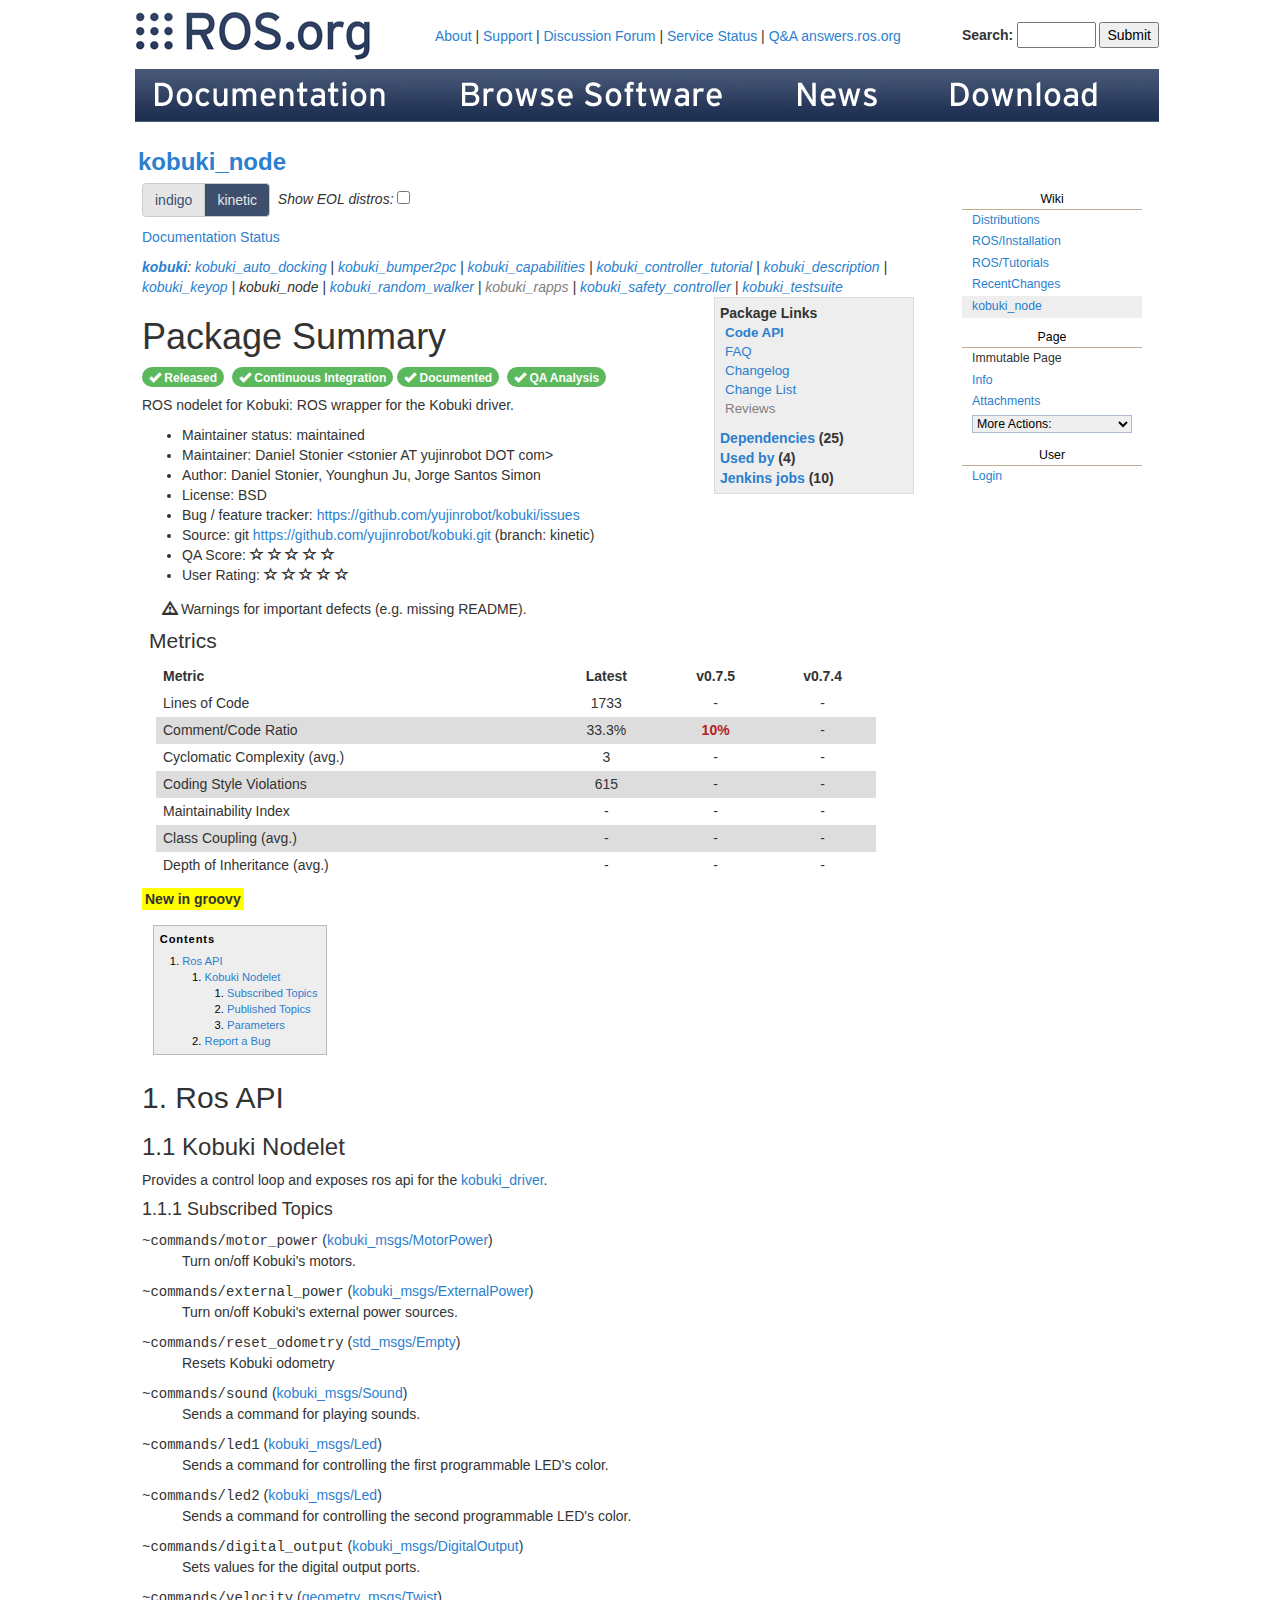
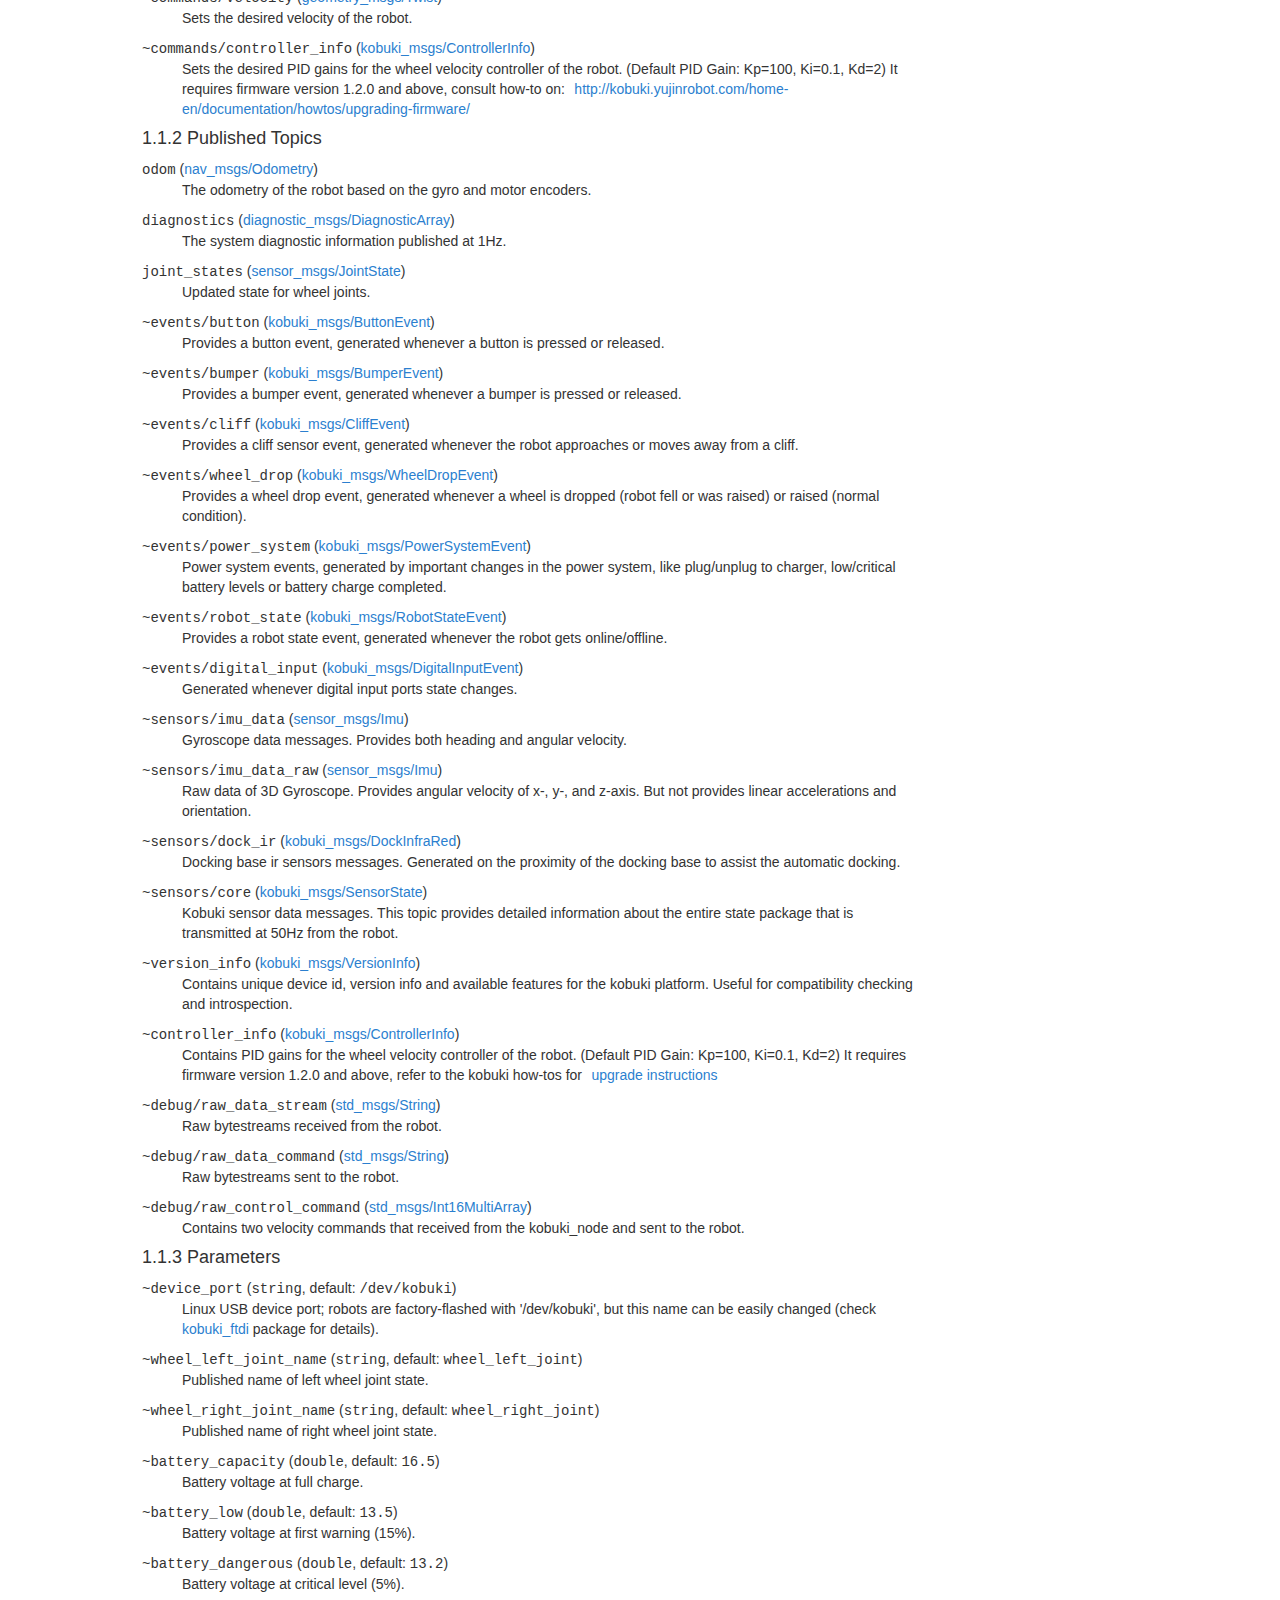
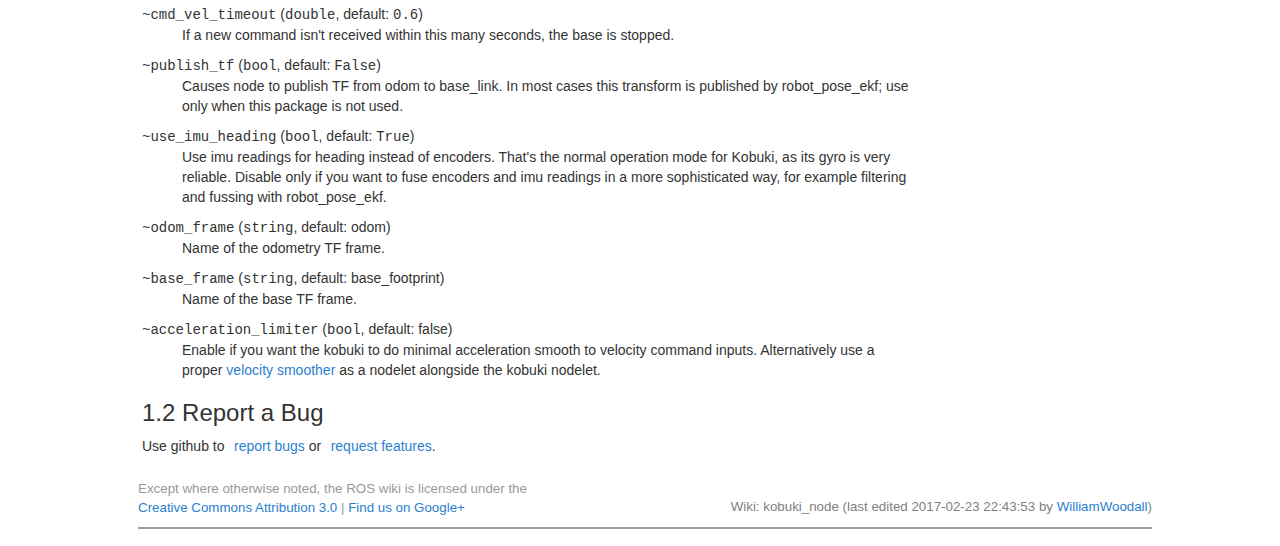
==== commit f4da32b3: "implemented feedback changes on QA panel" ====
--- a/index.html
+++ b/index.html
@@ -15,7 +15,6 @@
   <script type="text/javascript" src="files/jquery.js"></script>
   <script type="text/javascript" src="files/seesaw.js"></script>
   <script type="text/javascript" src="files/rosversion.js"></script>
-  <script type="text/javascript" src="files/rosqa.js"></script>
 
   <!--<script type="text/javascript">
   var _gaq = _gaq || [];
@@ -346,37 +345,35 @@
                       </div>
 
                       <div class="dropdown" style="display: inline-block; margin-bottom: 8px; margin-right: 4px;">
-                          <button id="groovyqa" class="badge" style="background-color: #5cb85c; border: none;" title="Show Quality Assurance details." onclick="ROSQA.showDetails(this);">
-                            <span class="glyphicon glyphicon-ok" style="color: white;"></span> QA Analysis
-                          </button>
-                      </div>
-
-                      <div id="groovyqa-panel" class="dropdown qa-panel">
-                        <p class="qa-header">Summary</p>
-                        <table class="qa-summary-table">
-                          <tbody>
-                            <tr>
-                              <td>Overall Score</td>
-                              <td class="qa-overall-score">
-                                <span class="glyphicon glyphicon-star-empty"></span>
-                                <span class="glyphicon glyphicon-star-empty"></span>
-                                <span class="glyphicon glyphicon-star-empty"></span>
-                                <span class="glyphicon glyphicon-star-empty"></span>
-                                <span class="glyphicon glyphicon-star-empty"></span>
-                              </td>
-                            </tr>
-                            <tr>
-                              <td>User Rating</td>
-                              <td class="qa-user-rating">
-                                <span class="glyphicon glyphicon-star-empty"></span>
-                                <span class="glyphicon glyphicon-star-empty"></span>
-                                <span class="glyphicon glyphicon-star-empty"></span>
-                                <span class="glyphicon glyphicon-star-empty"></span>
-                                <span class="glyphicon glyphicon-star-empty"></span>
-                              </td>
-                            </tr>
-                          </tbody>
-                        </table>
+                          <span class="badge" style="background-color: #5cb85c;"><span class="glyphicon glyphicon-ok" style="color: white;"></span> QA Analysis </span>
+                      </div>
+
+                      <div class="pkg-top-summary">
+                        <p id="package-info">ROS nodelet for Kobuki: ROS wrapper for the Kobuki driver.</p>
+                        <p id="package-info-1"></p>
+                        <ul>
+                          <li>Maintainer status: developed</li>
+                          <li>Maintainer: Daniel Stonier &lt;stonier AT yujinrobot DOT com&gt;</li>
+                          <li>Author: Daniel Stonier &lt;stonier AT yujinrobot DOT com&gt;, Younghun Ju &lt;younghoon.ju AT yujinrobot DOT com&gt;, Jorge Santos Simon &lt;jorge AT yujinrobot DOT com&gt;</li>
+                          <li>License: BSD</li>
+                          <li>Source: git <a href="https://github.com/yujinrobot/kobuki">https://github.com/yujinrobot/kobuki.git</a> (branch: groovy-devel)</li>
+                          <li>QA Score:
+                                <span class="glyphicon glyphicon-star-empty"></span>
+                                <span class="glyphicon glyphicon-star-empty"></span>
+                                <span class="glyphicon glyphicon-star-empty"></span>
+                                <span class="glyphicon glyphicon-star-empty"></span>
+                                <span class="glyphicon glyphicon-star-empty"></span>
+                          </li>
+                          <li>User Rating:
+                                <span class="glyphicon glyphicon-star-empty"></span>
+                                <span class="glyphicon glyphicon-star-empty"></span>
+                                <span class="glyphicon glyphicon-star-empty"></span>
+                                <span class="glyphicon glyphicon-star-empty"></span>
+                                <span class="glyphicon glyphicon-star-empty"></span>
+                          </li>
+                        </ul>
+                      </div>
+                      <div id="groovyqa-panel" class="qa-panel">
                         <ul class="qa-warnings" style="display:block;">
                           <li><span class="glyphicon glyphicon-warning-sign"></span> Warnings for important defects (e.g. missing README).</li>
                         </ul>
@@ -385,67 +382,57 @@
                           <thead>
                             <tr>
                               <th>Metric</th>
-                              <th>Value</th>
-                              <th>Min.</th>
-                              <th>Max.</th>
+                              <th><span title="v0.2.4">Latest</span></th>
+                              <th>v0.2.3</th>
+                              <th>v0.2.2</th>
                             </tr>
                           </thead>
                           <tbody>
                             <tr>
                               <td>Lines of Code</td>
-                              <td data-metric="loc"></td>
-                              <td>0</td>
+                              <td data-metric="loc">-</td>
+                              <td>-</td>
                               <td>-</td>
                             </tr>
                             <tr>
                               <td>Comment/Code Ratio</td>
-                              <td data-metric="comment_ratio"></td>
-                              <td>20%</td>
+                              <td data-metric="comment_ratio">-</td>
+                              <td>-</td>
                               <td>-</td>
                             </tr>
                             <tr>
                               <td>Cyclomatic Complexity (avg.)</td>
-                              <td data-metric="cyclomatic_complexity"></td>
-                              <td>1</td>
-                              <td>15</td>
+                              <td data-metric="cyclomatic_complexity">-</td>
+                              <td>-</td>
+                              <td>-</td>
                             </tr>
                             <tr>
                               <td>Coding Style Violations</td>
-                              <td data-metric="coding_violations"></td>
-                              <td>0</td>
+                              <td data-metric="coding_violations">-</td>
+                              <td>-</td>
                               <td>-</td>
                             </tr>
                             <tr>
                               <td>Maintainability Index</td>
-                              <td data-metric="maintainability_index"></td>
-                              <td>1</td>
-                              <td>100</td>
+                              <td data-metric="maintainability_index">-</td>
+                              <td>-</td>
+                              <td>-</td>
                             </tr>
                             <tr>
                               <td>Class Coupling (avg.)</td>
-                              <td data-metric="class_coupling"></td>
-                              <td>0</td>
-                              <td>5</td>
+                              <td data-metric="class_coupling">-</td>
+                              <td>-</td>
+                              <td>-</td>
                             </tr>
                             <tr>
                               <td>Depth of Inheritance (avg.)</td>
-                              <td data-metric="depth_inheritance"></td>
-                              <td>0</td>
-                              <td>5</td>
+                              <td data-metric="depth_inheritance">-</td>
+                              <td>-</td>
+                              <td>-</td>
                             </tr>
                           </tbody>
                         </table>
                       </div>
-
-                      <p id="package-info">ROS nodelet for Kobuki: ROS wrapper for the Kobuki driver.</p>
-                      <p id="package-info-1"></p>
-                      <ul>
-                          <li>Maintainer status: developed</li>
-                          <li>Maintainer: Daniel Stonier &lt;stonier AT yujinrobot DOT com&gt;</li>
-                          <li>Author: Daniel Stonier &lt;stonier AT yujinrobot DOT com&gt;, Younghun Ju &lt;younghoon.ju AT yujinrobot DOT com&gt;, Jorge Santos Simon &lt;jorge AT yujinrobot DOT com&gt;</li>
-                          <li>License: BSD</li>
-                          <li>Source: git <a href="https://github.com/yujinrobot/kobuki">https://github.com/yujinrobot/kobuki.git</a> (branch: groovy-devel)</li>
-                      </ul>
                   </div>
                   <div class="version hydro" style="display: none;"><em><strong><a href="http://wiki.ros.org/kobuki?distro=hydro">kobuki</a></strong>: <a href="http://wiki.ros.org/kobuki_auto_docking?distro=hydro">kobuki_auto_docking</a> | <a href="http://wiki.ros.org/kobuki_bumper2pc?distro=hydro">kobuki_bumper2pc</a> | <a href="http://wiki.ros.org/kobuki_controller_tutorial?distro=hydro">kobuki_controller_tutorial</a> | <a href="http://wiki.ros.org/kobuki_description?distro=hydro">kobuki_description</a> | <a href="http://wiki.ros.org/kobuki_keyop?distro=hydro">kobuki_keyop</a> | kobuki_node | <a href="http://wiki.ros.org/kobuki_random_walker?distro=hydro">kobuki_random_walker</a> | <a href="http://wiki.ros.org/kobuki_safety_controller?distro=hydro">kobuki_safety_controller</a> | <a href="http://wiki.ros.org/kobuki_testsuite?distro=hydro">kobuki_testsuite</a></em>
                       <br>
@@ -521,32 +508,33 @@
                           </button>
                       </div>
 
-                      <div id="hydroqa-panel" class="dropdown qa-panel">
-                        <p class="qa-header">Summary</p>
-                        <table class="qa-summary-table">
-                          <tbody>
-                            <tr>
-                              <td>Overall Score</td>
-                              <td class="qa-overall-score">
-                                <span class="glyphicon glyphicon-star-empty"></span>
-                                <span class="glyphicon glyphicon-star-empty"></span>
-                                <span class="glyphicon glyphicon-star-empty"></span>
-                                <span class="glyphicon glyphicon-star-empty"></span>
-                                <span class="glyphicon glyphicon-star-empty"></span>
-                              </td>
-                            </tr>
-                            <tr>
-                              <td>User Rating</td>
-                              <td class="qa-user-rating">
-                                <span class="glyphicon glyphicon-star-empty"></span>
-                                <span class="glyphicon glyphicon-star-empty"></span>
-                                <span class="glyphicon glyphicon-star-empty"></span>
-                                <span class="glyphicon glyphicon-star-empty"></span>
-                                <span class="glyphicon glyphicon-star-empty"></span>
-                              </td>
-                            </tr>
-                          </tbody>
-                        </table>
+                      <div class="pkg-top-summary">
+                        <p id="package-info-2">ROS nodelet for Kobuki: ROS wrapper for the Kobuki driver.</p>
+                        <p id="package-info-3"></p>
+                        <ul>
+                          <li>Maintainer status: developed</li>
+                          <li>Maintainer: Daniel Stonier &lt;stonier AT yujinrobot DOT com&gt;</li>
+                          <li>Author: Daniel Stonier &lt;stonier AT yujinrobot DOT com&gt;, Younghun Ju &lt;yhju AT yujinrobot DOT com&gt;, Jorge Santos Simon &lt;jorge AT yujinrobot DOT com&gt;</li>
+                          <li>License: BSD</li>
+                          <li>Bug / feature tracker: <a href="https://github.com/yujinrobot/kobuki/issues">https://github.com/yujinrobot/kobuki/issues</a></li>
+                          <li>Source: git <a href="https://github.com/yujinrobot/kobuki">https://github.com/yujinrobot/kobuki.git</a> (branch: hydro)</li>
+                          <li>QA Score:
+                                <span class="glyphicon glyphicon-star-empty"></span>
+                                <span class="glyphicon glyphicon-star-empty"></span>
+                                <span class="glyphicon glyphicon-star-empty"></span>
+                                <span class="glyphicon glyphicon-star-empty"></span>
+                                <span class="glyphicon glyphicon-star-empty"></span>
+                          </li>
+                          <li>User Rating:
+                                <span class="glyphicon glyphicon-star-empty"></span>
+                                <span class="glyphicon glyphicon-star-empty"></span>
+                                <span class="glyphicon glyphicon-star-empty"></span>
+                                <span class="glyphicon glyphicon-star-empty"></span>
+                                <span class="glyphicon glyphicon-star-empty"></span>
+                          </li>
+                        </ul>
+                      </div>
+                      <div id="hydroqa-panel" class="qa-panel">
                         <ul class="qa-warnings" style="display:block;">
                           <li><span class="glyphicon glyphicon-warning-sign"></span> Warnings for important defects (e.g. missing README).</li>
                         </ul>
@@ -555,68 +543,57 @@
                           <thead>
                             <tr>
                               <th>Metric</th>
-                              <th>Value</th>
-                              <th>Min.</th>
-                              <th>Max.</th>
+                              <th><span title="v0.6.8">Latest</span></th>
+                              <th>v0.6.7</th>
+                              <th>v0.6.6</th>
                             </tr>
                           </thead>
                           <tbody>
                             <tr>
                               <td>Lines of Code</td>
-                              <td data-metric="loc"></td>
-                              <td>0</td>
+                              <td data-metric="loc">-</td>
+                              <td>-</td>
                               <td>-</td>
                             </tr>
                             <tr>
                               <td>Comment/Code Ratio</td>
-                              <td data-metric="comment_ratio"></td>
-                              <td>20%</td>
+                              <td data-metric="comment_ratio">-</td>
+                              <td>-</td>
                               <td>-</td>
                             </tr>
                             <tr>
                               <td>Cyclomatic Complexity (avg.)</td>
-                              <td data-metric="cyclomatic_complexity"></td>
-                              <td>1</td>
-                              <td>15</td>
+                              <td data-metric="cyclomatic_complexity">-</td>
+                              <td>-</td>
+                              <td>-</td>
                             </tr>
                             <tr>
                               <td>Coding Style Violations</td>
-                              <td data-metric="coding_violations"></td>
-                              <td>0</td>
+                              <td data-metric="coding_violations">-</td>
+                              <td>-</td>
                               <td>-</td>
                             </tr>
                             <tr>
                               <td>Maintainability Index</td>
-                              <td data-metric="maintainability_index"></td>
-                              <td>1</td>
-                              <td>100</td>
+                              <td data-metric="maintainability_index">-</td>
+                              <td>-</td>
+                              <td>-</td>
                             </tr>
                             <tr>
                               <td>Class Coupling (avg.)</td>
-                              <td data-metric="class_coupling"></td>
-                              <td>0</td>
-                              <td>5</td>
+                              <td data-metric="class_coupling">-</td>
+                              <td>-</td>
+                              <td>-</td>
                             </tr>
                             <tr>
                               <td>Depth of Inheritance (avg.)</td>
-                              <td data-metric="depth_inheritance"></td>
-                              <td>0</td>
-                              <td>5</td>
+                              <td data-metric="depth_inheritance">-</td>
+                              <td>-</td>
+                              <td>-</td>
                             </tr>
                           </tbody>
                         </table>
                       </div>
-
-                      <p id="package-info-2">ROS nodelet for Kobuki: ROS wrapper for the Kobuki driver.</p>
-                      <p id="package-info-3"></p>
-                      <ul>
-                          <li>Maintainer status: developed</li>
-                          <li>Maintainer: Daniel Stonier &lt;stonier AT yujinrobot DOT com&gt;</li>
-                          <li>Author: Daniel Stonier &lt;stonier AT yujinrobot DOT com&gt;, Younghun Ju &lt;yhju AT yujinrobot DOT com&gt;, Jorge Santos Simon &lt;jorge AT yujinrobot DOT com&gt;</li>
-                          <li>License: BSD</li>
-                          <li>Bug / feature tracker: <a href="https://github.com/yujinrobot/kobuki/issues">https://github.com/yujinrobot/kobuki/issues</a></li>
-                          <li>Source: git <a href="https://github.com/yujinrobot/kobuki">https://github.com/yujinrobot/kobuki.git</a> (branch: hydro)</li>
-                      </ul>
                   </div>
                   <div class="version indigo" style="display: none;"><em><strong><a href="http://wiki.ros.org/kobuki?distro=indigo">kobuki</a></strong>: <a href="http://wiki.ros.org/kobuki_auto_docking?distro=indigo">kobuki_auto_docking</a> | <a href="http://wiki.ros.org/kobuki_bumper2pc?distro=indigo">kobuki_bumper2pc</a> | <a href="http://wiki.ros.org/kobuki_capabilities?distro=indigo">kobuki_capabilities</a> | <a href="http://wiki.ros.org/kobuki_controller_tutorial?distro=indigo">kobuki_controller_tutorial</a> | <a href="http://wiki.ros.org/kobuki_description?distro=indigo">kobuki_description</a> | <a href="http://wiki.ros.org/kobuki_keyop?distro=indigo">kobuki_keyop</a> | kobuki_node | <a href="http://wiki.ros.org/kobuki_random_walker?distro=indigo">kobuki_random_walker</a> | <a class="nonexistent" href="http://wiki.ros.org/kobuki_rapps?distro=indigo">kobuki_rapps</a> | <a href="http://wiki.ros.org/kobuki_safety_controller?distro=indigo">kobuki_safety_controller</a> | <a href="http://wiki.ros.org/kobuki_testsuite?distro=indigo">kobuki_testsuite</a></em>
                       <br>
@@ -707,37 +684,36 @@
                       </div>
 
                       <div class="dropdown" style="display: inline-block; margin-bottom: 8px; margin-right: 4px;">
-                          <button id="indigoqa" class="badge" style="background-color: #5cb85c; border: none;" title="Show Quality Assurance details." onclick="ROSQA.showDetails(this);">
-                            <span class="glyphicon glyphicon-ok" style="color: white;"></span> QA Analysis
-                          </button>
-                      </div>
-
-                      <div id="indigoqa-panel" class="dropdown qa-panel">
-                        <p class="qa-header">Summary</p>
-                        <table class="qa-summary-table">
-                          <tbody>
-                            <tr>
-                              <td>Overall Score</td>
-                              <td class="qa-overall-score">
-                                <span class="glyphicon glyphicon-star-empty"></span>
-                                <span class="glyphicon glyphicon-star-empty"></span>
-                                <span class="glyphicon glyphicon-star-empty"></span>
-                                <span class="glyphicon glyphicon-star-empty"></span>
-                                <span class="glyphicon glyphicon-star-empty"></span>
-                              </td>
-                            </tr>
-                            <tr>
-                              <td>User Rating</td>
-                              <td class="qa-user-rating">
-                                <span class="glyphicon glyphicon-star-empty"></span>
-                                <span class="glyphicon glyphicon-star-empty"></span>
-                                <span class="glyphicon glyphicon-star-empty"></span>
-                                <span class="glyphicon glyphicon-star-empty"></span>
-                                <span class="glyphicon glyphicon-star-empty"></span>
-                              </td>
-                            </tr>
-                          </tbody>
-                        </table>
+                          <span class="badge" style="background-color: #5cb85c;"><span class="glyphicon glyphicon-ok" style="color: white;"></span> QA Analysis </span>
+                      </div>
+
+                      <div class="pkg-top-summary">
+                        <p id="package-info-4">ROS nodelet for Kobuki: ROS wrapper for the Kobuki driver.</p>
+                        <p id="package-info-5"></p>
+                        <ul>
+                          <li>Maintainer status: developed</li>
+                          <li>Maintainer: Daniel Stonier &lt;stonier AT yujinrobot DOT com&gt;</li>
+                          <li>Author: Daniel Stonier, Younghun Ju, Jorge Santos Simon</li>
+                          <li>License: BSD</li>
+                          <li>Bug / feature tracker: <a href="https://github.com/yujinrobot/kobuki/issues">https://github.com/yujinrobot/kobuki/issues</a></li>
+                          <li>Source: git <a href="https://github.com/yujinrobot/kobuki">https://github.com/yujinrobot/kobuki.git</a> (branch: indigo)</li>
+                          <li>QA Score:
+                              <span class="glyphicon glyphicon-star-empty"></span>
+                              <span class="glyphicon glyphicon-star-empty"></span>
+                              <span class="glyphicon glyphicon-star-empty"></span>
+                              <span class="glyphicon glyphicon-star-empty"></span>
+                              <span class="glyphicon glyphicon-star-empty"></span>
+                          </li>
+                          <li>User Rating:
+                              <span class="glyphicon glyphicon-star-empty"></span>
+                              <span class="glyphicon glyphicon-star-empty"></span>
+                              <span class="glyphicon glyphicon-star-empty"></span>
+                              <span class="glyphicon glyphicon-star-empty"></span>
+                              <span class="glyphicon glyphicon-star-empty"></span>
+                          </li>
+                        </ul>
+                      </div>
+                      <div id="indigoqa-panel" class="qa-panel">
                         <ul class="qa-warnings" style="display:block;">
                           <li><span class="glyphicon glyphicon-warning-sign"></span> Warnings for important defects (e.g. missing README).</li>
                         </ul>
@@ -746,68 +722,57 @@
                           <thead>
                             <tr>
                               <th>Metric</th>
-                              <th>Value</th>
-                              <th>Min.</th>
-                              <th>Max.</th>
+                              <th><span title="v0.7.6">Latest</span></th>
+                              <th>v0.7.5</th>
+                              <th>v0.7.4</th>
                             </tr>
                           </thead>
                           <tbody>
                             <tr>
                               <td>Lines of Code</td>
-                              <td data-metric="loc"></td>
-                              <td>0</td>
+                              <td data-metric="loc">-</td>
+                              <td>-</td>
                               <td>-</td>
                             </tr>
                             <tr>
                               <td>Comment/Code Ratio</td>
-                              <td data-metric="comment_ratio"></td>
-                              <td>20%</td>
+                              <td data-metric="comment_ratio">-</td>
+                              <td>-</td>
                               <td>-</td>
                             </tr>
                             <tr>
                               <td>Cyclomatic Complexity (avg.)</td>
-                              <td data-metric="cyclomatic_complexity"></td>
-                              <td>1</td>
-                              <td>15</td>
+                              <td data-metric="cyclomatic_complexity">-</td>
+                              <td>-</td>
+                              <td>-</td>
                             </tr>
                             <tr>
                               <td>Coding Style Violations</td>
-                              <td data-metric="coding_violations"></td>
-                              <td>0</td>
+                              <td data-metric="coding_violations">-</td>
+                              <td>-</td>
                               <td>-</td>
                             </tr>
                             <tr>
                               <td>Maintainability Index</td>
-                              <td data-metric="maintainability_index"></td>
-                              <td>1</td>
-                              <td>100</td>
+                              <td data-metric="maintainability_index">-</td>
+                              <td>-</td>
+                              <td>-</td>
                             </tr>
                             <tr>
                               <td>Class Coupling (avg.)</td>
-                              <td data-metric="class_coupling"></td>
-                              <td>0</td>
-                              <td>5</td>
+                              <td data-metric="class_coupling">-</td>
+                              <td>-</td>
+                              <td>-</td>
                             </tr>
                             <tr>
                               <td>Depth of Inheritance (avg.)</td>
-                              <td data-metric="depth_inheritance"></td>
-                              <td>0</td>
-                              <td>5</td>
+                              <td data-metric="depth_inheritance">-</td>
+                              <td>-</td>
+                              <td>-</td>
                             </tr>
                           </tbody>
                         </table>
                       </div>
-
-                      <p id="package-info-4">ROS nodelet for Kobuki: ROS wrapper for the Kobuki driver.</p>
-                      <p id="package-info-5"></p>
-                      <ul>
-                          <li>Maintainer status: developed</li>
-                          <li>Maintainer: Daniel Stonier &lt;stonier AT yujinrobot DOT com&gt;</li>
-                          <li>Author: Daniel Stonier, Younghun Ju, Jorge Santos Simon</li>
-                          <li>License: BSD</li>
-                          <li>Bug / feature tracker: <a href="https://github.com/yujinrobot/kobuki/issues">https://github.com/yujinrobot/kobuki/issues</a></li>
-                          <li>Source: git <a href="https://github.com/yujinrobot/kobuki">https://github.com/yujinrobot/kobuki.git</a> (branch: indigo)</li>
-                      </ul>
                   </div>
                   <div class="version kinetic" style="display: block;"><em><strong><a href="http://wiki.ros.org/kobuki?distro=kinetic">kobuki</a></strong>: <a href="http://wiki.ros.org/kobuki_auto_docking?distro=kinetic">kobuki_auto_docking</a> | <a href="http://wiki.ros.org/kobuki_bumper2pc?distro=kinetic">kobuki_bumper2pc</a> | <a href="http://wiki.ros.org/kobuki_capabilities?distro=kinetic">kobuki_capabilities</a> | <a href="http://wiki.ros.org/kobuki_controller_tutorial?distro=kinetic">kobuki_controller_tutorial</a> | <a href="http://wiki.ros.org/kobuki_description?distro=kinetic">kobuki_description</a> | <a href="http://wiki.ros.org/kobuki_keyop?distro=kinetic">kobuki_keyop</a> | kobuki_node | <a href="http://wiki.ros.org/kobuki_random_walker?distro=kinetic">kobuki_random_walker</a> | <a class="nonexistent" href="http://wiki.ros.org/kobuki_rapps?distro=kinetic">kobuki_rapps</a> | <a href="http://wiki.ros.org/kobuki_safety_controller?distro=kinetic">kobuki_safety_controller</a> | <a href="http://wiki.ros.org/kobuki_testsuite?distro=kinetic">kobuki_testsuite</a></em>
                       <br>
@@ -937,7 +902,7 @@
                           <thead>
                             <tr>
                               <th>Metric</th>
-                              <th>v0.7.6</th>
+                              <th><span title="v0.7.6">Latest</span></th>
                               <th>v0.7.5</th>
                               <th>v0.7.4</th>
                             </tr>
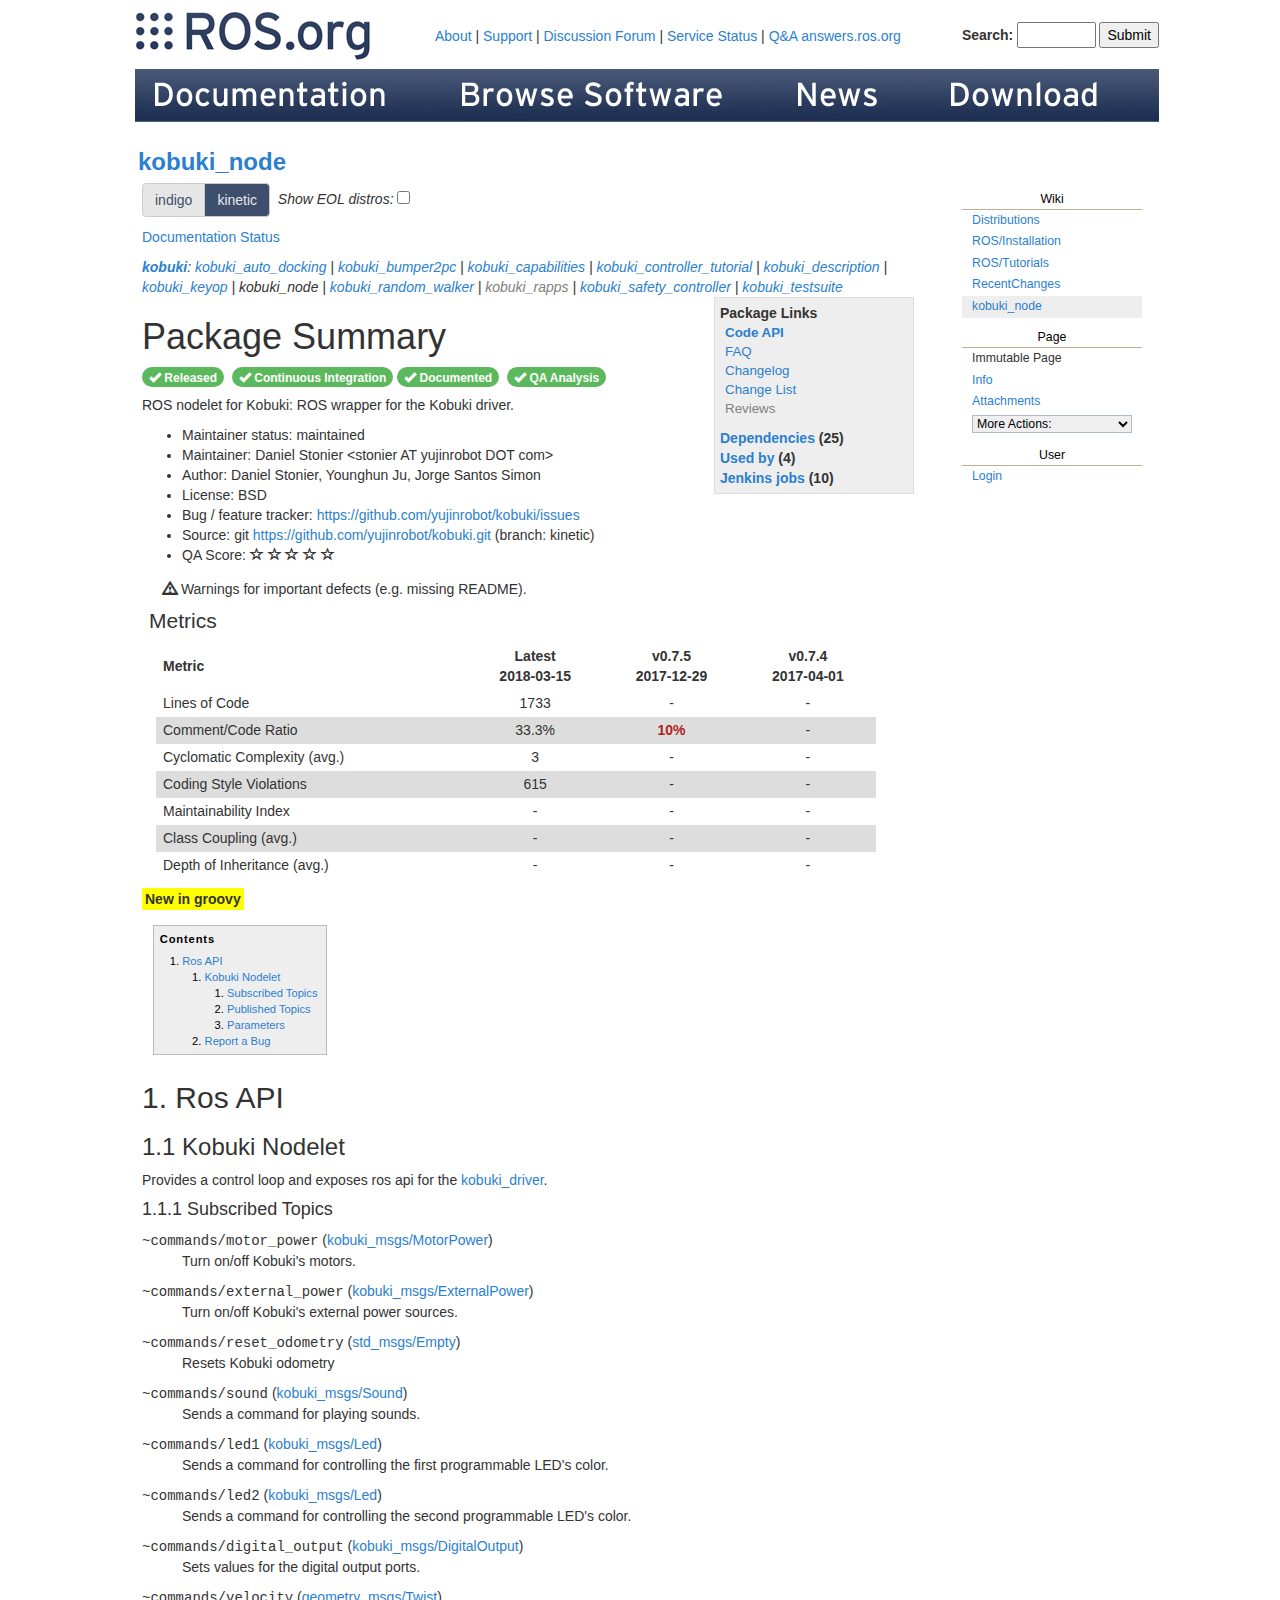
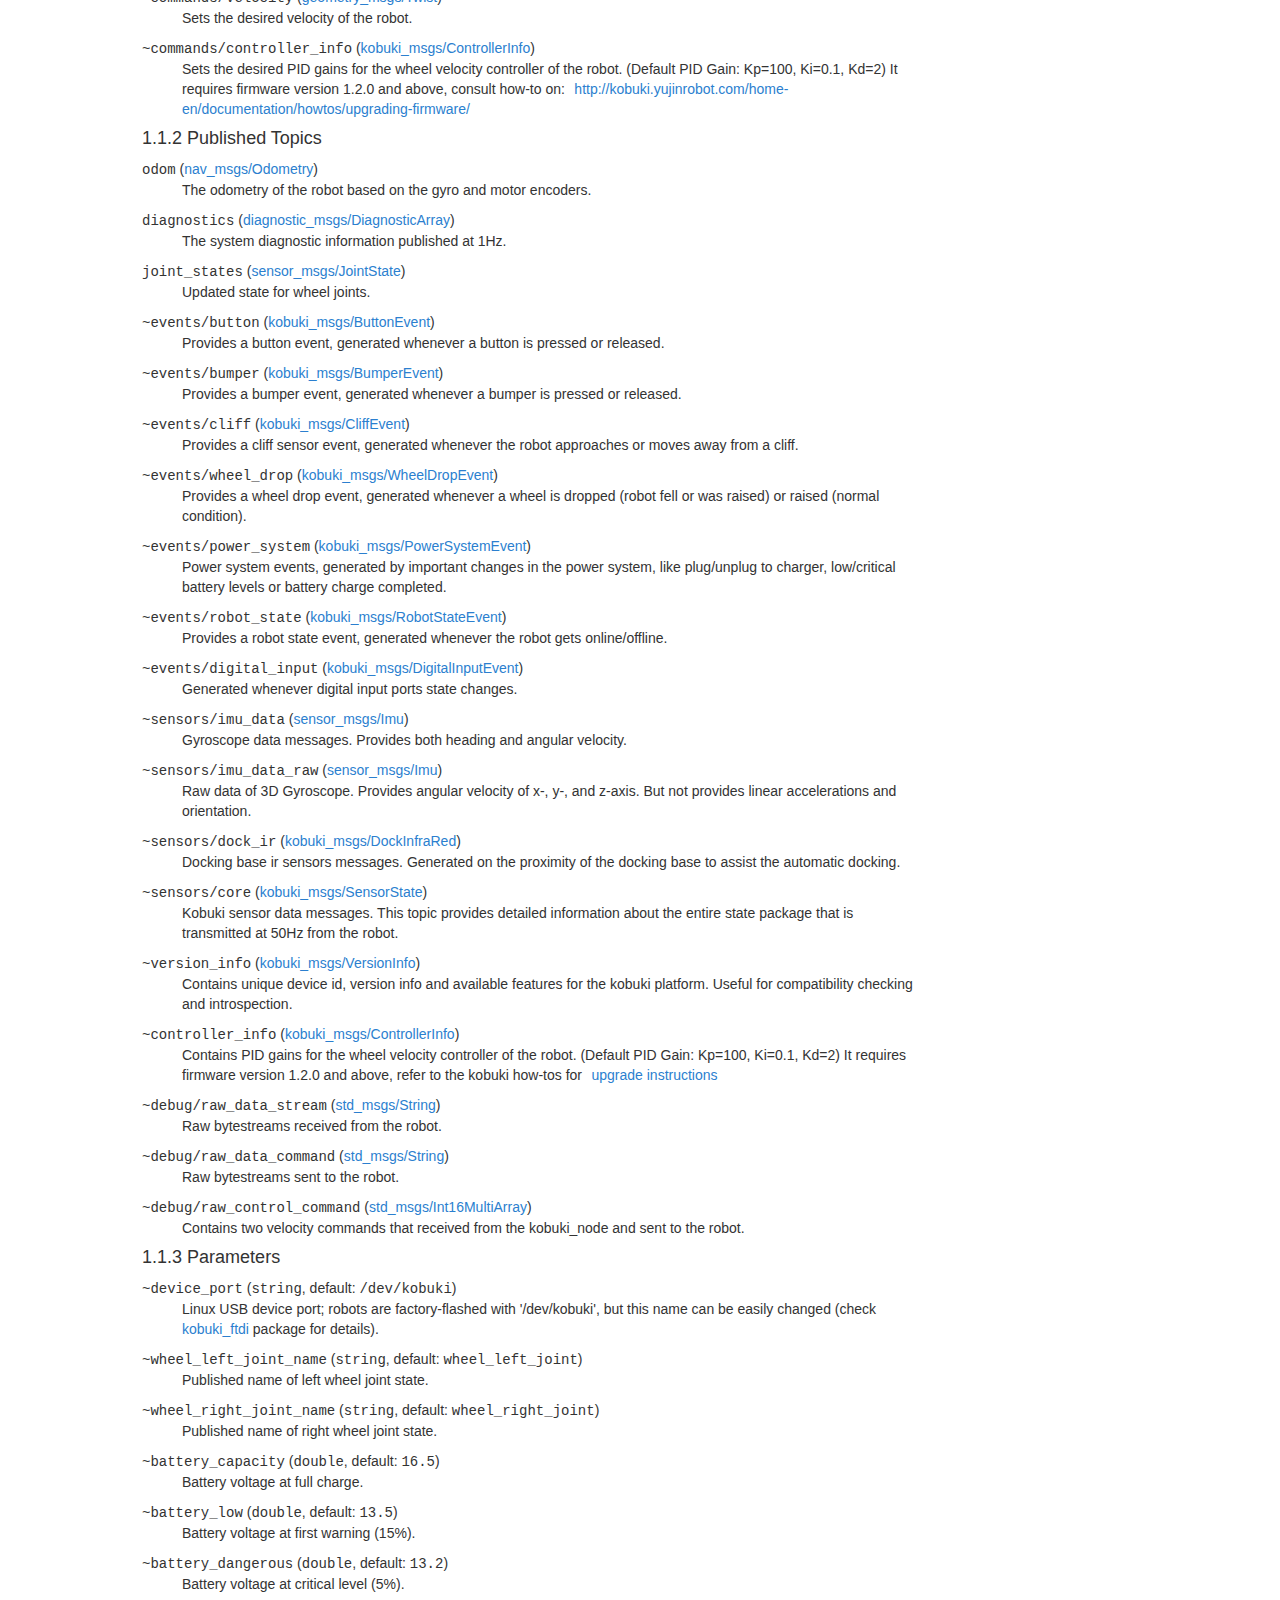
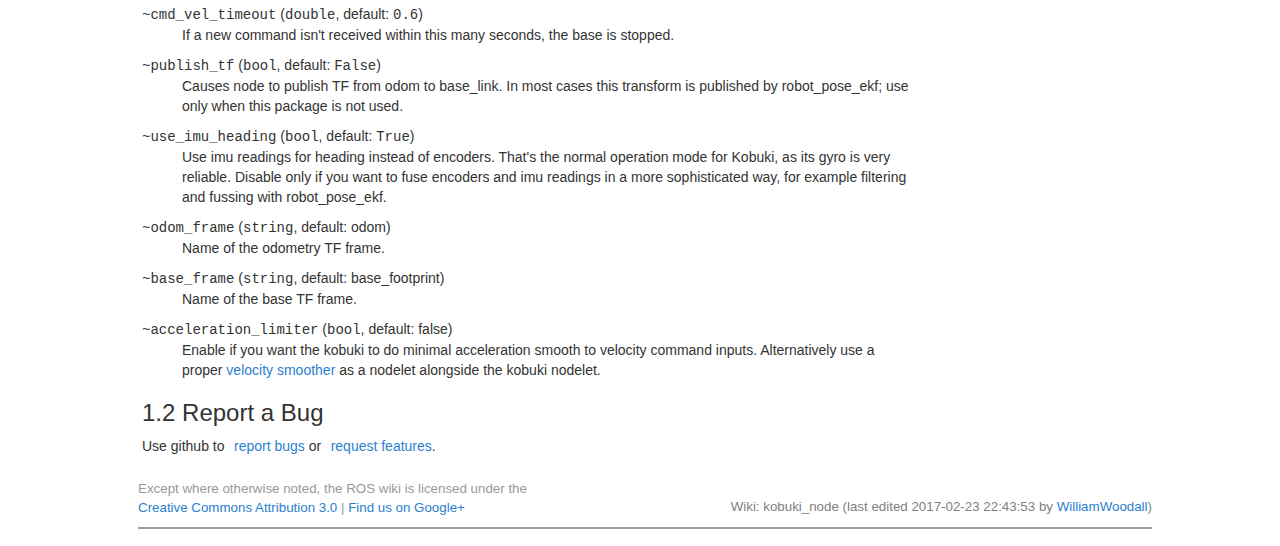
==== commit 3d6c734b: "removed user rating and added release dates" ====
--- a/index.html
+++ b/index.html
@@ -364,13 +364,6 @@
                                 <span class="glyphicon glyphicon-star-empty"></span>
                                 <span class="glyphicon glyphicon-star-empty"></span>
                           </li>
-                          <li>User Rating:
-                                <span class="glyphicon glyphicon-star-empty"></span>
-                                <span class="glyphicon glyphicon-star-empty"></span>
-                                <span class="glyphicon glyphicon-star-empty"></span>
-                                <span class="glyphicon glyphicon-star-empty"></span>
-                                <span class="glyphicon glyphicon-star-empty"></span>
-                          </li>
                         </ul>
                       </div>
                       <div id="groovyqa-panel" class="qa-panel">
@@ -382,9 +375,9 @@
                           <thead>
                             <tr>
                               <th>Metric</th>
-                              <th><span title="v0.2.4">Latest</span></th>
-                              <th>v0.2.3</th>
-                              <th>v0.2.2</th>
+                              <th><span title="v0.2.4">Latest</span><br/>2013-01-21</th>
+                              <th>v0.2.3<br/>2013-01-16</th>
+                              <th>v0.2.2<br/>2013-01-02</th>
                             </tr>
                           </thead>
                           <tbody>
@@ -525,13 +518,6 @@
                                 <span class="glyphicon glyphicon-star-empty"></span>
                                 <span class="glyphicon glyphicon-star-empty"></span>
                           </li>
-                          <li>User Rating:
-                                <span class="glyphicon glyphicon-star-empty"></span>
-                                <span class="glyphicon glyphicon-star-empty"></span>
-                                <span class="glyphicon glyphicon-star-empty"></span>
-                                <span class="glyphicon glyphicon-star-empty"></span>
-                                <span class="glyphicon glyphicon-star-empty"></span>
-                          </li>
                         </ul>
                       </div>
                       <div id="hydroqa-panel" class="qa-panel">
@@ -543,9 +529,9 @@
                           <thead>
                             <tr>
                               <th>Metric</th>
-                              <th><span title="v0.6.8">Latest</span></th>
-                              <th>v0.6.7</th>
-                              <th>v0.6.6</th>
+                              <th><span title="v0.6.8">Latest</span><br/>2016-11-09</th>
+                              <th>v0.6.7<br/>2016-08-13</th>
+                              <th>v0.6.6<br/>2015-05-27</th>
                             </tr>
                           </thead>
                           <tbody>
@@ -704,13 +690,6 @@
                               <span class="glyphicon glyphicon-star-empty"></span>
                               <span class="glyphicon glyphicon-star-empty"></span>
                           </li>
-                          <li>User Rating:
-                              <span class="glyphicon glyphicon-star-empty"></span>
-                              <span class="glyphicon glyphicon-star-empty"></span>
-                              <span class="glyphicon glyphicon-star-empty"></span>
-                              <span class="glyphicon glyphicon-star-empty"></span>
-                              <span class="glyphicon glyphicon-star-empty"></span>
-                          </li>
                         </ul>
                       </div>
                       <div id="indigoqa-panel" class="qa-panel">
@@ -722,9 +701,9 @@
                           <thead>
                             <tr>
                               <th>Metric</th>
-                              <th><span title="v0.7.6">Latest</span></th>
-                              <th>v0.7.5</th>
-                              <th>v0.7.4</th>
+                              <th><span title="v0.7.6">Latest</span><br/>2018-03-15</th>
+                              <th>v0.7.5<br/>2017-12-29</th>
+                              <th>v0.7.4<br/>2017-04-01</th>
                             </tr>
                           </thead>
                           <tbody>
@@ -884,13 +863,6 @@
                               <span class="glyphicon glyphicon-star-empty"></span>
                               <span class="glyphicon glyphicon-star-empty"></span>
                           </li>
-                          <li>User Rating:
-                              <span class="glyphicon glyphicon-star-empty"></span>
-                              <span class="glyphicon glyphicon-star-empty"></span>
-                              <span class="glyphicon glyphicon-star-empty"></span>
-                              <span class="glyphicon glyphicon-star-empty"></span>
-                              <span class="glyphicon glyphicon-star-empty"></span>
-                          </li>
                         </ul>
                     </div>
                     <div id="kineticqa-panel" class="qa-panel">
@@ -902,9 +874,9 @@
                           <thead>
                             <tr>
                               <th>Metric</th>
-                              <th><span title="v0.7.6">Latest</span></th>
-                              <th>v0.7.5</th>
-                              <th>v0.7.4</th>
+                              <th><span title="v0.7.6">Latest</span><br/>2018-03-15</th>
+                              <th>v0.7.5<br/>2017-12-29</th>
+                              <th>v0.7.4<br/>2017-04-01</th>
                             </tr>
                           </thead>
                           <tbody>
